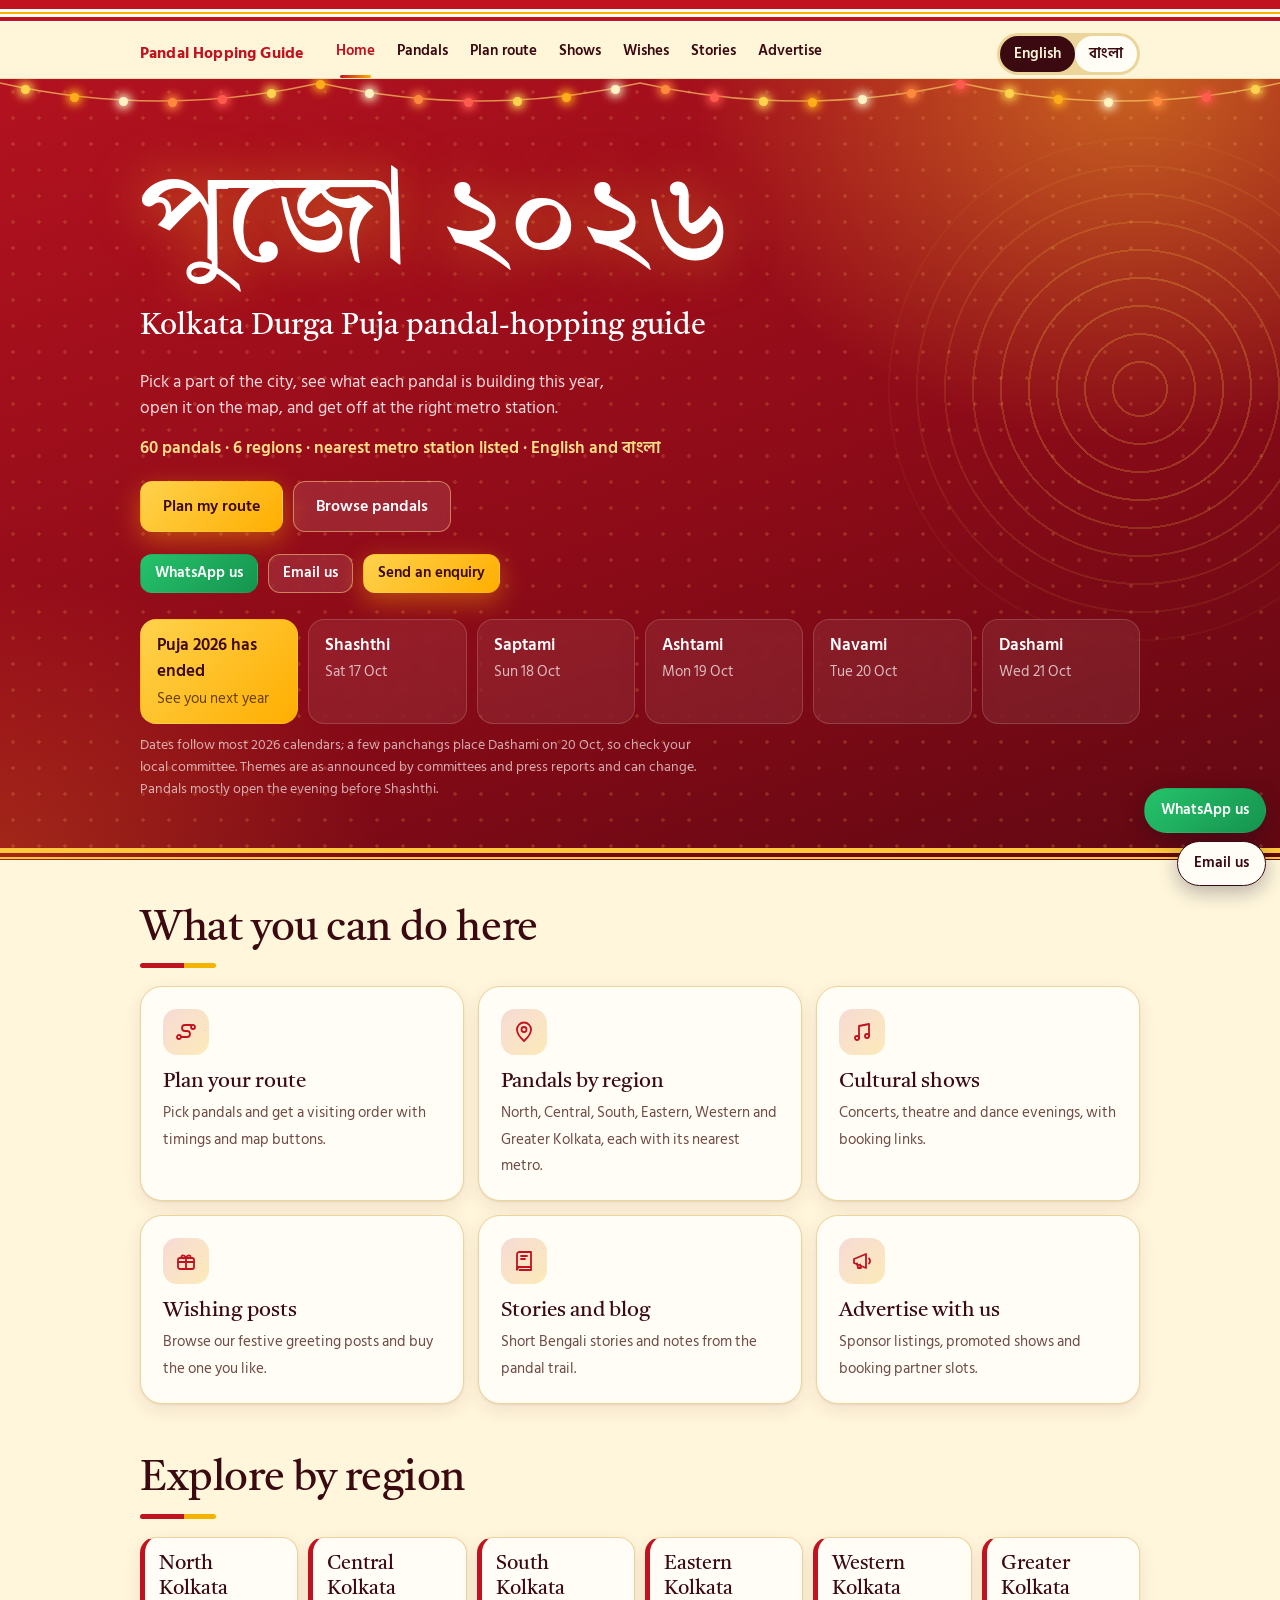
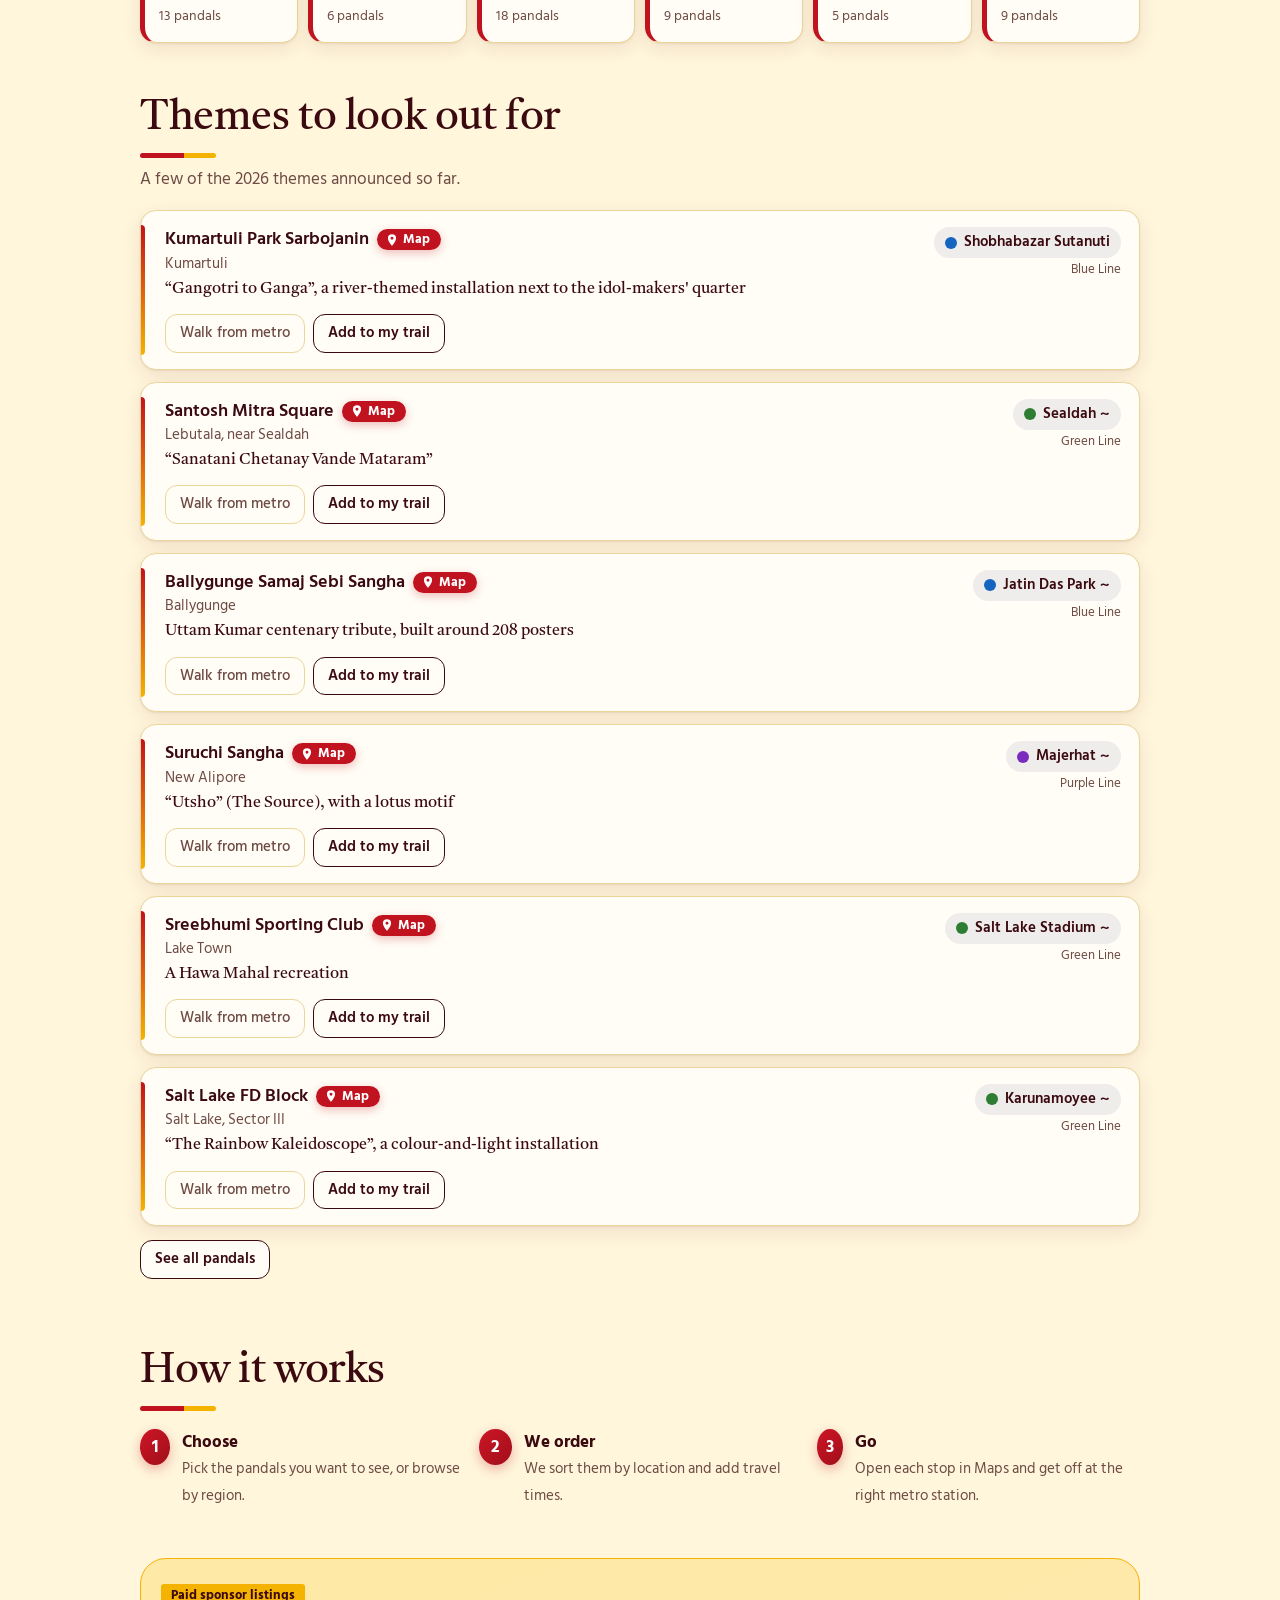
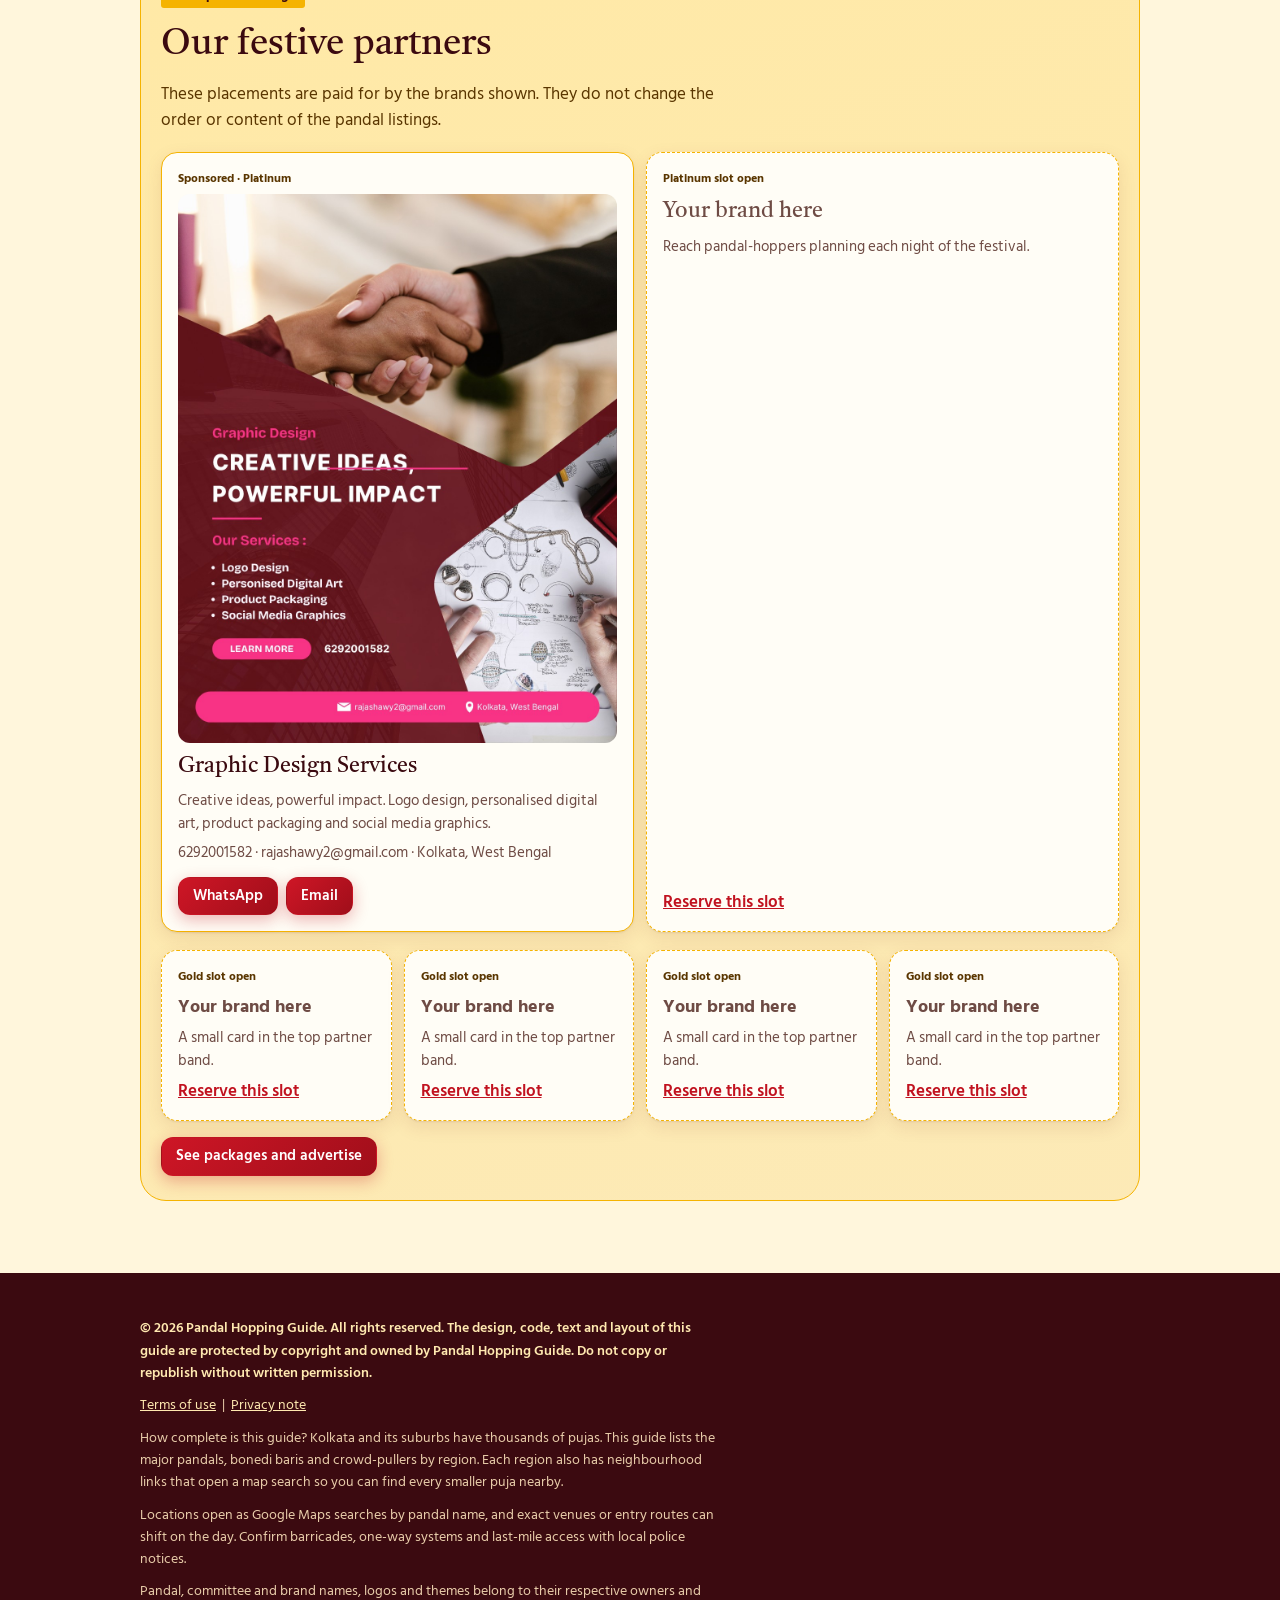
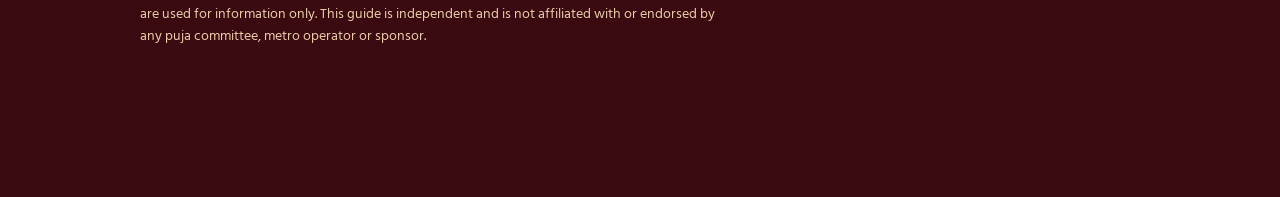
==== index.html @ 884e2839 "new update" ====
<!DOCTYPE html>
<html lang="en">
<head>
<meta charset="utf-8">
<meta name="viewport" content="width=device-width, initial-scale=1, viewport-fit=cover">
<title>Kolkata Durga Puja 2026 Pandal-Hopping Guide</title>
<link rel="preconnect" href="https://fonts.googleapis.com">
<link rel="preconnect" href="https://fonts.gstatic.com" crossorigin>
<link href="https://fonts.googleapis.com/css2?family=Hind+Siliguri:wght@400;500;600;700&family=Tiro+Bangla:ital@0;1&display=swap" rel="stylesheet">
<style>
:root{
  --paper:#F8F8FB; --surface:#FFFFFF; --ink:#1A1B3A; --ink-soft:#55587A; --line:#DCDDEA;
  --lal:#C4122F; --lal-ink:#FFFFFF; --gold:#F5A300; --gold-soft:#FFF4D6; --gold-ink:#5B3C00;
  --blue:#1565C0; --green:#2E7D32; --purple:#7B2CBF; --none:#7A7D99;
  --serif:"Tiro Bangla","Noto Serif Bengali",Georgia,"Times New Roman",serif;
  --sans:"Hind Siliguri","Noto Sans Bengali",system-ui,-apple-system,"Segoe UI",Roboto,sans-serif;
  box-sizing:border-box; padding-top:env(safe-area-inset-top,0px); padding-bottom:env(safe-area-inset-bottom,0px);
}
@media (prefers-color-scheme:dark){
  :root:not([data-theme="light"]){
    --paper:#10112A; --surface:#191A3A; --ink:#F0EFF8; --ink-soft:#A9ABCB; --line:#2E3057;
    --lal:#FF5470; --lal-ink:#1A0008; --gold:#FFBE3D; --gold-soft:#2C2410; --gold-ink:#FFE2A3;
    --blue:#6FB0FF; --green:#6FD07A; --purple:#C58CFF; --none:#9A9DC0;
  }
}
:root[data-theme="dark"]{
  --paper:#10112A; --surface:#191A3A; --ink:#F0EFF8; --ink-soft:#A9ABCB; --line:#2E3057;
  --lal:#FF5470; --lal-ink:#1A0008; --gold:#FFBE3D; --gold-soft:#2C2410; --gold-ink:#FFE2A3;
  --blue:#6FB0FF; --green:#6FD07A; --purple:#C58CFF; --none:#9A9DC0;
}
*,*::before,*::after{box-sizing:inherit}
[hidden]{display:none!important}
html{height:100%;scroll-padding-top:calc(var(--hdr,60px) + 130px);scroll-behavior:smooth}
body{margin:0;min-height:100%;background:var(--paper);color:var(--ink);font-family:var(--sans);font-size:17px;line-height:1.55;-webkit-text-size-adjust:100%}
html[lang="bn"] body{line-height:1.75}
a{color:inherit}
:focus-visible{outline:3px solid var(--lal);outline-offset:2px;border-radius:4px}
@media (prefers-reduced-motion:reduce){html{scroll-behavior:auto}*{transition:none!important;animation:none!important}}

/* lal-par: the red border of the white Ashtami saree */
.par{height:22px;background:
  linear-gradient(var(--lal),var(--lal)) 0 0/100% 12px no-repeat,
  linear-gradient(var(--lal),var(--lal)) 0 18px/100% 3px no-repeat,
  var(--surface)}
.wrap{max-width:1040px;margin:0 auto;padding:0 20px}

/* hero */
.hero{padding:44px 20px 28px}
.hero h1{font-family:var(--serif);font-weight:400;font-size:clamp(3.2rem,12vw,6.6rem);line-height:1.05;margin:0;letter-spacing:-.01em}
.hero .sub{font-family:var(--serif);font-size:clamp(1.25rem,3.6vw,1.9rem);margin:10px 0 0;color:var(--ink)}
.hero .lede{max-width:56ch;margin:18px 0 0;color:var(--ink-soft);font-size:1.05rem}
.jump{display:flex;flex-wrap:wrap;gap:10px;margin-top:20px}
.jump a{font-weight:600;text-decoration:none;border-bottom:2px solid var(--lal);padding-bottom:1px}
.when{margin-top:26px;display:flex;flex-wrap:wrap;gap:0;border:1px solid var(--line);border-left:6px solid var(--lal);background:var(--surface);border-radius:4px}
.when>div{flex:1 1 120px;padding:12px 16px;border-right:1px solid var(--line)}
.when>div:last-child{border-right:0}
.when b{display:block;font-weight:600}
.when span{color:var(--ink-soft);font-size:.92rem}
.when .now{background:var(--lal);color:var(--lal-ink)}
.when .now span{color:inherit;opacity:.92}
.note{font-size:.88rem;color:var(--ink-soft);margin:10px 0 0;max-width:70ch}

/* toolbar */
.bar{position:sticky;top:calc(env(safe-area-inset-top,0px) + var(--hdr,60px));z-index:20;background:var(--paper);border-bottom:1px solid var(--line);padding:10px 0}
.bar .row{display:flex;flex-wrap:wrap;gap:10px;align-items:center}
.search{flex:1 1 220px;min-width:0;font:inherit;font-size:1rem;padding:10px 14px;border:1px solid var(--line);border-radius:6px;background:var(--surface);color:var(--ink)}
.sel{font:inherit;font-size:.95rem;padding:10px 12px;border:1px solid var(--line);border-radius:6px;background:var(--surface);color:var(--ink);max-width:100%}
.lang{display:inline-flex;border:1px solid var(--ink);border-radius:6px;overflow:hidden}
.lang button{font:inherit;font-size:.92rem;font-weight:600;padding:8px 12px;border:0;background:var(--surface);color:var(--ink);cursor:pointer}
.lang button[aria-pressed="true"]{background:var(--ink);color:var(--paper)}
.chips{display:flex;gap:8px;overflow-x:auto;padding:10px 0 2px;scrollbar-width:thin}
.chip{flex:0 0 auto;font:inherit;font-size:.95rem;font-weight:500;padding:7px 14px;border-radius:999px;border:1px solid var(--line);background:var(--surface);color:var(--ink);cursor:pointer}
.chip[aria-pressed="true"]{background:var(--ink);color:var(--paper);border-color:var(--ink)}
.chip small{opacity:.7;margin-left:4px}

/* regions */
.region{padding:38px 0 6px}
.region h2,.sec h2{font-family:var(--serif);font-weight:400;font-size:clamp(1.9rem,5vw,2.6rem);line-height:1.15;margin:0}
.region .desc{margin:8px 0 0;color:var(--ink-soft);max-width:62ch}
.hoods{display:flex;flex-wrap:wrap;gap:8px;margin:14px 0 4px}
.hoods a{font-size:.88rem;text-decoration:none;border:1px dashed var(--line);padding:4px 10px;border-radius:999px;color:var(--ink-soft)}
.hoods a:hover{border-color:var(--lal);color:var(--lal)}
.list{margin:16px 0 0;padding:0;list-style:none;border-top:1px solid var(--line)}
.item{display:grid;grid-template-columns:1fr auto;gap:6px 18px;padding:16px 0 16px 16px;border-bottom:1px solid var(--line);border-left:4px solid var(--lal)}
.item h3{margin:0;font-size:1.12rem;font-weight:600;line-height:1.35}
.meta{color:var(--ink-soft);font-size:.93rem}
.theme{margin-top:2px;font-family:var(--serif);font-size:1.02rem}
.theme.tbc{color:var(--ink-soft);font-family:var(--sans);font-size:.9rem;font-style:italic}
.tag{display:inline-block;font-size:.75rem;font-weight:600;padding:1px 8px;border-radius:999px;border:1px solid var(--line);color:var(--ink-soft);margin-left:6px;vertical-align:middle}
.tag.sp{background:var(--gold);color:#2A1B00;border-color:var(--gold)}
.metro{display:flex;flex-direction:column;align-items:flex-end;gap:2px;font-size:.92rem;text-align:right}
.mline{display:inline-flex;align-items:center;gap:7px;font-weight:600}
.dot{width:12px;height:12px;border-radius:50%;background:var(--none);flex:0 0 12px}
.dot.B{background:var(--blue)}.dot.G{background:var(--green)}.dot.P{background:var(--purple)}
.metro small{color:var(--ink-soft);font-size:.8rem}
.acts{grid-column:1/-1;display:flex;flex-wrap:wrap;gap:8px;margin-top:6px}
.btn{font:inherit;font-size:.92rem;font-weight:600;text-decoration:none;padding:7px 14px;border-radius:6px;border:1px solid var(--ink);background:var(--surface);color:var(--ink);cursor:pointer;display:inline-flex;align-items:center;gap:6px}
.btn.map{background:var(--lal);border-color:var(--lal);color:var(--lal-ink)}
.btn.add[aria-pressed="true"]{background:var(--ink);color:var(--paper)}
.btn.ghost{border-color:var(--line);font-weight:500;color:var(--ink-soft)}
.empty{padding:26px 16px;border:1px dashed var(--line);margin-top:16px;border-radius:6px;color:var(--ink-soft)}

/* shows */
.sec{padding:46px 0 6px}
.sec .desc{margin:8px 0 0;color:var(--ink-soft);max-width:64ch}
.disc{margin:14px 0 0;padding:10px 14px;border-left:4px solid var(--gold);background:var(--gold-soft);color:var(--gold-ink);font-size:.92rem;max-width:72ch}
.moments{margin:18px 0 0;padding:0;list-style:none;display:grid;grid-template-columns:repeat(auto-fit,minmax(210px,1fr));gap:0;border:1px solid var(--line);border-radius:4px;background:var(--surface)}
.moments li{padding:12px 14px;border-right:1px solid var(--line);border-bottom:1px solid var(--line)}
.moments b{display:block;font-family:var(--serif);font-weight:400;font-size:1.05rem}
.moments span{color:var(--ink-soft);font-size:.9rem}
.sfilters{display:flex;flex-wrap:wrap;gap:10px;align-items:center;margin-top:20px}
.shows{margin:16px 0 0;padding:0;list-style:none;border-top:1px solid var(--line)}
.show{display:grid;grid-template-columns:96px 1fr auto;gap:6px 18px;padding:16px 0;border-bottom:1px solid var(--line)}
.show .when2{border-left:4px solid var(--lal);padding-left:12px;line-height:1.3}
.show .when2 b{display:block;font-weight:700}
.show .when2 span{color:var(--ink-soft);font-size:.88rem}
.show h3{margin:0;font-size:1.12rem;font-weight:600;line-height:1.35}
.show.promo{background:var(--gold-soft);padding-left:12px;padding-right:12px;border-left:4px solid var(--gold)}
.show.openslot{border-style:dashed;color:var(--ink-soft)}
.price{font-weight:600}
.show .right{display:flex;flex-direction:column;gap:8px;align-items:flex-end;text-align:right}
.partners{display:grid;grid-template-columns:repeat(auto-fit,minmax(230px,1fr));gap:12px;margin-top:22px}

/* sponsors */
.sponsor-band{margin:44px 0 0;border:2px solid var(--gold);background:var(--gold-soft);border-radius:6px;padding:22px 20px 24px}
.sponsor-band h2{font-family:var(--serif);font-weight:400;font-size:clamp(1.7rem,4.6vw,2.3rem);margin:0}
.paid{display:inline-block;background:var(--gold);color:#2A1B00;font-weight:700;font-size:.8rem;padding:2px 10px;border-radius:3px;margin-bottom:8px}
.sponsor-band p{margin:8px 0 0;max-width:64ch;color:var(--gold-ink)}
.slots{display:grid;gap:12px;margin-top:18px}
.slots.plat{grid-template-columns:repeat(auto-fit,minmax(260px,1fr))}
.slots.gold{grid-template-columns:repeat(auto-fit,minmax(200px,1fr))}
.slot{background:var(--surface);border:1px solid var(--gold);border-radius:6px;padding:16px;display:flex;flex-direction:column;gap:6px;min-height:120px}
.slot.open{border-style:dashed;color:var(--ink-soft)}
.slot .tier{font-size:.78rem;font-weight:700;color:var(--gold-ink)}
.slot h3{margin:0;font-size:1.1rem}
.slot.plat h3{font-family:var(--serif);font-weight:400;font-size:1.4rem}
.slot p{margin:0;color:var(--ink-soft);font-size:.93rem}
.simg{display:block;width:100%;aspect-ratio:4/5;border:0;padding:0;cursor:zoom-in;border-radius:4px;overflow:hidden;background:var(--paper)}
.simg img{width:100%;height:100%;object-fit:cover;display:block}
.sbtns{margin-top:auto;display:flex;gap:8px;flex-wrap:wrap;padding-top:6px}
.slot a.go,.slot .go{margin-top:auto;font-weight:600;color:var(--lal)}
.linkbtn{font:inherit;background:none;border:0;padding:0;text-align:left;cursor:pointer;text-decoration:underline}
dialog.enq{border:2px solid var(--ink);border-radius:8px;padding:0;max-width:560px;width:calc(100% - 28px);background:var(--surface);color:var(--ink);max-height:calc(100% - 28px);overflow:auto}
dialog.enq::backdrop{background:rgba(10,10,30,.6)}
.enq form{padding:20px}
.enq h2{font-family:var(--serif);font-weight:400;font-size:1.6rem;margin:0 0 4px;line-height:1.2}
.enq .fld{display:flex;flex-direction:column;gap:4px;margin-top:12px}
.enq label{font-weight:600;font-size:.92rem}
.enq input,.enq select,.enq textarea{font:inherit;font-size:1rem;padding:9px 12px;border:1px solid var(--line);border-radius:6px;background:var(--paper);color:var(--ink);width:100%}
.enq textarea{min-height:90px;resize:vertical}
.enq .row2{display:grid;grid-template-columns:1fr 1fr;gap:10px}
.enq .acts2{display:flex;flex-wrap:wrap;gap:8px;margin-top:16px}
.enq .err{color:var(--lal);font-weight:600;font-size:.92rem;min-height:1.2em;margin-top:10px}
.enq .fallback{margin-top:12px;font-size:.88rem;color:var(--ink-soft)}
.enq .x{position:absolute;right:12px;top:10px;font:inherit;font-size:1.4rem;line-height:1;background:none;border:0;color:var(--ink);cursor:pointer;padding:6px 10px}
@media (max-width:520px){.enq .row2{grid-template-columns:1fr}}
.site-hdr{position:sticky;top:env(safe-area-inset-top,0px);z-index:35;background:var(--paper);border-bottom:1px solid var(--line)}
.hdr-in{display:flex;flex-wrap:wrap;align-items:center;gap:4px 14px;padding-top:8px;padding-bottom:0}
.brand{display:flex;align-items:baseline;gap:10px;text-decoration:none;flex:1 1 auto;min-width:0}
.brand-bn{font-family:var(--serif);font-size:1.5rem;line-height:1.2}
.brand-name{font-weight:700;font-size:.98rem;color:var(--lal)}
.tabs{order:3;width:100%;display:flex;gap:2px;overflow-x:auto;scrollbar-width:none}
.tabs::-webkit-scrollbar{display:none}
.tabs a{flex:0 0 auto;text-decoration:none;font-weight:600;padding:9px 12px;border-bottom:3px solid transparent;font-size:.96rem}
.tabs a[aria-current="page"]{border-bottom-color:var(--lal);color:var(--lal)}
@media (max-width:620px){.brand-bn{display:none}.brand-name{font-size:1.02rem}}
@media (min-width:900px){.hdr-in{flex-wrap:nowrap;padding-bottom:0}.brand{flex:0 0 auto}.tabs{order:2;width:auto;flex:1;margin-left:14px}.lang{order:3}}
.stats{margin:14px 0 0;font-weight:600}
.cta-row{display:flex;flex-wrap:wrap;gap:10px;margin-top:20px}
.btn.big{padding:12px 22px;font-size:1.02rem}
.feats{display:grid;grid-template-columns:repeat(auto-fit,minmax(220px,1fr));border-left:1px solid var(--line);border-top:1px solid var(--line);margin-top:18px;background:var(--surface);border-radius:4px}
.feat{display:block;padding:18px;border-right:1px solid var(--line);border-bottom:1px solid var(--line);border-top:5px solid var(--lal);margin-top:-1px;text-decoration:none}
.feat b{display:block;font-family:var(--serif);font-weight:400;font-size:1.3rem;margin-bottom:4px;line-height:1.25}
.feat span{color:var(--ink-soft);font-size:.93rem}
.feat:hover{background:var(--paper)}
.rtiles{display:grid;grid-template-columns:repeat(auto-fit,minmax(170px,1fr));gap:10px;margin-top:18px}
.rtile{font:inherit;text-align:left;cursor:pointer;border:1px solid var(--line);border-left:5px solid var(--lal);background:var(--surface);color:var(--ink);padding:14px;border-radius:4px}
.rtile b{display:block;font-family:var(--serif);font-weight:400;font-size:1.25rem;line-height:1.25}
.rtile span{color:var(--ink-soft);font-size:.9rem}
.rtile:hover{background:var(--paper)}
.hiw{margin:18px 0 0;padding:0;list-style:none;display:grid;grid-template-columns:repeat(auto-fit,minmax(220px,1fr));gap:16px}
.hiw li{display:flex;gap:12px;align-items:flex-start}
.hiw b{display:block}
.hiw span.t{color:var(--ink-soft);font-size:.93rem}
.wgrid{display:grid;grid-template-columns:repeat(auto-fill,minmax(220px,1fr));gap:16px;margin-top:18px}
.wcard{display:flex;flex-direction:column;background:var(--surface);border:1px solid var(--line);border-top:5px solid var(--lal);border-radius:4px;overflow:hidden}
.wcard.promo{border-color:var(--gold);border-top-color:var(--gold);background:var(--gold-soft)}
.wcard.openslot{border-style:dashed;border-top-style:dashed;color:var(--ink-soft)}
.wimg{aspect-ratio:1/1;background:var(--paper);overflow:hidden}
.wimg-btn{display:block;width:100%;border:0;padding:0;cursor:zoom-in}
.wbuy .btn{white-space:nowrap}
#imgview{max-width:620px}
#imgview img{width:100%;height:auto;display:block;border-radius:4px;margin-top:6px}
.wimg img{width:100%;height:100%;object-fit:cover;display:block}
.poster{width:100%;height:100%;display:flex;flex-direction:column;align-items:center;justify-content:center;gap:10px;text-align:center;padding:22px;color:#fff;background:linear-gradient(160deg,#C4122F,#6B0A1B);box-shadow:inset 0 0 0 7px rgba(255,255,255,.88),inset 0 0 0 10px #C4122F}
.poster .pg{font-family:var(--serif);font-size:clamp(1.7rem,6vw,2.3rem);line-height:1.2}
.poster .pt{font-size:.85rem;opacity:.92;max-width:16ch}
.wbody{padding:12px 14px 14px;display:flex;flex-direction:column;gap:4px;flex:1}
.wbody h3{margin:0;font-size:1.05rem;line-height:1.35}
.wbuy{display:flex;justify-content:space-between;align-items:center;gap:10px;margin-top:auto;padding-top:10px}
.mapbtn{display:inline-flex;align-items:center;gap:4px;font-size:.8rem;font-weight:700;text-decoration:none;color:var(--lal-ink);background:var(--lal);border-radius:999px;padding:2px 11px 2px 8px;margin-left:8px;vertical-align:middle;white-space:nowrap}
.mapbtn svg{width:14px;height:14px;fill:currentColor}
.mapbtn:hover{filter:brightness(1.1)}
.planner{margin-top:8px}
.pl-grid{display:grid;grid-template-columns:repeat(auto-fit,minmax(190px,1fr));gap:12px;margin-top:18px}
.pl-grid .fld{display:flex;flex-direction:column;gap:4px}
.pl-grid label{font-weight:600;font-size:.92rem}
.msel{position:relative}
.msel-btn{width:100%;text-align:left;font-weight:600;cursor:pointer;padding:12px 14px}
.msel-btn::after{content:"▾";float:right}
.msel-panel{position:absolute;z-index:40;left:0;right:0;top:calc(100% + 4px);background:var(--surface);border:2px solid var(--ink);border-radius:8px;padding:10px;box-shadow:0 8px 24px rgba(0,0,0,.25)}
.msel-list{max-height:min(340px,50vh);overflow:auto;margin-top:8px}
.msel-list h4{margin:12px 0 4px;font-size:.78rem;letter-spacing:.04em;color:var(--ink-soft)}
.msel-list label{display:flex;gap:10px;align-items:flex-start;padding:7px 4px;cursor:pointer;font-weight:400;font-size:.95rem}
.msel-list input{margin-top:5px;flex:0 0 auto;width:auto}
.msel-list small{color:var(--ink-soft);display:block}
.msel-foot{display:flex;justify-content:space-between;gap:8px;margin-top:10px}
.pl-chips{display:flex;flex-wrap:wrap;gap:8px;margin-top:14px}
.pchip{display:inline-flex;align-items:center;gap:6px;border:1px solid var(--line);background:var(--surface);border-radius:999px;padding:4px 5px 4px 12px;font-size:.9rem}
.pchip button{border:0;background:var(--line);color:var(--ink);border-radius:50%;width:22px;height:22px;cursor:pointer;line-height:1;font-size:1rem}
.pl-sum{margin-top:18px;padding:12px 14px;border-left:6px solid var(--lal);background:var(--surface);border-radius:4px;font-weight:600}
.pl-empty{margin-top:18px;padding:18px;border:1px dashed var(--line);border-radius:6px;color:var(--ink-soft)}
.route{list-style:none;margin:12px 0 0;padding:0}
.route .leg{margin:0 0 0 17px;padding:8px 0 8px 22px;border-left:3px dotted var(--lal);color:var(--ink-soft);font-size:.88rem}
.route .stop{display:grid;grid-template-columns:36px 1fr auto;gap:12px;align-items:start;padding:10px 0}
.route .stop h3{margin:0;font-size:1.08rem;font-weight:600;line-height:1.4}
.num{width:36px;height:36px;border-radius:50%;background:var(--lal);color:var(--lal-ink);display:grid;place-items:center;font-weight:700}
.times{text-align:right;font-weight:700;white-space:nowrap}
.times span{display:block;font-weight:400;color:var(--ink-soft);font-size:.88rem}
@media (max-width:620px){.route .stop{grid-template-columns:36px 1fr}.times{grid-column:2;text-align:left}}
.enq-sec{border:2px solid var(--ink);border-radius:8px;background:var(--surface);margin-top:46px;padding:0}
.contact-row{display:flex;flex-wrap:wrap;gap:10px;margin-top:22px}
.btn.wa{background:#1FA855;border-color:#1FA855;color:#fff}
.fab{position:fixed;right:14px;bottom:calc(14px + env(safe-area-inset-bottom,0px));z-index:25;display:flex;flex-direction:column;gap:8px;align-items:flex-end}
body.has-trail .fab{bottom:calc(84px + env(safe-area-inset-bottom,0px))}
.fab .btn{box-shadow:0 2px 10px rgba(0,0,0,.28);padding:10px 16px}
.rates{margin-top:22px;overflow-x:auto}
.rates table{border-collapse:collapse;width:100%;min-width:520px;background:var(--surface)}
.rates th,.rates td{text-align:left;padding:10px 12px;border-bottom:1px solid var(--line);font-size:.93rem;vertical-align:top}
.rates th{font-weight:700}
.inline-sp{display:grid;grid-template-columns:1fr auto;gap:4px 18px;padding:14px 16px;background:var(--gold-soft);border-bottom:1px solid var(--line);border-left:4px solid var(--gold)}
.inline-sp h3{margin:0;font-size:1.05rem}
.inline-sp p{margin:0;color:var(--gold-ink);font-size:.92rem}

/* tips */
.tips{margin-top:46px}
.tips h2{font-family:var(--serif);font-weight:400;font-size:clamp(1.7rem,4.6vw,2.3rem);margin:0 0 6px;line-height:1.2}
.nights{margin:14px 0 0;padding:0;list-style:none;border-top:1px solid var(--line)}
.nights li{display:grid;grid-template-columns:170px 1fr;gap:4px 18px;padding:12px 0;border-bottom:1px solid var(--line)}
.nights b{font-weight:600}
.legend{display:flex;flex-wrap:wrap;gap:16px;margin:12px 0 0;font-size:.9rem;color:var(--ink-soft);list-style:none;padding:0}
.legend span{display:inline-flex;align-items:center;gap:7px}
footer{margin:56px 0 0;padding:26px 0 120px;border-top:1px solid var(--line);color:var(--ink-soft);font-size:.9rem}
footer p{max-width:72ch;margin:0 0 10px}

/* trail bar */
.trail{position:fixed;left:0;right:0;bottom:0;z-index:30;background:var(--ink);color:var(--paper);padding:10px 20px calc(10px + env(safe-area-inset-bottom,0px));display:none}
.trail.show{display:block}
.trail .in{max-width:1040px;margin:0 auto;display:flex;flex-wrap:wrap;gap:10px;align-items:center;justify-content:space-between}
.trail .btn{background:var(--lal);color:var(--lal-ink);border-color:var(--lal)}
.trail .btn.clear{background:transparent;color:var(--paper);border-color:var(--paper)}
.trail span{font-weight:600}

@media (max-width:620px){
  body{font-size:16px}
  .item{grid-template-columns:1fr}
  .metro{align-items:flex-start;text-align:left;flex-direction:row;flex-wrap:wrap;gap:4px 10px}
  .nights li{grid-template-columns:1fr}
  .when>div{border-right:0;border-bottom:1px solid var(--line)}
  .show{grid-template-columns:1fr}
  .show .right{align-items:flex-start;text-align:left;flex-direction:row;flex-wrap:wrap;align-items:center}
}

/* ===================== MODERN SKIN ===================== */
:root{
  --paper:#F4F3FA; --ink:#16142E; --ink-soft:#585B7A; --line:#E2E1EF;
  --lal:#D4193C; --gold:#FFB627;
  --r-lg:22px; --r-md:16px; --r-sm:11px;
  --sh1:0 1px 2px rgba(22,20,46,.06),0 6px 18px rgba(22,20,46,.07);
  --sh2:0 10px 34px rgba(22,20,46,.16);
  --ease:cubic-bezier(.2,.8,.2,1);
}
@keyframes rise{from{opacity:0;transform:translateY(18px)}to{opacity:1;transform:none}}
@keyframes viewIn{from{opacity:0;transform:translateY(12px)}to{opacity:1;transform:none}}
@keyframes dlgIn{from{opacity:0;transform:translateY(14px) scale(.96)}to{opacity:1;transform:none}}
@keyframes fadeIn{from{opacity:0}to{opacity:1}}
@keyframes twinkle{0%{opacity:.3;transform:scale(.8)}100%{opacity:1;transform:scale(1.15)}}
@keyframes pop{0%{transform:scale(1)}40%{transform:scale(1.14)}100%{transform:scale(1)}}
@keyframes bump{0%{transform:scale(1)}40%{transform:scale(1.08)}100%{transform:scale(1)}}
@keyframes stopIn{from{opacity:0;transform:translateX(-14px)}to{opacity:1;transform:none}}
@keyframes pinHop{0%,100%{transform:translateY(0)}40%{transform:translateY(-3px)}70%{transform:translateY(0)}}

body{background:var(--paper)}
.view.enter{animation:viewIn .34s var(--ease)}

/* header: frosted glass, sliding tab marker */
.site-hdr{background:var(--paper);background:color-mix(in srgb,var(--paper) 78%,transparent);-webkit-backdrop-filter:saturate(1.5) blur(16px);backdrop-filter:saturate(1.5) blur(16px);border-bottom:1px solid color-mix(in srgb,var(--line) 70%,transparent)}
.brand-name{letter-spacing:.01em}
.tabs{position:relative;padding-bottom:7px}
.tabs a{border-bottom:0;border-radius:10px;padding:9px 14px;transition:color .2s,background .2s}
.tabs a:hover{background:color-mix(in srgb,var(--lal) 9%,transparent)}
.tabs a[aria-current="page"]{color:var(--lal)}
.tab-ind{position:absolute;left:0;bottom:0;height:3px;width:20px;border-radius:3px;background:linear-gradient(90deg,var(--lal),var(--gold));transition:transform .4s var(--ease),width .4s var(--ease)}
.lang{border:0;background:var(--line);border-radius:999px;padding:3px;overflow:visible}
.lang button{border-radius:999px;padding:7px 14px;transition:background .25s,color .25s}

/* buttons */
.btn{border-radius:12px;border-width:1.5px;transition:transform .16s var(--ease),box-shadow .2s,background .2s,color .2s,filter .2s}
.btn:hover{transform:translateY(-1px);box-shadow:var(--sh1)}
.btn:active{transform:scale(.96);box-shadow:none}
.btn.map{background:linear-gradient(135deg,var(--lal),#B3102E);border-color:transparent;color:#fff;box-shadow:0 5px 16px color-mix(in srgb,var(--lal) 32%,transparent)}
.btn.wa{background:linear-gradient(135deg,#25C26B,#16944F);border-color:transparent}
.btn.add[aria-pressed="true"]{background:var(--ink);color:var(--paper);border-color:var(--ink)}
.btn.pop,.btn.add.pop{animation:pop .38s var(--ease)}
.chip{transition:background .22s,color .22s,border-color .22s,transform .15s var(--ease);border-color:var(--line)}
.chip:hover{border-color:var(--lal)}
.chip:active{transform:scale(.95)}
.chip[aria-pressed="true"]{box-shadow:0 4px 12px color-mix(in srgb,var(--ink) 25%,transparent)}
input:focus,select:focus,textarea:focus{outline:none;border-color:var(--lal);box-shadow:0 0 0 4px color-mix(in srgb,var(--lal) 18%,transparent)}
.search,.sel{border-radius:12px;transition:border-color .2s,box-shadow .2s}

/* hero: a pandal at night */
.hero-band{position:relative;overflow:hidden;color:#fff;padding:70px 0 40px;
  background:
   radial-gradient(60% 80% at 85% 0%,rgba(255,182,39,.30),transparent 62%),
   radial-gradient(55% 70% at 0% 100%,rgba(212,25,60,.38),transparent 62%),
   linear-gradient(160deg,#14112E,#26103F 68%,#3C0F36)}
.hero-band::after{content:"";position:absolute;left:0;right:0;bottom:0;height:12px;background:linear-gradient(#D4193C,#D4193C) 0 0/100% 6px no-repeat,linear-gradient(#D4193C,#D4193C) 0 9px/100% 2px no-repeat}
.hero-band .hero{position:relative;padding-top:10px;padding-bottom:20px}
.hero-band .hero h1{color:#fff;font-size:clamp(3.8rem,14vw,8rem);text-shadow:0 0 46px rgba(255,182,39,.4)}
.hero-band .sub{color:#fff}
.hero-band .lede{color:rgba(255,255,255,.84)}
.hero-band .stats{color:#FFD98A}
.hero-band .note{color:rgba(255,255,255,.66)}
.hero-band .btn{background:rgba(255,255,255,.1);border:1.5px solid rgba(255,255,255,.35);color:#fff;-webkit-backdrop-filter:blur(6px);backdrop-filter:blur(6px);box-shadow:none}
.hero-band .btn.map{background:linear-gradient(135deg,#FFCB52,#FFA800);border-color:transparent;color:#2A1B00;box-shadow:0 8px 26px rgba(255,170,0,.38)}
.hero-band .btn.wa{background:linear-gradient(135deg,#25C26B,#16944F);border-color:transparent}
.hero-band .when{display:grid;grid-template-columns:repeat(auto-fit,minmax(128px,1fr));gap:10px;border:0;border-radius:0;background:transparent}
.hero-band .when>div{flex:none;border:1px solid rgba(255,255,255,.16);border-radius:16px;background:rgba(255,255,255,.07);-webkit-backdrop-filter:blur(8px);backdrop-filter:blur(8px)}
.hero-band .when span{color:rgba(255,255,255,.7)}
.hero-band .when .now{background:linear-gradient(135deg,#E5214A,#B3102E);border-color:transparent;color:#fff}
.hero-band .when .now span{color:rgba(255,255,255,.92)}
.lights{position:absolute;left:0;right:0;top:0;height:46px;pointer-events:none}
.swag{position:absolute;left:0;top:0;width:100%;height:40px}
.bulb{position:absolute;width:9px;height:9px;margin-left:-4px;border-radius:50%;background:var(--c);box-shadow:0 0 10px 3px var(--c);animation:twinkle 2.6s ease-in-out infinite alternate;animation-delay:var(--d,0s)}
.hero-band.intro .hero>*{animation:rise .85s var(--ease) both}
.hero-band.intro .hero>*:nth-child(1){animation-delay:.05s}
.hero-band.intro .hero>*:nth-child(2){animation-delay:.14s}
.hero-band.intro .hero>*:nth-child(3){animation-delay:.22s}
.hero-band.intro .hero>*:nth-child(4){animation-delay:.30s}
.hero-band.intro .hero>*:nth-child(5){animation-delay:.38s}
.hero-band.intro .hero>*:nth-child(6){animation-delay:.46s}
.hero-band.intro .hero>*:nth-child(7){animation-delay:.54s}
.hero-band.intro .hero>*:nth-child(8){animation-delay:.62s}

/* home tiles */
.sec h2,.region h2{letter-spacing:-.01em}
.feats{border:0;gap:14px;background:transparent;border-radius:0}
.feat{position:relative;overflow:hidden;margin:0;border:1px solid var(--line);border-top:1px solid var(--line);border-radius:var(--r-lg);background:var(--surface);box-shadow:var(--sh1);padding:22px;transition:transform .28s var(--ease),box-shadow .28s,border-color .28s}
.feat:hover{transform:translateY(-4px);box-shadow:var(--sh2);border-color:color-mix(in srgb,var(--lal) 30%,var(--line))}
.feat:active{transform:scale(.98)}
.fico{display:grid;place-items:center;width:46px;height:46px;border-radius:14px;margin-bottom:14px;background:linear-gradient(135deg,color-mix(in srgb,var(--lal) 16%,transparent),color-mix(in srgb,var(--gold) 26%,transparent));color:var(--lal);transition:transform .3s var(--ease)}
.fico svg{width:24px;height:24px;fill:none;stroke:currentColor;stroke-width:1.8;stroke-linecap:round;stroke-linejoin:round}
.feat:hover .fico{transform:rotate(-6deg) scale(1.08)}
.rtile{border-radius:var(--r-md);box-shadow:var(--sh1);transition:transform .25s var(--ease),box-shadow .25s,border-left-width .2s}
.rtile:hover{transform:translateY(-3px);box-shadow:var(--sh2);border-left-width:9px}
.rtile:active{transform:scale(.97)}

/* listings as soft cards */
.list{border-top:0;display:grid;gap:12px;margin-top:18px}
.item{position:relative;border:1px solid var(--line);border-left:1px solid var(--line);border-radius:var(--r-md);background:var(--surface);padding:16px 18px 16px 24px;box-shadow:var(--sh1);transition:transform .25s var(--ease),box-shadow .25s,border-color .25s}
.item::before{content:"";position:absolute;left:0;top:14px;bottom:14px;width:4px;border-radius:0 4px 4px 0;background:linear-gradient(var(--lal),var(--gold))}
.item:hover{transform:translateY(-2px);box-shadow:var(--sh2);border-color:color-mix(in srgb,var(--lal) 30%,var(--line))}
.metro .mline{background:color-mix(in srgb,var(--none) 12%,transparent);padding:4px 11px;border-radius:999px}
.mapbtn{transition:transform .2s var(--ease),filter .2s;box-shadow:0 3px 10px color-mix(in srgb,var(--lal) 28%,transparent)}
.mapbtn:hover svg{animation:pinHop .5s var(--ease)}
.mapbtn:active{transform:scale(.94)}
.hoods a{transition:background .2s,border-color .2s,color .2s}
.hoods a:hover{background:color-mix(in srgb,var(--lal) 8%,transparent)}
.inline-sp{border-radius:var(--r-md)}

/* planner */
.msel-btn{border-radius:14px;box-shadow:var(--sh1);transition:box-shadow .2s,border-color .2s}
.msel-panel{border-radius:var(--r-md);border-width:1.5px;animation:dlgIn .22s var(--ease);transform-origin:top center}
.msel-list label{border-radius:10px;transition:background .15s}
.msel-list label:hover{background:color-mix(in srgb,var(--lal) 7%,transparent)}
.pchip{animation:pop .3s var(--ease)}
.pl-sum{border-radius:var(--r-md);border-left-width:6px;background:linear-gradient(90deg,color-mix(in srgb,var(--lal) 9%,var(--surface)),var(--surface));box-shadow:var(--sh1)}
.route .stop{background:var(--surface);border:1px solid var(--line);border-radius:var(--r-md);padding:12px 14px;box-shadow:var(--sh1)}
.route.anim li{animation:stopIn .45s var(--ease) both;animation-delay:calc(var(--i,0)*70ms)}
.num{background:linear-gradient(135deg,var(--lal),#B3102E);box-shadow:0 4px 12px color-mix(in srgb,var(--lal) 30%,transparent)}
.pl-empty{border-radius:var(--r-md)}

/* shows, wishes, sponsors, forms */
.shows{border-top:0}
.show{border:1px solid var(--line);border-radius:var(--r-md);background:var(--surface);padding:16px 18px;box-shadow:var(--sh1);margin-bottom:12px;transition:transform .25s var(--ease),box-shadow .25s}
.show:hover{transform:translateY(-2px);box-shadow:var(--sh2)}
.show.promo{background:var(--gold-soft)}
.moments,.disc{border-radius:var(--r-md)}
.wcard{border-radius:var(--r-lg);border:1px solid var(--line);border-top:1px solid var(--line);box-shadow:var(--sh1);transition:transform .3s var(--ease),box-shadow .3s}
.wcard:hover{transform:translateY(-4px);box-shadow:var(--sh2)}
.wcard.promo{border-color:var(--gold)}
.wimg img{transition:transform .6s var(--ease)}
.wcard:hover .wimg img{transform:scale(1.05)}
.sponsor-band{border-radius:26px;border:1.5px solid color-mix(in srgb,var(--gold) 70%,transparent);background:linear-gradient(160deg,var(--gold-soft),color-mix(in srgb,var(--gold-soft) 60%,var(--paper)))}
.slot{border-radius:var(--r-md);box-shadow:var(--sh1);transition:transform .25s var(--ease),box-shadow .25s}
.slot:hover{transform:translateY(-3px);box-shadow:var(--sh2)}
.simg{border-radius:12px}
.rates table{border-radius:var(--r-md);overflow:hidden}
.enq-sec{border-radius:26px;border:1px solid var(--line);box-shadow:var(--sh2)}
dialog.enq{border:0;border-radius:var(--r-lg);box-shadow:0 30px 90px rgba(10,8,30,.5)}
dialog.enq[open]{animation:dlgIn .28s var(--ease)}
dialog.enq[open]::backdrop{background:rgba(14,12,36,.58);-webkit-backdrop-filter:blur(4px);backdrop-filter:blur(4px);animation:fadeIn .25s}

/* floating bars, toast */
.trail{display:block;left:12px;right:12px;bottom:calc(12px + env(safe-area-inset-bottom,0px));padding:12px 16px;border-radius:20px;background:var(--ink);box-shadow:var(--sh2);transform:translateY(170%);opacity:0;visibility:hidden;pointer-events:none;transition:transform .5s cubic-bezier(.2,.9,.25,1.1),opacity .3s,visibility 0s linear .5s}
.trail.show{transform:none;opacity:1;visibility:visible;pointer-events:auto;transition-delay:0s}
.trail .btn{background:linear-gradient(135deg,var(--lal),#B3102E);color:#fff}
.trail .btn.clear{background:transparent;color:var(--paper)}
#trail-count.bump{display:inline-block;animation:bump .4s var(--ease)}
.fab{right:14px}
body.has-trail .fab{bottom:calc(92px + env(safe-area-inset-bottom,0px))}
.fab .btn{border-radius:999px;box-shadow:0 6px 20px rgba(14,12,36,.3)}
.toast{position:fixed;left:50%;bottom:calc(22px + env(safe-area-inset-bottom,0px));z-index:60;max-width:calc(100% - 32px);padding:11px 20px;border-radius:999px;background:var(--ink);color:var(--paper);font-weight:600;font-size:.93rem;box-shadow:var(--sh2);opacity:0;transform:translate(-50%,24px);pointer-events:none;transition:transform .4s cubic-bezier(.2,.9,.25,1.2),opacity .25s}
.toast.show{opacity:1;transform:translate(-50%,0)}
body.has-trail .toast{bottom:calc(96px + env(safe-area-inset-bottom,0px))}

/* footer */
footer{margin-top:72px;border-top:0;background:#14122B;color:#B9BBD6;padding:44px 0 140px}
footer #copyright{color:#fff!important}
footer .linkbtn{color:#fff}

/* layout fixes */
.feats{grid-template-columns:repeat(auto-fit,minmax(176px,1fr))}
.rtiles{grid-template-columns:repeat(auto-fit,minmax(148px,1fr))}
.tabs a{padding:9px 12px}
@media (max-width:1400px){.brand-bn{display:none}}

@media (max-width:620px){.lang button{padding:6px 10px;font-size:.84rem}.brand-name{font-size:.95rem}.hdr-in{gap:2px 10px}}

/* toast sits under the header so it never collides with the trail bar */
.toast{top:calc(env(safe-area-inset-top,0px) + var(--hdr,60px) + 14px);bottom:auto;width:max-content;transform:translate(-50%,-18px)}
.toast.show{transform:translate(-50%,0)}
body.has-trail .toast{bottom:auto}
@media (max-width:620px){
  .fab .btn:not(.wa){display:none}
  .trail{padding:10px 12px}
  .trail .btn{padding:8px 12px;font-size:.85rem}
  body.has-trail .fab{bottom:calc(150px + env(safe-area-inset-bottom,0px))}
}

/* ===================== TRADITIONAL PALETTE: haldi yellow, sindoor red, gold ===================== */
:root{
  --paper:#FFF6DC; --surface:#FFFDF6; --ink:#3B0A10; --ink-soft:#6E4B44; --line:#EBD59A;
  --lal:#C1121F; --lal-ink:#FFFFFF; --gold:#F5B301; --gold-soft:#FFE9A6; --gold-ink:#5A3600;
  --sh1:0 1px 2px rgba(59,10,16,.07),0 6px 18px rgba(120,40,20,.10);
  --sh2:0 12px 34px rgba(90,20,15,.22);
}
@media (prefers-color-scheme:dark){
  :root:not([data-theme="light"]){
    --paper:#25090D; --surface:#341119; --ink:#FFF0CC; --ink-soft:#DDBBA3; --line:#552B22;
    --lal:#FF5A5F; --lal-ink:#2A0508; --gold:#FFC83D; --gold-soft:#3A2A09; --gold-ink:#FFE3A0;
    --sh1:0 1px 2px rgba(0,0,0,.35),0 6px 18px rgba(0,0,0,.28); --sh2:0 12px 34px rgba(0,0,0,.5);
  }
}
:root[data-theme="dark"]{
  --paper:#25090D; --surface:#341119; --ink:#FFF0CC; --ink-soft:#DDBBA3; --line:#552B22;
  --lal:#FF5A5F; --lal-ink:#2A0508; --gold:#FFC83D; --gold-soft:#3A2A09; --gold-ink:#FFE3A0;
  --sh1:0 1px 2px rgba(0,0,0,.35),0 6px 18px rgba(0,0,0,.28); --sh2:0 12px 34px rgba(0,0,0,.5);
}
::selection{background:#F5B301;color:#3B0A10}

/* saree border: red band, gold thread, red band */
.par{height:22px;background:
  linear-gradient(#C1121F,#C1121F) 0 0/100% 9px no-repeat,
  linear-gradient(#F5B301,#F5B301) 0 12px/100% 2px no-repeat,
  linear-gradient(#C1121F,#C1121F) 0 17px/100% 4px no-repeat,
  var(--surface)}

/* section headings echo the saree border */
.sec h2::after,.region h2::after{content:"";display:block;width:76px;height:5px;margin-top:10px;border-radius:5px;background:linear-gradient(90deg,#C1121F 0 58%,#F5B301 58% 100%)}

/* buttons stay vermilion in light and dark */
.btn.map{background:linear-gradient(135deg,#CE1626,#A00E1A);color:#fff;box-shadow:0 5px 16px rgba(193,18,31,.30)}
.num{background:linear-gradient(135deg,#CE1626,#A00E1A);color:#fff}
.trail .btn{background:linear-gradient(135deg,#CE1626,#A00E1A);color:#fff}

/* hero: vermilion with a haldi glow, gold dot field and an alpona ring */
.hero-band{background:
  radial-gradient(circle,rgba(255,214,102,.17) 1.5px,transparent 2px) 0 0/26px 26px,
  radial-gradient(55% 75% at 88% 0%,rgba(255,200,40,.45),transparent 62%),
  radial-gradient(50% 60% at 0% 100%,rgba(255,130,30,.24),transparent 60%),
  linear-gradient(160deg,#B3121F 0%,#8D0B18 55%,#600812 100%)}
.hero-band::before{content:"";position:absolute;right:-140px;top:30px;width:560px;height:560px;border-radius:50%;pointer-events:none;
  background:repeating-radial-gradient(circle,transparent 0 26px,rgba(255,206,70,.22) 26px 28px);
  -webkit-mask-image:radial-gradient(circle,#000 28%,transparent 72%);mask-image:radial-gradient(circle,#000 28%,transparent 72%)}
.hero-band::after{height:12px;background:linear-gradient(#FFC83D,#FFC83D) 0 0/100% 5px no-repeat,linear-gradient(#FFC83D,#FFC83D) 0 9px/100% 2px no-repeat}
.hero-band .hero{z-index:1}
.hero-band .hero h1{text-shadow:0 0 50px rgba(255,200,40,.5)}
.hero-band .stats{color:#FFE08A}
.hero-band .when .now{background:linear-gradient(135deg,#FFD24D,#FFAE00);color:#3B0A10;border-color:transparent}
.hero-band .when .now span{color:#5A3600}
.hero-band .btn.map{background:linear-gradient(135deg,#FFD24D,#FFAE00);color:#3B0A10;box-shadow:0 8px 26px rgba(255,170,0,.42)}
.hero-band .btn{border-color:rgba(255,224,138,.5)}
@media (max-width:620px){.hero-band::before{width:380px;height:380px;right:-170px;top:150px}}

/* tiles, bands, footer */
.feat:hover,.rtile:hover,.item:hover,.slot:hover,.show:hover,.wcard:hover{border-color:color-mix(in srgb,var(--lal) 35%,var(--line))}
.sponsor-band{background:linear-gradient(160deg,var(--gold-soft),color-mix(in srgb,var(--gold) 26%,var(--surface)));border-color:var(--gold)}
.tag.sp,.paid{background:#F5B301;color:#3B0A10}
.chip[aria-pressed="true"]{background:#8D0B18;border-color:#8D0B18;color:#FFF3CF;box-shadow:0 4px 12px rgba(141,11,24,.3)}
.pl-sum{background:linear-gradient(90deg,color-mix(in srgb,var(--gold) 26%,var(--surface)),var(--surface))}
footer{background:#3B0A10;color:#E9CDAA}
footer #copyright{color:#FFE9B0!important}
footer .linkbtn{color:#FFE9B0}

/* stories */
.sgrid{display:grid;grid-template-columns:repeat(auto-fill,minmax(290px,1fr));gap:16px;margin-top:18px}
.scard{position:relative;display:flex;flex-direction:column;gap:8px;text-align:left;font:inherit;color:var(--ink);cursor:pointer;background:var(--surface);border:1px solid var(--line);border-radius:var(--r-lg);padding:22px 22px 18px;box-shadow:var(--sh1);transition:transform .28s var(--ease),box-shadow .28s,border-color .28s;overflow:hidden}
.scard::before{content:"";position:absolute;left:0;right:0;top:0;height:5px;background:linear-gradient(90deg,#C1121F,#F5B301)}
.scard.blog::before{background:linear-gradient(90deg,#F5B301,#C1121F)}
.scard:hover{transform:translateY(-4px);box-shadow:var(--sh2);border-color:color-mix(in srgb,var(--lal) 35%,var(--line))}
.scard:active{transform:scale(.98)}
.scard h3{margin:4px 0 0;font-family:var(--serif);font-weight:400;font-size:1.45rem;line-height:1.45}
.scard .en{color:var(--ink-soft);font-size:.9rem;margin:0}
.scard .ex{margin:0;color:var(--ink-soft);display:-webkit-box;-webkit-line-clamp:4;-webkit-box-orient:vertical;overflow:hidden;font-family:var(--serif);line-height:1.9}
.scard .foot{margin-top:auto;padding-top:8px;display:flex;justify-content:space-between;align-items:center;gap:8px;font-size:.88rem;color:var(--ink-soft)}
.scard .read{font-weight:700;color:var(--lal)}
#reader{max-width:700px}
.rtitle{font-size:clamp(1.6rem,5vw,2.2rem)!important;line-height:1.45!important;padding-right:34px}
.rmeta{display:flex;gap:8px;align-items:center;flex-wrap:wrap;font-size:.88rem;color:var(--ink-soft);margin-bottom:6px}
.rbody{font-family:var(--serif);font-size:var(--rfs,1.2rem);line-height:2.05;margin-top:16px}
.rbody p{margin:0 0 1.1em}
.rbar{display:flex;justify-content:space-between;align-items:center;gap:10px;flex-wrap:wrap;margin-top:14px;padding-top:14px;border-top:1px solid var(--line)}
.rsize{display:flex;gap:8px}
/* tabs fit with seven items */
@media (min-width:900px){.tabs a{padding:9px 10px;font-size:.93rem}.tabs{margin-left:8px}}
.feats{grid-template-columns:repeat(auto-fit,minmax(280px,1fr))}
</style>
</head>
<body>

<div class="par" aria-hidden="true"></div>

<header class="site-hdr" id="site-hdr">
  <div class="wrap hdr-in">
    <a class="brand" href="#/home"><span lang="bn" class="brand-bn">পুজো ২০২৬</span><span class="brand-name" data-i="brand"></span></a>
    <div class="lang" role="group" aria-label="Language">
      <button type="button" data-lang="en" aria-pressed="true">English</button>
      <button type="button" data-lang="bn" aria-pressed="false" lang="bn">বাংলা</button>
    </div>
    <nav class="tabs" id="tabs" aria-label="Main">
      <span class="tab-ind" id="tab-ind" aria-hidden="true"></span>
      <a href="#/home" data-nav="home" data-i="navHome"></a>
      <a href="#/pandals" data-nav="pandals" data-i="navPandals"></a>
      <a href="#/plan" data-nav="plan" data-i="navPlan"></a>
      <a href="#/shows" data-nav="shows" data-i="navShows"></a>
      <a href="#/wishes" data-nav="wishes" data-i="navWishes"></a>
      <a href="#/stories" data-nav="stories" data-i="navStories"></a>
      <a href="#/advertise" data-nav="advertise" data-i="navAdvertise"></a>
    </nav>
  </div>
</header>

<!-- ============ HOME ============ -->
<div class="view" data-view="home" id="v-home">
  <div class="hero-band" id="hero-band">
   <div class="lights" id="lights" aria-hidden="true"><svg class="swag" viewBox="0 0 1200 40" preserveAspectRatio="none"><path d="M0 4 Q150 40 300 4 Q450 40 600 4 Q750 40 900 4 Q1050 40 1200 4" fill="none" stroke="rgba(255,214,102,.65)" stroke-width="1.5" vector-effect="non-scaling-stroke"/></svg></div>
  <div class="wrap hero">
    <h1 lang="bn">পুজো ২০২৬</h1>
    <p class="sub" data-i="sub"></p>
    <p class="lede" data-i="lede"></p>
    <p class="stats" id="home-stats"></p>
    <div class="cta-row">
      <a class="btn map big" href="#/plan" data-i="ctaPlan"></a>
      <a class="btn big" href="#/pandals" data-i="ctaBrowse"></a>
    </div>
    <div class="contact-row" id="contact-row"></div>
    <div class="when" id="when"></div>
    <p class="note" data-i="dateNote"></p>
  </div>
  </div>
  <div class="wrap">
    <section class="sec" aria-labelledby="hf-h">
      <h2 id="hf-h" data-i="featTitle"></h2>
      <div class="feats" id="home-feats"></div>
    </section>
    <section class="sec" aria-labelledby="hr-h">
      <h2 id="hr-h" data-i="regionsTitle"></h2>
      <div class="rtiles" id="home-regions"></div>
    </section>
    <section class="sec" aria-labelledby="hh-h">
      <h2 id="hh-h" data-i="hlTitle"></h2>
      <p class="desc" data-i="hlDesc"></p>
      <ul class="list" id="home-hl"></ul>
      <p style="margin-top:14px"><a class="btn" href="#/pandals" data-i="seeAll"></a></p>
    </section>
    <section class="sec" aria-labelledby="hw-h">
      <h2 id="hw-h" data-i="hiwTitle"></h2>
      <ol class="hiw" id="home-hiw"></ol>
    </section>
  <section class="sponsor-band" id="sponsors" aria-labelledby="sp-h">
    <span class="paid" data-i="paidBadge"></span>
    <h2 id="sp-h" data-i="spTitle"></h2>
    <p data-i="spNote"></p>
    <div class="slots plat" id="slots-plat"></div>
    <div class="slots gold" id="slots-gold"></div>
    <p style="margin-top:16px"><a class="btn map" href="#/advertise" data-i="seePackages"></a></p>
  </section>
  </div>
</div>

<!-- ============ PANDALS ============ -->
<div class="view" data-view="pandals" id="v-pandals" hidden>
  <nav class="bar" aria-label="Filters">
    <div class="wrap">
      <div class="row">
        <input id="q" class="search" type="search" data-ip="searchPh" aria-label="Search pandals">
        <select id="line" class="sel" aria-label="Metro line"></select>
      </div>
      <div class="chips" id="chips" role="group" aria-label="Region"></div>
    </div>
  </nav>
  <div class="wrap">
    <div id="regions"></div>
  </div>
</div>

<!-- ============ PLAN ============ -->
<div class="view" data-view="plan" id="v-plan" hidden>
  <div class="wrap">
  <section class="sec planner" id="planner" aria-labelledby="pl-h">
    <h2 id="pl-h" data-i="plTitle"></h2>
    <p class="desc" data-i="plDesc"></p>
    <div class="pl-grid">
      <div class="fld" style="grid-column:1/-1">
        <label id="l-msel" for="msel-btn"></label>
        <div class="msel" id="msel">
          <button type="button" class="sel msel-btn" id="msel-btn" aria-haspopup="true" aria-expanded="false" aria-controls="msel-panel"></button>
          <div class="msel-panel" id="msel-panel" hidden>
            <input type="search" id="msel-q" class="search" style="width:100%;flex:none" autocomplete="off">
            <div class="msel-list" id="msel-list"></div>
            <div class="msel-foot"><button type="button" class="btn ghost" id="msel-clear"></button><button type="button" class="btn map" id="msel-done"></button></div>
          </div>
        </div>
      </div>
      <div class="fld"><label id="l-day" for="pl-day"></label><select id="pl-day" class="sel"></select></div>
      <div class="fld"><label id="l-start" for="pl-start"></label><input id="pl-start" class="sel" type="time" value="18:00"></div>
      <div class="fld"><label id="l-dwell" for="pl-dwell"></label><select id="pl-dwell" class="sel"></select></div>
      <div class="fld"><label id="l-first" for="pl-first"></label><select id="pl-first" class="sel"></select></div>
    </div>
    <div class="pl-chips" id="pl-chips"></div>
    <p class="note" id="pl-daynote" style="margin-top:12px"></p>
    <div id="pl-sum"></div>
    <ol class="route" id="pl-out"></ol>
    <div class="contact-row" id="pl-actions"></div>
    <p class="note" data-i="plNote"></p>
  </section>
  <section class="tips" aria-labelledby="tips-h">
    <h2 id="tips-h" data-i="tipsTitle"></h2>
    <p class="meta" style="max-width:62ch" data-i="tipsIntro"></p>
    <ol class="nights" id="nights"></ol>
    <ul class="legend" id="legend"></ul>
    <p class="note" data-i="metroNote"></p>
  </section>
  </div>
</div>

<!-- ============ SHOWS ============ -->
<div class="view" data-view="shows" id="v-shows" hidden>
  <div class="wrap">
  <section class="sec" id="shows" aria-labelledby="sh-h">
    <h2 id="sh-h" data-i="showsTitle"></h2>
    <p class="desc" data-i="showsDesc"></p>
    <p class="disc" data-i="showsDisc"></p>
    <ul class="moments" id="moments"></ul>
    <div class="sfilters">
      <div class="chips" id="dchips" role="group" aria-label="Date" style="padding:0"></div>
      <select id="scat" class="sel" aria-label="Show category"></select>
    </div>
    <ul class="shows" id="shows-list"></ul>
    <div class="partners" id="partners"></div>
    <div class="rates" id="show-rates"></div>
  </section>
  </div>
</div>

<!-- ============ WISHES ============ -->
<div class="view" data-view="wishes" id="v-wishes" hidden>
  <div class="wrap">
    <section class="sec" aria-labelledby="wp-h">
      <h2 id="wp-h" data-i="wpTitle"></h2>
      <p class="desc" data-i="wpDesc"></p>
      <p class="disc" data-i="wpDisc"></p>
      <div class="sfilters">
        <input id="wp-q" class="search" type="search" data-ip="wpSearch" aria-label="Search wishing posts" style="max-width:360px">
        <select id="wp-sort" class="sel" aria-label="Sort"></select>
      </div>
      <div class="chips" id="wp-cats" role="group" aria-label="Occasion" style="padding:10px 0 0"></div>
      <div class="wgrid" id="wp-grid"></div>
    </section>
  </div>
</div>

<!-- ============ STORIES ============ -->
<div class="view" data-view="stories" id="v-stories" hidden>
  <div class="wrap">
    <section class="sec" aria-labelledby="st-h">
      <h2 id="st-h" data-i="stTitle"></h2>
      <p class="desc" data-i="stDesc"></p>
      <div class="chips" id="st-chips" role="group" aria-label="Type" style="padding:12px 0 0"></div>
      <div class="sgrid" id="st-grid"></div>
    </section>
  </div>
</div>

<!-- ============ ADVERTISE ============ -->
<div class="view" data-view="advertise" id="v-advertise" hidden>
  <div class="wrap">
    <section class="sec" aria-labelledby="adv-h">
      <h2 id="adv-h" data-i="advPageTitle"></h2>
      <p class="desc" data-i="advDesc"></p>
    <div class="rates" id="rates"></div>
    </section>
  <section class="sec enq enq-sec" id="enq" aria-labelledby="enq-h">
  <form id="enq-form" novalidate>
    <h2 id="enq-h"></h2>
    <p class="meta" id="enq-sub" style="margin:0"></p>
    <p class="meta" id="enq-contactline" style="margin:6px 0 0"></p>
    <div class="row2">
      <div class="fld"><label for="e-name" id="l-name"></label><input id="e-name" autocomplete="name"></div>
      <div class="fld"><label for="e-org" id="l-org"></label><input id="e-org" autocomplete="organization"></div>
    </div>
    <div class="fld"><label for="e-contact" id="l-contact"></label><input id="e-contact" autocomplete="off"></div>
    <div class="fld"><label for="e-pkg" id="l-pkg"></label><select id="e-pkg"></select></div>
    <div id="e-showfields">
      <div class="row2">
        <div class="fld"><label for="e-sname" id="l-sname"></label><input id="e-sname"></div>
        <div class="fld"><label for="e-sdate" id="l-sdate"></label><input id="e-sdate" type="date" min="2026-10-10" max="2026-11-30"></div>
      </div>
      <div class="row2">
        <div class="fld"><label for="e-venue" id="l-venue"></label><input id="e-venue"></div>
        <div class="fld"><label for="e-link" id="l-link"></label><input id="e-link" type="url" inputmode="url"></div>
      </div>
    </div>
    <div class="fld"><label for="e-msg" id="l-msg"></label><textarea id="e-msg"></textarea></div>
    <div class="err" id="e-err" role="alert"></div>
    <div class="acts2">
      <a class="btn map" id="e-gmail" target="_blank" rel="noopener" href="#"></a>
      <a class="btn" id="e-mail" href="#"></a>
      <a class="btn" id="e-wa" target="_blank" rel="noopener" href="#" hidden></a>
      <button type="button" class="btn" id="e-copy"></button>
    </div>
    <p class="fallback" id="e-fallback"></p>
  </form>
</section>
  </div>
</div>

<footer>
  <div class="wrap">
    <p id="copyright" style="color:var(--ink);font-weight:600"></p>
    <p id="legal-links"></p>
    <p data-i="footA"></p>
    <p data-i="footB"></p>
    <p data-i="footD"></p>
  </div>
</footer>


<dialog class="enq" id="legal" aria-labelledby="legal-h">
  <div style="position:relative;padding:20px">
    <button type="button" class="x" id="legal-x" aria-label="Close">×</button>
    <h2 id="legal-h"></h2>
    <p class="meta" id="legal-upd" style="margin:0"></p>
    <div id="legal-body"></div>
  </div>
</dialog>

<dialog class="enq" id="reader" aria-labelledby="rd-h">
  <div style="padding:22px 22px 20px;position:relative">
    <button type="button" class="x" id="rd-x" aria-label="Close">×</button>
    <div class="rmeta" id="rd-meta"></div>
    <h2 id="rd-h" class="rtitle"></h2>
    <p class="meta" id="rd-sub" style="margin:2px 0 0"></p>
    <div class="rbody" id="rd-body"></div>
    <div class="rbar">
      <div class="rsize" role="group" aria-label="Text size"><button type="button" class="btn" id="rd-sm" style="padding:6px 12px">A−</button><button type="button" class="btn" id="rd-lg" style="padding:6px 12px">A+</button></div>
      <a class="btn wa" id="rd-wa" target="_blank" rel="noopener" href="#"></a>
    </div>
    <div class="rbar">
      <button type="button" class="btn" id="rd-prev"></button>
      <button type="button" class="btn" id="rd-next"></button>
    </div>
  </div>
</dialog>

<dialog class="enq" id="imgview" aria-labelledby="iv-h">
  <div style="padding:18px;position:relative">
    <button type="button" class="x" id="iv-x" aria-label="Close">×</button>
    <h2 id="iv-h" style="font-size:1.25rem;padding-right:34px"></h2>
    <img id="iv-img" alt="">
    <p class="meta" id="iv-hint" style="margin-top:10px"></p>
    <div class="acts2"><button type="button" class="btn map" id="iv-dl"></button><button type="button" class="btn" id="iv-close"></button></div>
  </div>
</dialog>

<dialog class="enq" id="linkfb" aria-labelledby="lf-h">
  <div style="padding:20px">
    <h2 id="lf-h"></h2>
    <p class="meta" id="lf-p"></p>
    <input id="lf-url" class="search" readonly style="width:100%;margin-top:12px">
    <div class="acts2"><button type="button" class="btn map" id="lf-copy"></button><button type="button" class="btn" id="lf-close"></button></div>
    <p class="err" id="lf-msg" role="status"></p>
  </div>
</dialog>

<div class="toast" id="toast" role="status" aria-live="polite"></div>

<div class="fab" id="fab"></div>

<div class="trail" id="trail" role="region" aria-label="My pandal trail">
  <div class="in">
    <span id="trail-count"></span>
    <div style="display:flex;gap:8px;flex-wrap:wrap">
      <a class="btn" id="trail-plan" href="#/plan"></a>
      <a class="btn" id="trail-go" target="_blank" rel="noopener" href="#"></a>
      <button class="btn clear" id="trail-clear" type="button"></button>
    </div>
  </div>
</div>

<script>
/* Embedded wishing-post images (the page works as one file). To use files instead, put them in an images/ folder and use "images/name.jpg" as the img and download value. */
const WISH_IMG={
  mahashosti:"[data-uri]",
  mahashashthi:"[data-uri]"
};
const SPONSOR_IMG={
  graphic:"[data-uri]"
};
</script>
<script>
/* ====================== EDIT HERE: SPONSORS, SHOWS, AFFILIATES, RATES ====================== */
const CONTACT_EMAIL = "meenineseven97@gmail.com";   // your sales email
const SPONSOR_SUBJECT = "Sponsor listing: Kolkata Durga Puja 2026 guide";
const WHATSAPP_NUMBER = "916291825728";   // optional, digits only with country code, e.g. 919800000000
const OWNER_NAME = "Pandal Hopping Guide";        // your full name or business name, shown in the copyright line
const COPYRIGHT_YEAR = "2026";
const GOVERNING_LAW = "India";   // confirm with your lawyer, e.g. "India, with courts at Kolkata"
const LEGAL_UPDATED = ["12 October 2026","১২ অক্টোবর ২০২৬"];

/* Paid sponsor cards. Set active:true and fill the fields once a sponsor has paid. */
const SPONSORS = [
  {tier:"platinum", active:true,
   name:"Graphic Design Services", name_bn:"গ্রাফিক ডিজাইন পরিষেবা",
   tagline:"Creative ideas, powerful impact. Logo design, personalised digital art, product packaging and social media graphics.",
   tagline_bn:"সৃজনশীল ভাবনা, শক্তিশালী প্রভাব। লোগো ডিজাইন, ব্যক্তিগত ডিজিটাল আর্ট, প্রোডাক্ট প্যাকেজিং ও সোশ্যাল মিডিয়া গ্রাফিক্স।",
   img:SPONSOR_IMG.graphic,
   alt:"Graphic Design advertisement: Creative ideas, powerful impact. Services: logo design, personalised digital art, product packaging, social media graphics. Phone 6292001582, rajashawy2@gmail.com, Kolkata, West Bengal.",
   phone:"6292001582", email:"rajashawy2@gmail.com", location:"Kolkata, West Bengal", location_bn:"কলকাতা, পশ্চিমবঙ্গ",
   links:[
     {label:"WhatsApp", label_bn:"হোয়াটসঅ্যাপ", url:"https://wa.me/916292001582?text=Hello%2C%20I%20saw%20your%20ad%20on%20the%20Pandal%20Hopping%20Guide."},
     {label:"Email", label_bn:"ইমেল", url:"https://mail.google.com/mail/?view=cm&fs=1&to=rajashawy2%40gmail.com&su=Enquiry%20from%20Pandal%20Hopping%20Guide"}
   ]},
  {tier:"platinum", active:false, name:"", tagline:"", url:"", cta:"Visit"},
  {tier:"gold", active:false, name:"", tagline:"", url:"", cta:"Visit"},
  {tier:"gold", active:false, name:"", tagline:"", url:"", cta:"Visit"},
  {tier:"gold", active:false, name:"", tagline:"", url:"", cta:"Visit"},
  {tier:"gold", active:false, name:"", tagline:"", url:"", cta:"Visit"}
];
/* Paid text listing inside a region (after the 3rd pandal). region: north|central|south|east|west|greater
   Optional Bengali fields: name_bn, blurb_bn */
const INLINE_SPONSORS = [
  // {region:"north", name:"Your restaurant or hotel", blurb:"Two minutes from Shobhabazar Sutanuti metro.", name_bn:"", blurb_bn:"", url:"https://example.com", cta:"View"}
];
/* Pandals pinned to the top of their region as Sponsored. Use the exact pandal name from PANDALS. */
const FEATURED_PANDALS = [ /* "Kumartuli Park Sarbojanin" */ ];

/* ---- CULTURAL SHOWS ----
   Add real, confirmed shows here. Nothing is listed until you add it.
   cat: concert | theatre | dance | pandal | family | talks
   date: "YYYY-MM-DD"   region: north|central|south|east|west|greater (optional)
   url: booking link. For affiliate links paste your tracking URL and set affiliate:true
   promoted:true = paid highlighted placement.
   Example:
   {title:"Show name", title_bn:"", cat:"concert", date:"2026-10-18", time:"7:00 pm", venue:"Venue name", area:"Area",
    metro:"Rabindra Sadan", metro_bn:"রবীন্দ্র সদন", price:"₹500 onwards", org:"Organiser",
    url:"https://partner.example/event?ref=YOURID", affiliate:true, promoted:true}
*/
const SHOWS = [];

/* ---- WISHING POSTS (your own festive greeting posts) ----
   Add each post you sell here. Nothing is shown until you add it.
   The site does not take payment: url is the checkout or payment page where the visitor buys (https).
   cat: mahalaya | shashthi | saptami | ashtami | navami | bijoya | sharodiya | business
   img: link or data URI of a preview image (optional; a styled poster is shown if empty).
   Free posts: set free:true and download:"image link", file:"file-name.jpg". Paid posts: set price and url (checkout link). You can set both.
   Example:
   {id:"unique-id", title:"Shubho Bijoya family card", title_bn:"শুভ বিজয়া ফ্যামিলি কার্ড", cat:"bijoya",
    format:"Image (JPG, 1080x1350)", price:"₹49", priceNum:49, img:"https://example.com/preview.jpg",
    url:"https://your-checkout-link", featured:false, use:"Personal sharing on WhatsApp and social media",
    use_bn:"ব্যক্তিগত ব্যবহার, হোয়াটসঅ্যাপ ও সোশ্যাল মিডিয়ায়", added:"2026-10-12"}
*/
const WISH_POSTS = [
  {id:"mahashosti-gold", title:"Subho Mahashosti (golden)", title_bn:"শুভ মহাষষ্ঠী (সোনালি)", cat:"shashthi",
   alt:"Subho Mahashosti greeting with white goddess eyes and a golden lamp on a gold to maroon gradient",
   format:"Image (JPG, 1080 x 1080)", free:true, img:WISH_IMG.mahashosti, download:WISH_IMG.mahashosti, file:"Subho-Mahashosti-Golden.jpg",
   use:"Free to download and share on WhatsApp and social media", use_bn:"বিনামূল্যে ডাউনলোড করে হোয়াটসঅ্যাপ ও সোশ্যাল মিডিয়ায় শেয়ার করুন", added:"2026-10-14"},
  {id:"mahashashthi-paper", title:"Shubhechha Mahashashthi (paper and mandala)", title_bn:"শুভেচ্ছা মহাষষ্ঠী (কাগজ ও মণ্ডল)", cat:"shashthi",
   alt:"Bengali greeting Shubhechha Mahashashthi with a half goddess face and trident on crumpled white paper with mandala corners",
   format:"Image (JPG, 1080 x 1080)", free:true, img:WISH_IMG.mahashashthi, download:WISH_IMG.mahashashthi, file:"Shubhechha-Mahashashthi.jpg",
   use:"Free to download and share on WhatsApp and social media", use_bn:"বিনামূল্যে ডাউনলোড করে হোয়াটসঅ্যাপ ও সোশ্যাল মিডিয়ায় শেয়ার করুন", added:"2026-10-14"}
];

/* Booking / ticketing partners (paid affiliate placements). */
const AFFILIATE_PARTNERS = [
  {active:false, name:"", blurb:"", blurb_bn:"", url:"", cta:"Book now"},
  {active:false, name:"", blurb:"", blurb_bn:"", url:"", cta:"Book now"},
  {active:false, name:"", blurb:"", blurb_bn:"", url:"", cta:"Book now"}
];

const RATES = [
  {name:"Platinum partner", name_bn:"প্লাটিনাম পার্টনার", where:"Large card at the top of the guide, seen by every visitor", where_bn:"গাইডের শীর্ষে বড় কার্ড, প্রতিটি দর্শক দেখবেন", price:"₹25,000", slots:"2 slots", slots_bn:"২টি স্লট"},
  {name:"Gold partner", name_bn:"গোল্ড পার্টনার", where:"Small card in the top partner band", where_bn:"শীর্ষ পার্টনার ব্যান্ডে ছোট কার্ড", price:"₹10,000", slots:"4 slots", slots_bn:"৪টি স্লট"},
  {name:"Local listing", name_bn:"স্থানীয় তালিকা", where:"Text listing inside one region, between pandals", where_bn:"একটি অঞ্চলের তালিকায় প্যান্ডেলের মাঝে টেক্সট লিস্টিং", price:"₹4,000 / region", slots:"1 per region", slots_bn:"প্রতি অঞ্চলে ১টি"},
  {name:"Featured pandal", name_bn:"ফিচার্ড প্যান্ডেল", where:"Pandal pinned to the top of its region with a Sponsored badge", where_bn:"'স্পনসরড' ব্যাজ সহ অঞ্চলের শীর্ষে পিন করা প্যান্ডেল", price:"₹6,000", slots:"3 per region", slots_bn:"প্রতি অঞ্চলে ৩টি"}
];
const SHOW_RATES = [
  {name:"Promoted show", name_bn:"প্রচারিত শো", where:"Highlighted card with a Promoted badge and your ticket link", where_bn:"'প্রচারিত' ব্যাজ ও আপনার টিকিট লিংক সহ হাইলাইট করা কার্ড", price:"₹3,000 / show", slots:"Unlimited", slots_bn:"সীমাহীন"},
  {name:"Pinned show", name_bn:"পিন করা শো", where:"Shown first for its date and category", where_bn:"তারিখ ও বিভাগে সবার আগে দেখানো", price:"₹7,500 / show", slots:"2 per date", slots_bn:"প্রতি তারিখে ২টি"},
  {name:"Booking partner", name_bn:"বুকিং পার্টনার", where:"Ticketing or travel brand in the partner strip, paid per booking", where_bn:"পার্টনার স্ট্রিপে টিকিট বা ভ্রমণ ব্র্যান্ড, বুকিং প্রতি কমিশন", price:"Commission", slots:"3 slots", slots_bn:"৩টি স্লট"}
];
/* ---- STORIES AND BLOG (Bengali). Add more by copying an entry. type: story | blog. body = list of paragraphs. ---- */
const STORIES = [
 {
  "id": "didar-lalpere",
  "type": "story",
  "title": "দিদার লালপেড়ে শাড়ি",
  "title_en": "Grandmother's red-bordered saree",
  "summary_en": "On Ashtami morning, a girl wears her grandmother's old saree and discovers what its still-bright border has been holding.",
  "date": "2026-10-16",
  "mins": 2,
  "body": [
   "অষ্টমীর ভোরে মিতুলের ঘুম ভাঙল শিউলির গন্ধে। চোখ কচলে সে দেখল, বারান্দার দড়িতে ঝুলছে একটা সাদা শাড়ি, যার পাড়টা টকটকে লাল। রাতেই দিদা সেটা কেচে শুকোতে দিয়েছে।",
   "“এটা তুই আজ পরবি,” দিদা বলল। “আমার মা আমাকে প্রথম যেবার পরিয়েছিলেন, আমি তখন তোর বয়সি। সেবার ঢাকের আওয়াজে এত ভয় পেয়েছিলাম যে মায়ের আঁচল ছাড়িনি।”",
   "মিতুল শাড়িটা হাতে নিল। কাপড়টা পাতলা, অথচ কেমন যেন ভারী ভারী লাগছে। কত অষ্টমীর গন্ধ জমে আছে তার ভাঁজে ভাঁজে।",
   "প্যান্ডেলে পৌঁছে দিদা তার হাতে ফুল আর বেলপাতা তুলে দিল। পুরুতমশাইয়ের মন্ত্রের সঙ্গে সঙ্গে মিতুলও বিড়বিড় করল, যদিও সব কথা তার মুখস্থ ছিল না। অঞ্জলি শেষে পাশে তাকিয়ে সে দেখল, দিদার চোখ চিকচিক করছে।",
   "“কাঁদছ কেন?”",
   "“কাঁদছি না রে,” দিদা আঁচলের কোণে চোখ মুছে বলল। “শুধু ভাবছি, শাড়ির এই পাড় আজও একটুও ফিকে হয়নি।”",
   "বাড়ি ফেরার পথে মিতুল মনে মনে ঠিক করে ফেলল, আসছে বছর এই শাড়ি সে নিজেই কেচে রাখবে।"
  ]
 },
 {
  "id": "dhakir-bol",
  "type": "story",
  "title": "ঢাকির বোল",
  "title_en": "The dhaki's beat",
  "summary_en": "A village drummer arrives in the city for Puja, and a small girl asks what his dhak is saying.",
  "date": "2026-10-16",
  "mins": 2,
  "body": [
   "বিজয় ঢাকি আজ ভোরের ট্রেনে শিয়ালদায় নেমেছে। কাঁধে ঢাক, হাতে কাঠি, আর ঝোলায় বউয়ের বেঁধে দেওয়া চিঁড়ে-গুড়। প্রতি বছর পুজোর আগে সে গ্রাম ছেড়ে শহরে আসে, প্যান্ডেলে ঢাক বাজাতে।",
   "এবার কমিটির ছেলেরা বলল, “কাকু, এবার একটু অন্যরকম কিছু বাজান।” বিজয় হেসে বলল, “আমার ঢাক তো একটাই কথা জানে।”",
   "ষষ্ঠীর সন্ধ্যায় দেবীর বোধন হল। বিজয় কাঠি তুলল। প্রথম বোলটা বেজে উঠতেই সারা প্যান্ডেল যেন থমকে গেল। বাচ্চারা ছুটে এল সামনে, বুড়োরা চুপ করে দাঁড়াল। যে ছেলেটা অন্যরকম বাজনা চেয়েছিল, সেই সবার আগে হাততালি দিল।",
   "রাত গভীর হলে বিজয় প্যান্ডেলের এক কোণে বসে চিঁড়ে-গুড় খেল। একটা ছোট্ট মেয়ে এসে জিজ্ঞেস করল, “কাকু, ঢাকটা কি কথা বলে?”",
   "“বলে তো,” বিজয় বলল। “বলে, মা এসেছেন।”",
   "মেয়েটা কান পেতে শুনল। দূরে তখনও ঢাকের রেশ ভেসে বেড়াচ্ছে।"
  ]
 },
 {
  "id": "pandal-hopping-panch-raat",
  "type": "blog",
  "title": "প্যান্ডেল হপিংয়ের পাঁচ রাত: কিছু কাজের কথা",
  "title_en": "Five nights of pandal hopping: some practical advice",
  "summary_en": "Comfortable shoes, a plan by area, using the metro, water and a charged phone, and a little patience.",
  "date": "2026-10-16",
  "mins": 2,
  "body": [
   "পুজোয় প্যান্ডেল ঘোরা মানে শুধু ঠাকুর দেখা নয়, ভিড়, হাঁটা আর খিদের এক লম্বা পরীক্ষাও বটে। কয়েকটা সহজ কথা মাথায় রাখলে রাতটা অনেক আরামের হয়।",
   "এক, জুতো। নতুন জুতো এই রাতের জন্য নয়। পুরনো, আরামদায়ক, পা-চেনা জুতোই সবচেয়ে ভালো সঙ্গী।",
   "দুই, পরিকল্পনা। এক রাতে সব প্যান্ডেল দেখার চেষ্টা করবেন না। এলাকা ধরে ভাগ করে নিন। উত্তর কলকাতার গলিতে হাঁটার মজা এক রকম, দক্ষিণের থিম প্যান্ডেলের মজা আরেক রকম। এই সাইটের রুট বানানোর পাতা ঠিক এই কাজেই লাগবে।",
   "তিন, মেট্রো। ভিড়ের রাতে রাস্তায় যানজট হওয়াই স্বাভাবিক, তাই মেট্রো অনেক সময় সুবিধার। নামার আগে কাছের স্টেশনটা দেখে নিন, আর শেষ পথটুকু হেঁটে যান।",
   "চার, জল আর ফোন। ছোট এক বোতল জল সঙ্গে রাখুন, আর ফোনে চার্জ। ম্যাপ খুলতে হবে বারবার।",
   "পাঁচ, ধৈর্য। লাইনে দাঁড়িয়ে থাকাটাও পুজোর অংশ। পাশের অচেনা মানুষের সঙ্গে দুটো কথা, গরম ঘুগনি বা ফুচকা, আর অপেক্ষার শেষে মায়ের মুখ। এই সবটুকু মিলিয়েই তো পুজোর রাত।"
  ]
 },
 {
  "id": "kumartulir-bikel",
  "type": "blog",
  "title": "কুমোরটুলির এক বিকেল",
  "title_en": "An afternoon in Kumartuli",
  "summary_en": "A walk through the idol-makers' lanes, and a few words from an artist about the eyes of the goddess.",
  "date": "2026-10-16",
  "mins": 2,
  "body": [
   "পুজোর কয়েক সপ্তাহ আগে এক বিকেলে কুমোরটুলির গলিতে ঢুকেছিলাম। সরু গলি, দু’পাশে খড় আর বাঁশের কাঠামো, আর বাতাসে এঁটেল মাটির ভেজা গন্ধ। কোথাও আধখানা প্রতিমার মুখ, কোথাও শুধু চালচিত্রের কাঠামো।",
   "এক শিল্পী মন দিয়ে দেবীর চোখ আঁকছিলেন। জিজ্ঞেস করলাম, এত সূক্ষ্ম কাজে হাত কাঁপে না? তিনি না তাকিয়েই বললেন, “চোখটাই তো শেষে আঁকা হয়, বাবু। চোখ না ফুটলে মা তো আসেন না।”",
   "সেদিন বুঝলাম, প্যান্ডেলের আলো আর থিমের চমকের আড়ালে একটা ছোট্ট জগৎ আছে, যেখানে মাসের পর মাস হাতের কাজ চলে। যাঁরা সেই কাজ করেন, তাঁদের নাম আমরা অনেক সময় জানিই না।",
   "এবার পুজোয় ঠাকুর দেখার সময় এক মুহূর্ত দাঁড়াবেন প্রতিমার চোখের সামনে। ভাবুন, কোন হাত এই মুখটা গড়েছে।"
  ]
 }
];
/* ========================================================================================= */

/* ---------- UI strings ---------- */
const UI = {
 en:{
  sub:"Kolkata Durga Puja pandal-hopping guide",
  lede:"Pick a part of the city, see what each pandal is building this year, open it on the map, and get off at the right metro station.",
  jPandals:"Pandals by region", jShows:"Cultural shows", jPartners:"Partners", jPlan:"Plan my route",
  navWishes:"Wishes",
  wpTitle:"Puja wishing posts", wpDesc:"Festive greeting posts for Shashthi to Bijoya, designed by us. Download the free ones, or buy the paid ones, in a few taps.",
  wpDisc:"Free posts download straight to your device. This site does not take payments itself: for paid posts, the Buy button opens our checkout page, where you pay and receive your post. Please read the details there before you pay.",
  wpSearch:"Search wishing posts", wpAll:"All occasions", wpSortFeat:"Featured first", wpSortLow:"Price: low to high", wpSortHigh:"Price: high to low", wpSortNew:"Newest",
  wpBuy:"Buy now", wpBy:"By ", wpFeatured:"Featured", wpFree:"Free", wpDownload:"Download image", wpView:"View full size", wpHint:"If the download does not start, press and hold (or right-click) the image and choose Save image.", wpNone:"No wishing posts match this filter. Try another occasion.", wpSoon:"New wishing posts are coming soon. Please check back shortly.",
  wpPoster:{mahalaya:"শুভ মহালয়া",shashthi:"শুভ ষষ্ঠী",saptami:"শুভ সপ্তমী",ashtami:"শুভ অষ্টমী",navami:"শুভ নবমী",bijoya:"শুভ বিজয়া",sharodiya:"শুভ শারদীয়া",business:"শারদীয়ার শুভেচ্ছা"},
  wpCats:{mahalaya:"Mahalaya",shashthi:"Shashthi",saptami:"Saptami",ashtami:"Ashtami",navami:"Navami",bijoya:"Bijoya Dashami",sharodiya:"Shubho Sharodiya",business:"For businesses"},
  navStories:"Stories", stTitle:"Stories and blog", stDesc:"Short Bengali stories and notes from the pandal trail. The pieces are written in Bengali, with a short English summary.",
  stAll:"All", stStory:"Story", stBlog:"Blog", stRead:"Read", stMin:(m)=>m+" min read", stPrev:"Previous", stNext:"Next", stShare:"Share on WhatsApp", stNone:"No pieces in this category yet.",
  toastAdded:"Added to your trail", toastRemoved:"Removed from your trail",
  lfTitle:"This link could not open here", lfText:"The window you are viewing this in blocks links that open new tabs. Copy the link and paste it into your browser. Opening the site on its own page fixes this.", lfCopy:"Copy link", lfClose:"Close", lfCopied:"Copied. Paste it into your browser.",
  brand:"Pandal Hopping Guide", navHome:"Home", navPandals:"Pandals", navPlan:"Plan route", navShows:"Shows", navAdvertise:"Advertise",
  stats:(n,r)=>n+" pandals · "+r+" regions · nearest metro station listed · English and বাংলা",
  ctaPlan:"Plan my route", ctaBrowse:"Browse pandals",
  featTitle:"What you can do here",
  feats:[["Plan your route","Pick pandals and get a visiting order with timings and map buttons.","#/plan"],["Pandals by region","North, Central, South, Eastern, Western and Greater Kolkata, each with its nearest metro.","#/pandals"],["Cultural shows","Concerts, theatre and dance evenings, with booking links.","#/shows"],["Wishing posts","Browse our festive greeting posts and buy the one you like.","#/wishes"],["Stories and blog","Short Bengali stories and notes from the pandal trail.","#/stories"],["Advertise with us","Sponsor listings, promoted shows and booking partner slots.","#/advertise"]],
  regionsTitle:"Explore by region", regionsSub:(n)=>n+" pandals",
  hlTitle:"Themes to look out for", hlDesc:"A few of the 2026 themes announced so far.", seeAll:"See all pandals",
  hiwTitle:"How it works",
  hiw:[["Choose","Pick the pandals you want to see, or browse by region."],["We order","We sort them by location and add travel times."],["Go","Open each stop in Maps and get off at the right metro station."]],
  seePackages:"See packages and advertise", advPageTitle:"Advertise with us",
  advDesc:"Reach people who are planning their pandal nights. Choose a package below, then send us an enquiry.",
  plTitle:"Build your pandal route",
  plDesc:"Pick the pandals you want to see. We put them in a sensible visiting order by location and give you a timeline with travel times and map buttons.",
  plSelectLbl:"Pandals to visit", plSelect:(n)=>n?("Pandals selected: "+n+" (tap to change)"):"Select pandals from the list…", plSearch:"Search pandals", plDone:"Done", plClear:"Clear all",
  plDay:"Night", plStart:"Start time", plDwell:"Time at each pandal", plMin:(m)=>m+" min", plFirst:"Start with", plAuto:"Best order (automatic)",
  plEmpty:"Select at least two pandals and your route will appear here.", plOne:"Add one more pandal to get a route.",
  plLegWalk:(m,k)=>"About "+m+" min on foot ("+k+" km)", plLegRide:(m,k)=>"About "+m+" min by cab or bus ("+k+" km)",
  plTotal:(n,k,e)=>n+" pandals · about "+k+" km of travel · finishing around "+e, plLegs:(a,b)=>"Open stops "+a+" to "+b+" in Maps", plWa:"Share plan on WhatsApp", plRemove:"Remove",
  plPast:"after midnight", plNote:"Distances are straight-line estimates scaled up for roads, and travel times assume festival traffic. Pandal locations are approximate, so confirm each stop with its map button.",
  plShareHead:"My pandal plan", mapShort:"Map", trailPlan:"View plan",
  dayNotes:["","","Ashtami is usually the busiest night. Allow extra time for queues, or visit after midnight.","","Many pandals wind down for immersion. Check timings with each committee."],
  dateNote:"Dates follow most 2026 calendars; a few panchangs place Dashami on 20 Oct, so check your local committee. Themes are as announced by committees and press reports and can change. Pandals mostly open the evening before Shashthi.",
  searchPh:"Search pandal, area, theme or metro station",
  anyLine:"Any metro line", B:"Blue Line", G:"Green Line", P:"Purple Line", N:"No metro nearby", noMetroLine:"No metro close by",
  allRegions:"All regions",
  paidBadge:"Paid sponsor listings", spTitle:"Our festive partners",
  spNote:"These placements are paid for by the brands shown. They do not change the order or content of the pandal listings.",
  platOpen:"Platinum slot open", goldOpen:"Gold slot open", yourBrand:"Your brand here",
  platPitch:"Reach pandal-hoppers planning each night of the festival.", goldPitch:"A small card in the top partner band.",
  reserve:"Reserve this slot", sponsoredPlat:"Sponsored · Platinum", sponsoredGold:"Sponsored · Gold",
  advertise:"Advertise with us", colPackage:"Package", colWhere:"Where it appears", colPrice:"Price", colAvail:"Availability", emailBook:"Email us to book a placement",
  sponsored:"Sponsored", bonedi:"Bonedi bari", themeTbc:"Theme not confirmed. Check the committee page.",
  cabBus:"Use cab, bus or local train", openMap:"Open map", walkMetro:"Walk from metro", addTrail:"Add to my trail", inTrail:"In my trail",
  allPujas:"All pujas: ",
  enqSecTitle:"Advertise, sponsor or list your show", btnWa:"WhatsApp us", btnMail:"Email us", btnEnq:"Send an enquiry", waHello:(o)=>"Hello, I would like to know about advertising on "+o+".", contactLine:(w,m)=>"WhatsApp: +"+w+"  ·  Email: "+m,
  enqSub:"Message us on WhatsApp or email, or fill in this form and send it. It takes under a minute.", eName:"Your name", eOrg:"Business or organiser", eContact:"Phone or email", ePkg:"Interested in", eMsg:"Anything else we should know?",
  eSname:"Show name", eSdate:"Show date", eVenue:"Venue", eLink:"Ticket link",
  eGmail:"Send with Gmail", eMail:"Open email app", eWa:"Send on WhatsApp", eCopy:"Copy message", eCopied:"Copied. Paste it into your email or chat.",
  eNeed:"Please add your name and a phone number or email first.",
  eFallback:(m)=>"If a button does not open, copy the message and send it to "+m+".",
  eTitles:{sponsor:"Reserve a sponsor placement",show:"List your show",partner:"Become a booking partner"},
  ePk:{"Platinum partner":"Platinum partner","Gold partner":"Gold partner","Local listing":"Local listing","Featured pandal":"Featured pandal","Promoted show":"Promoted show","Pinned show":"Pinned show","Booking partner":"Booking partner"},
  emptyRegion:"No pandals in this region match these filters. Clear the search or choose another metro line.",
  trailN:(n)=>n+" pandal"+(n>1?"s":"")+" in your trail"+(n>9?" (Maps shows up to 9 stops, so the first 9 are used)":""),
  trailGo:"Open trail route in Maps", trailClear:"Clear",
  showsTitle:"Cultural shows in Kolkata",
  showsDesc:"Concerts, theatre, dance and pandal-stage evenings during the festival. Pick a date to see what is on and book directly.",
  showsDisc:"Affiliate disclosure: some “Book” links are affiliate links, and we may earn a commission if you book through them at no extra cost to you. Promoted listings are paid placements.",
  moments:[
    ["Pushpanjali","Ashtami morning, offered at most pandals"],
    ["Sandhi Puja","The turn between Ashtami and Navami; ask the committee for its time"],
    ["Cultural evenings","Many pujos host stage programmes, especially around Navami"],
    ["Sindoor khela","Dashami, before the immersion processions"]
  ],
  momentsTitle:"Look out for",
  allDates:"All dates", otherDates:"Other dates", allCats:"All types",
  cats:{concert:"Concert & music",theatre:"Theatre & jatra",dance:"Dance",pandal:"Pandal-stage evening",family:"Family & kids",talks:"Film & talks"},
  promoted:"Promoted", affiliate:"Affiliate link", bookTickets:"Book tickets", details:"View details", free:"Free entry",
  noShows:"No shows listed for this date and type yet. Try another date, or list your show below.",
  showSlotTitle:"Promoted show slot open", showSlotText:"Organising a concert, play or dance evening? Add it here with your ticket link so visitors can find it.",
  listShow:"List your show",
  partnersOpen:"Booking partner slot open", partnersPitch:"A ticketing or travel brand shown to people planning their festival nights.", partnersTitle:"Booking partners",
  reservePartner:"Become a partner", sponsoredAff:"Paid partner · Affiliate",
  tipsTitle:"A five-night plan that avoids the worst queues",
  tipsIntro:"Ashtami queues can run for hours. Spread the big names across Shashthi, Saptami and Navami, and keep the outer areas for the busiest nights.",
  nights:[
    ["Shashthi, 17 Oct","North Kolkata heritage pujas. Start at Kumartuli and Sovabazar, then walk Hatibagan and Telengabagan."],
    ["Saptami, 18 Oct","South Kolkata theme pandals. Ballygunge, Maddox Square, Deshapriya Park and Lake Pally sit on or near the Blue Line."],
    ["Ashtami, 19 Oct","Go for pushpanjali in the morning, then pick outer areas like Behala or Dum Dum for the night, or arrive after midnight at the big names."],
    ["Navami, 20 Oct","Central Kolkata and Salt Lake. The Salt Lake blocks are close enough to walk between."],
    ["Dashami, 21 Oct","Bijoya and sindoor khela, then immersion processions towards the Hooghly in the evening."]
  ],
  legend:["Blue Line (Dakshineswar to Kavi Subhash)","Green Line (Howrah Maidan to Salt Lake Sector V)","Purple Line (Joka to Majerhat)","No metro close by"],
  metroNote:"A “~” after a station means it is the closest station but still needs a rickshaw, auto or a long walk. Use the “Walk from metro” link for a live route. Check Kolkata Metro notices for festival-night timings and any line closures.",
  footA:"How complete is this guide? Kolkata and its suburbs have thousands of pujas. This guide lists the major pandals, bonedi baris and crowd-pullers by region. Each region also has neighbourhood links that open a map search so you can find every smaller puja nearby.",
  footB:"Locations open as Google Maps searches by pandal name, and exact venues or entry routes can shift on the day. Confirm barricades, one-way systems and last-mile access with local police notices.",
  lTerms:"Terms of use", lPriv:"Privacy note", lClose:"Close", lUpdated:"Last updated: ",
  terms:(o,l,m)=>[
   ["About this guide","This is an independent, informational guide to Durga Puja 2026 pandals and cultural events in Kolkata, run by "+o+". It is not an official publication of any puja committee, government body or metro operator."],
   ["Accuracy","Dates, themes, locations and metro stations are compiled from public reports and committee announcements. They can change or contain mistakes, and stations marked with ~ are approximate. Please confirm with the committee, Kolkata Police and Kolkata Metro before you travel. We are not responsible for any loss, delay or inconvenience from relying on this guide."],
   ["Crowds and safety","Pandal visits involve large crowds. Follow instructions from the puja committee and police, and use your own judgement about timing and safety. Barricades, one-way systems and closures can change at short notice."],
   ["Sponsored content and affiliate links","Paid placements are labelled Sponsored or Promoted. Some booking links are affiliate links, and we may earn a commission at no extra cost to you. Paid placements do not change the order of the pandal listings. Tickets, bookings and refunds are a matter between you and the seller or organiser, not us."],
   ["Wishing posts","The wishing posts on this site are created by "+o+". Some are free to download and others are sold. For paid posts, payment and delivery happen on the checkout page that the Buy button opens, and its terms apply to your purchase. The posts, including their artwork, text and layout, remain our copyright. Unless a post says otherwise, you may use what you buy or download for personal, non-commercial sharing, and you may not resell, redistribute or claim it as your own."],
   ["Sponsors, organisers and partners","Price, duration and placement are agreed in writing before a listing goes live. You are responsible for the accuracy and legality of what you submit, and for having the right to use any names, logos and images in it. We may refuse or remove content that is misleading, unlawful or infringes others' rights. We do not guarantee any number of views, visits or sales."],
   ["Copyright and use of content","The design, code, text and layout of this guide are protected by copyright. Please do not copy, scrape or republish them without written permission. Pandal, committee and brand names, logos and themes belong to their owners and appear for information only."],
   ["External links","Links to maps, ticketing sites and sponsors lead to third-party services that we do not control. Their own terms and privacy policies apply."],
   ["Changes and governing law","We may update these terms and will change the date above when we do. These terms are governed by the laws of "+l+". Questions: "+m+"."]
  ],
  privacy:(o,l,m)=>[
   ["What this page collects","You do not need an account to use this guide. The page does not run its own analytics or advertising trackers."],
   ["Stored on your device","Your language choice and your \u201cmy trail\u201d list are saved in your browser on your own device. They are not sent to us. Clear your browser data to remove them."],
   ["Enquiries","When you fill in an enquiry form, your name, business, phone or email and message are only used to build a message that you choose to send by Gmail, email or WhatsApp, or to copy. We receive it only when you send it, and we use it to reply to you."],
   ["Third parties","Map and walking-route links open Google Maps. The page loads fonts from Google Fonts. Gmail, WhatsApp, ticketing, affiliate partners and the payment or checkout pages used for wishing posts have their own privacy policies and may use cookies or tracking when you open their sites. The platform that hosts this page may also record technical information such as IP address and device type under its own policies."],
   ["Keeping and deleting data","We keep enquiry messages only as long as needed to discuss your listing or booking. To ask what we hold about you, or to have it corrected or deleted, write to "+m+"."],
   ["Children","This guide is not directed at children, and we do not knowingly collect their personal information."],
   ["Who is responsible","The guide is run by "+o+". Questions or complaints about your data: "+m+"."]
  ],
  footD:"Pandal, committee and brand names, logos and themes belong to their respective owners and are used for information only. This guide is independent and is not affiliated with or endorsed by any puja committee, metro operator or sponsor.",
  copy:(y,o)=>"© "+y+" "+(o?o+". ":"")+"All rights reserved. The design, code, text and layout of this guide are protected by copyright"+(o?" and owned by "+o:"")+". Do not copy or republish without written permission.",
  days:["Shashthi","Saptami","Ashtami","Navami","Dashami"],
  cdBefore:(d)=>d+" day"+(d>1?"s":"")+" to Shashthi", cdBeforeS:"Pandals begin to open",
  cdOn:(n)=>n+" is on", cdOnS:(i)=>"Day "+(i+1)+" of 5", cdEnd:"Puja 2026 has ended", cdEndS:"See you next year",
  wd:["Sun","Mon","Tue","Wed","Thu","Fri","Sat"], mo:["Jan","Feb","Mar","Apr","May","Jun","Jul","Aug","Sep","Oct","Nov","Dec"]
 },
 bn:{
  sub:"কলকাতা দুর্গাপূজা প্যান্ডেল-হপিং গাইড",
  lede:"শহরের একটি অংশ বেছে নিন, এ বছর প্রতিটি প্যান্ডেলে কী হচ্ছে দেখুন, ম্যাপে খুলুন, আর ঠিক মেট্রো স্টেশনে নামুন।",
  jPandals:"অঞ্চল অনুযায়ী প্যান্ডেল", jShows:"সাংস্কৃতিক অনুষ্ঠান", jPartners:"সহযোগী", jPlan:"আমার রুট বানান",
  navWishes:"শুভেচ্ছা",
  wpTitle:"পুজোর শুভেচ্ছা পোস্ট", wpDesc:"ষষ্ঠী থেকে বিজয়া পর্যন্ত উৎসবের শুভেচ্ছা পোস্ট, আমাদের নিজের নকশায়। বিনামূল্যের পোস্ট ডাউনলোড করুন, বা পছন্দের পোস্ট কয়েকটি ট্যাপেই কিনে নিন।",
  wpDisc:"বিনামূল্যের পোস্ট সরাসরি আপনার ডিভাইসে ডাউনলোড হয়। এই সাইট নিজে টাকা নেয় না: টাকার বিনিময়ের পোস্টের জন্য “কিনুন” বোতাম আমাদের চেকআউট পেজ খোলে, সেখানেই দাম মিটিয়ে আপনার পোস্ট পাবেন। দাম দেওয়ার আগে সেখানকার বিবরণ পড়ে নিন।",
  wpSearch:"শুভেচ্ছা পোস্ট খুঁজুন", wpAll:"সব উপলক্ষ", wpSortFeat:"বিশেষ আগে", wpSortLow:"দাম: কম থেকে বেশি", wpSortHigh:"দাম: বেশি থেকে কম", wpSortNew:"সবচেয়ে নতুন",
  wpBuy:"এখনই কিনুন", wpBy:"নকশা: ", wpFeatured:"বিশেষ", wpFree:"বিনামূল্যে", wpDownload:"ছবি ডাউনলোড করুন", wpView:"বড় করে দেখুন", wpHint:"ডাউনলোড শুরু না হলে ছবিটি চেপে ধরে (বা ডান-ক্লিক করে) “Save image” বেছে নিন।", wpNone:"এই ফিল্টারে কোনো শুভেচ্ছা পোস্ট মেলেনি। অন্য উপলক্ষ দেখুন।", wpSoon:"নতুন শুভেচ্ছা পোস্ট শীঘ্রই আসছে। একটু পরে আবার দেখুন।",
  wpPoster:{mahalaya:"শুভ মহালয়া",shashthi:"শুভ ষষ্ঠী",saptami:"শুভ সপ্তমী",ashtami:"শুভ অষ্টমী",navami:"শুভ নবমী",bijoya:"শুভ বিজয়া",sharodiya:"শুভ শারদীয়া",business:"শারদীয়ার শুভেচ্ছা"},
  wpCats:{mahalaya:"মহালয়া",shashthi:"ষষ্ঠী",saptami:"সপ্তমী",ashtami:"অষ্টমী",navami:"নবমী",bijoya:"বিজয়া দশমী",sharodiya:"শুভ শারদীয়া",business:"ব্যবসার জন্য"},
  navStories:"গল্প", stTitle:"গল্প ও ব্লগ", stDesc:"প্যান্ডেলের পথ থেকে ছোট গল্প আর কিছু কথা।",
  stAll:"সব", stStory:"গল্প", stBlog:"ব্লগ", stRead:"পড়ুন", stMin:(m)=>toBn(m)+" মিনিটের পাঠ", stPrev:"আগেরটি", stNext:"পরেরটি", stShare:"হোয়াটসঅ্যাপে শেয়ার করুন", stNone:"এই বিভাগে এখনও কোনো লেখা নেই।",
  toastAdded:"ট্রেইলে যোগ হয়েছে", toastRemoved:"ট্রেইল থেকে সরানো হয়েছে",
  lfTitle:"এখানে লিংকটি খোলা গেল না", lfText:"আপনি যে উইন্ডোতে দেখছেন সেটি নতুন ট্যাবে খোলা লিংক আটকে দেয়। লিংকটি কপি করে ব্রাউজারে পেস্ট করুন। সাইটটি আলাদা পেজে খুললে এই সমস্যা থাকে না।", lfCopy:"লিংক কপি করুন", lfClose:"বন্ধ করুন", lfCopied:"কপি হয়েছে। ব্রাউজারে পেস্ট করুন।",
  brand:"প্যান্ডেল হপিং গাইড", navHome:"হোম", navPandals:"প্যান্ডেল", navPlan:"রুট প্ল্যান", navShows:"অনুষ্ঠান", navAdvertise:"বিজ্ঞাপন",
  stats:(n,r)=>toBn(n)+"টি প্যান্ডেল · "+toBn(r)+"টি অঞ্চল · কাছের মেট্রো স্টেশন দেওয়া · ইংরেজি ও বাংলা",
  ctaPlan:"আমার রুট বানান", ctaBrowse:"প্যান্ডেল দেখুন",
  featTitle:"এখানে কী করতে পারেন",
  feats:[["রুট বানান","প্যান্ডেল বেছে নিন, সময় ও ম্যাপ বোতাম সহ দেখার ক্রম পান।","#/plan"],["অঞ্চল অনুযায়ী প্যান্ডেল","উত্তর, মধ্য, দক্ষিণ, পূর্ব, পশ্চিম ও বৃহত্তর কলকাতা, প্রতিটির কাছের মেট্রো সহ।","#/pandals"],["সাংস্কৃতিক অনুষ্ঠান","কনসার্ট, নাটক ও নাচের সন্ধ্যা, বুকিং লিংক সহ।","#/shows"],["শুভেচ্ছা পোস্ট","আমাদের উৎসবের শুভেচ্ছা পোস্ট দেখুন, পছন্দেরটি কিনুন।","#/wishes"],["গল্প ও ব্লগ","প্যান্ডেলের পথ থেকে ছোট গল্প আর কিছু কথা।","#/stories"],["আমাদের সঙ্গে বিজ্ঞাপন দিন","স্পনসর তালিকা, প্রচারিত অনুষ্ঠান ও বুকিং পার্টনার স্লট।","#/advertise"]],
  regionsTitle:"অঞ্চল ধরে খুঁজুন", regionsSub:(n)=>toBn(n)+"টি প্যান্ডেল",
  hlTitle:"যে থিমগুলি দেখতে ভুলবেন না", hlDesc:"এ পর্যন্ত ঘোষিত ২০২৬-এর কয়েকটি থিম।", seeAll:"সব প্যান্ডেল দেখুন",
  hiwTitle:"কীভাবে কাজ করে",
  hiw:[["বেছে নিন","যে প্যান্ডেলগুলি দেখতে চান বেছে নিন, বা অঞ্চল ধরে খুঁজুন।"],["আমরা সাজাই","অবস্থান অনুযায়ী সাজিয়ে যাতায়াতের সময় যোগ করি।"],["বেরিয়ে পড়ুন","প্রতিটি স্টপ ম্যাপে খুলুন আর ঠিক মেট্রো স্টেশনে নামুন।"]],
  seePackages:"প্যাকেজ দেখুন ও বিজ্ঞাপন দিন", advPageTitle:"আমাদের সঙ্গে বিজ্ঞাপন দিন",
  advDesc:"যাঁরা পুজোর রাতের পরিকল্পনা করছেন, তাঁদের কাছে পৌঁছান। নিচে একটি প্যাকেজ বেছে নিয়ে আমাদের অনুসন্ধান পাঠান।",
  plTitle:"আপনার প্যান্ডেল রুট বানান",
  plDesc:"যে প্যান্ডেলগুলি দেখতে চান বেছে নিন। অবস্থান অনুযায়ী আমরা সেগুলি দেখার সুবিধাজনক ক্রমে সাজিয়ে, যাতায়াতের সময় ও ম্যাপ বোতাম সহ একটি সময়সূচি দেব।",
  plSelectLbl:"যে প্যান্ডেলগুলি দেখবেন", plSelect:(n)=>n?("বাছাই করা প্যান্ডেল: "+toBn(n)+" (বদলাতে ছুঁয়ে দেখুন)"):"তালিকা থেকে প্যান্ডেল বেছে নিন…", plSearch:"প্যান্ডেল খুঁজুন", plDone:"হয়েছে", plClear:"সব মুছুন",
  plDay:"কোন রাত", plStart:"শুরুর সময়", plDwell:"প্রতি প্যান্ডেলে সময়", plMin:(m)=>toBn(m)+" মিনিট", plFirst:"কোথা থেকে শুরু", plAuto:"সেরা ক্রম (স্বয়ংক্রিয়)",
  plEmpty:"অন্তত দুটি প্যান্ডেল বেছে নিন, এখানে আপনার রুট দেখা যাবে।", plOne:"রুট পেতে আরও একটি প্যান্ডেল যোগ করুন।",
  plLegWalk:(m,k)=>"প্রায় "+toBn(m)+" মিনিট হাঁটা ("+toBn(k)+" কিমি)", plLegRide:(m,k)=>"ক্যাব বা বাসে প্রায় "+toBn(m)+" মিনিট ("+toBn(k)+" কিমি)",
  plTotal:(n,k,e)=>toBn(n)+"টি প্যান্ডেল · প্রায় "+toBn(k)+" কিমি যাতায়াত · শেষ হবে আনুমানিক "+e, plLegs:(a,b)=>toBn(a)+" থেকে "+toBn(b)+" নম্বর স্টপ ম্যাপে খুলুন", plWa:"হোয়াটসঅ্যাপে প্ল্যান শেয়ার করুন", plRemove:"সরান",
  plPast:"মধ্যরাতের পরে", plNote:"দূরত্ব সরলরেখার আনুমানিক হিসাব, রাস্তার জন্য বাড়িয়ে ধরা; যাতায়াতের সময় উৎসবের ট্রাফিক ধরে। প্যান্ডেলের অবস্থান আনুমানিক, তাই প্রতিটি স্টপ ম্যাপ বোতামে মিলিয়ে নিন।",
  plShareHead:"আমার প্যান্ডেল প্ল্যান", mapShort:"ম্যাপ", trailPlan:"প্ল্যান দেখুন",
  dayNotes:["","","অষ্টমী সাধারণত সবচেয়ে ভিড়ের রাত। লাইনের জন্য বাড়তি সময় রাখুন, বা মাঝরাতের পরে যান।","","বিসর্জনের জন্য অনেক প্যান্ডেল তাড়াতাড়ি গুটিয়ে নেয়। প্রতিটি কমিটির কাছে সময় জেনে নিন।"],
  dateNote:"বেশিরভাগ ২০২৬ পঞ্জিকা অনুযায়ী তারিখ দেওয়া হয়েছে। কিছু পঞ্জিকায় দশমী ২০ অক্টোবর, তাই স্থানীয় কমিটির সঙ্গে মিলিয়ে নিন। থিম কমিটির ঘোষণা ও সংবাদ প্রতিবেদন অনুযায়ী, বদলাতে পারে। প্যান্ডেল সাধারণত ষষ্ঠীর আগের সন্ধ্যা থেকে খোলে।",
  searchPh:"প্যান্ডেল, এলাকা, থিম বা মেট্রো স্টেশন খুঁজুন",
  anyLine:"যেকোনো মেট্রো লাইন", B:"নীল লাইন", G:"সবুজ লাইন", P:"বেগুনি লাইন", N:"কাছে মেট্রো নেই", noMetroLine:"কাছে মেট্রো নেই",
  allRegions:"সব অঞ্চল",
  paidBadge:"অর্থপ্রদত্ত স্পনসর তালিকা", spTitle:"আমাদের উৎসবের সহযোগী",
  spNote:"এই স্থানগুলির জন্য সংশ্লিষ্ট ব্র্যান্ড অর্থ দিয়েছে। প্যান্ডেল তালিকার ক্রম বা বিষয়বস্তুতে এর কোনো প্রভাব নেই।",
  platOpen:"প্লাটিনাম স্লট খালি", goldOpen:"গোল্ড স্লট খালি", yourBrand:"আপনার ব্র্যান্ড এখানে",
  platPitch:"উৎসবের প্রতি রাতের পরিকল্পনা করা প্যান্ডেল-ভ্রমণকারীদের কাছে পৌঁছান।", goldPitch:"শীর্ষ পার্টনার ব্যান্ডে একটি ছোট কার্ড।",
  reserve:"এই স্লট বুক করুন", sponsoredPlat:"স্পনসরড · প্লাটিনাম", sponsoredGold:"স্পনসরড · গোল্ড",
  advertise:"আমাদের সঙ্গে বিজ্ঞাপন দিন", colPackage:"প্যাকেজ", colWhere:"কোথায় দেখাবে", colPrice:"মূল্য", colAvail:"প্রাপ্যতা", emailBook:"বুক করতে ইমেল করুন",
  sponsored:"স্পনসরড", bonedi:"বনেদি বাড়ি", themeTbc:"থিম নিশ্চিত নয়। কমিটির পেজ দেখুন।",
  cabBus:"ক্যাব, বাস বা লোকাল ট্রেন নিন", openMap:"ম্যাপে খুলুন", walkMetro:"মেট্রো থেকে হাঁটা", addTrail:"আমার ট্রেইলে যোগ করুন", inTrail:"ট্রেইলে আছে",
  allPujas:"সব পুজো: ",
  enqSecTitle:"বিজ্ঞাপন, স্পনসর বা আপনার অনুষ্ঠান জুড়ুন", btnWa:"হোয়াটসঅ্যাপে বার্তা দিন", btnMail:"ইমেল করুন", btnEnq:"অনুসন্ধান পাঠান", waHello:(o)=>"নমস্কার, "+o+"-এ বিজ্ঞাপন দেওয়ার বিষয়ে জানতে চাই।", contactLine:(w,m)=>"হোয়াটসঅ্যাপ: +"+w+"  ·  ইমেল: "+m,
  enqSub:"হোয়াটসঅ্যাপ বা ইমেলে বার্তা দিন, অথবা এই ফর্মটি পূরণ করে পাঠান। এক মিনিটও লাগবে না।", eName:"আপনার নাম", eOrg:"ব্যবসা বা আয়োজক", eContact:"ফোন বা ইমেল", ePkg:"কোন প্যাকেজে আগ্রহী", eMsg:"আর কিছু জানাতে চান?",
  eSname:"অনুষ্ঠানের নাম", eSdate:"অনুষ্ঠানের তারিখ", eVenue:"ভেন্যু", eLink:"টিকিটের লিংক",
  eGmail:"জিমেইলে পাঠান", eMail:"ইমেল অ্যাপ খুলুন", eWa:"হোয়াটসঅ্যাপে পাঠান", eCopy:"বার্তা কপি করুন", eCopied:"কপি হয়েছে। ইমেল বা চ্যাটে পেস্ট করুন।",
  eNeed:"আগে আপনার নাম এবং ফোন নম্বর বা ইমেল দিন।",
  eFallback:(m)=>"কোনো বোতাম না খুললে বার্তাটি কপি করে "+m+" ঠিকানায় পাঠিয়ে দিন।",
  eTitles:{sponsor:"স্পনসর স্থান বুক করুন",show:"আপনার অনুষ্ঠান জুড়ুন",partner:"বুকিং পার্টনার হন"},
  ePk:{"Platinum partner":"প্লাটিনাম পার্টনার","Gold partner":"গোল্ড পার্টনার","Local listing":"স্থানীয় তালিকা","Featured pandal":"ফিচার্ড প্যান্ডেল","Promoted show":"প্রচারিত শো","Pinned show":"পিন করা শো","Booking partner":"বুকিং পার্টনার"},
  emptyRegion:"এই অঞ্চলে ফিল্টারের সঙ্গে মেলে এমন কোনো প্যান্ডেল নেই। সার্চ মুছুন বা অন্য মেট্রো লাইন বেছে নিন।",
  trailN:(n)=>toBn(n)+"টি প্যান্ডেল আপনার ট্রেইলে"+(n>9?" (ম্যাপে সর্বোচ্চ ৯টি স্টপ, তাই প্রথম ৯টি নেওয়া হয়েছে)":""),
  trailGo:"ম্যাপে ট্রেইলের রুট খুলুন", trailClear:"মুছুন",
  showsTitle:"কলকাতার সাংস্কৃতিক অনুষ্ঠান",
  showsDesc:"উৎসবের সময় কনসার্ট, নাটক, নাচ ও প্যান্ডেল-মঞ্চের সন্ধ্যা। তারিখ বেছে কী হচ্ছে দেখুন ও সরাসরি বুক করুন।",
  showsDisc:"অ্যাফিলিয়েট ঘোষণা: কিছু “বুক” লিংক অ্যাফিলিয়েট লিংক। এগুলি দিয়ে বুক করলে আপনার কোনো বাড়তি খরচ ছাড়াই আমরা কমিশন পেতে পারি। “প্রচারিত” তালিকাগুলি অর্থপ্রদত্ত।",
  moments:[
    ["পুষ্পাঞ্জলি","অষ্টমীর সকালে, বেশিরভাগ প্যান্ডেলে"],
    ["সন্ধিপূজা","অষ্টমী ও নবমীর সন্ধিক্ষণে; সময় কমিটির কাছে জেনে নিন"],
    ["সাংস্কৃতিক সন্ধ্যা","অনেক পুজোয় মঞ্চ অনুষ্ঠান, বিশেষ করে নবমীর আশপাশে"],
    ["সিঁদুর খেলা","দশমীতে, বিসর্জনের শোভাযাত্রার আগে"]
  ],
  momentsTitle:"যা দেখতে ভুলবেন না",
  allDates:"সব তারিখ", otherDates:"অন্য তারিখ", allCats:"সব ধরন",
  cats:{concert:"সংগীত ও কনসার্ট",theatre:"থিয়েটার ও যাত্রা",dance:"নৃত্য",pandal:"প্যান্ডেল মঞ্চের সন্ধ্যা",family:"পরিবার ও শিশু",talks:"চলচ্চিত্র ও আলোচনা"},
  promoted:"প্রচারিত", affiliate:"অ্যাফিলিয়েট লিংক", bookTickets:"টিকিট বুক করুন", details:"বিস্তারিত দেখুন", free:"প্রবেশ বিনামূল্যে",
  noShows:"এই তারিখ ও ধরনের কোনো অনুষ্ঠান এখনও তালিকায় নেই। অন্য তারিখ দেখুন, বা নিচে আপনার অনুষ্ঠান জুড়ুন।",
  showSlotTitle:"প্রচারিত অনুষ্ঠানের স্লট খালি", showSlotText:"কনসার্ট, নাটক বা নাচের সন্ধ্যা আয়োজন করছেন? টিকিট লিংক সহ এখানে যোগ করুন, দর্শকেরা খুঁজে পাবেন।",
  listShow:"আপনার অনুষ্ঠান জুড়ুন",
  partnersOpen:"বুকিং পার্টনার স্লট খালি", partnersPitch:"যাঁরা উৎসবের রাতের পরিকল্পনা করছেন, তাঁদের সামনে একটি টিকিট বা ভ্রমণ ব্র্যান্ড।", partnersTitle:"বুকিং পার্টনার",
  reservePartner:"পার্টনার হন", sponsoredAff:"অর্থপ্রদত্ত পার্টনার · অ্যাফিলিয়েট",
  tipsTitle:"ভিড় এড়িয়ে পাঁচ রাতের পরিকল্পনা",
  tipsIntro:"অষ্টমীতে লাইন কয়েক ঘণ্টার হতে পারে। বড় নামগুলি ষষ্ঠী, সপ্তমী ও নবমীতে ভাগ করে নিন, আর ভিড়ের রাতের জন্য বাইরের এলাকা রাখুন।",
  nights:[
    ["ষষ্ঠী, ১৭ অক্টোবর","উত্তর কলকাতার ঐতিহ্যবাহী পুজো। কুমোরটুলি ও শোভাবাজার দিয়ে শুরু করে হাতিবাগান ও তেলেঙ্গাবাগান হেঁটে ঘুরুন।"],
    ["সপ্তমী, ১৮ অক্টোবর","দক্ষিণ কলকাতার থিম প্যান্ডেল। বালিগঞ্জ, ম্যাডক্স স্কোয়ার, দেশপ্রিয় পার্ক ও লেক পল্লী নীল লাইনের ধারে বা কাছে।"],
    ["অষ্টমী, ১৯ অক্টোবর","সকালে পুষ্পাঞ্জলি, রাতে বেহালা বা দমদমের মতো বাইরের এলাকা বেছে নিন, নয়তো বড় নামগুলিতে মাঝরাতের পরে যান।"],
    ["নবমী, ২০ অক্টোবর","মধ্য কলকাতা ও সল্টলেক। সল্টলেকের ব্লকগুলি হেঁটে যাওয়া যায়।"],
    ["দশমী, ২১ অক্টোবর","বিজয়া ও সিঁদুর খেলা, সন্ধ্যায় হুগলি নদীর দিকে বিসর্জনের শোভাযাত্রা।"]
  ],
  legend:["নীল লাইন (দক্ষিণেশ্বর থেকে কবি সুভাষ)","সবুজ লাইন (হাওড়া ময়দান থেকে সল্টলেক সেক্টর ৫)","বেগুনি লাইন (জোকা থেকে মাঝেরহাট)","কাছে মেট্রো নেই"],
  metroNote:"স্টেশনের পরে “~” মানে সেটি সবচেয়ে কাছের স্টেশন, কিন্তু রিকশা, অটো বা অনেকটা হাঁটা লাগবে। সরাসরি রুটের জন্য “মেট্রো থেকে হাঁটা” লিংক ব্যবহার করুন। উৎসবের রাতের সময়সূচি ও লাইন বন্ধের খবর কলকাতা মেট্রোর বিজ্ঞপ্তিতে দেখে নিন।",
  footA:"এই গাইড কতটা সম্পূর্ণ? কলকাতা ও শহরতলিতে হাজার হাজার পুজো হয়। এই গাইডে অঞ্চল অনুযায়ী প্রধান প্যান্ডেল, বনেদি বাড়ি ও ভিড়-টানা পুজোগুলি আছে। প্রতিটি অঞ্চলে এলাকার লিংকও আছে, যা ম্যাপ সার্চ খোলে, ফলে আশপাশের ছোট পুজোগুলিও খুঁজে পাবেন।",
  footB:"অবস্থান গুগল ম্যাপে প্যান্ডেলের নামে সার্চ হিসেবে খোলে; আসল জায়গা বা ঢোকার পথ সেদিন বদলাতে পারে। ব্যারিকেড, একমুখী রাস্তা ও শেষ পথের যাতায়াত সম্পর্কে স্থানীয় পুলিশের বিজ্ঞপ্তি দেখে নিন।",
  lTerms:"ব্যবহারের শর্তাবলি", lPriv:"গোপনীয়তা নোট", lClose:"বন্ধ করুন", lUpdated:"সর্বশেষ হালনাগাদ: ",
  terms:(o,l,m)=>[
   ["এই গাইড সম্পর্কে","এটি কলকাতার দুর্গাপূজা ২০২৬-এর প্যান্ডেল ও সাংস্কৃতিক অনুষ্ঠানের একটি স্বাধীন, তথ্যভিত্তিক গাইড, যা পরিচালনা করেন "+o+"। এটি কোনো পুজো কমিটি, সরকারি সংস্থা বা মেট্রো কর্তৃপক্ষের সরকারি প্রকাশনা নয়।"],
   ["তথ্যের নির্ভুলতা","তারিখ, থিম, অবস্থান ও মেট্রো স্টেশন প্রকাশ্য প্রতিবেদন ও কমিটির ঘোষণা থেকে সংগ্রহ করা। এগুলি বদলাতে পারে বা ভুল থাকতে পারে, আর ~ চিহ্নিত স্টেশন আনুমানিক। যাত্রার আগে কমিটি, কলকাতা পুলিশ ও কলকাতা মেট্রোর সঙ্গে মিলিয়ে নিন। এই গাইডের ওপর নির্ভর করে কোনো ক্ষতি, দেরি বা অসুবিধা হলে আমরা দায়ী নই।"],
   ["ভিড় ও নিরাপত্তা","প্যান্ডেল দর্শনে বিশাল ভিড় থাকে। পুজো কমিটি ও পুলিশের নির্দেশ মানুন, এবং সময় ও নিরাপত্তা নিয়ে নিজের বিবেচনা ব্যবহার করুন। ব্যারিকেড, একমুখী রাস্তা ও বন্ধের ব্যবস্থা হঠাৎ বদলাতে পারে।"],
   ["স্পনসরড কনটেন্ট ও অ্যাফিলিয়েট লিংক","অর্থপ্রদত্ত স্থানগুলি “স্পনসরড” বা “প্রচারিত” হিসেবে চিহ্নিত। কিছু বুকিং লিংক অ্যাফিলিয়েট লিংক, তাতে আপনার বাড়তি খরচ ছাড়াই আমরা কমিশন পেতে পারি। অর্থপ্রদত্ত স্থান প্যান্ডেল তালিকার ক্রম বদলায় না। টিকিট, বুকিং ও টাকা ফেরত আপনার ও বিক্রেতা বা আয়োজকের মধ্যের বিষয়, আমাদের নয়।"],
   ["শুভেচ্ছা পোস্ট","এই সাইটের শুভেচ্ছা পোস্টগুলি "+o+" তৈরি করেন। কিছু পোস্ট বিনামূল্যে ডাউনলোড করা যায়, বাকিগুলি বিক্রি হয়। টাকার বিনিময়ের পোস্টের ক্ষেত্রে “কিনুন” বোতাম যে চেকআউট পেজ খোলে, সেখানেই পেমেন্ট ও ডেলিভারি হয়, এবং আপনার কেনাকাটায় সেখানকার শর্ত প্রযোজ্য। শিল্পকর্ম, লেখা ও বিন্যাস সহ পোস্টগুলির কপিরাইট আমাদের। কোনো পোস্টে অন্য কিছু না লেখা থাকলে, কেনা বা ডাউনলোড করা পোস্ট আপনি ব্যক্তিগত, অবাণিজ্যিক শেয়ারে ব্যবহার করতে পারবেন; পুনরায় বিক্রি, বিতরণ বা নিজের বলে দাবি করা যাবে না।"],
   ["স্পনসর, আয়োজক ও পার্টনার","তালিকা চালু হওয়ার আগে মূল্য, সময়কাল ও স্থান লিখিতভাবে ঠিক হয়। আপনি যা জমা দেবেন তার নির্ভুলতা ও বৈধতার দায়, এবং তাতে ব্যবহৃত নাম, লোগো ও ছবি ব্যবহারের অধিকার থাকার দায় আপনার। বিভ্রান্তিকর, বেআইনি বা অন্যের অধিকার লঙ্ঘনকারী বিষয়বস্তু আমরা প্রত্যাখ্যান বা সরিয়ে দিতে পারি। কত দর্শন, ভিজিট বা বিক্রি হবে তার কোনো নিশ্চয়তা আমরা দিই না।"],
   ["কপিরাইট ও বিষয়বস্তুর ব্যবহার","এই গাইডের নকশা, কোড, লেখা ও বিন্যাস কপিরাইট দ্বারা সুরক্ষিত। লিখিত অনুমতি ছাড়া অনুলিপি, স্ক্র্যাপ বা পুনঃপ্রকাশ করবেন না। প্যান্ডেল, কমিটি ও ব্র্যান্ডের নাম, লোগো এবং থিম সংশ্লিষ্ট মালিকদের, শুধু তথ্যের জন্য দেখানো হয়েছে।"],
   ["বাইরের লিংক","ম্যাপ, টিকিট সাইট ও স্পনসরের লিংক তৃতীয় পক্ষের পরিষেবায় নিয়ে যায়, যার ওপর আমাদের নিয়ন্ত্রণ নেই। তাদের নিজস্ব শর্ত ও গোপনীয়তা নীতি প্রযোজ্য।"],
   ["পরিবর্তন ও প্রযোজ্য আইন","আমরা এই শর্ত হালনাগাদ করতে পারি, করলে ওপরের তারিখ বদলে দেব। এই শর্ত "+l+"-এর আইন দ্বারা পরিচালিত। প্রশ্ন থাকলে: "+m+"।"]
  ],
  privacy:(o,l,m)=>[
   ["এই পেজ কী সংগ্রহ করে","গাইডটি ব্যবহার করতে অ্যাকাউন্ট লাগে না। এই পেজ নিজস্ব অ্যানালিটিক্স বা বিজ্ঞাপনের ট্র্যাকার চালায় না।"],
   ["আপনার ডিভাইসে যা সংরক্ষিত","আপনার ভাষার পছন্দ ও “আমার ট্রেইল” তালিকা আপনার নিজের ডিভাইসের ব্রাউজারে সংরক্ষিত থাকে। এগুলি আমাদের কাছে পাঠানো হয় না। মুছতে ব্রাউজারের ডেটা মুছে দিন।"],
   ["অনুসন্ধান","অনুসন্ধান ফর্মে আপনার নাম, ব্যবসা, ফোন বা ইমেল ও বার্তা শুধু এমন একটি বার্তা তৈরিতে ব্যবহৃত হয়, যা আপনি জিমেইল, ইমেল বা হোয়াটসঅ্যাপে পাঠাতে বা কপি করতে বেছে নেন। আপনি পাঠালে তবেই আমরা তা পাই, এবং আপনাকে উত্তর দিতে ব্যবহার করি।"],
   ["তৃতীয় পক্ষ","ম্যাপ ও হাঁটার রুটের লিংক গুগল ম্যাপ খোলে। পেজটি গুগল ফন্টস থেকে ফন্ট লোড করে। জিমেইল, হোয়াটসঅ্যাপ, টিকিট, অ্যাফিলিয়েট পার্টনার এবং শুভেচ্ছা পোস্ট কেনার পেমেন্ট বা চেকআউট পেজের নিজস্ব গোপনীয়তা নীতি আছে, তাদের সাইট খুললে কুকি বা ট্র্যাকিং ব্যবহার হতে পারে। এই পেজ যে প্ল্যাটফর্মে হোস্ট করা, তারাও নিজস্ব নীতি অনুযায়ী আইপি ঠিকানা ও ডিভাইসের ধরনের মতো প্রযুক্তিগত তথ্য রেকর্ড করতে পারে।"],
   ["তথ্য রাখা ও মোছা","আপনার তালিকা বা বুকিং নিয়ে আলোচনার জন্য যতদিন দরকার, ততদিনই অনুসন্ধানের বার্তা রাখি। আপনার সম্পর্কে আমাদের কাছে কী আছে জানতে, বা তা সংশোধন বা মুছে ফেলতে "+m+" ঠিকানায় লিখুন।"],
   ["শিশু","এই গাইড শিশুদের জন্য নয়, এবং আমরা জেনেশুনে শিশুদের ব্যক্তিগত তথ্য সংগ্রহ করি না।"],
   ["কে দায়িত্বে","গাইডটি পরিচালনা করেন "+o+"। আপনার তথ্য নিয়ে প্রশ্ন বা অভিযোগ: "+m+"।"]
  ],
  footD:"প্যান্ডেল, কমিটি ও ব্র্যান্ডের নাম, লোগো এবং থিম সংশ্লিষ্ট মালিকদের; এগুলি শুধু তথ্যের জন্য ব্যবহৃত। এই গাইড স্বাধীন, কোনো পুজো কমিটি, মেট্রো কর্তৃপক্ষ বা স্পনসরের সঙ্গে যুক্ত বা তাদের দ্বারা অনুমোদিত নয়।",
  copy:(y,o)=>"© "+toBn(y)+" "+(o?o+"। ":"")+"সর্বস্বত্ব সংরক্ষিত। এই গাইডের নকশা, কোড, লেখা ও বিন্যাস কপিরাইট দ্বারা সুরক্ষিত"+(o?" এবং "+o+"-এর মালিকানাধীন":"")+"। লিখিত অনুমতি ছাড়া অনুলিপি বা পুনঃপ্রকাশ করা যাবে না।",
  days:["ষষ্ঠী","সপ্তমী","অষ্টমী","নবমী","দশমী"],
  cdBefore:(d)=>"ষষ্ঠীর আর "+toBn(d)+" দিন", cdBeforeS:"প্যান্ডেল খুলতে শুরু করবে",
  cdOn:(n)=>n+" চলছে", cdOnS:(i)=>"পাঁচ দিনের "+toBn(i+1)+" নম্বর দিন", cdEnd:"পুজো ২০২৬ শেষ", cdEndS:"আসছে বছর আবার হবে",
  wd:["রবি","সোম","মঙ্গল","বুধ","বৃহঃ","শুক্র","শনি"], mo:["জানু","ফেব্রু","মার্চ","এপ্রিল","মে","জুন","জুলাই","আগস্ট","সেপ্টে","অক্টো","নভে","ডিসে"]
 }
};
function toBn(x){return String(x).replace(/\d/g,d=>"০১২৩৪৫৬৭৮৯"[d]);}

/* ---------- regions ---------- */
const REGIONS = [
 {id:"north",en:"North Kolkata",bn:"উত্তর কলকাতা",
  desc:"Old Calcutta: bonedi baris, narrow lanes, clay-idol workshops and some of the oldest community pujas. Best on foot.",
  desc_bn:"পুরনো কলকাতা: বনেদি বাড়ি, সরু গলি, কুমোরটুলির প্রতিমা-কারখানা আর সবচেয়ে প্রাচীন কিছু সার্বজনীন পুজো। হেঁটে ঘোরাই সেরা।",
  hoods:[["Kumartuli & Ahiritola","কুমোরটুলি ও আহিরীটোলা"],["Bagbazar & Shyambazar","বাগবাজার ও শ্যামবাজার"],["Hatibagan & Beadon Street","হাতিবাগান ও বিডন স্ট্রিট"],["Jorabagan & Pathuriaghata","জোড়াবাগান ও পাথুরিয়াঘাটা"],["College Street","কলেজ স্ট্রিট"],["Tala & Belgachia","টালা ও বেলগাছিয়া"],["Maniktala & Ultadanga","মানিকতলা ও উল্টোডাঙা"]]},
 {id:"central",en:"Central Kolkata",bn:"মধ্য কলকাতা",
  desc:"Around Sealdah, Maniktala and the Esplanade: big-budget theme pandals close to the Green Line.",
  desc_bn:"শিয়ালদহ, মানিকতলা ও এসপ্ল্যানেডের আশপাশ: সবুজ লাইনের কাছে বড় বাজেটের থিম প্যান্ডেল।",
  hoods:[["Sealdah & Lebutala","শিয়ালদহ ও লেবুতলা"],["Maniktala","মানিকতলা"],["Beliaghata","বেলেঘাটা"],["Esplanade & Janbazar","এসপ্ল্যানেড ও জানবাজার"],["Park Circus","পার্ক সার্কাস"]]},
 {id:"south",en:"South Kolkata",bn:"দক্ষিণ কলকাতা",
  desc:"The theme-pandal capital. Ballygunge, Gariahat, Kalighat and Rashbehari are strung along the Blue Line.",
  desc_bn:"থিম প্যান্ডেলের রাজধানী। বালিগঞ্জ, গড়িয়াহাট, কালীঘাট ও রাসবিহারী নীল লাইন ধরে সাজানো।",
  hoods:[["Ballygunge","বালিগঞ্জ"],["Gariahat & Hindustan Park","গড়িয়াহাট ও হিন্দুস্তান পার্ক"],["Kalighat & Mudiali","কালীঘাট ও মুদিয়ালি"],["Rashbehari & Deshapriya Park","রাসবিহারী ও দেশপ্রিয় পার্ক"],["Chetla & Alipore","চেতলা ও আলিপুর"],["New Alipore","নিউ আলিপুর"],["Tollygunge & Naktala","টালিগঞ্জ ও নাকতলা"],["Garia & Jadavpur","গড়িয়া ও যাদবপুর"]]},
 {id:"east",en:"Eastern Kolkata",bn:"পূর্ব কলকাতা",
  desc:"Salt Lake's planned blocks, Lake Town and the bypass side. The Salt Lake block pujas are walkable from each other.",
  desc_bn:"সল্টলেকের পরিকল্পিত ব্লক, লেক টাউন ও বাইপাসের দিক। সল্টলেকের ব্লকের পুজোগুলি হেঁটে যাওয়া যায়।",
  hoods:[["Salt Lake blocks","সল্টলেকের ব্লক"],["Lake Town","লেক টাউন"],["EM Bypass","ই এম বাইপাস"],["Rajarhat & New Town","রাজারহাট ও নিউ টাউন"]]},
 {id:"west",en:"Western Kolkata",bn:"পশ্চিম কলকাতা",
  desc:"Behala, Barisha and Thakurpukur: a string of big pujas along the Purple Line corridor, good for a calmer family night.",
  desc_bn:"বেহালা, বড়িশা ও ঠাকুরপুকুর: বেগুনি লাইনের ধারে বড় পুজোর সারি, পরিবার নিয়ে শান্ত রাতের জন্য ভালো।",
  hoods:[["Behala","বেহালা"],["Barisha","বড়িশা"],["Thakurpukur","ঠাকুরপুকুর"],["Haridevpur","হরিদেবপুর"],["Taratala & Garden Reach","তারাতলা ও গার্ডেন রিচ"]]},
 {id:"greater",en:"Greater Kolkata",bn:"বৃহত্তর কলকাতা",
  desc:"Dum Dum, Kestopur and the suburbs, plus Howrah across the river. Often quieter, and worth a night of their own.",
  desc_bn:"দমদম, কেষ্টপুর ও শহরতলি, সঙ্গে নদীর ওপারে হাওড়া। ভিড় কম, আলাদা একটা রাত রাখার মতো।",
  hoods:[["Dum Dum Park","দমদম পার্ক"],["Kestopur","কেষ্টপুর"],["Baguiati","বাগুইআটি"],["Barasat","বারাসাত"],["Howrah & Shibpur","হাওড়া ও শিবপুর"],["Barrackpore","ব্যারাকপুর"]]}
];

/* ---------- Bengali lookups (fall back to English when missing) ---------- */
const BN_NAME = {
 "Kumartuli Park Sarbojanin":"কুমোরটুলি পার্ক সার্বজনীন","Sovabazar Rajbari":"শোভাবাজার রাজবাড়ি","Chorebagan Sarbojanin":"চোরবাগান সার্বজনীন","Jagat Mukherjee Park":"জগৎ মুখার্জি পার্ক","Tala Prattoy":"টালা প্রত্যয়","Tala Barowari":"টালা বারোয়ারি","Telengabagan Sarbojanin":"তেলেঙ্গাবাগান সার্বজনীন","Hatibagan Sarbojanin":"হাতিবাগান সার্বজনীন","Hatibagan Nabinpally":"হাতিবাগান নবীনপল্লী","College Square Sarbojanin":"কলেজ স্কোয়ার সার্বজনীন","Shyambazar Athchala":"শ্যামবাজার আটচালা","Jorasanko Daw Bari":"জোড়াসাঁকো দাঁ বাড়ি","Bagbazar Sarbojanin":"বাগবাজার সার্বজনীন",
 "Santosh Mitra Square":"সন্তোষ মিত্র স্কোয়ার","Chaltabagan Sarbojanin":"চালতাবাগান সার্বজনীন","Beliaghata 33 Pally":"বেলেঘাটা ৩৩ পল্লী","Sikdar Bagan Sadharan":"শিকদার বাগান সাধারণ","Wellington Square Sarbojanin":"ওয়েলিংটন স্কোয়ার সার্বজনীন","Janbazar Rajbari":"জানবাজার রাজবাড়ি",
 "Ballygunge Cultural Association":"বালিগঞ্জ কালচারাল অ্যাসোসিয়েশন","Ballygunge Samaj Sebi Sangha":"বালিগঞ্জ সমাজসেবী সংঘ","Suruchi Sangha":"সুরুচি সংঘ","Alipore Sarbojanin":"আলিপুর সার্বজনীন","Chetla Agrani":"চেতলা অগ্রণী","Shibmandir Sarbojanin Durgotsav":"শিবমন্দির সার্বজনীন দুর্গোৎসব","Mudiali Club":"মুদিয়ালি ক্লাব","Maddox Square":"ম্যাডক্স স্কোয়ার","Hindustan Park Sarbojanin":"হিন্দুস্তান পার্ক সার্বজনীন","Singhi Park Sarbojanin":"সিংহী পার্ক সার্বজনীন","Deshapriya Park Sarbojanin":"দেশপ্রিয় পার্ক সার্বজনীন","Tridhara Sammilani":"ত্রিধারা সম্মিলনী","Lake Pally Sarbojanin":"লেক পল্লী সার্বজনীন","Ekdalia Evergreen":"একডালিয়া এভারগ্রিন","Bakulbagan Sarbojanin":"বকুলবাগান সার্বজনীন","South City Mall Durga Puja":"সাউথ সিটি মল দুর্গাপূজা","Naktala Udayan Sangha":"নাকতলা উদয়ন সংঘ","Garia Nabadurga":"গড়িয়া নবদুর্গা",
 "Sreebhumi Sporting Club":"শ্রীভূমি স্পোর্টিং ক্লাব",
 "Barisha Club":"বড়িশা ক্লাব","Behala Club":"বেহালা ক্লাব","Behala Natun Dal":"বেহালা নতুন দল","25 Pally":"২৫ পল্লী","SB Park Sarbojanin":"এসবি পার্ক সার্বজনীন",
 "Dum Dum Park Tarun Sangha":"দমদম পার্ক তরুণ সংঘ","Dum Dum Park Sarbojanin":"দমদম পার্ক সার্বজনীন","Dum Dum Park Tarun Dal":"দমদম পার্ক তরুণ দল","Dum Dum Park Yubak Brinda":"দমদম পার্ক যুবক বৃন্দ","Dum Dum Park Bharat Chakra":"দমদম পার্ক ভারত চক্র","Aswininagar Bandhu Mahal":"অশ্বিনীনগর বন্ধু মহল","Kestopur Prafullakanan":"কেষ্টপুর প্রফুল্লকানন","Rail Pukur United":"রেলপুকুর ইউনাইটেড","New Town Sarbojanin":"নিউ টাউন সার্বজনীন"
};
const BN_AREA = {
 "Kumartuli":"কুমোরটুলি","Shobhabazar":"শোভাবাজার","Chorebagan":"চোরবাগান","Jatindra Mohan Avenue":"যতীন্দ্র মোহন অ্যাভিনিউ","Tala":"টালা","Telengabagan, Belgachia":"তেলেঙ্গাবাগান, বেলগাছিয়া","Hatibagan":"হাতিবাগান","College Street":"কলেজ স্ট্রিট","Shyambazar":"শ্যামবাজার","Jorasanko":"জোড়াসাঁকো","Bagbazar":"বাগবাজার",
 "Lebutala, near Sealdah":"লেবুতলা, শিয়ালদহের কাছে","Maniktala":"মানিকতলা","Beliaghata":"বেলেঘাটা","Sikdar Bagan, Maniktala":"শিকদার বাগান, মানিকতলা","Wellington Square":"ওয়েলিংটন স্কোয়ার","Janbazar":"জানবাজার",
 "Ballygunge":"বালিগঞ্জ","New Alipore":"নিউ আলিপুর","Chetla":"চেতলা","Kalighat belt":"কালীঘাট এলাকা","Mudiali, Kalighat":"মুদিয়ালি, কালীঘাট","Maddox Square, Gariahat":"ম্যাডক্স স্কোয়ার, গড়িয়াহাট","Hindustan Park, Gariahat":"হিন্দুস্তান পার্ক, গড়িয়াহাট","Singhi Park, Ballygunge":"সিংহী পার্ক, বালিগঞ্জ","Deshapriya Park, Rashbehari":"দেশপ্রিয় পার্ক, রাসবিহারী","Rashbehari Avenue":"রাসবিহারী অ্যাভিনিউ","Lake Pally":"লেক পল্লী","Ekdalia":"একডালিয়া","Bhowanipore":"ভবানীপুর","Prince Anwar Shah Road":"প্রিন্স আনোয়ার শাহ রোড","Naktala":"নাকতলা","Garia":"গড়িয়া",
 "Lake Town":"লেক টাউন","Salt Lake, Sector III":"সল্টলেক, সেক্টর ৩","Salt Lake":"সল্টলেক",
 "Barisha":"বড়িশা","Behala":"বেহালা","Dum Dum Park":"দমদম পার্ক","Aswininagar, Baguiati":"অশ্বিনীনগর, বাগুইআটি","Kestopur":"কেষ্টপুর","New Town, Rajarhat":"নিউ টাউন, রাজারহাট"
};
const BN_METRO = {
 "Shobhabazar Sutanuti":"শোভাবাজার সুতানুটি","Mahatma Gandhi Road":"মহাত্মা গান্ধী রোড","Girish Park":"গিরিশ পার্ক","Shyambazar":"শ্যামবাজার","Belgachia":"বেলগাছিয়া","Sealdah":"শিয়ালদহ","Phoolbagan":"ফুলবাগান","Esplanade":"এসপ্ল্যানেড","Jatin Das Park":"যতীন দাস পার্ক","Majerhat":"মাঝেরহাট","Kalighat":"কালীঘাট","Rabindra Sarobar":"রবীন্দ্র সরোবর","Netaji Bhavan":"নেতাজি ভবন","Gitanjali":"গীতাঞ্জলি","Netaji":"নেতাজি","Kavi Subhash":"কবি সুভাষ","Salt Lake Stadium":"সল্টলেক স্টেডিয়াম","Karunamoyee":"করুণাময়ী","Central Park":"সেন্ট্রাল পার্ক","City Centre":"সিটি সেন্টার","Sakherbazar":"সখেরবাজার","Behala Chowrasta":"বেহালা চৌরাস্তা","Dum Dum":"দমদম","Salt Lake Sector V":"সল্টলেক সেক্টর ৫"
};
const BN_THEME = {
 "“Gangotri to Ganga”, a river-themed installation next to the idol-makers' quarter":"“গঙ্গোত্রী থেকে গঙ্গা”, মৃৎশিল্পীদের পাড়ার পাশে নদীভাবনার স্থাপনা",
 "Century-old family puja of the Sovabazar Raj family":"শোভাবাজার রাজবাড়ির শতাব্দীপ্রাচীন পারিবারিক পুজো",
 "“Akal Bodhon”, its 91st year":"“অকালবোধন”, ৯১তম বর্ষ",
 "Tribute to dance pioneer Uday Shankar, 90th year":"নৃত্যশিল্পী উদয়শংকরের প্রতি শ্রদ্ধার্ঘ্য, ৯০তম বর্ষ",
 "“Biyojon” (Separation), 101st year":"“বিয়োজন”, ১০১তম বর্ষ",
 "Family puja of the Daw household":"দাঁ পরিবারের পারিবারিক পুজো",
 "“Sanatani Chetanay Vande Mataram”":"“সনাতনী চেতনায় বন্দে মাতরম”",
 "Historic Rani Rashmoni family puja":"রানি রাসমণির ঐতিহাসিক পারিবারিক পুজো",
 "“Jojon” (Joining)":"“যোজন”",
 "Uttam Kumar centenary tribute, built around 208 posters":"উত্তমকুমারের জন্মশতবর্ষে শ্রদ্ধার্ঘ্য, ২০৮টি পোস্টার দিয়ে গড়া",
 "“Utsho” (The Source), with a lotus motif":"“উৎস”, পদ্মের মোটিফ সহ",
 "“Ramayana: An Epic Woven in Time”, 81st year":"“রামায়ণ: সময়ের বুননে মহাকাব্য”, ৮১তম বর্ষ",
 "“Porob: The Celebration of Togetherness”, 90th year":"“পরব: একসঙ্গে থাকার উদযাপন”, ৯০তম বর্ষ",
 "A Somnath temple recreation":"সোমনাথ মন্দিরের প্রতিরূপ",
 "Pandal and idol inspired by painter Shanu Lahiri":"শিল্পী শানু লাহিড়ীর জীবন ও কাজ থেকে অনুপ্রাণিত প্যান্ডেল ও প্রতিমা",
 "“Jatra”, the mall's first puja":"“যাত্রা”, মলের প্রথম পুজো",
 "A Hawa Mahal recreation":"হাওয়া মহলের প্রতিরূপ",
 "“The Rainbow Kaleidoscope”, a colour-and-light installation":"“দ্য রেনবো ক্যালাইডোস্কোপ”, রং ও আলোর স্থাপনা",
 "“Talpatar Sepai”":"“তালপাতার সেপাই”",
 "“Banijje Basate Lakkhi”, Bengal's maritime trade history":"“বাণিজ্যে বসতে লক্ষ্মী”, বাংলার সমুদ্রবাণিজ্যের ইতিহাস"
};

/* P(region, name, area, theme, metroStation, line[B|G|P|N], approx, flags) */
const P = (r,n,a,t,m,l,ap,f)=>({r,n,a,t:t||"",m,l,ap:!!ap,f:f||""});
const PANDALS = [
  P("north","Kumartuli Park Sarbojanin","Kumartuli","“Gangotri to Ganga”, a river-themed installation next to the idol-makers' quarter","Shobhabazar Sutanuti","B"),
  P("north","Sovabazar Rajbari","Shobhabazar","Century-old family puja of the Sovabazar Raj family","Shobhabazar Sutanuti","B",0,"bonedi"),
  P("north","Chorebagan Sarbojanin","Chorebagan","“Akal Bodhon”, its 91st year","Mahatma Gandhi Road","B",1),
  P("north","Jagat Mukherjee Park","Jatindra Mohan Avenue","Tribute to dance pioneer Uday Shankar, 90th year","Girish Park","B",1),
  P("north","Tala Prattoy","Tala","“Biyojon” (Separation), 101st year","Shyambazar","B",1),
  P("north","Tala Barowari","Tala","","Shyambazar","B",1),
  P("north","Telengabagan Sarbojanin","Telengabagan, Belgachia","","Belgachia","B",1),
  P("north","Hatibagan Sarbojanin","Hatibagan","","Girish Park","B",1),
  P("north","Hatibagan Nabinpally","Hatibagan","","Girish Park","B",1),
  P("north","College Square Sarbojanin","College Street","","Mahatma Gandhi Road","B",1),
  P("north","Shyambazar Athchala","Shyambazar","","Shyambazar","B"),
  P("north","Jorasanko Daw Bari","Jorasanko","Family puja of the Daw household","Girish Park","B",1,"bonedi"),
  P("north","Bagbazar Sarbojanin","Bagbazar","","Shobhabazar Sutanuti","B",1),
  P("central","Santosh Mitra Square","Lebutala, near Sealdah","“Sanatani Chetanay Vande Mataram”","Sealdah","G",1),
  P("central","Chaltabagan Sarbojanin","Maniktala","","Phoolbagan","G",1),
  P("central","Beliaghata 33 Pally","Beliaghata","","Phoolbagan","G",1),
  P("central","Sikdar Bagan Sadharan","Sikdar Bagan, Maniktala","","Phoolbagan","G",1),
  P("central","Wellington Square Sarbojanin","Wellington Square","","Esplanade","B",1),
  P("central","Janbazar Rajbari","Janbazar","Historic Rani Rashmoni family puja","Esplanade","B",1,"bonedi"),
  P("south","Ballygunge Cultural Association","Ballygunge","“Jojon” (Joining)","Jatin Das Park","B",1),
  P("south","Ballygunge Samaj Sebi Sangha","Ballygunge","Uttam Kumar centenary tribute, built around 208 posters","Jatin Das Park","B",1),
  P("south","Suruchi Sangha","New Alipore","“Utsho” (The Source), with a lotus motif","Majerhat","P",1),
  P("south","Alipore Sarbojanin","Chetla","“Ramayana: An Epic Woven in Time”, 81st year","Kalighat","B",1),
  P("south","Chetla Agrani","Chetla","","Kalighat","B",1),
  P("south","Shibmandir Sarbojanin Durgotsav","Kalighat belt","“Porob: The Celebration of Togetherness”, 90th year","Kalighat","B",1),
  P("south","Mudiali Club","Mudiali, Kalighat","","Kalighat","B"),
  P("south","Maddox Square","Maddox Square, Gariahat","","Jatin Das Park","B"),
  P("south","Hindustan Park Sarbojanin","Hindustan Park, Gariahat","","Jatin Das Park","B",1),
  P("south","Singhi Park Sarbojanin","Singhi Park, Ballygunge","","Jatin Das Park","B",1),
  P("south","Deshapriya Park Sarbojanin","Deshapriya Park, Rashbehari","","Kalighat","B",1),
  P("south","Tridhara Sammilani","Rashbehari Avenue","","Kalighat","B",1),
  P("south","Lake Pally Sarbojanin","Lake Pally","","Rabindra Sarobar","B",1),
  P("south","Ekdalia Evergreen","Ekdalia","A Somnath temple recreation","Jatin Das Park","B",1),
  P("south","Bakulbagan Sarbojanin","Bhowanipore","Pandal and idol inspired by painter Shanu Lahiri","Netaji Bhavan","B",1),
  P("south","South City Mall Durga Puja","Prince Anwar Shah Road","“Jatra”, the mall's first puja","Gitanjali","B",1),
  P("south","Naktala Udayan Sangha","Naktala","","Netaji","B",1),
  P("south","Garia Nabadurga","Garia","","Kavi Subhash","B",1),
  P("east","Sreebhumi Sporting Club","Lake Town","A Hawa Mahal recreation","Salt Lake Stadium","G",1),
  P("east","Salt Lake FD Block","Salt Lake, Sector III","“The Rainbow Kaleidoscope”, a colour-and-light installation","Karunamoyee","G",1),
  P("east","Salt Lake BJ Block","Salt Lake","","Karunamoyee","G",1),
  P("east","Salt Lake AK Block","Salt Lake","","Karunamoyee","G",1),
  P("east","Salt Lake EC Block","Salt Lake","","Central Park","G",1),
  P("east","Salt Lake DB Block","Salt Lake","","City Centre","G",1),
  P("east","Salt Lake AJ Block","Salt Lake","","Central Park","G",1),
  P("east","Salt Lake BD Block","Salt Lake","","Central Park","G",1),
  P("east","Salt Lake BL Block","Salt Lake","","City Centre","G",1),
  P("west","Barisha Club","Barisha","“Talpatar Sepai”","Sakherbazar","P",1),
  P("west","Behala Club","Behala","","Behala Chowrasta","P",1),
  P("west","Behala Natun Dal","Behala","","Behala Chowrasta","P",1),
  P("west","25 Pally","Behala","","Behala Chowrasta","P",1),
  P("west","SB Park Sarbojanin","Behala","","Behala Chowrasta","P",1),
  P("greater","Dum Dum Park Tarun Sangha","Dum Dum Park","“Banijje Basate Lakkhi”, Bengal's maritime trade history","Dum Dum","B",1),
  P("greater","Dum Dum Park Sarbojanin","Dum Dum Park","","Dum Dum","B",1),
  P("greater","Dum Dum Park Tarun Dal","Dum Dum Park","","Dum Dum","B",1),
  P("greater","Dum Dum Park Yubak Brinda","Dum Dum Park","","Dum Dum","B",1),
  P("greater","Dum Dum Park Bharat Chakra","Dum Dum Park","","Dum Dum","B",1),
  P("greater","Aswininagar Bandhu Mahal","Aswininagar, Baguiati","","","N"),
  P("greater","Kestopur Prafullakanan","Kestopur","","","N"),
  P("greater","Rail Pukur United","Kestopur","","","N"),
  P("greater","New Town Sarbojanin","New Town, Rajarhat","","Salt Lake Sector V","G",1)
];

/* ---------- language state ---------- */
let lang = "en";
try{ const s=localStorage.getItem("pujo26-lang"); if(s==="bn"||s==="en") lang=s; else if((navigator.language||"").toLowerCase().startsWith("bn")) lang="bn"; }catch(e){}
const T = (k)=>{const v=UI[lang][k]; return v===undefined?UI.en[k]:v;};
const pick = (en,bn)=> (lang==="bn" && bn) ? bn : en;
const nameL = p => lang==="bn" ? (BN_NAME[p.n] || p.n.replace(/^Salt Lake (\w+) Block$/,"সল্টলেক $1 ব্লক")) : p.n;
const areaL = p => lang==="bn" ? (BN_AREA[p.a]||p.a) : p.a;
const themeL = p => lang==="bn" ? (BN_THEME[p.t]||p.t) : p.t;
const metroL = p => lang==="bn" ? (BN_METRO[p.m]||p.m) : p.m;
const regionName = R => pick(R.en,R.bn);

const esc = s=>String(s).replace(/[&<>"']/g,c=>({"&":"&amp;","<":"&lt;",">":"&gt;",'"':"&quot;","'":"&#39;"}[c]));
const mapUrl = p=>"https://www.google.com/maps/search/?api=1&query="+encodeURIComponent(p.n+" Durga Puja, "+p.a+", Kolkata");
const metroWalkUrl = p=>"https://www.google.com/maps/dir/?api=1&travelmode=walking&origin="+encodeURIComponent(p.m+" Metro Station, Kolkata")+"&destination="+encodeURIComponent(p.n+" Durga Puja, "+p.a+", Kolkata");
const hoodUrl = h=>"https://www.google.com/maps/search/?api=1&query="+encodeURIComponent("Durga Puja pandal "+h+", Kolkata");
const venueUrl = s=>"https://www.google.com/maps/search/?api=1&query="+encodeURIComponent(s.venue+", "+(s.area||"")+", Kolkata");
const mailto = sub=>"mailto:"+CONTACT_EMAIL+"?subject="+encodeURIComponent(sub||SPONSOR_SUBJECT);

/* ---------- trail ---------- */
let trail = [];
try{ const t=JSON.parse(localStorage.getItem("pujo26-trail")||"[]"); if(Array.isArray(t)) trail=t; }catch(e){}
trail=trail.filter(n=>PANDALS.some(p=>p.n===n));
function saveTrail(){ try{ localStorage.setItem("pujo26-trail",JSON.stringify(trail)); }catch(e){} }

/* ---------- state ---------- */
let region="all", query="", lineF="", showDate="all", showCat="all", legalKind="";

function hay(p){ return (p.n+" "+p.a+" "+p.t+" "+p.m+" "+nameL(p)+" "+areaL(p)+" "+themeL(p)+" "+metroL(p)).toLowerCase(); }
function matches(p){
  if(region!=="all" && p.r!==region) return false;
  if(lineF && p.l!==lineF) return false;
  if(query && !hay(p).includes(query)) return false;
  return true;
}

/* ---------- pandal list ---------- */
function itemHTML(p){
  const feat = FEATURED_PANDALS.includes(p.n);
  const inTrail = trail.includes(p.n);
  const bonedi = p.f.includes("bonedi") ? '<span class="tag">'+T("bonedi")+'</span>' : "";
  const sp = feat ? '<span class="tag sp">'+T("sponsored")+'</span>' : "";
  const theme = p.t ? '<div class="theme">'+esc(themeL(p))+'</div>' : '<div class="theme tbc">'+T("themeTbc")+'</div>';
  const metro = p.l==="N"
    ? '<div class="metro"><span class="mline"><i class="dot"></i>'+T("noMetroLine")+'</span><small>'+T("cabBus")+'</small></div>'
    : '<div class="metro"><span class="mline"><i class="dot '+p.l+'"></i>'+esc(metroL(p))+(p.ap?" ~":"")+'</span><small>'+T(p.l)+'</small></div>';
  const walk = p.l==="N" ? "" : '<a class="btn ghost" target="_blank" rel="noopener" href="'+metroWalkUrl(p)+'">'+T("walkMetro")+'</a>';
  return '<li class="item"><div><h3>'+esc(nameL(p))+mapBtn(p)+sp+bonedi+'</h3><div class="meta">'+esc(areaL(p))+'</div>'+theme+'</div>'+metro+
    '<div class="acts">'+walk+
    '<button type="button" class="btn add" data-name="'+esc(p.n)+'" aria-pressed="'+inTrail+'">'+(inTrail?T("inTrail"):T("addTrail"))+'</button></div></li>';
}
function inlineSponsorHTML(r){
  return INLINE_SPONSORS.filter(s=>s.region===r).map(s=>
    '<li class="inline-sp"><div><span class="tag sp" style="margin:0 0 4px">'+T("sponsored")+'</span><h3>'+esc(pick(s.name,s.name_bn))+'</h3><p>'+esc(pick(s.blurb,s.blurb_bn))+'</p></div>'+
    '<a class="btn" style="align-self:center" target="_blank" rel="sponsored noopener" href="'+esc(s.url)+'">'+esc(s.cta||"View")+'</a></li>').join("");
}
function renderRegions(){
  const out=[];
  REGIONS.forEach(R=>{
    if(region!=="all" && R.id!==region) return;
    let items=PANDALS.filter(p=>p.r===R.id && matches(p));
    items.sort((a,b)=>(FEATURED_PANDALS.includes(b.n)?1:0)-(FEATURED_PANDALS.includes(a.n)?1:0));
    const hoods='<div class="hoods">'+R.hoods.map(h=>'<a target="_blank" rel="noopener" href="'+hoodUrl(h[0])+'">'+T("allPujas")+esc(pick(h[0],h[1]))+'</a>').join("")+'</div>';
    let list="";
    if(items.length){
      const parts=items.map((p,i)=>itemHTML(p)+(i===2?inlineSponsorHTML(R.id):""));
      if(items.length<3) parts.push(inlineSponsorHTML(R.id));
      list='<ul class="list">'+parts.join("")+'</ul>';
    } else list='<div class="empty">'+T("emptyRegion")+'</div>';
    out.push('<section class="region" id="r-'+R.id+'" aria-labelledby="h-'+R.id+'"><h2 id="h-'+R.id+'">'+esc(regionName(R))+'</h2><p class="desc">'+esc(pick(R.desc,R.desc_bn))+'</p>'+hoods+list+'</section>');
  });
  document.getElementById("regions").innerHTML=out.join("");
}
function renderChips(){
  const base=PANDALS.filter(p=>(!lineF||p.l===lineF)&&(!query||hay(p).includes(query)));
  const mk=(id,label,n)=>'<button type="button" class="chip" data-r="'+id+'" aria-pressed="'+(region===id)+'">'+esc(label)+'<small>'+(lang==="bn"?toBn(n):n)+'</small></button>';
  document.getElementById("chips").innerHTML=mk("all",T("allRegions"),base.length)+REGIONS.map(R=>mk(R.id,regionName(R),base.filter(p=>p.r===R.id).length)).join("");
}
function renderLineSelect(){
  const sel=document.getElementById("line");
  const opts=[["",T("anyLine")],["B",T("B")],["G",T("G")],["P",T("P")],["N",T("N")]];
  sel.innerHTML=opts.map(o=>'<option value="'+o[0]+'"'+(lineF===o[0]?" selected":"")+'>'+esc(o[1])+'</option>').join("");
}

/* ---------- trail bar ---------- */
function renderTrail(){
  const el=document.getElementById("trail");
  document.getElementById("trail-go").textContent=T("trailGo");
  document.getElementById("trail-clear").textContent=T("trailClear");
  document.body.classList.toggle("has-trail",trail.length>0);
  if(!trail.length){ el.classList.remove("show"); return; }
  el.classList.add("show");
  const cEl=document.getElementById("trail-count"), nt=T("trailN")(trail.length);
  if(cEl.textContent!==nt){ cEl.textContent=nt; cEl.classList.remove("bump"); void cEl.offsetWidth; cEl.classList.add("bump"); }
  document.getElementById("trail-plan").textContent=T("trailPlan");
  const ord=planOrder(trail,"auto");
  document.getElementById("trail-go").href = ord.length>1 ? legUrl(ord.slice(0,9)) : (ord[0]?mapUrl(ord[0]):"#");
}

/* ---------- sponsors ---------- */
function renderSponsors(){
  const slot=s=>{
    const plat=s.tier==="platinum";
    if(s.active && s.name){
      const title=pick(s.name,s.name_bn), img=safeAsset(s.img);
      const visual=img?'<button type="button" class="simg" data-sp="'+SPONSORS.indexOf(s)+'" aria-label="'+esc(T("wpView")+": "+title)+'"><img src="'+esc(img)+'" alt="'+esc(s.alt||title)+'"></button>':"";
      const contact=[s.phone,s.email,pick(s.location,s.location_bn)].filter(Boolean).map(esc).join(" · ");
      const links=(s.links&&s.links.length?s.links:(s.url?[{label:s.cta||"Visit",url:s.url}]:[])).filter(l=>/^https?:\/\//i.test(l.url||"")).map(l=>'<a class="btn map" target="_blank" rel="sponsored noopener" href="'+esc(l.url)+'">'+esc(pick(l.label,l.label_bn))+'</a>').join("");
      return '<div class="slot '+(plat?"plat":"")+'"><span class="tier">'+T(plat?"sponsoredPlat":"sponsoredGold")+'</span>'+visual+'<h3>'+esc(title)+'</h3><p>'+esc(pick(s.tagline,s.tagline_bn))+'</p>'+(contact?'<p class="meta">'+contact+'</p>':"")+(links?'<div class="sbtns">'+links+'</div>':"")+'</div>';
    }
    return '<div class="slot open '+(plat?"plat":"")+'"><span class="tier">'+T(plat?"platOpen":"goldOpen")+'</span><h3>'+T("yourBrand")+'</h3><p>'+T(plat?"platPitch":"goldPitch")+'</p><button type="button" class="go linkbtn" data-enq="sponsor" data-label="'+(plat?"Platinum partner":"Gold partner")+'">'+T("reserve")+'</button></div>';
  };
  document.getElementById("slots-plat").innerHTML=SPONSORS.filter(s=>s.tier==="platinum").map(slot).join("");
  document.getElementById("slots-gold").innerHTML=SPONSORS.filter(s=>s.tier==="gold").map(slot).join("");
  document.getElementById("rates").innerHTML=rateTable(RATES,T("advertise"),T("emailBook"),"sponsor");
}
function rateTable(rows,cap,btn,type){
  return '<table><caption style="text-align:left;font-weight:700;padding:0 0 8px">'+esc(cap)+'</caption><thead><tr><th>'+T("colPackage")+'</th><th>'+T("colWhere")+'</th><th>'+T("colPrice")+'</th><th>'+T("colAvail")+'</th></tr></thead><tbody>'+
   rows.map(r=>'<tr><td><strong>'+esc(pick(r.name,r.name_bn))+'</strong></td><td>'+esc(pick(r.where,r.where_bn))+'</td><td>'+esc(r.price)+'</td><td>'+esc(pick(r.slots,r.slots_bn))+'</td></tr>').join("")+
   '</tbody></table><p style="margin-top:12px"><button type="button" class="btn map" data-enq="'+type+'">'+esc(btn)+'</button></p>';
}

/* ---------- shows ---------- */
const PUJA_DAYS=["2026-10-17","2026-10-18","2026-10-19","2026-10-20","2026-10-21"];
function fmtDate(iso){
  const [y,m,d]=iso.split("-").map(Number);
  const dow=new Date(Date.UTC(y,m-1,d)).getUTCDay();
  const n=T("wd")[dow]+" "+(lang==="bn"?toBn(d):d)+" "+T("mo")[m-1];
  return n;
}
function todayIST(){ const d=new Date(Date.now()+5.5*3600*1000); return d.toISOString().slice(0,10); }
function renderMoments(){
  document.getElementById("moments").innerHTML=T("moments").map(m=>'<li><b>'+esc(m[0])+'</b><span>'+esc(m[1])+'</span></li>').join("");
}
function renderShowControls(){
  const dc=[["all",T("allDates")]].concat(PUJA_DAYS.map(d=>[d,fmtDate(d)])).concat([["other",T("otherDates")]]);
  document.getElementById("dchips").innerHTML=dc.map(c=>'<button type="button" class="chip" data-d="'+c[0]+'" aria-pressed="'+(showDate===c[0])+'">'+esc(c[1])+'</button>').join("");
  const cats=[["all",T("allCats")]].concat(Object.keys(UI.en.cats).map(k=>[k,T("cats")[k]]));
  document.getElementById("scat").innerHTML=cats.map(c=>'<option value="'+c[0]+'"'+(showCat===c[0]?" selected":"")+'>'+esc(c[1])+'</option>').join("");
}
function showHTML(s){
  const promo=!!s.promoted, aff=!!s.affiliate;
  const tags=(promo?'<span class="tag sp">'+T("promoted")+'</span>':"")+'<span class="tag">'+esc(T("cats")[s.cat]||s.cat)+'</span>';
  const metro=s.metro?'<div class="meta">'+esc(pick(s.metro,s.metro_bn))+' ~</div>':"";
  const rel=(promo||aff)?"sponsored noopener":"noopener";
  const cta=s.url?'<a class="btn map" target="_blank" rel="'+rel+'" href="'+esc(s.url)+'">'+T(aff?"bookTickets":"details")+'</a>':"";
  const disc=aff?'<span class="meta" style="font-size:.78rem">'+T("affiliate")+'</span>':"";
  return '<li class="show'+(promo?" promo":"")+'"><div class="when2"><b>'+esc(fmtDate(s.date))+'</b><span>'+esc(s.time||"")+'</span></div>'+
   '<div><h3>'+esc(pick(s.title,s.title_bn))+tags+'</h3><div class="meta">'+(s.org?esc(s.org)+" · ":"")+'<a href="'+venueUrl(s)+'" target="_blank" rel="noopener">'+esc(s.venue)+(s.area?", "+esc(s.area):"")+'</a></div>'+metro+'</div>'+
   '<div class="right"><span class="price">'+esc(s.price||"")+'</span>'+cta+disc+'</div></li>';
}
function openSlotHTML(){
  return '<li class="show openslot"><div class="when2"><b>'+T("promoted")+'</b><span>—</span></div><div><h3>'+T("showSlotTitle")+'</h3><div class="meta">'+T("showSlotText")+'</div></div><div class="right"><button type="button" class="btn map" data-enq="show">'+T("listShow")+'</button></div></li>';
}
function renderShows(){
  renderShowControls();
  const today=todayIST();
  let list=SHOWS.filter(s=>s.date>=today);
  if(showCat!=="all") list=list.filter(s=>s.cat===showCat);
  if(showDate==="other") list=list.filter(s=>!PUJA_DAYS.includes(s.date));
  else if(showDate!=="all") list=list.filter(s=>s.date===showDate);
  list.sort((a,b)=>(b.pinned?1:0)-(a.pinned?1:0)||(b.promoted?1:0)-(a.promoted?1:0)||a.date.localeCompare(b.date));
  let html=list.map(showHTML).join("");
  if(!list.length) html='<li class="show" style="grid-template-columns:1fr;color:var(--ink-soft)">'+T("noShows")+'</li>';
  html+=openSlotHTML();
  document.getElementById("shows-list").innerHTML=html;
  // partners
  const part=AFFILIATE_PARTNERS.map(a=>{
    if(a.active&&a.name) return '<div class="slot"><span class="tier">'+T("sponsoredAff")+'</span><h3>'+esc(a.name)+'</h3><p>'+esc(pick(a.blurb,a.blurb_bn))+'</p><a class="go" target="_blank" rel="sponsored noopener" href="'+esc(a.url)+'">'+esc(a.cta||"Book now")+'</a></div>';
    return '<div class="slot open"><span class="tier">'+T("partnersOpen")+'</span><h3>'+T("yourBrand")+'</h3><p>'+T("partnersPitch")+'</p><button type="button" class="go linkbtn" data-enq="partner">'+T("reservePartner")+'</button></div>';
  }).join("");
  document.getElementById("partners").innerHTML=part;
  document.getElementById("show-rates").innerHTML=rateTable(SHOW_RATES,T("partnersTitle"),T("listShow"),"show");
}

/* ---------- static text, tips, countdown ---------- */
function renderStatic(){
  document.documentElement.lang=lang;
  document.querySelectorAll("[data-i]").forEach(el=>{el.textContent=T(el.dataset.i);});
  document.querySelectorAll("[data-ip]").forEach(el=>{el.placeholder=T(el.dataset.ip);});
  document.getElementById("copyright").textContent=T("copy")(COPYRIGHT_YEAR,OWNER_NAME);
  document.getElementById("legal-links").innerHTML='<button type="button" class="linkbtn" data-legal="terms">'+esc(T("lTerms"))+'</button> &nbsp;|&nbsp; <button type="button" class="linkbtn" data-legal="privacy">'+esc(T("lPriv"))+'</button>';
  if(legalKind) renderLegal();
  renderContact();
  document.getElementById("nights").innerHTML=T("nights").map(n=>'<li><b>'+esc(n[0])+'</b><span>'+esc(n[1])+'</span></li>').join("");
  const dots=["B","G","P","N"];
  document.getElementById("legend").innerHTML=T("legend").map((t,i)=>'<li><span><i class="dot '+(dots[i]==="N"?"":dots[i])+'"></i>'+esc(t)+'</span></li>').join("");
  document.querySelectorAll(".lang button").forEach(b=>b.setAttribute("aria-pressed",String(b.dataset.lang===lang)));
  // moments title
  const mt=document.getElementById("moments"); mt.setAttribute("aria-label",T("momentsTitle"));
}
function renderWhen(){
  const days=T("days");
  const dates=[17,18,19,20,21];
  const wd=[6,0,1,2,3];
  const cells=days.map((d,i)=>'<div><b>'+d+'</b><span>'+T("wd")[wd[i]]+" "+(lang==="bn"?toBn(dates[i]):dates[i])+" "+T("mo")[9]+'</span></div>').join("");
  document.getElementById("when").innerHTML='<div id="countdown" class="now"></div>'+cells;
  renderCountdown();
}
function renderCountdown(){
  const box=document.getElementById("countdown"); if(!box) return;
  const now=Date.now();
  const ist=n=>Date.UTC(2026,9,n,0,0,0)-5.5*3600*1000;
  const days=T("days");
  let b,s;
  if(now<ist(17)){ const d=Math.ceil((ist(17)-now)/86400000); b=T("cdBefore")(d); s=T("cdBeforeS"); }
  else if(now<ist(22)){ const i=Math.min(4,Math.floor((now-ist(17))/86400000)); b=T("cdOn")(days[i]); s=T("cdOnS")(i); }
  else { b=T("cdEnd"); s=T("cdEndS"); }
  box.innerHTML="<b>"+b+"</b><span>"+s+"</span>";
}

function renderContact(){
  const wa=WHATSAPP_NUMBER?'<a class="btn wa" target="_blank" rel="noopener" href="https://wa.me/'+WHATSAPP_NUMBER+'?text='+encodeURIComponent(T("waHello")(OWNER_NAME||"the guide"))+'">'+esc(T("btnWa"))+'</a>':"";
  const mail='<a class="btn" target="_blank" rel="noopener" href="'+gmailUrl(SPONSOR_SUBJECT,"")+'">'+esc(T("btnMail"))+'</a>';
  const enq='<button type="button" class="btn map" data-enq="sponsor">'+esc(T("btnEnq"))+'</button>';
  $("contact-row").innerHTML=wa+mail+enq;
  $("fab").innerHTML=wa+mail;
}
function renderAll(){
  renderStatic(); renderWhen(); renderLineSelect(); renderSponsors();
  renderRegions(); renderChips(); renderTrail(); renderMoments(); renderShows(); initEnquiry(); renderContact(); renderPlannerAll(); renderHome(); renderWishes(); renderStories(); setHdr();
}

/* ---------- enquiry form (visible section) ---------- */
const PKGS = {
  sponsor:["Platinum partner","Gold partner","Local listing","Featured pandal"],
  show:["Promoted show","Pinned show"],
  partner:["Booking partner"]
};
const ALL_PK=[].concat(PKGS.sponsor,PKGS.show,PKGS.partner);
const typeOfPkg=k=>PKGS.show.includes(k)?"show":(PKGS.partner.includes(k)?"partner":"sponsor");
let enqType="sponsor";
const $ = id=>document.getElementById(id);
function enqMessage(){
  const L=[];
  const pk=$("e-pkg").value;
  L.push("Enquiry: "+SPONSOR_SUBJECT.replace("Sponsor listing: ","")+" — "+pk);
  L.push("Name: "+$("e-name").value.trim());
  if($("e-org").value.trim()) L.push("Business/organiser: "+$("e-org").value.trim());
  L.push("Contact: "+$("e-contact").value.trim());
  if(enqType==="show"){
    if($("e-sname").value.trim()) L.push("Show: "+$("e-sname").value.trim());
    if($("e-sdate").value) L.push("Date: "+$("e-sdate").value);
    if($("e-venue").value.trim()) L.push("Venue: "+$("e-venue").value.trim());
    if($("e-link").value.trim()) L.push("Ticket link: "+$("e-link").value.trim());
  }
  if($("e-msg").value.trim()) L.push("Notes: "+$("e-msg").value.trim());
  return L.join("\n");
}
function enqSubject(){ return "["+$("e-pkg").value+"] "+SPONSOR_SUBJECT; }
const gmailUrl=(sub,body)=>"https://mail.google.com/mail/?view=cm&fs=1&to="+encodeURIComponent(CONTACT_EMAIL)+"&su="+encodeURIComponent(sub)+"&body="+encodeURIComponent(body||"");
function enqLinks(){
  const body=enqMessage(), sub=enqSubject();
  $("e-gmail").href=gmailUrl(sub,body);
  $("e-mail").href="mailto:"+CONTACT_EMAIL+"?subject="+encodeURIComponent(sub)+"&body="+encodeURIComponent(body);
  if(WHATSAPP_NUMBER){ $("e-wa").hidden=false; $("e-wa").href="https://wa.me/"+WHATSAPP_NUMBER+"?text="+encodeURIComponent(body); }
}
function enqReady(){ return $("e-name").value.trim() && $("e-contact").value.trim(); }
function syncEnqType(){ enqType=typeOfPkg($("e-pkg").value); $("e-showfields").hidden = enqType!=="show"; }
function enqTexts(){
  const cur=$("e-pkg").value;
  $("e-pkg").innerHTML=ALL_PK.map(k=>'<option value="'+k+'">'+esc(T("ePk")[k]||k)+'</option>').join("");
  if(cur && ALL_PK.includes(cur)) $("e-pkg").value=cur;
  syncEnqType();
  $("enq-h").textContent=T("enqSecTitle"); $("enq-sub").textContent=T("enqSub");
  $("enq-contactline").textContent=WHATSAPP_NUMBER?T("contactLine")(WHATSAPP_NUMBER,CONTACT_EMAIL):"Email: "+CONTACT_EMAIL;
  $("l-name").textContent=T("eName"); $("l-org").textContent=T("eOrg"); $("l-contact").textContent=T("eContact"); $("l-pkg").textContent=T("ePkg"); $("l-msg").textContent=T("eMsg");
  $("l-sname").textContent=T("eSname"); $("l-sdate").textContent=T("eSdate"); $("l-venue").textContent=T("eVenue"); $("l-link").textContent=T("eLink");
  $("e-gmail").textContent=T("eGmail"); $("e-mail").textContent=T("eMail"); $("e-wa").textContent=T("eWa"); $("e-copy").textContent=T("eCopy");
  $("e-fallback").textContent=T("eFallback")(CONTACT_EMAIL);
}
function initEnquiry(){ enqTexts(); enqLinks(); }
function openEnquiry(type,label){
  const pk=(label && ALL_PK.includes(label))?label:PKGS[type][0];
  $("e-pkg").value=pk; syncEnqType(); $("e-err").textContent=""; enqLinks();
  goto("advertise",()=>{
    $("enq").scrollIntoView({behavior:"smooth",block:"start"});
    setTimeout(()=>{ try{ $("e-name").focus({preventScroll:true}); }catch(err){ $("e-name").focus(); } },500);
  });
}
document.addEventListener("click",e=>{
  const b=e.target.closest("[data-enq]"); if(!b) return;
  e.preventDefault();
  openEnquiry(b.dataset.enq,b.dataset.label||"");
});
$("e-pkg").addEventListener("change",()=>{ syncEnqType(); enqLinks(); });
$("enq-form").addEventListener("input",()=>{ enqLinks(); $("e-err").textContent=""; $("e-err").style.color=""; });
$("enq-form").addEventListener("submit",e=>e.preventDefault());
["e-gmail","e-mail","e-wa"].forEach(id=>$(id).addEventListener("click",e=>{
  enqLinks();
  if(!enqReady()){ e.preventDefault(); $("e-err").style.color=""; $("e-err").textContent=T("eNeed"); }
}));
$("e-copy").addEventListener("click",()=>{
  if(!enqReady()){ $("e-err").style.color=""; $("e-err").textContent=T("eNeed"); return; }
  const text=enqMessage();
  const done=()=>{ $("e-err").style.color="var(--green)"; $("e-err").textContent=T("eCopied"); };
  const fallback=()=>{ const ta=document.createElement("textarea"); ta.value=text; ta.style.position="fixed"; ta.style.opacity="0"; document.body.appendChild(ta); ta.select(); let ok=false; try{ok=document.execCommand("copy");}catch(err){} ta.remove(); if(ok) done(); else { $("e-msg").value=text; $("e-msg").select(); $("e-err").textContent=T("eCopied"); } };
  if(navigator.clipboard&&navigator.clipboard.writeText){ navigator.clipboard.writeText(text).then(done,fallback); } else fallback();
});

const COORDS={
  "Kumartuli Park Sarbojanin":[22.5996,88.3642],
  "Sovabazar Rajbari":[22.5983,88.3626],
  "Chorebagan Sarbojanin":[22.5877,88.36],
  "Jagat Mukherjee Park":[22.596,88.365],
  "Tala Prattoy":[22.6055,88.37],
  "Tala Barowari":[22.6048,88.3685],
  "Telengabagan Sarbojanin":[22.605,88.383],
  "Hatibagan Sarbojanin":[22.5935,88.37],
  "Hatibagan Nabinpally":[22.5942,88.369],
  "College Square Sarbojanin":[22.5747,88.3641],
  "Shyambazar Athchala":[22.6015,88.3737],
  "Jorasanko Daw Bari":[22.583,88.358],
  "Bagbazar Sarbojanin":[22.6005,88.362],
  "Santosh Mitra Square":[22.565,88.372],
  "Chaltabagan Sarbojanin":[22.5872,88.3692],
  "Beliaghata 33 Pally":[22.5668,88.3896],
  "Sikdar Bagan Sadharan":[22.582,88.378],
  "Wellington Square Sarbojanin":[22.563,88.359],
  "Janbazar Rajbari":[22.5592,88.3548],
  "Ballygunge Cultural Association":[22.5285,88.3655],
  "Ballygunge Samaj Sebi Sangha":[22.5265,88.366],
  "Suruchi Sangha":[22.5148,88.3315],
  "Alipore Sarbojanin":[22.523,88.341],
  "Chetla Agrani":[22.5205,88.3405],
  "Shibmandir Sarbojanin Durgotsav":[22.523,88.3475],
  "Mudiali Club":[22.513,88.347],
  "Maddox Square":[22.528,88.3545],
  "Hindustan Park Sarbojanin":[22.516,88.36],
  "Singhi Park Sarbojanin":[22.5258,88.3705],
  "Deshapriya Park Sarbojanin":[22.516,88.351],
  "Tridhara Sammilani":[22.5145,88.3525],
  "Lake Pally Sarbojanin":[22.511,88.356],
  "Ekdalia Evergreen":[22.518,88.363],
  "Bakulbagan Sarbojanin":[22.534,88.347],
  "South City Mall Durga Puja":[22.5017,88.3608],
  "Naktala Udayan Sangha":[22.4925,88.3715],
  "Garia Nabadurga":[22.463,88.384],
  "Sreebhumi Sporting Club":[22.603,88.4],
  "Salt Lake FD Block":[22.5745,88.421],
  "Salt Lake BJ Block":[22.588,88.412],
  "Salt Lake AK Block":[22.5865,88.4075],
  "Salt Lake EC Block":[22.5775,88.4015],
  "Salt Lake DB Block":[22.5815,88.4115],
  "Salt Lake AJ Block":[22.589,88.419],
  "Salt Lake BD Block":[22.574,88.4085],
  "Salt Lake BL Block":[22.581,88.416],
  "Barisha Club":[22.4825,88.319],
  "Behala Club":[22.4985,88.317],
  "Behala Natun Dal":[22.495,88.315],
  "25 Pally":[22.498,88.311],
  "SB Park Sarbojanin":[22.487,88.308],
  "Dum Dum Park Tarun Sangha":[22.6185,88.4065],
  "Dum Dum Park Sarbojanin":[22.618,88.4055],
  "Dum Dum Park Tarun Dal":[22.619,88.407],
  "Dum Dum Park Yubak Brinda":[22.6175,88.4062],
  "Dum Dum Park Bharat Chakra":[22.6183,88.405],
  "Aswininagar Bandhu Mahal":[22.62,88.431],
  "Kestopur Prafullakanan":[22.6055,88.4235],
  "Rail Pukur United":[22.61,88.423],
  "New Town Sarbojanin":[22.578,88.47]
};
const PIN='<svg viewBox="0 0 24 24" aria-hidden="true"><path d="M12 2a7 7 0 0 0-7 7c0 5.2 7 13 7 13s7-7.8 7-13a7 7 0 0 0-7-7zm0 9.5A2.5 2.5 0 1 1 12 6.5a2.5 2.5 0 0 1 0 5z"/></svg>';
const mapBtn=p=>'<a class="mapbtn" target="_blank" rel="noopener" href="'+mapUrl(p)+'" aria-label="'+esc(T("openMap")+": "+nameL(p))+'">'+PIN+T("mapShort")+'</a>';
const nb=n=>lang==="bn"?toBn(n):String(n);

/* ---------- route planner ---------- */
const rad=x=>x*Math.PI/180;
function hav(a,b){const R=6371,dLat=rad(b[0]-a[0]),dLng=rad(b[1]-a[1]);const s=Math.sin(dLat/2)**2+Math.cos(rad(a[0]))*Math.cos(rad(b[0]))*Math.sin(dLng/2)**2;return 2*R*Math.asin(Math.sqrt(s));}
const pByName=n=>PANDALS.find(p=>p.n===n);
const dist=(a,b)=>hav(COORDS[a.n],COORDS[b.n])*1.35;   // straight line scaled for roads
function planOrder(names,first){
  const pts=names.map(pByName).filter(Boolean);
  const n=pts.length;
  if(n<3){ if(n===2&&first!=="auto"&&pts[1].n===first) pts.reverse(); else if(n===2&&first==="auto"&&COORDS[pts[1].n][0]>COORDS[pts[0].n][0]) pts.reverse(); return pts; }
  const D=pts.map(a=>pts.map(b=>dist(a,b)));
  const len=o=>{let s=0;for(let i=0;i<o.length-1;i++)s+=D[o[i]][o[i+1]];return s;};
  const nn=s=>{const o=[s],left=new Set(pts.map((_,i)=>i));left.delete(s);while(left.size){const l=o[o.length-1];let b=-1,bd=1e9;left.forEach(j=>{if(D[l][j]<bd){bd=D[l][j];b=j;}});o.push(b);left.delete(b);}return o;};
  const opt=(o,fixed)=>{let best=o,bl=len(o),imp=true;const st=fixed?1:0;while(imp){imp=false;for(let i=st;i<best.length-1;i++)for(let k=i+1;k<best.length;k++){const c=best.slice(0,i).concat(best.slice(i,k+1).reverse(),best.slice(k+1));const l=len(c);if(l<bl-1e-9){best=c;bl=l;imp=true;}}}return best;};
  const fixedIdx=first==="auto"?-1:pts.findIndex(p=>p.n===first);
  const starts=fixedIdx>=0?[fixedIdx]:pts.map((_,i)=>i);
  let bestO=null,bestL=1e9;
  starts.forEach(s=>{const o=opt(nn(s),fixedIdx>=0);const l=len(o);if(l<bestL-1e-9){bestL=l;bestO=o;}});
  if(fixedIdx<0){ const a=pts[bestO[0]],b=pts[bestO[bestO.length-1]]; if(COORDS[b.n][0]>COORDS[a.n][0]) bestO=bestO.slice().reverse(); } // north to south
  return bestO.map(i=>pts[i]);
}
const q=p=>p.n+" Durga Puja, "+p.a+", Kolkata";
function legUrl(stops){
  const o=q(stops[0]), d=q(stops[stops.length-1]), w=stops.slice(1,-1).map(q).join("|");
  return "https://www.google.com/maps/dir/?api=1&origin="+encodeURIComponent(o)+"&destination="+encodeURIComponent(d)+(w?"&waypoints="+encodeURIComponent(w):"")+"&travelmode=driving";
}
let plan={day:0,dwell:45,first:"auto"};
let lastRouteKey="";
{ const now=Date.now(); const ist=n=>Date.UTC(2026,9,n,0,0,0)-5.5*3600*1000; if(now>=ist(17)&&now<ist(22)) plan.day=Math.min(4,Math.floor((now-ist(17))/86400000)); }
function fmtTime(mins){
  const past=mins>=1440, m=mins%1440, h=Math.floor(m/60), mm=m%60, h12=((h+11)%12)+1, mmS=String(mm).padStart(2,"0");
  let s;
  if(lang==="bn"){ const per=h<4?"রাত":h<6?"ভোর":h<12?"সকাল":h<16?"দুপুর":h<18?"বিকেল":h<20?"সন্ধ্যা":"রাত"; s=per+" "+toBn(h12+":"+mmS); }
  else s=h12+":"+mmS+" "+(h<12?"am":"pm");
  return {s,past};
}
const tStr=t=>fmtTime(t).s+(fmtTime(t).past?" ("+T("plPast")+")":"");
function timeline(order){
  const [hh,mi]=($("pl-start").value||"18:00").split(":").map(Number);
  let t=hh*60+mi, total=0; const out=[];
  order.forEach((p,i)=>{
    let leg=null;
    if(i>0){ const km=dist(order[i-1],p), walk=km<1.2, mins=Math.max(3,Math.round(km/(walk?4.5:14)*60)); t+=mins; total+=km; leg={km,mins,walk}; }
    const arrive=t; t+=plan.dwell; out.push({p,leg,arrive,leave:t});
  });
  return {stops:out,km:total,end:t};
}
let mselQuery="";
function buildMselList(){
  const qq=mselQuery.trim().toLowerCase();
  const out=[];
  REGIONS.forEach(R=>{
    const items=PANDALS.filter(p=>p.r===R.id && (!qq||hay(p).includes(qq)));
    if(!items.length) return;
    out.push('<h4>'+esc(regionName(R))+'</h4>'+items.map(p=>'<label><input type="checkbox" data-name="'+esc(p.n)+'"'+(trail.includes(p.n)?" checked":"")+'><span>'+esc(nameL(p))+'<small>'+esc(areaL(p))+'</small></span></label>').join(""));
  });
  $("msel-list").innerHTML=out.join("")||'<p class="meta">—</p>';
}
function syncMsel(){ $("msel-list").querySelectorAll("input[type=checkbox]").forEach(c=>{c.checked=trail.includes(c.dataset.name);}); }
function setMsel(open){ $("msel-panel").hidden=!open; $("msel-btn").setAttribute("aria-expanded",String(open)); if(open) setTimeout(()=>$("msel-q").focus({preventScroll:true}),30); }
function renderPlannerStatic(){
  $("l-msel").textContent=T("plSelectLbl"); $("msel-q").placeholder=T("plSearch"); $("msel-q").setAttribute("aria-label",T("plSearch"));
  $("msel-done").textContent=T("plDone"); $("msel-clear").textContent=T("plClear");
  $("l-day").textContent=T("plDay"); $("l-start").textContent=T("plStart"); $("l-dwell").textContent=T("plDwell"); $("l-first").textContent=T("plFirst");
  const dates=[17,18,19,20,21];
  $("pl-day").innerHTML=T("days").map((d,i)=>'<option value="'+i+'"'+(plan.day===i?" selected":"")+'>'+esc(d+" · "+nb(dates[i])+" "+T("mo")[9])+'</option>').join("");
  $("pl-dwell").innerHTML=[20,30,45,60,90].map(m=>'<option value="'+m+'"'+(plan.dwell===m?" selected":"")+'>'+esc(T("plMin")(m))+'</option>').join("");
}
function updatePlanner(){
  // selection button + chips
  $("msel-btn").textContent=T("plSelect")(trail.length);
  $("pl-chips").innerHTML=trail.map(n=>{const p=pByName(n);return '<span class="pchip">'+esc(nameL(p))+'<button type="button" data-rm="'+esc(n)+'" aria-label="'+esc(T("plRemove")+": "+nameL(p))+'">×</button></span>';}).join("");
  syncMsel();
  // start-with select
  const firstSel=$("pl-first");
  if(plan.first!=="auto" && !trail.includes(plan.first)) plan.first="auto";
  firstSel.innerHTML='<option value="auto">'+esc(T("plAuto"))+'</option>'+trail.map(n=>'<option value="'+esc(n)+'"'+(plan.first===n?" selected":"")+'>'+esc(nameL(pByName(n)))+'</option>').join("");
  firstSel.value=plan.first;
  $("pl-daynote").textContent=T("dayNotes")[plan.day]||"";
  const out=$("pl-out"), sum=$("pl-sum"), act=$("pl-actions");
  if(trail.length<2){
    lastRouteKey=""; out.innerHTML=""; act.innerHTML="";
    sum.innerHTML='<div class="pl-empty">'+esc(T(trail.length===1?"plOne":"plEmpty"))+'</div>';
    return;
  }
  const order=planOrder(trail,plan.first);
  const tl=timeline(order);
  sum.innerHTML='<div class="pl-sum">'+esc(T("plTotal")(order.length,nb(tl.km.toFixed(1)),tStr(tl.end)))+'</div>';
  const rk=order.map(p=>p.n).join("|");
  if(rk!==lastRouteKey){ lastRouteKey=rk; out.classList.remove("anim"); void out.offsetWidth; out.classList.add("anim"); }
  out.innerHTML=tl.stops.map((s,i)=>{
    const p=s.p;
    const leg=s.leg?'<div class="leg">'+esc(s.leg.walk?T("plLegWalk")(s.leg.mins,s.leg.km.toFixed(1)):T("plLegRide")(s.leg.mins,s.leg.km.toFixed(1)))+'</div>':"";
    const metro=p.l==="N"?esc(T("noMetroLine")):'<i class="dot '+p.l+'" style="display:inline-block;vertical-align:middle;margin-right:5px"></i>'+esc(metroL(p))+(p.ap?" ~":"");
    return '<li style="--i:'+i+'">'+leg+'<div class="stop"><span class="num">'+nb(i+1)+'</span><div><h3>'+esc(nameL(p))+mapBtn(p)+'</h3><div class="meta">'+esc(areaL(p))+' · '+metro+'</div></div><div class="times">'+esc(tStr(s.arrive))+'<span>→ '+esc(tStr(s.leave))+'</span></div></div></li>';
  }).join("");
  // route buttons (Google Maps takes ~9 stops per link)
  const btns=[];
  for(let i=0;i<order.length-1;i+=8){ const leg=order.slice(i,i+9); btns.push('<a class="btn map" target="_blank" rel="noopener" href="'+legUrl(leg)+'">'+esc(T("plLegs")(i+1,i+leg.length))+'</a>'); }
  const dates=[17,18,19,20,21];
  const lines=tl.stops.map((s,i)=>(i+1)+". "+tStr(s.arrive)+"  "+nameL(s.p)+" ("+areaL(s.p)+")");
  const share=T("plShareHead")+" – "+T("days")[plan.day]+" "+nb(dates[plan.day])+" "+T("mo")[9]+"\n"+lines.join("\n")+"\n"+(location.href.startsWith("http")?location.href:"");
  btns.push('<a class="btn wa" target="_blank" rel="noopener" href="https://wa.me/?text='+encodeURIComponent(share)+'">'+esc(T("plWa"))+'</a>');
  act.innerHTML=btns.join("");
}
function toggleTrail(name,on){
  const i=trail.indexOf(name);
  if(on&&i===-1) trail.push(name); if(!on&&i>-1) trail.splice(i,1);
  saveTrail(); renderRegions(); renderTrail(); updatePlanner();
  showToast(T(on?"toastAdded":"toastRemoved"));
}
function renderPlannerAll(){ renderPlannerStatic(); buildMselList(); updatePlanner(); }
$("msel-btn").addEventListener("click",()=>setMsel($("msel-panel").hidden));
$("msel-done").addEventListener("click",()=>{ setMsel(false); $("msel-btn").focus(); });
$("msel-clear").addEventListener("click",()=>{ trail=[]; saveTrail(); renderRegions(); renderTrail(); updatePlanner(); });
$("msel-q").addEventListener("input",e=>{ mselQuery=e.target.value; buildMselList(); });
$("msel-list").addEventListener("change",e=>{ const c=e.target.closest("input[type=checkbox]"); if(c) toggleTrail(c.dataset.name,c.checked); });
$("pl-chips").addEventListener("click",e=>{ const b=e.target.closest("[data-rm]"); if(b) toggleTrail(b.dataset.rm,false); });
$("pl-day").addEventListener("change",e=>{ plan.day=Number(e.target.value); updatePlanner(); });
$("pl-start").addEventListener("input",updatePlanner);
$("pl-dwell").addEventListener("change",e=>{ plan.dwell=Number(e.target.value); updatePlanner(); });
$("pl-first").addEventListener("change",e=>{ plan.first=e.target.value; updatePlanner(); });
document.addEventListener("click",e=>{ if(!$("msel-panel").hidden && !e.target.closest("#msel")) setMsel(false); });
document.addEventListener("keydown",e=>{ if(e.key==="Escape" && !$("msel-panel").hidden){ setMsel(false); $("msel-btn").focus(); } });

/* ---------- legal dialog ---------- */
function renderLegal(){
  const o=OWNER_NAME||pick("the owner of this guide","এই গাইডের মালিক");
  const arr=T(legalKind==="terms"?"terms":"privacy")(o,GOVERNING_LAW,CONTACT_EMAIL);
  $("legal-h").textContent=T(legalKind==="terms"?"lTerms":"lPriv");
  $("legal-upd").textContent=T("lUpdated")+(lang==="bn"?LEGAL_UPDATED[1]:LEGAL_UPDATED[0]);
  $("legal-x").setAttribute("aria-label",T("lClose"));
  $("legal-body").innerHTML=arr.map(s=>'<h3 style="margin:16px 0 4px;font-size:1.05rem">'+esc(s[0])+'</h3><p style="margin:0">'+esc(s[1])+'</p>').join("");
}
function openLegal(k){
  legalKind=k; renderLegal();
  const d=$("legal");
  if(typeof d.showModal==="function") d.showModal(); else d.setAttribute("open","");
}
function closeLegal(){ const d=$("legal"); if(typeof d.close==="function") d.close(); else d.removeAttribute("open"); legalKind=""; }
document.addEventListener("click",e=>{ const b=e.target.closest("[data-legal]"); if(!b) return; e.preventDefault(); openLegal(b.dataset.legal); });
$("legal-x").addEventListener("click",closeLegal);
$("legal").addEventListener("click",e=>{ if(e.target===$("legal")) closeLegal(); });
$("legal").addEventListener("close",()=>{legalKind="";});

/* ---------- home page + view routing ---------- */
const VIEWS=["home","pandals","plan","shows","wishes","stories","advertise"];
const LEGACY={planner:"plan",regions:"pandals",shows:"shows",sponsors:"home",enq:"advertise",home:"home"};
let currentView="";
function routeFromHash(){
  let r=(location.hash||"").replace(/^#\/?/,"");
  if(LEGACY[r]) r=LEGACY[r];
  return VIEWS.includes(r)?r:"home";
}
function showView(v){
  const changed=v!==currentView;
  currentView=v;
  document.querySelectorAll(".view").forEach(el=>{ el.hidden = el.dataset.view!==v; });
  document.querySelectorAll("#tabs a").forEach(a=>{ if(a.dataset.nav===v) a.setAttribute("aria-current","page"); else a.removeAttribute("aria-current"); });
  document.body.dataset.view=v;
  if(changed){ window.scrollTo(0,0); replayEnter(); }
  moveInd();
}
function goto(v,cb){
  if(currentView!==v){ showView(v); try{ history.pushState(null,"","#/"+v); }catch(e){} }
  if(cb) setTimeout(cb,40);
}
window.addEventListener("hashchange",()=>showView(routeFromHash()));
window.addEventListener("popstate",()=>showView(routeFromHash()));
const HOME_HL=["Kumartuli Park Sarbojanin","Santosh Mitra Square","Ballygunge Samaj Sebi Sangha","Suruchi Sangha","Sreebhumi Sporting Club","Salt Lake FD Block"];
function renderHome(){
  $("home-stats").textContent=T("stats")(PANDALS.length,REGIONS.length);
  $("home-feats").innerHTML=T("feats").map(f=>'<a class="feat" href="'+f[2]+'"><i class="fico" aria-hidden="true"><svg viewBox="0 0 24 24">'+(FICONS[f[2]]||"")+'</svg></i><b>'+esc(f[0])+'</b><span>'+esc(f[1])+'</span></a>').join("");
  $("home-regions").innerHTML=REGIONS.map(R=>'<button type="button" class="rtile" data-region-go="'+R.id+'"><b>'+esc(regionName(R))+'</b><span>'+esc(T("regionsSub")(PANDALS.filter(p=>p.r===R.id).length))+'</span></button>').join("");
  $("home-hl").innerHTML=HOME_HL.map(pByName).filter(Boolean).map(itemHTML).join("");
  $("home-hiw").innerHTML=T("hiw").map((s,i)=>'<li><span class="num">'+nb(i+1)+'</span><div><b>'+esc(s[0])+'</b><span class="t">'+esc(s[1])+'</span></div></li>').join("");
}
document.addEventListener("click",e=>{
  const b=e.target.closest("[data-region-go]"); if(!b) return;
  region=b.dataset.regionGo; query=""; lineF=""; $("q").value=""; renderLineSelect(); renderRegions(); renderChips();
  goto("pandals",()=>{ const el=$("r-"+region); if(el) el.scrollIntoView(); });
});
function setHdr(){ const hd=$("site-hdr"); if(hd) document.documentElement.style.setProperty("--hdr",hd.offsetHeight+"px"); }
window.addEventListener("resize",setHdr);
if(window.ResizeObserver){ new ResizeObserver(setHdr).observe($("site-hdr")); }

/* ---------- wishing posts page ---------- */
const WISH_CAT_IDS=["mahalaya","shashthi","saptami","ashtami","navami","bijoya","sharodiya","business"];
let wishCat="all", wishQ="", wishSort="feat";
const safeUrl=u=>/^https?:\/\//i.test(String(u||""))?String(u):"";
const safeAsset=u=>{u=String(u||""); return /^(https?:\/\/|data:image\/(jpeg|png|webp|gif);base64,|(?:\.\/)?[\w\-\/]+\.(jpe?g|png|webp|gif|pdf|mp4)$)/i.test(u)?u:"";};
function wishCard(w){
  const link=safeUrl(w.url), img=safeAsset(w.img), dl=safeAsset(w.download);
  const title=pick(w.title,w.title_bn);
  const visual=img?'<button type="button" class="wimg wimg-btn" data-iv="'+esc(w.id||title)+'" aria-label="'+esc(T("wpView")+": "+title)+'"><img src="'+esc(img)+'" alt="'+esc(w.alt||title)+'" loading="lazy"></button>':'<div class="wimg"><div class="poster"><span class="pg">'+esc(T("wpPoster")[w.cat]||T("wpPoster").sharodiya)+'</span><span class="pt">'+esc(title)+'</span></div></div>';
  const buy=link?'<a class="btn map" target="_blank" rel="noopener" href="'+esc(link)+'">'+T("wpBuy")+'</a>':"";
  const down=dl?'<button type="button" class="btn map" data-dl="'+esc(w.id||title)+'">'+T("wpDownload")+'</button>':"";
  const price=w.free?T("wpFree"):(w.price||"");
  return '<article class="wcard'+(w.featured?" promo":"")+'">'+visual+'<div class="wbody"><div><span class="tag" style="margin:0">'+esc(T("wpCats")[w.cat]||w.cat)+'</span>'+(w.featured?'<span class="tag sp">'+T("wpFeatured")+'</span>':"")+'</div><h3>'+esc(title)+'</h3>'+(w.format?'<div class="meta">'+esc(w.format)+'</div>':"")+(w.use?'<div class="meta">'+esc(pick(w.use,w.use_bn))+'</div>':"")+'<div class="wbuy" style="flex-wrap:wrap"><span class="price">'+esc(price)+'</span><span style="display:flex;gap:8px;flex-wrap:wrap">'+down+buy+'</span></div></div></article>';
}
function renderWishes(){
  $("wp-cats").innerHTML=[["all",T("wpAll")]].concat(WISH_CAT_IDS.map(c=>[c,T("wpCats")[c]])).map(c=>'<button type="button" class="chip" data-wc="'+c[0]+'" aria-pressed="'+(wishCat===c[0])+'">'+esc(c[1])+'</button>').join("");
  $("wp-sort").innerHTML=[["feat",T("wpSortFeat")],["low",T("wpSortLow")],["high",T("wpSortHigh")],["new",T("wpSortNew")]].map(o=>'<option value="'+o[0]+'"'+(wishSort===o[0]?" selected":"")+'>'+esc(o[1])+'</option>').join("");
  let list=WISH_POSTS.filter(w=>wishCat==="all"||w.cat===wishCat);
  const qq=wishQ.trim().toLowerCase();
  if(qq) list=list.filter(w=>((w.title||"")+" "+(w.title_bn||"")+" "+(w.format||"")).toLowerCase().includes(qq));
  const num=w=>typeof w.priceNum==="number"?w.priceNum:1e12;
  list=list.slice().sort((a,b)=> wishSort==="low"?num(a)-num(b) : wishSort==="high"?(num(b)===1e12?-1:0)||num(b)-num(a) : wishSort==="new"?String(b.added||"").localeCompare(String(a.added||"")) : (b.featured?1:0)-(a.featured?1:0)||String(b.added||"").localeCompare(String(a.added||"")));
  $("wp-grid").innerHTML = list.length ? list.map(wishCard).join("") : '<p class="empty" style="grid-column:1/-1">'+T(WISH_POSTS.length?"wpNone":"wpSoon")+'</p>';
}
$("wp-cats").addEventListener("click",e=>{ const b=e.target.closest("[data-wc]"); if(!b) return; wishCat=b.dataset.wc; renderWishes(); });
$("wp-q").addEventListener("input",e=>{ wishQ=e.target.value; renderWishes(); });
$("wp-sort").addEventListener("change",e=>{ wishSort=e.target.value; renderWishes(); });
// if a preview image cannot load, fall back to the styled poster
document.addEventListener("error",e=>{
  const im=e.target; if(!im||im.tagName!=="IMG"||!im.closest(".wimg")) return;
  const alt=im.getAttribute("alt")||"";
  const wrap=im.closest(".wimg"); wrap.classList.remove("wimg-btn"); wrap.removeAttribute("data-iv");
  wrap.innerHTML='<div class="poster"><span class="pg">'+esc(T("wpPoster").sharodiya)+'</span><span class="pt">'+esc(alt)+'</span></div>';
},true);

/* ---------- saving images (works as a normal download; in restricted viewers it also opens the image to save by hand) ---------- */
function dataUriToBlob(u){
  const m=/^data:([^;,]+);base64,([\s\S]*)$/.exec(u); if(!m) return null;
  const bin=atob(m[2]), arr=new Uint8Array(bin.length);
  for(let i=0;i<bin.length;i++) arr[i]=bin.charCodeAt(i);
  return new Blob([arr],{type:m[1]});
}
async function saveAsset(src,name){
  let blob=null;
  if(src.startsWith("data:")) blob=dataUriToBlob(src);
  else { try{ const r=await fetch(src); if(r.ok) blob=await r.blob(); }catch(err){} }
  const a=document.createElement("a");
  const url=blob?URL.createObjectURL(blob):src;
  a.href=url; a.download=name; a.rel="noopener"; a.style.display="none";
  document.body.appendChild(a); a.click();
  setTimeout(()=>{ a.remove(); if(blob) URL.revokeObjectURL(url); },4000);
}
const embedded=(()=>{ try{ return window.self!==window.top; }catch(e){ return true; } })();
document.addEventListener("click",e=>{
  const b=e.target.closest("[data-dl]"); if(!b) return;
  e.preventDefault();
  const id=b.dataset.dl;
  const w=WISH_POSTS.find(x=>(x.id||pick(x.title,x.title_bn))===id); if(!w) return;
  const src=safeAsset(w.download); if(!src) return;
  saveAsset(src,w.file||"wishing-post.jpg");
  // Some viewers block downloads without any message, so also show the image with save instructions
  if(embedded && b.id!=="iv-dl") setTimeout(()=>openImage(id),150);
});

/* ---------- full-size image viewer with download ---------- */
function openImage(id){
  const w=WISH_POSTS.find(x=>(x.id||pick(x.title,x.title_bn))===id); if(!w) return;
  const title=pick(w.title,w.title_bn), img=safeAsset(w.img), dl=safeAsset(w.download);
  $("iv-h").textContent=title; $("iv-img").src=img; $("iv-img").alt=w.alt||title;
  $("iv-hint").textContent=T("wpHint"); $("iv-close").textContent=T("lfClose"); $("iv-x").setAttribute("aria-label",T("lfClose"));
  const a=$("iv-dl"); if(dl){ a.hidden=false; a.dataset.dl=w.id||pick(w.title,w.title_bn); a.textContent=T("wpDownload"); } else a.hidden=true;
  const d=$("imgview"); if(typeof d.showModal==="function") d.showModal(); else d.setAttribute("open","");
}
document.addEventListener("click",e=>{ const b=e.target.closest("[data-iv]"); if(b){ e.preventDefault(); openImage(b.dataset.iv); } });
document.addEventListener("click",e=>{
  const b=e.target.closest("[data-sp]"); if(!b) return; e.preventDefault();
  const s=SPONSORS[Number(b.dataset.sp)]; if(!s) return;
  const title=pick(s.name,s.name_bn);
  $("iv-h").textContent=title; $("iv-img").src=safeAsset(s.img); $("iv-img").alt=s.alt||title;
  $("iv-hint").textContent=T("sponsoredPlat"); $("iv-close").textContent=T("lfClose"); $("iv-x").setAttribute("aria-label",T("lfClose")); $("iv-dl").hidden=true;
  const d=$("imgview"); if(typeof d.showModal==="function") d.showModal(); else d.setAttribute("open","");
});
$("iv-x").addEventListener("click",()=>$("imgview").close());
$("iv-close").addEventListener("click",()=>$("imgview").close());
$("imgview").addEventListener("click",e=>{ if(e.target===$("imgview")) $("imgview").close(); });

/* ---------- stories and blog ---------- */
let stType="all", rdId=null, rfs=1.2;
try{ const s=parseFloat(localStorage.getItem("pujo26-rfs")); if(s>=1&&s<=1.8) rfs=s; }catch(e){}
function renderStories(){
  const types=[["all",T("stAll")],["story",T("stStory")],["blog",T("stBlog")]];
  $("st-chips").innerHTML=types.map(c=>'<button type="button" class="chip" data-st="'+c[0]+'" aria-pressed="'+(stType===c[0])+'">'+esc(c[1])+'</button>').join("");
  const list=STORIES.filter(s=>stType==="all"||s.type===stType);
  $("st-grid").innerHTML=list.length?list.map(s=>
    '<article class="scard '+s.type+'" role="button" tabindex="0" data-read="'+esc(s.id)+'" aria-label="'+esc(s.title)+'"><div><span class="tag'+(s.type==="blog"?" sp":"")+'" style="margin:0">'+esc(T(s.type==="blog"?"stBlog":"stStory"))+'</span></div>'+
    '<h3 lang="bn">'+esc(s.title)+'</h3>'+(lang==="en"&&s.title_en?'<p class="en">'+esc(s.title_en)+'</p>':"")+
    '<p class="ex" lang="bn">'+esc(s.body[0])+'</p>'+
    '<div class="foot"><span>'+esc(T("stMin")(s.mins||2))+'</span><span class="read">'+esc(T("stRead"))+'</span></div></article>').join("")
    :'<p class="empty" style="grid-column:1/-1">'+T("stNone")+'</p>';
}
function openReader(id){
  const s=STORIES.find(x=>x.id===id); if(!s) return;
  rdId=id;
  $("rd-meta").innerHTML='<span class="tag'+(s.type==="blog"?" sp":"")+'" style="margin:0">'+esc(T(s.type==="blog"?"stBlog":"stStory"))+'</span><span>'+esc(fmtDate(s.date))+'</span><span>'+esc(T("stMin")(s.mins||2))+'</span>';
  $("rd-h").textContent=s.title; $("rd-h").lang="bn";
  $("rd-sub").textContent=(lang==="en"&&s.summary_en)?s.summary_en:"";
  $("rd-sub").hidden=!$("rd-sub").textContent;
  $("rd-body").lang="bn"; $("rd-body").innerHTML=s.body.map(p=>'<p>'+esc(p)+'</p>').join("");
  $("rd-body").style.setProperty("--rfs",rfs+"rem");
  $("rd-wa").textContent=T("stShare");
  $("rd-wa").href="https://wa.me/?text="+encodeURIComponent(s.title+"\n"+(location.href.startsWith("http")?location.href:""));
  $("rd-prev").textContent=T("stPrev"); $("rd-next").textContent=T("stNext");
  const i=STORIES.findIndex(x=>x.id===id);
  $("rd-prev").hidden=i<=0; $("rd-next").hidden=i>=STORIES.length-1;
  const d=$("reader"); if(!d.open){ if(typeof d.showModal==="function") d.showModal(); else d.setAttribute("open",""); }
  d.scrollTop=0;
}
$("st-chips").addEventListener("click",e=>{ const b=e.target.closest("[data-st]"); if(!b) return; stType=b.dataset.st; renderStories(); });
$("st-grid").addEventListener("click",e=>{ const b=e.target.closest("[data-read]"); if(b) openReader(b.dataset.read); });
$("st-grid").addEventListener("keydown",e=>{ if(e.key!=="Enter"&&e.key!==" ") return; const b=e.target.closest("[data-read]"); if(b){ e.preventDefault(); openReader(b.dataset.read); } });
$("rd-x").addEventListener("click",()=>$("reader").close());
$("reader").addEventListener("click",e=>{ if(e.target===$("reader")) $("reader").close(); });
$("rd-prev").addEventListener("click",()=>{ const i=STORIES.findIndex(x=>x.id===rdId); if(i>0) openReader(STORIES[i-1].id); });
$("rd-next").addEventListener("click",()=>{ const i=STORIES.findIndex(x=>x.id===rdId); if(i<STORIES.length-1) openReader(STORIES[i+1].id); });
function setRfs(v){ rfs=Math.min(1.8,Math.max(1,Math.round(v*100)/100)); $("rd-body").style.setProperty("--rfs",rfs+"rem"); try{ localStorage.setItem("pujo26-rfs",String(rfs)); }catch(e){} }
$("rd-sm").addEventListener("click",()=>setRfs(rfs-0.1));
$("rd-lg").addEventListener("click",()=>setRfs(rfs+0.1));

/* ---------- links that must work inside restricted viewers ---------- */
// In-page navigation without relying on the browser following "#/page" links
document.addEventListener("click",e=>{
  const a=e.target.closest('a[href^="#/"]'); if(!a||e.defaultPrevented) return;
  e.preventDefault();
  const v=a.getAttribute("href").slice(2);
  goto(VIEWS.includes(v)?v:"home");
});
// External links: open in a new tab, or show a copyable link if the viewer blocks it
function showLinkFallback(url){
  $("lf-h").textContent=T("lfTitle"); $("lf-p").textContent=T("lfText");
  $("lf-copy").textContent=T("lfCopy"); $("lf-close").textContent=T("lfClose");
  $("lf-url").value=url; $("lf-msg").textContent=""; $("lf-msg").style.color="";
  const d=$("linkfb"); if(typeof d.showModal==="function") d.showModal(); else d.setAttribute("open","");
  setTimeout(()=>{ $("lf-url").select(); },30);
}
document.addEventListener("click",e=>{
  const a=e.target.closest('a[target="_blank"]'); if(!a||e.defaultPrevented) return;
  const href=a.href; const raw=a.getAttribute("href")||"";
  if(!raw||raw==="#"||raw.startsWith("#")) { e.preventDefault(); return; }
  e.preventDefault();
  let w=null;
  try{ w=window.open(href,"_blank"); }catch(err){}
  if(w){ try{ w.opener=null; }catch(err){} } else showLinkFallback(href);
});
$("lf-close").addEventListener("click",()=>$("linkfb").close());
$("lf-copy").addEventListener("click",()=>{
  const url=$("lf-url").value;
  const ok=()=>{ $("lf-msg").style.color="var(--green)"; $("lf-msg").textContent=T("lfCopied"); };
  const fb=()=>{ $("lf-url").select(); let r=false; try{ r=document.execCommand("copy"); }catch(err){} if(r) ok(); else $("lf-msg").textContent=T("lfCopied"); };
  if(navigator.clipboard&&navigator.clipboard.writeText) navigator.clipboard.writeText(url).then(ok,fb); else fb();
});

/* ---------- motion and feedback helpers ---------- */
let toastTimer=null;
function showToast(msg){
  const t=$("toast"); if(!t) return;
  t.textContent=msg; t.classList.add("show");
  clearTimeout(toastTimer); toastTimer=setTimeout(()=>t.classList.remove("show"),2100);
}
function moveInd(){
  const tabs=$("tabs"), ind=$("tab-ind"); if(!tabs||!ind) return;
  const a=tabs.querySelector('a[aria-current="page"]'); if(!a) return;
  ind.style.width=Math.max(a.offsetWidth-28,16)+"px";
  ind.style.transform="translateX("+(a.offsetLeft+14)+"px)";
  if(tabs.scrollWidth>tabs.clientWidth) tabs.scrollTo({left:Math.max(0,a.offsetLeft-24),behavior:"smooth"});
}
function replayEnter(){
  const el=document.getElementById("v-"+currentView); if(!el) return;
  el.classList.remove("enter"); void el.offsetWidth; el.classList.add("enter");
}
function buildLights(){
  const box=$("lights"); if(!box||box.querySelector(".bulb")) return;
  const N=26, cols=["#FFD24D","#FFAE1A","#FFF3C4","#FF8A3D","#FF5A4D"];
  for(let i=0;i<N;i++){
    const x=(i+.5)/N*1200, t=(x%300)/300, y=(1-t)*(1-t)*4+2*(1-t)*t*40+t*t*4;
    const s=document.createElement("span"); s.className="bulb";
    s.style.left=(x/12)+"%"; s.style.top=(y-3)+"px";
    s.style.setProperty("--c",cols[i%cols.length]); s.style.setProperty("--d",(Math.random()*2.6).toFixed(2)+"s");
    box.appendChild(s);
  }
}
function heroIntro(){ const hb=$("hero-band"); if(!hb) return; hb.classList.add("intro"); setTimeout(()=>hb.classList.remove("intro"),2000); }
const FICONS={
  "#/plan":'<path d="M5 19a2 2 0 1 0 0-4 2 2 0 0 0 0 4zM19 9a2 2 0 1 0 0-4 2 2 0 0 0 0 4z"/><path d="M7 17h6a3 3 0 0 0 0-6h-2a3 3 0 0 1 0-6h6"/>',
  "#/pandals":'<path d="M12 21s7-6.2 7-11.5A7 7 0 0 0 5 9.5C5 14.8 12 21 12 21z"/><circle cx="12" cy="9.5" r="2.5"/>',
  "#/shows":'<path d="M9 18V6l10-2v12"/><circle cx="7" cy="18" r="2"/><circle cx="17" cy="16" r="2"/>',
  "#/wishes":'<rect x="4" y="9" width="16" height="11" rx="2"/><path d="M12 9v11M4 13h16"/><path d="M12 9c-1.5-3.5-5-3-4.5-1s4.5 1 4.5 1zm0 0c1.5-3.5 5-3 4.5-1s-4.5 1-4.5 1z"/>',
  "#/stories":'<path d="M5 5.5A2.5 2.5 0 0 1 7.5 3H19v15H7.5A2.5 2.5 0 0 0 5 20.5z"/><path d="M5 20.5A2.5 2.5 0 0 1 7.5 18H19v3H7.5"/><path d="M9 7h6M9 10h4"/>',
  "#/advertise":'<path d="M4 10v4l12 5V5L4 10z"/><path d="M19 9.5a3.5 3.5 0 0 1 0 5M7 14.5l1 4.5h3l-1-3.5"/>'
};

/* ---------- events ---------- */
document.querySelector(".lang").addEventListener("click",e=>{
  const b=e.target.closest("button[data-lang]"); if(!b||b.dataset.lang===lang) return;
  lang=b.dataset.lang;
  try{ localStorage.setItem("pujo26-lang",lang); }catch(err){}
  renderAll(); replayEnter(); moveInd();
});
document.getElementById("chips").addEventListener("click",e=>{
  const b=e.target.closest(".chip"); if(!b) return;
  region=b.dataset.r; renderRegions(); renderChips();
  if(region!=="all"){ const el=document.getElementById("r-"+region); if(el) el.scrollIntoView(); }
});
document.getElementById("q").addEventListener("input",e=>{query=e.target.value.trim().toLowerCase();renderRegions();renderChips();});
document.getElementById("line").addEventListener("change",e=>{lineF=e.target.value;renderRegions();renderChips();});
document.addEventListener("click",e=>{
  const b=e.target.closest(".btn.add"); if(!b) return;
  const n=b.dataset.name, i=trail.indexOf(n);
  if(i>-1) trail.splice(i,1); else trail.push(n);
  saveTrail();
  document.querySelectorAll('.btn.add').forEach(x=>{ if(x.dataset.name===n){ x.setAttribute("aria-pressed",String(i===-1)); x.textContent = i===-1 ? T("inTrail") : T("addTrail"); x.classList.remove("pop"); void x.offsetWidth; x.classList.add("pop"); } });
  showToast(T(i===-1?"toastAdded":"toastRemoved"));
  renderTrail(); updatePlanner();
});
document.getElementById("trail-clear").addEventListener("click",()=>{trail=[];saveTrail();renderRegions();renderTrail();updatePlanner();});
document.getElementById("dchips").addEventListener("click",e=>{const b=e.target.closest(".chip"); if(!b) return; showDate=b.dataset.d; renderShows();});
document.getElementById("scat").addEventListener("change",e=>{showCat=e.target.value;renderShows();});

renderAll();
showView(routeFromHash());
setHdr();
buildLights(); heroIntro(); moveInd();
if(document.fonts&&document.fonts.ready) document.fonts.ready.then(()=>{ moveInd(); setHdr(); });
</script>
</body>
</html>
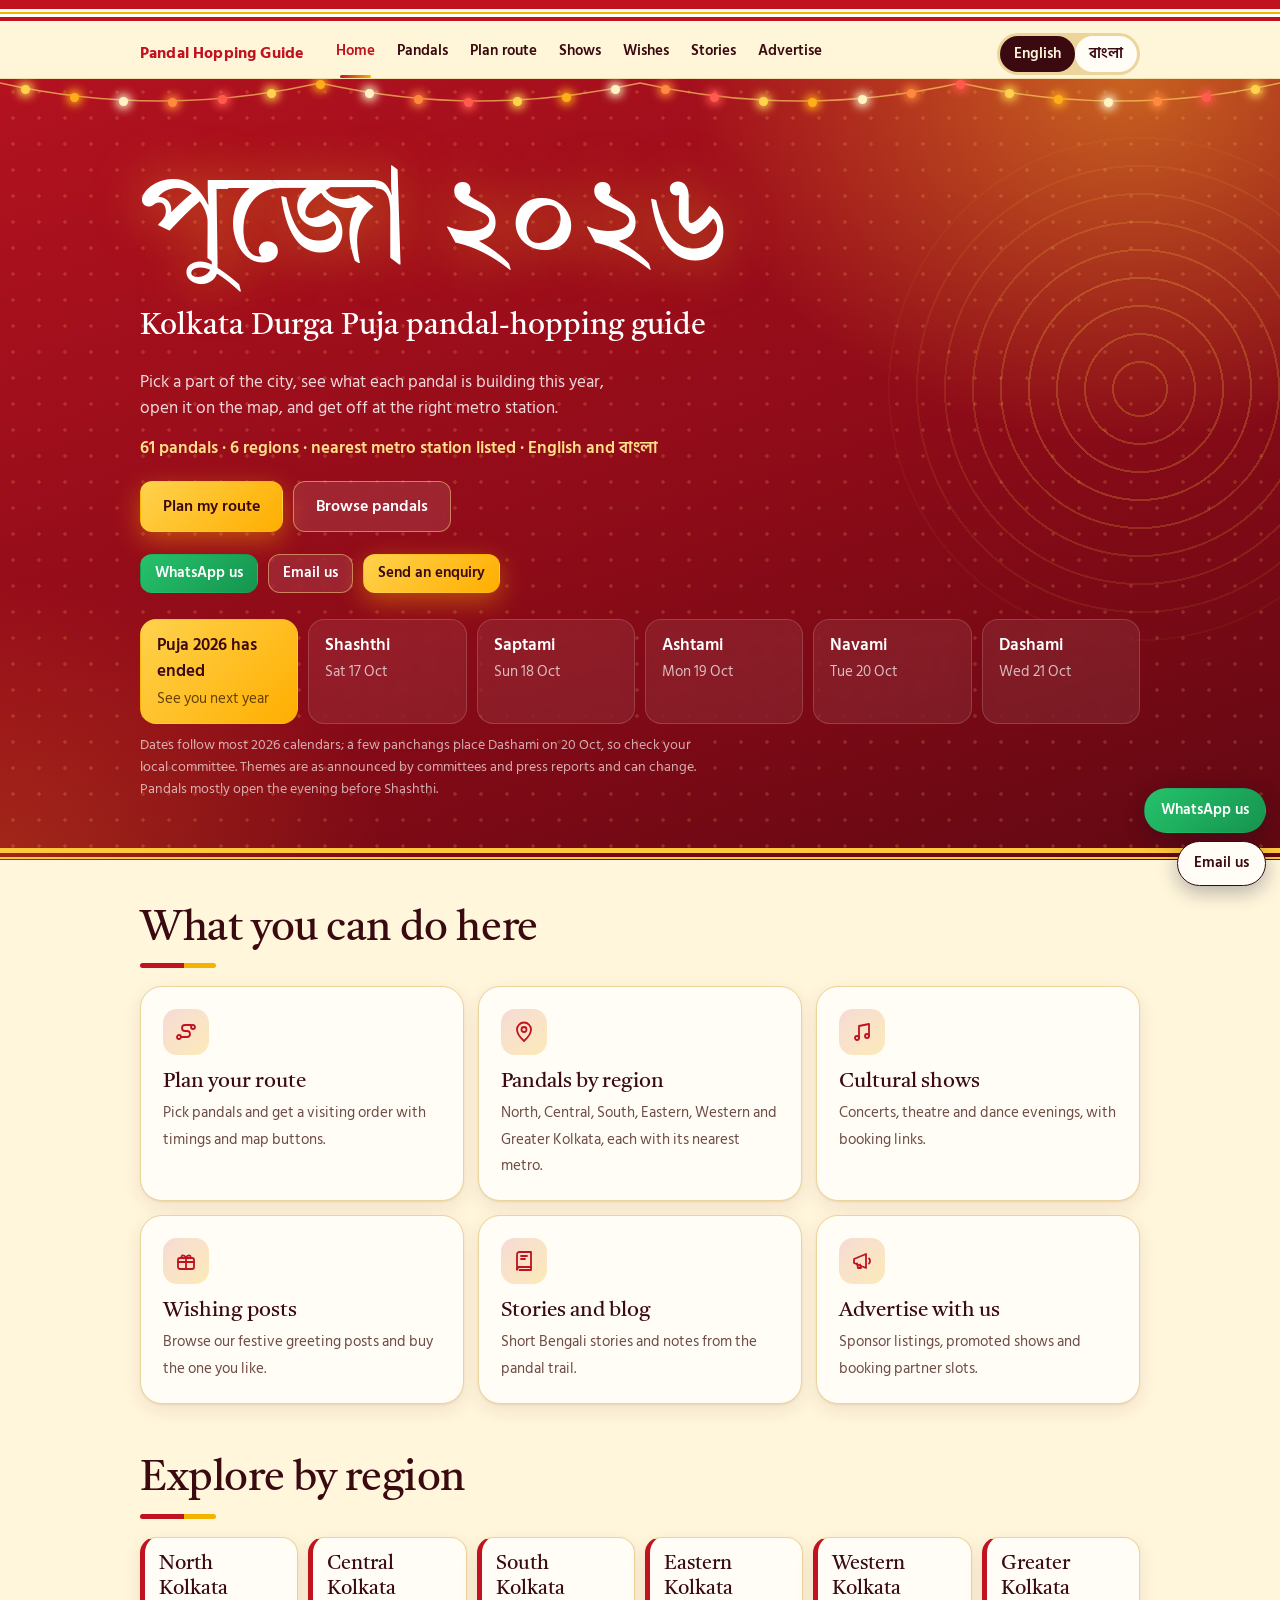
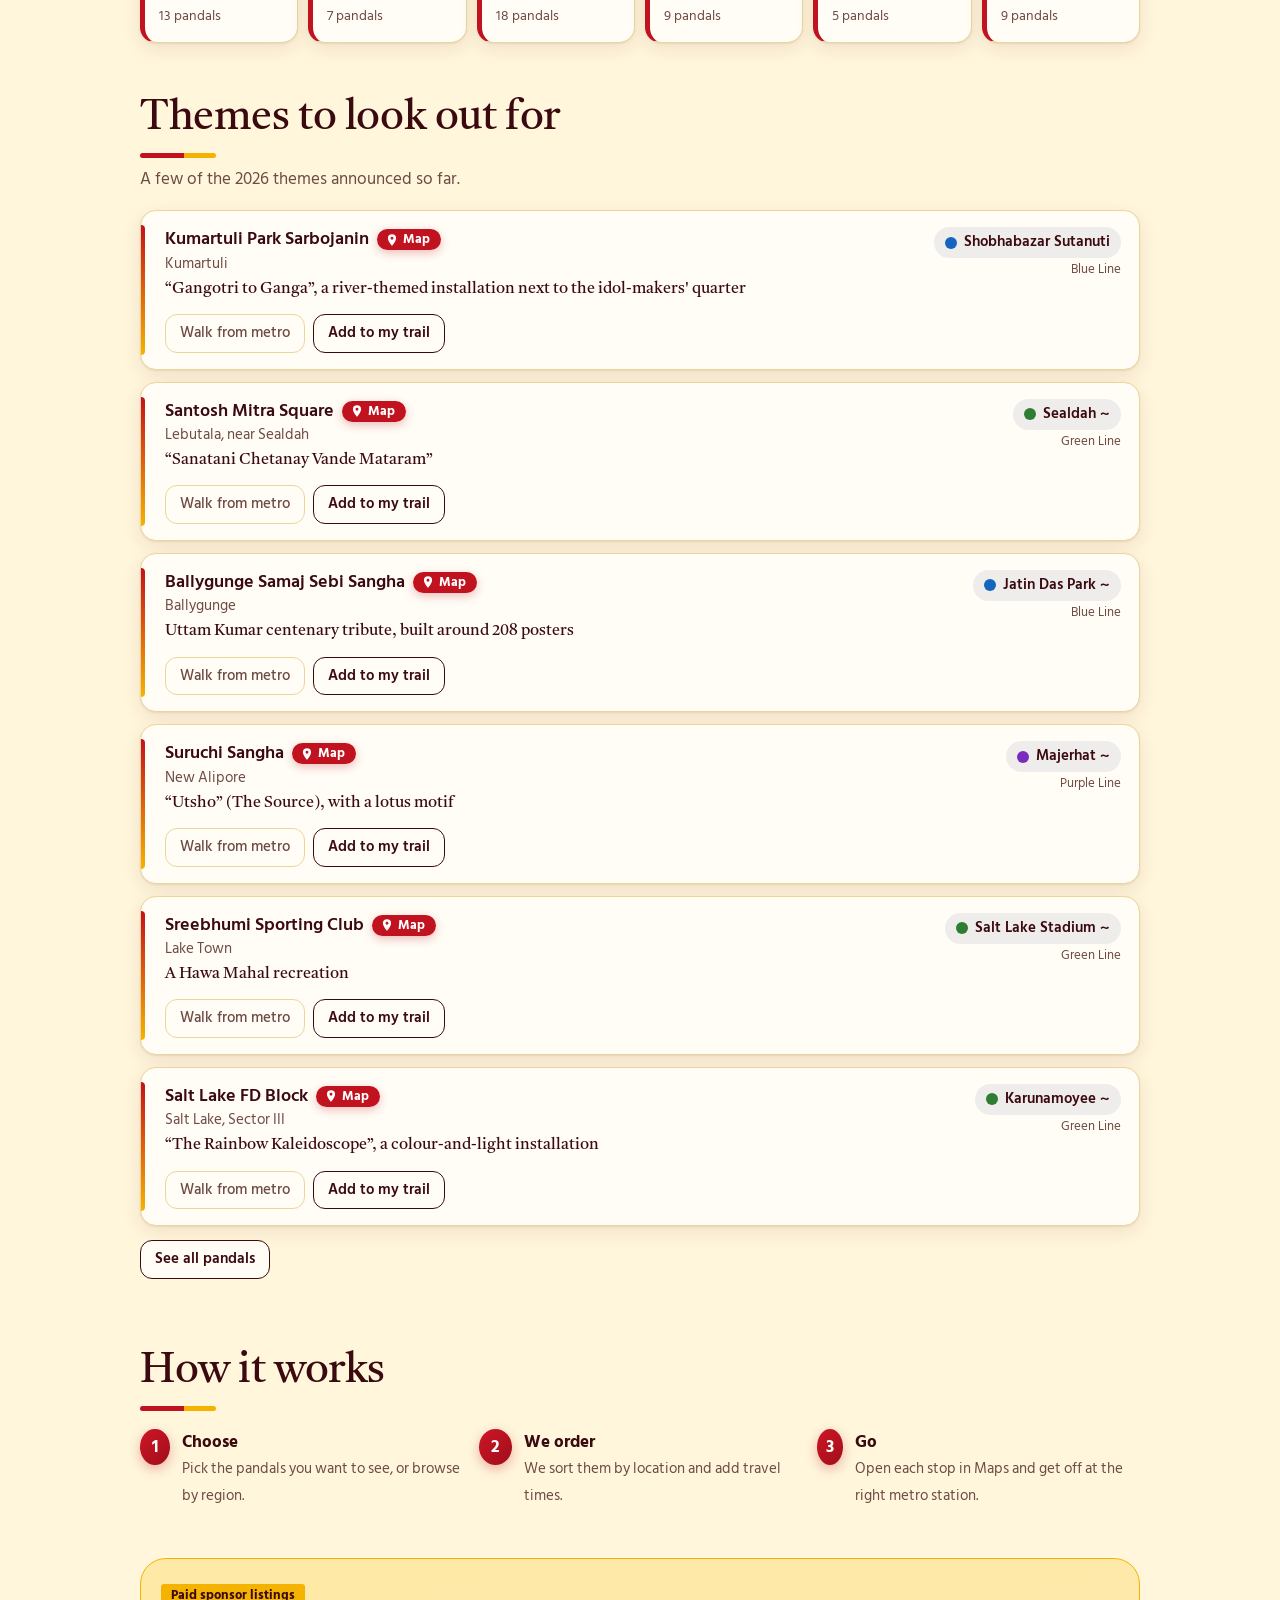
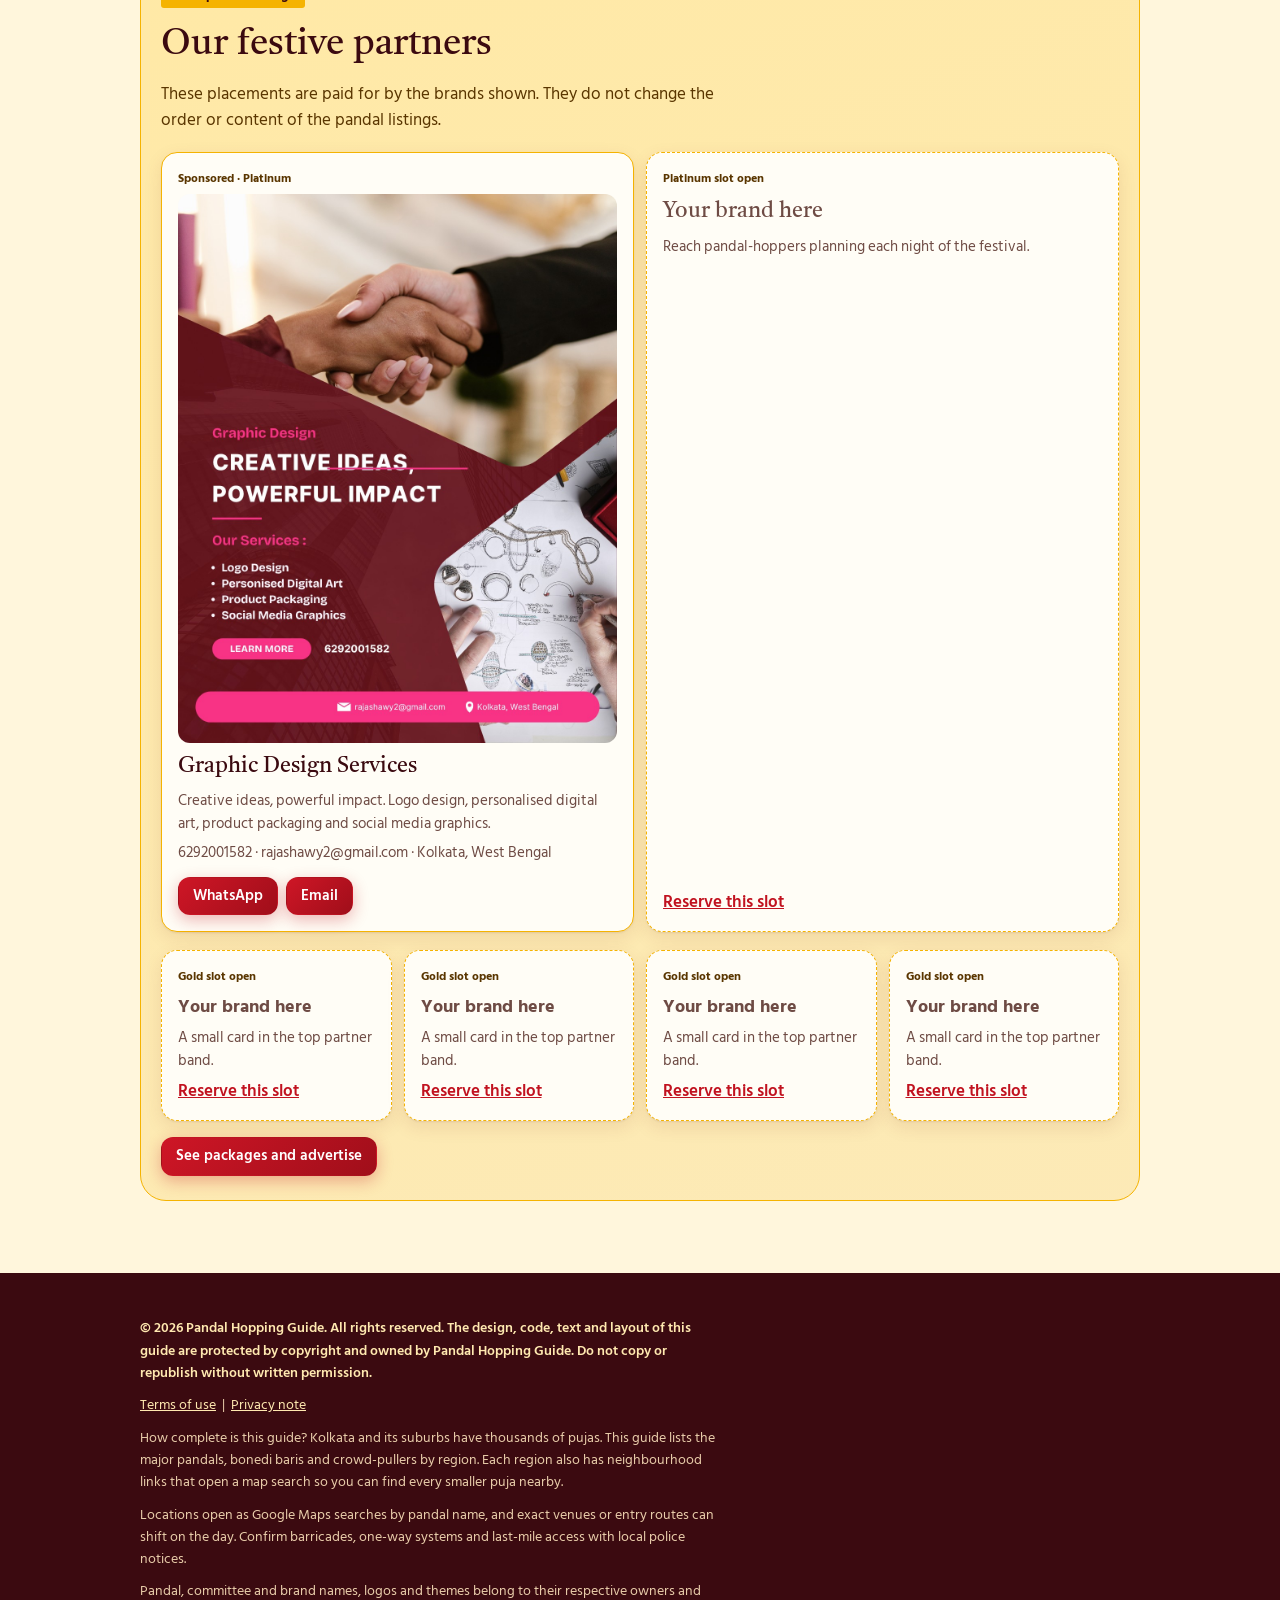
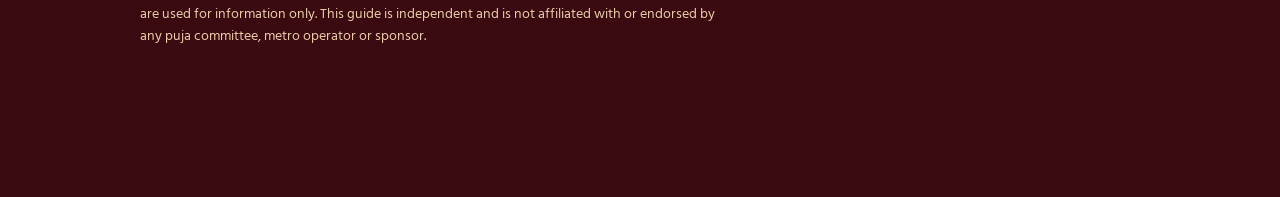
==== commit 38a91c6e: "new updated upload" ====
--- a/index.html
+++ b/index.html
@@ -536,6 +536,17 @@
 /* tabs fit with seven items */
 @media (min-width:900px){.tabs a{padding:9px 10px;font-size:.93rem}.tabs{margin-left:8px}}
 .feats{grid-template-columns:repeat(auto-fit,minmax(280px,1fr))}
+@keyframes flash{0%{box-shadow:0 0 0 0 rgba(193,18,31,.55)}100%{box-shadow:0 0 0 20px rgba(193,18,31,0)}}
+.flash{animation:flash 1s ease-out}
+.morebox{display:flex;align-items:center;justify-content:space-between;gap:16px;margin-top:24px;padding:20px 24px;border-radius:var(--r-lg);text-decoration:none;color:#fff;background:linear-gradient(135deg,#C1121F,#8D0B18 70%);box-shadow:0 10px 30px rgba(141,11,24,.28);position:relative;overflow:hidden;transition:transform .25s var(--ease),box-shadow .25s}
+.morebox::before{content:"";position:absolute;right:-40px;top:-40px;width:160px;height:160px;border-radius:50%;background:repeating-radial-gradient(circle,transparent 0 12px,rgba(255,206,70,.25) 12px 14px);pointer-events:none}
+.morebox:hover{transform:translateY(-3px);box-shadow:0 16px 38px rgba(141,11,24,.38)}
+.morebox:active{transform:scale(.98)}
+.morebox .mtxt{display:flex;flex-direction:column;gap:2px;position:relative}
+.morebox .mt{font-family:var(--serif);font-size:clamp(1.25rem,4vw,1.6rem);line-height:1.4}
+.morebox .ms{opacity:.88;font-size:.93rem}
+.morebox svg{flex:0 0 44px;width:44px;height:44px;padding:11px;border-radius:50%;background:#FFC83D;color:#3B0A10;fill:none;stroke:currentColor;stroke-width:2.2;stroke-linecap:round;stroke-linejoin:round;position:relative;transition:transform .3s var(--ease)}
+.morebox:hover svg{transform:translate(3px,-3px) rotate(8deg)}
 </style>
 </head>
 <body>
@@ -698,6 +709,10 @@
       </div>
       <div class="chips" id="wp-cats" role="group" aria-label="Occasion" style="padding:10px 0 0"></div>
       <div class="wgrid" id="wp-grid"></div>
+      <a class="morebox" id="wp-more" href="https://linktr.ee/R_comesfirst" target="_blank" rel="noopener">
+        <span class="mtxt"><span class="mt" data-i="wpMore"></span><span class="ms" data-i="wpMoreSub"></span></span>
+        <svg viewBox="0 0 24 24" aria-hidden="true"><path d="M7 17 17 7M9 7h8v8"/></svg>
+      </a>
     </section>
   </div>
 </div>
@@ -834,7 +849,9 @@
 /* Embedded wishing-post images (the page works as one file). To use files instead, put them in an images/ folder and use "images/name.jpg" as the img and download value. */
 const WISH_IMG={
   mahashosti:"[data-uri]",
-  mahashashthi:"[data-uri]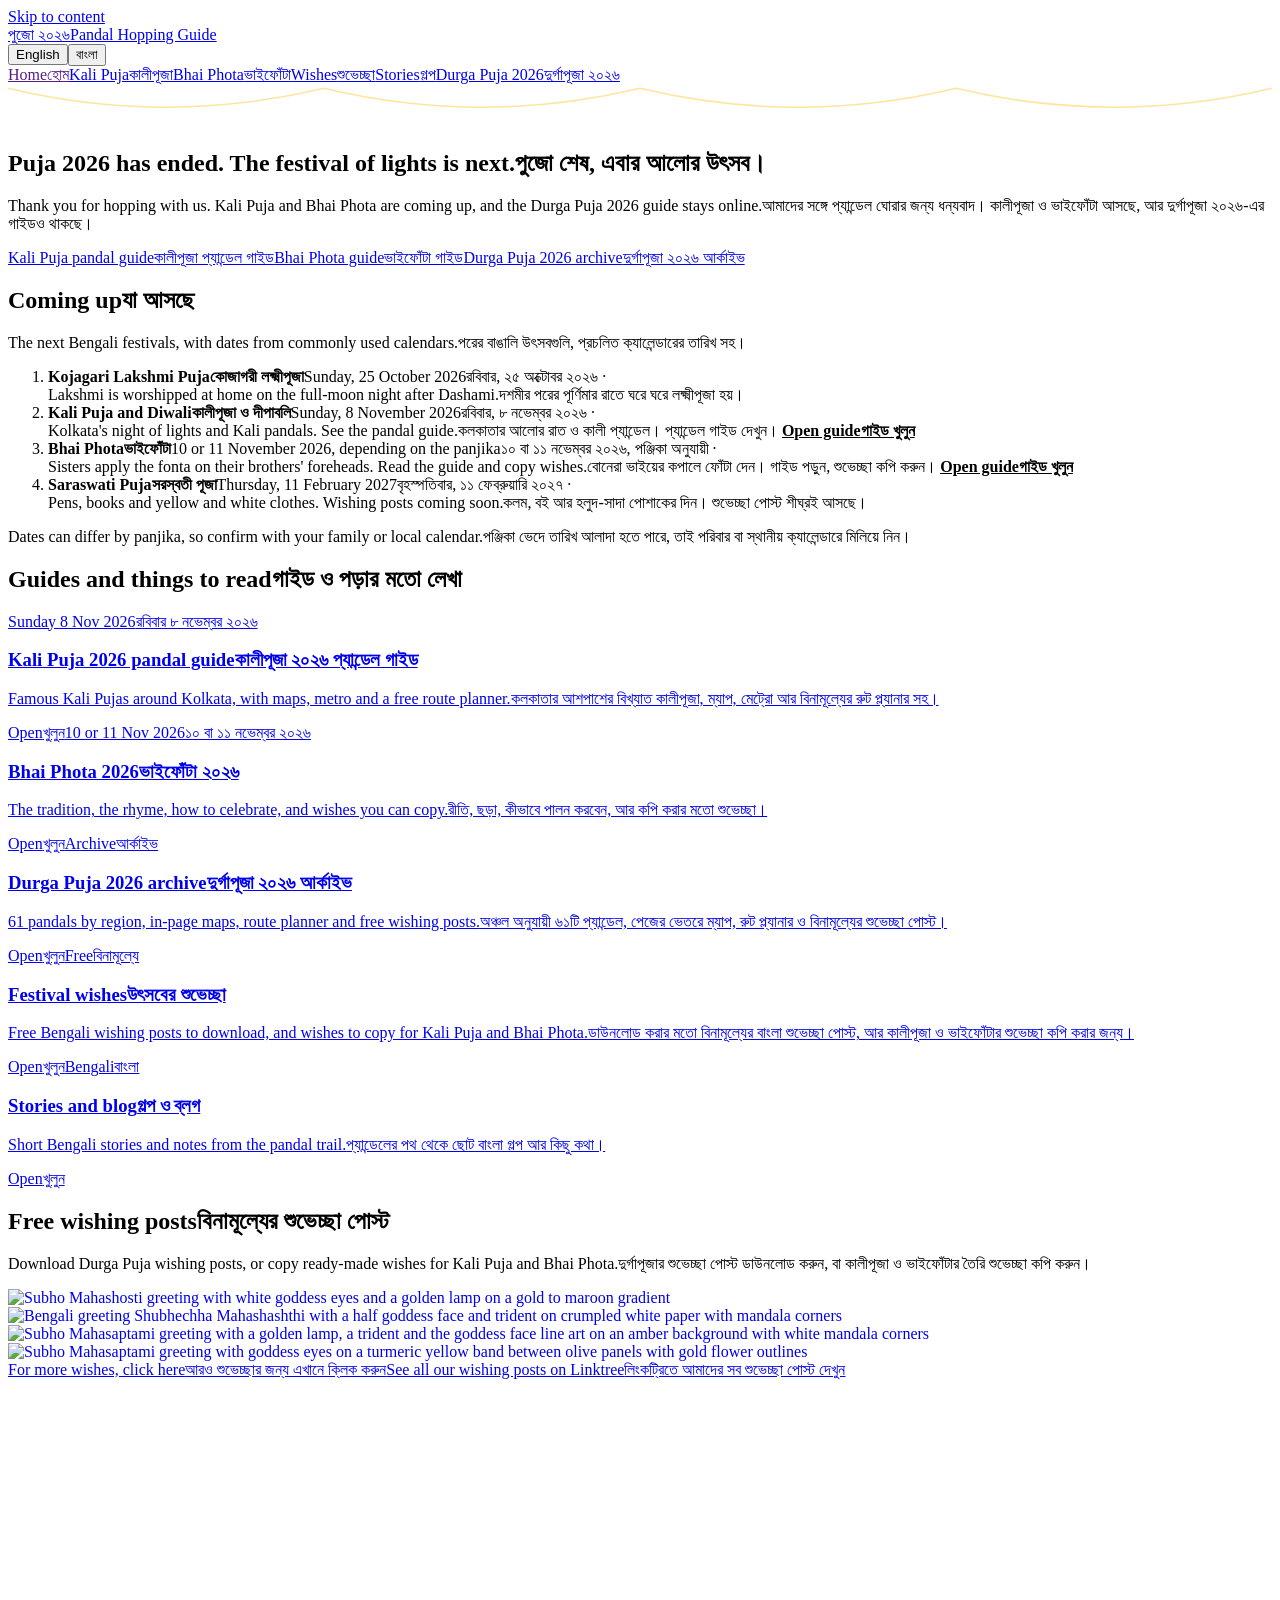
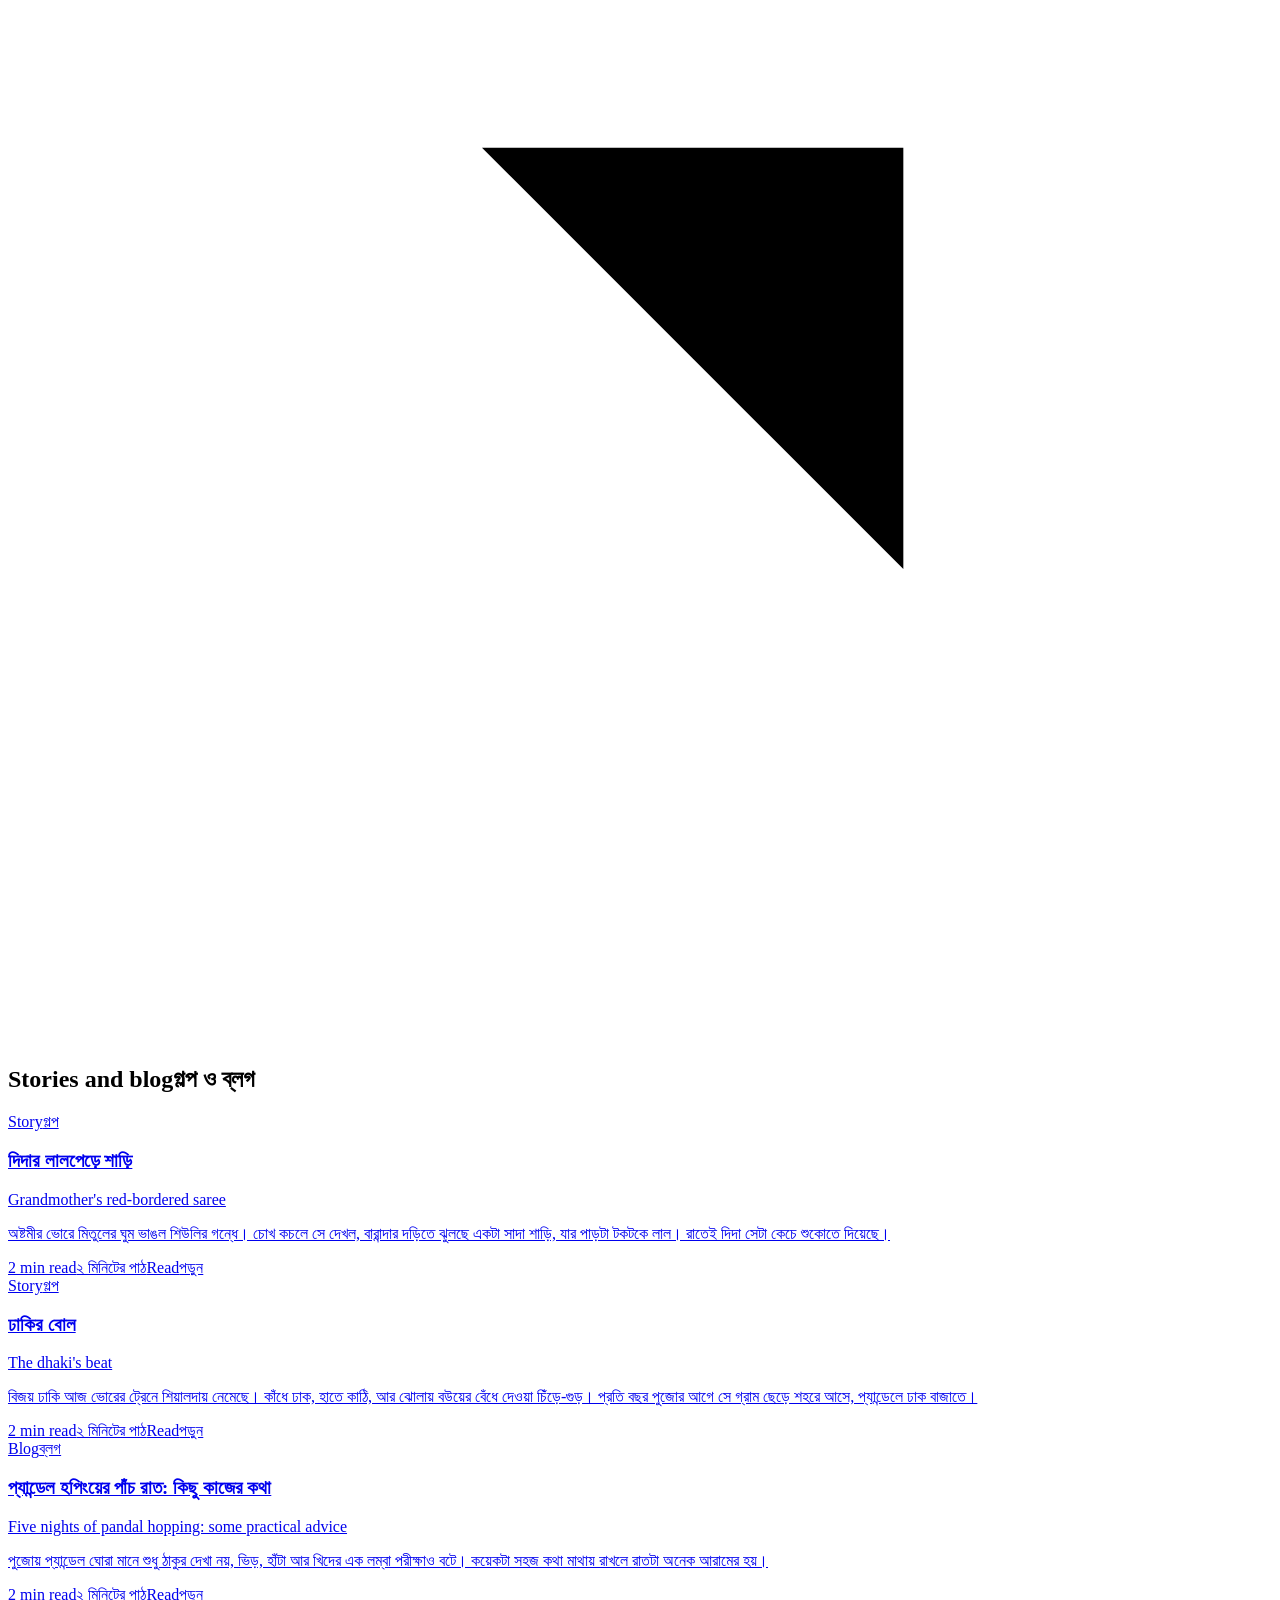
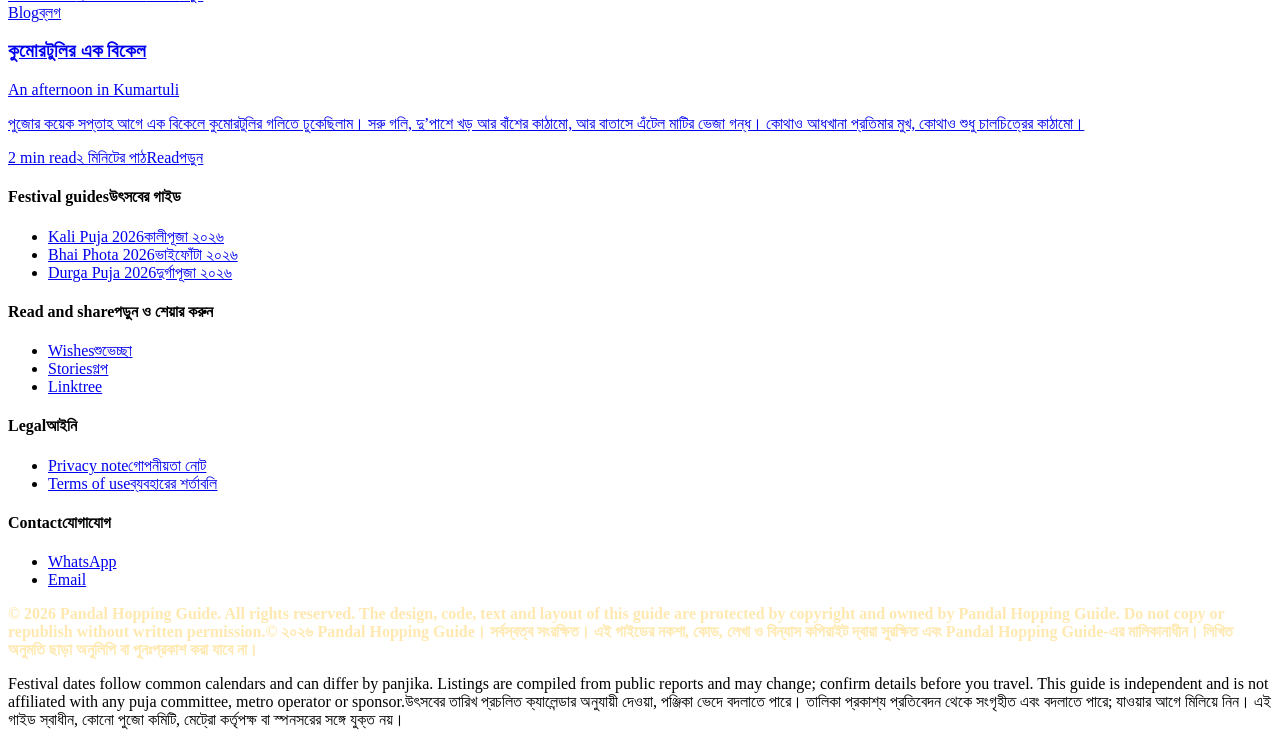
==== commit b21ff105: "main file" ====
--- a/index.html
+++ b/index.html
@@ -1,2211 +1 @@
-<!DOCTYPE html>
-<html lang="en">
-<head>
-<meta charset="utf-8">
-<meta name="viewport" content="width=device-width, initial-scale=1, viewport-fit=cover">
-<title>Kolkata Durga Puja 2026 Pandal-Hopping Guide</title>
-<link rel="preconnect" href="https://fonts.googleapis.com">
-<link rel="preconnect" href="https://fonts.gstatic.com" crossorigin>
-<link href="https://fonts.googleapis.com/css2?family=Hind+Siliguri:wght@400;500;600;700&family=Tiro+Bangla:ital@0;1&display=swap" rel="stylesheet">
-<style>
-:root{
-  --paper:#F8F8FB; --surface:#FFFFFF; --ink:#1A1B3A; --ink-soft:#55587A; --line:#DCDDEA;
-  --lal:#C4122F; --lal-ink:#FFFFFF; --gold:#F5A300; --gold-soft:#FFF4D6; --gold-ink:#5B3C00;
-  --blue:#1565C0; --green:#2E7D32; --purple:#7B2CBF; --none:#7A7D99;
-  --serif:"Tiro Bangla","Noto Serif Bengali",Georgia,"Times New Roman",serif;
-  --sans:"Hind Siliguri","Noto Sans Bengali",system-ui,-apple-system,"Segoe UI",Roboto,sans-serif;
-  box-sizing:border-box; padding-top:env(safe-area-inset-top,0px); padding-bottom:env(safe-area-inset-bottom,0px);
-}
-@media (prefers-color-scheme:dark){
-  :root:not([data-theme="light"]){
-    --paper:#10112A; --surface:#191A3A; --ink:#F0EFF8; --ink-soft:#A9ABCB; --line:#2E3057;
-    --lal:#FF5470; --lal-ink:#1A0008; --gold:#FFBE3D; --gold-soft:#2C2410; --gold-ink:#FFE2A3;
-    --blue:#6FB0FF; --green:#6FD07A; --purple:#C58CFF; --none:#9A9DC0;
-  }
-}
-:root[data-theme="dark"]{
-  --paper:#10112A; --surface:#191A3A; --ink:#F0EFF8; --ink-soft:#A9ABCB; --line:#2E3057;
-  --lal:#FF5470; --lal-ink:#1A0008; --gold:#FFBE3D; --gold-soft:#2C2410; --gold-ink:#FFE2A3;
-  --blue:#6FB0FF; --green:#6FD07A; --purple:#C58CFF; --none:#9A9DC0;
-}
-*,*::before,*::after{box-sizing:inherit}
-[hidden]{display:none!important}
-html{height:100%;scroll-padding-top:calc(var(--hdr,60px) + 130px);scroll-behavior:smooth}
-body{margin:0;min-height:100%;background:var(--paper);color:var(--ink);font-family:var(--sans);font-size:17px;line-height:1.55;-webkit-text-size-adjust:100%}
-html[lang="bn"] body{line-height:1.75}
-a{color:inherit}
-:focus-visible{outline:3px solid var(--lal);outline-offset:2px;border-radius:4px}
-@media (prefers-reduced-motion:reduce){html{scroll-behavior:auto}*{transition:none!important;animation:none!important}}
-
-/* lal-par: the red border of the white Ashtami saree */
-.par{height:22px;background:
-  linear-gradient(var(--lal),var(--lal)) 0 0/100% 12px no-repeat,
-  linear-gradient(var(--lal),var(--lal)) 0 18px/100% 3px no-repeat,
-  var(--surface)}
-.wrap{max-width:1040px;margin:0 auto;padding:0 20px}
-
-/* hero */
-.hero{padding:44px 20px 28px}
-.hero h1{font-family:var(--serif);font-weight:400;font-size:clamp(3.2rem,12vw,6.6rem);line-height:1.05;margin:0;letter-spacing:-.01em}
-.hero .sub{font-family:var(--serif);font-size:clamp(1.25rem,3.6vw,1.9rem);margin:10px 0 0;color:var(--ink)}
-.hero .lede{max-width:56ch;margin:18px 0 0;color:var(--ink-soft);font-size:1.05rem}
-.jump{display:flex;flex-wrap:wrap;gap:10px;margin-top:20px}
-.jump a{font-weight:600;text-decoration:none;border-bottom:2px solid var(--lal);padding-bottom:1px}
-.when{margin-top:26px;display:flex;flex-wrap:wrap;gap:0;border:1px solid var(--line);border-left:6px solid var(--lal);background:var(--surface);border-radius:4px}
-.when>div{flex:1 1 120px;padding:12px 16px;border-right:1px solid var(--line)}
-.when>div:last-child{border-right:0}
-.when b{display:block;font-weight:600}
-.when span{color:var(--ink-soft);font-size:.92rem}
-.when .now{background:var(--lal);color:var(--lal-ink)}
-.when .now span{color:inherit;opacity:.92}
-.note{font-size:.88rem;color:var(--ink-soft);margin:10px 0 0;max-width:70ch}
-
-/* toolbar */
-.bar{position:sticky;top:calc(env(safe-area-inset-top,0px) + var(--hdr,60px));z-index:20;background:var(--paper);border-bottom:1px solid var(--line);padding:10px 0}
-.bar .row{display:flex;flex-wrap:wrap;gap:10px;align-items:center}
-.search{flex:1 1 220px;min-width:0;font:inherit;font-size:1rem;padding:10px 14px;border:1px solid var(--line);border-radius:6px;background:var(--surface);color:var(--ink)}
-.sel{font:inherit;font-size:.95rem;padding:10px 12px;border:1px solid var(--line);border-radius:6px;background:var(--surface);color:var(--ink);max-width:100%}
-.lang{display:inline-flex;border:1px solid var(--ink);border-radius:6px;overflow:hidden}
-.lang button{font:inherit;font-size:.92rem;font-weight:600;padding:8px 12px;border:0;background:var(--surface);color:var(--ink);cursor:pointer}
-.lang button[aria-pressed="true"]{background:var(--ink);color:var(--paper)}
-.chips{display:flex;gap:8px;overflow-x:auto;padding:10px 0 2px;scrollbar-width:thin}
-.chip{flex:0 0 auto;font:inherit;font-size:.95rem;font-weight:500;padding:7px 14px;border-radius:999px;border:1px solid var(--line);background:var(--surface);color:var(--ink);cursor:pointer}
-.chip[aria-pressed="true"]{background:var(--ink);color:var(--paper);border-color:var(--ink)}
-.chip small{opacity:.7;margin-left:4px}
-
-/* regions */
-.region{padding:38px 0 6px}
-.region h2,.sec h2{font-family:var(--serif);font-weight:400;font-size:clamp(1.9rem,5vw,2.6rem);line-height:1.15;margin:0}
-.region .desc{margin:8px 0 0;color:var(--ink-soft);max-width:62ch}
-.hoods{display:flex;flex-wrap:wrap;gap:8px;margin:14px 0 4px}
-.hoods a{font-size:.88rem;text-decoration:none;border:1px dashed var(--line);padding:4px 10px;border-radius:999px;color:var(--ink-soft)}
-.hoods a:hover{border-color:var(--lal);color:var(--lal)}
-.list{margin:16px 0 0;padding:0;list-style:none;border-top:1px solid var(--line)}
-.item{display:grid;grid-template-columns:1fr auto;gap:6px 18px;padding:16px 0 16px 16px;border-bottom:1px solid var(--line);border-left:4px solid var(--lal)}
-.item h3{margin:0;font-size:1.12rem;font-weight:600;line-height:1.35}
-.meta{color:var(--ink-soft);font-size:.93rem}
-.theme{margin-top:2px;font-family:var(--serif);font-size:1.02rem}
-.theme.tbc{color:var(--ink-soft);font-family:var(--sans);font-size:.9rem;font-style:italic}
-.tag{display:inline-block;font-size:.75rem;font-weight:600;padding:1px 8px;border-radius:999px;border:1px solid var(--line);color:var(--ink-soft);margin-left:6px;vertical-align:middle}
-.tag.sp{background:var(--gold);color:#2A1B00;border-color:var(--gold)}
-.metro{display:flex;flex-direction:column;align-items:flex-end;gap:2px;font-size:.92rem;text-align:right}
-.mline{display:inline-flex;align-items:center;gap:7px;font-weight:600}
-.dot{width:12px;height:12px;border-radius:50%;background:var(--none);flex:0 0 12px}
-.dot.B{background:var(--blue)}.dot.G{background:var(--green)}.dot.P{background:var(--purple)}
-.metro small{color:var(--ink-soft);font-size:.8rem}
-.acts{grid-column:1/-1;display:flex;flex-wrap:wrap;gap:8px;margin-top:6px}
-.btn{font:inherit;font-size:.92rem;font-weight:600;text-decoration:none;padding:7px 14px;border-radius:6px;border:1px solid var(--ink);background:var(--surface);color:var(--ink);cursor:pointer;display:inline-flex;align-items:center;gap:6px}
-.btn.map{background:var(--lal);border-color:var(--lal);color:var(--lal-ink)}
-.btn.add[aria-pressed="true"]{background:var(--ink);color:var(--paper)}
-.btn.ghost{border-color:var(--line);font-weight:500;color:var(--ink-soft)}
-.empty{padding:26px 16px;border:1px dashed var(--line);margin-top:16px;border-radius:6px;color:var(--ink-soft)}
-
-/* shows */
-.sec{padding:46px 0 6px}
-.sec .desc{margin:8px 0 0;color:var(--ink-soft);max-width:64ch}
-.disc{margin:14px 0 0;padding:10px 14px;border-left:4px solid var(--gold);background:var(--gold-soft);color:var(--gold-ink);font-size:.92rem;max-width:72ch}
-.moments{margin:18px 0 0;padding:0;list-style:none;display:grid;grid-template-columns:repeat(auto-fit,minmax(210px,1fr));gap:0;border:1px solid var(--line);border-radius:4px;background:var(--surface)}
-.moments li{padding:12px 14px;border-right:1px solid var(--line);border-bottom:1px solid var(--line)}
-.moments b{display:block;font-family:var(--serif);font-weight:400;font-size:1.05rem}
-.moments span{color:var(--ink-soft);font-size:.9rem}
-.sfilters{display:flex;flex-wrap:wrap;gap:10px;align-items:center;margin-top:20px}
-.shows{margin:16px 0 0;padding:0;list-style:none;border-top:1px solid var(--line)}
-.show{display:grid;grid-template-columns:96px 1fr auto;gap:6px 18px;padding:16px 0;border-bottom:1px solid var(--line)}
-.show .when2{border-left:4px solid var(--lal);padding-left:12px;line-height:1.3}
-.show .when2 b{display:block;font-weight:700}
-.show .when2 span{color:var(--ink-soft);font-size:.88rem}
-.show h3{margin:0;font-size:1.12rem;font-weight:600;line-height:1.35}
-.show.promo{background:var(--gold-soft);padding-left:12px;padding-right:12px;border-left:4px solid var(--gold)}
-.show.openslot{border-style:dashed;color:var(--ink-soft)}
-.price{font-weight:600}
-.show .right{display:flex;flex-direction:column;gap:8px;align-items:flex-end;text-align:right}
-.partners{display:grid;grid-template-columns:repeat(auto-fit,minmax(230px,1fr));gap:12px;margin-top:22px}
-
-/* sponsors */
-.sponsor-band{margin:44px 0 0;border:2px solid var(--gold);background:var(--gold-soft);border-radius:6px;padding:22px 20px 24px}
-.sponsor-band h2{font-family:var(--serif);font-weight:400;font-size:clamp(1.7rem,4.6vw,2.3rem);margin:0}
-.paid{display:inline-block;background:var(--gold);color:#2A1B00;font-weight:700;font-size:.8rem;padding:2px 10px;border-radius:3px;margin-bottom:8px}
-.sponsor-band p{margin:8px 0 0;max-width:64ch;color:var(--gold-ink)}
-.slots{display:grid;gap:12px;margin-top:18px}
-.slots.plat{grid-template-columns:repeat(auto-fit,minmax(260px,1fr))}
-.slots.gold{grid-template-columns:repeat(auto-fit,minmax(200px,1fr))}
-.slot{background:var(--surface);border:1px solid var(--gold);border-radius:6px;padding:16px;display:flex;flex-direction:column;gap:6px;min-height:120px}
-.slot.open{border-style:dashed;color:var(--ink-soft)}
-.slot .tier{font-size:.78rem;font-weight:700;color:var(--gold-ink)}
-.slot h3{margin:0;font-size:1.1rem}
-.slot.plat h3{font-family:var(--serif);font-weight:400;font-size:1.4rem}
-.slot p{margin:0;color:var(--ink-soft);font-size:.93rem}
-.simg{display:block;width:100%;aspect-ratio:4/5;border:0;padding:0;cursor:zoom-in;border-radius:4px;overflow:hidden;background:var(--paper)}
-.simg img{width:100%;height:100%;object-fit:cover;display:block}
-.sbtns{margin-top:auto;display:flex;gap:8px;flex-wrap:wrap;padding-top:6px}
-.slot a.go,.slot .go{margin-top:auto;font-weight:600;color:var(--lal)}
-.linkbtn{font:inherit;background:none;border:0;padding:0;text-align:left;cursor:pointer;text-decoration:underline}
-dialog.enq{border:2px solid var(--ink);border-radius:8px;padding:0;max-width:560px;width:calc(100% - 28px);background:var(--surface);color:var(--ink);max-height:calc(100% - 28px);overflow:auto}
-dialog.enq::backdrop{background:rgba(10,10,30,.6)}
-.enq form{padding:20px}
-.enq h2{font-family:var(--serif);font-weight:400;font-size:1.6rem;margin:0 0 4px;line-height:1.2}
-.enq .fld{display:flex;flex-direction:column;gap:4px;margin-top:12px}
-.enq label{font-weight:600;font-size:.92rem}
-.enq input,.enq select,.enq textarea{font:inherit;font-size:1rem;padding:9px 12px;border:1px solid var(--line);border-radius:6px;background:var(--paper);color:var(--ink);width:100%}
-.enq textarea{min-height:90px;resize:vertical}
-.enq .row2{display:grid;grid-template-columns:1fr 1fr;gap:10px}
-.enq .acts2{display:flex;flex-wrap:wrap;gap:8px;margin-top:16px}
-.enq .err{color:var(--lal);font-weight:600;font-size:.92rem;min-height:1.2em;margin-top:10px}
-.enq .fallback{margin-top:12px;font-size:.88rem;color:var(--ink-soft)}
-.enq .x{position:absolute;right:12px;top:10px;font:inherit;font-size:1.4rem;line-height:1;background:none;border:0;color:var(--ink);cursor:pointer;padding:6px 10px}
-@media (max-width:520px){.enq .row2{grid-template-columns:1fr}}
-.site-hdr{position:sticky;top:env(safe-area-inset-top,0px);z-index:35;background:var(--paper);border-bottom:1px solid var(--line)}
-.hdr-in{display:flex;flex-wrap:wrap;align-items:center;gap:4px 14px;padding-top:8px;padding-bottom:0}
-.brand{display:flex;align-items:baseline;gap:10px;text-decoration:none;flex:1 1 auto;min-width:0}
-.brand-bn{font-family:var(--serif);font-size:1.5rem;line-height:1.2}
-.brand-name{font-weight:700;font-size:.98rem;color:var(--lal)}
-.tabs{order:3;width:100%;display:flex;gap:2px;overflow-x:auto;scrollbar-width:none}
-.tabs::-webkit-scrollbar{display:none}
-.tabs a{flex:0 0 auto;text-decoration:none;font-weight:600;padding:9px 12px;border-bottom:3px solid transparent;font-size:.96rem}
-.tabs a[aria-current="page"]{border-bottom-color:var(--lal);color:var(--lal)}
-@media (max-width:620px){.brand-bn{display:none}.brand-name{font-size:1.02rem}}
-@media (min-width:900px){.hdr-in{flex-wrap:nowrap;padding-bottom:0}.brand{flex:0 0 auto}.tabs{order:2;width:auto;flex:1;margin-left:14px}.lang{order:3}}
-.stats{margin:14px 0 0;font-weight:600}
-.cta-row{display:flex;flex-wrap:wrap;gap:10px;margin-top:20px}
-.btn.big{padding:12px 22px;font-size:1.02rem}
-.feats{display:grid;grid-template-columns:repeat(auto-fit,minmax(220px,1fr));border-left:1px solid var(--line);border-top:1px solid var(--line);margin-top:18px;background:var(--surface);border-radius:4px}
-.feat{display:block;padding:18px;border-right:1px solid var(--line);border-bottom:1px solid var(--line);border-top:5px solid var(--lal);margin-top:-1px;text-decoration:none}
-.feat b{display:block;font-family:var(--serif);font-weight:400;font-size:1.3rem;margin-bottom:4px;line-height:1.25}
-.feat span{color:var(--ink-soft);font-size:.93rem}
-.feat:hover{background:var(--paper)}
-.rtiles{display:grid;grid-template-columns:repeat(auto-fit,minmax(170px,1fr));gap:10px;margin-top:18px}
-.rtile{font:inherit;text-align:left;cursor:pointer;border:1px solid var(--line);border-left:5px solid var(--lal);background:var(--surface);color:var(--ink);padding:14px;border-radius:4px}
-.rtile b{display:block;font-family:var(--serif);font-weight:400;font-size:1.25rem;line-height:1.25}
-.rtile span{color:var(--ink-soft);font-size:.9rem}
-.rtile:hover{background:var(--paper)}
-.hiw{margin:18px 0 0;padding:0;list-style:none;display:grid;grid-template-columns:repeat(auto-fit,minmax(220px,1fr));gap:16px}
-.hiw li{display:flex;gap:12px;align-items:flex-start}
-.hiw b{display:block}
-.hiw span.t{color:var(--ink-soft);font-size:.93rem}
-.wgrid{display:grid;grid-template-columns:repeat(auto-fill,minmax(220px,1fr));gap:16px;margin-top:18px}
-.wcard{display:flex;flex-direction:column;background:var(--surface);border:1px solid var(--line);border-top:5px solid var(--lal);border-radius:4px;overflow:hidden}
-.wcard.promo{border-color:var(--gold);border-top-color:var(--gold);background:var(--gold-soft)}
-.wcard.openslot{border-style:dashed;border-top-style:dashed;color:var(--ink-soft)}
-.wimg{aspect-ratio:1/1;background:var(--paper);overflow:hidden}
-.wimg-btn{display:block;width:100%;border:0;padding:0;cursor:zoom-in}
-.wbuy .btn{white-space:nowrap}
-#imgview{max-width:620px}
-#imgview img{width:100%;height:auto;display:block;border-radius:4px;margin-top:6px}
-.wimg img{width:100%;height:100%;object-fit:cover;display:block}
-.poster{width:100%;height:100%;display:flex;flex-direction:column;align-items:center;justify-content:center;gap:10px;text-align:center;padding:22px;color:#fff;background:linear-gradient(160deg,#C4122F,#6B0A1B);box-shadow:inset 0 0 0 7px rgba(255,255,255,.88),inset 0 0 0 10px #C4122F}
-.poster .pg{font-family:var(--serif);font-size:clamp(1.7rem,6vw,2.3rem);line-height:1.2}
-.poster .pt{font-size:.85rem;opacity:.92;max-width:16ch}
-.wbody{padding:12px 14px 14px;display:flex;flex-direction:column;gap:4px;flex:1}
-.wbody h3{margin:0;font-size:1.05rem;line-height:1.35}
-.wbuy{display:flex;justify-content:space-between;align-items:center;gap:10px;margin-top:auto;padding-top:10px}
-.mapbtn{display:inline-flex;align-items:center;gap:4px;font-size:.8rem;font-weight:700;text-decoration:none;color:var(--lal-ink);background:var(--lal);border-radius:999px;padding:2px 11px 2px 8px;margin-left:8px;vertical-align:middle;white-space:nowrap}
-.mapbtn svg{width:14px;height:14px;fill:currentColor}
-.mapbtn:hover{filter:brightness(1.1)}
-.planner{margin-top:8px}
-.pl-grid{display:grid;grid-template-columns:repeat(auto-fit,minmax(190px,1fr));gap:12px;margin-top:18px}
-.pl-grid .fld{display:flex;flex-direction:column;gap:4px}
-.pl-grid label{font-weight:600;font-size:.92rem}
-.msel{position:relative}
-.msel-btn{width:100%;text-align:left;font-weight:600;cursor:pointer;padding:12px 14px}
-.msel-btn::after{content:"▾";float:right}
-.msel-panel{position:absolute;z-index:40;left:0;right:0;top:calc(100% + 4px);background:var(--surface);border:2px solid var(--ink);border-radius:8px;padding:10px;box-shadow:0 8px 24px rgba(0,0,0,.25)}
-.msel-list{max-height:min(340px,50vh);overflow:auto;margin-top:8px}
-.msel-list h4{margin:12px 0 4px;font-size:.78rem;letter-spacing:.04em;color:var(--ink-soft)}
-.msel-list label{display:flex;gap:10px;align-items:flex-start;padding:7px 4px;cursor:pointer;font-weight:400;font-size:.95rem}
-.msel-list input{margin-top:5px;flex:0 0 auto;width:auto}
-.msel-list small{color:var(--ink-soft);display:block}
-.msel-foot{display:flex;justify-content:space-between;gap:8px;margin-top:10px}
-.pl-chips{display:flex;flex-wrap:wrap;gap:8px;margin-top:14px}
-.pchip{display:inline-flex;align-items:center;gap:6px;border:1px solid var(--line);background:var(--surface);border-radius:999px;padding:4px 5px 4px 12px;font-size:.9rem}
-.pchip button{border:0;background:var(--line);color:var(--ink);border-radius:50%;width:22px;height:22px;cursor:pointer;line-height:1;font-size:1rem}
-.pl-sum{margin-top:18px;padding:12px 14px;border-left:6px solid var(--lal);background:var(--surface);border-radius:4px;font-weight:600}
-.pl-empty{margin-top:18px;padding:18px;border:1px dashed var(--line);border-radius:6px;color:var(--ink-soft)}
-.route{list-style:none;margin:12px 0 0;padding:0}
-.route .leg{margin:0 0 0 17px;padding:8px 0 8px 22px;border-left:3px dotted var(--lal);color:var(--ink-soft);font-size:.88rem}
-.route .stop{display:grid;grid-template-columns:36px 1fr auto;gap:12px;align-items:start;padding:10px 0}
-.route .stop h3{margin:0;font-size:1.08rem;font-weight:600;line-height:1.4}
-.num{width:36px;height:36px;border-radius:50%;background:var(--lal);color:var(--lal-ink);display:grid;place-items:center;font-weight:700}
-.times{text-align:right;font-weight:700;white-space:nowrap}
-.times span{display:block;font-weight:400;color:var(--ink-soft);font-size:.88rem}
-@media (max-width:620px){.route .stop{grid-template-columns:36px 1fr}.times{grid-column:2;text-align:left}}
-.enq-sec{border:2px solid var(--ink);border-radius:8px;background:var(--surface);margin-top:46px;padding:0}
-.contact-row{display:flex;flex-wrap:wrap;gap:10px;margin-top:22px}
-.btn.wa{background:#1FA855;border-color:#1FA855;color:#fff}
-.fab{position:fixed;right:14px;bottom:calc(14px + env(safe-area-inset-bottom,0px));z-index:25;display:flex;flex-direction:column;gap:8px;align-items:flex-end}
-body.has-trail .fab{bottom:calc(84px + env(safe-area-inset-bottom,0px))}
-.fab .btn{box-shadow:0 2px 10px rgba(0,0,0,.28);padding:10px 16px}
-.rates{margin-top:22px;overflow-x:auto}
-.rates table{border-collapse:collapse;width:100%;min-width:520px;background:var(--surface)}
-.rates th,.rates td{text-align:left;padding:10px 12px;border-bottom:1px solid var(--line);font-size:.93rem;vertical-align:top}
-.rates th{font-weight:700}
-.inline-sp{display:grid;grid-template-columns:1fr auto;gap:4px 18px;padding:14px 16px;background:var(--gold-soft);border-bottom:1px solid var(--line);border-left:4px solid var(--gold)}
-.inline-sp h3{margin:0;font-size:1.05rem}
-.inline-sp p{margin:0;color:var(--gold-ink);font-size:.92rem}
-
-/* tips */
-.tips{margin-top:46px}
-.tips h2{font-family:var(--serif);font-weight:400;font-size:clamp(1.7rem,4.6vw,2.3rem);margin:0 0 6px;line-height:1.2}
-.nights{margin:14px 0 0;padding:0;list-style:none;border-top:1px solid var(--line)}
-.nights li{display:grid;grid-template-columns:170px 1fr;gap:4px 18px;padding:12px 0;border-bottom:1px solid var(--line)}
-.nights b{font-weight:600}
-.legend{display:flex;flex-wrap:wrap;gap:16px;margin:12px 0 0;font-size:.9rem;color:var(--ink-soft);list-style:none;padding:0}
-.legend span{display:inline-flex;align-items:center;gap:7px}
-footer{margin:56px 0 0;padding:26px 0 120px;border-top:1px solid var(--line);color:var(--ink-soft);font-size:.9rem}
-footer p{max-width:72ch;margin:0 0 10px}
-
-/* trail bar */
-.trail{position:fixed;left:0;right:0;bottom:0;z-index:30;background:var(--ink);color:var(--paper);padding:10px 20px calc(10px + env(safe-area-inset-bottom,0px));display:none}
-.trail.show{display:block}
-.trail .in{max-width:1040px;margin:0 auto;display:flex;flex-wrap:wrap;gap:10px;align-items:center;justify-content:space-between}
-.trail .btn{background:var(--lal);color:var(--lal-ink);border-color:var(--lal)}
-.trail .btn.clear{background:transparent;color:var(--paper);border-color:var(--paper)}
-.trail span{font-weight:600}
-
-@media (max-width:620px){
-  body{font-size:16px}
-  .item{grid-template-columns:1fr}
-  .metro{align-items:flex-start;text-align:left;flex-direction:row;flex-wrap:wrap;gap:4px 10px}
-  .nights li{grid-template-columns:1fr}
-  .when>div{border-right:0;border-bottom:1px solid var(--line)}
-  .show{grid-template-columns:1fr}
-  .show .right{align-items:flex-start;text-align:left;flex-direction:row;flex-wrap:wrap;align-items:center}
-}
-
-/* ===================== MODERN SKIN ===================== */
-:root{
-  --paper:#F4F3FA; --ink:#16142E; --ink-soft:#585B7A; --line:#E2E1EF;
-  --lal:#D4193C; --gold:#FFB627;
-  --r-lg:22px; --r-md:16px; --r-sm:11px;
-  --sh1:0 1px 2px rgba(22,20,46,.06),0 6px 18px rgba(22,20,46,.07);
-  --sh2:0 10px 34px rgba(22,20,46,.16);
-  --ease:cubic-bezier(.2,.8,.2,1);
-}
-@keyframes rise{from{opacity:0;transform:translateY(18px)}to{opacity:1;transform:none}}
-@keyframes viewIn{from{opacity:0;transform:translateY(12px)}to{opacity:1;transform:none}}
-@keyframes dlgIn{from{opacity:0;transform:translateY(14px) scale(.96)}to{opacity:1;transform:none}}
-@keyframes fadeIn{from{opacity:0}to{opacity:1}}
-@keyframes twinkle{0%{opacity:.3;transform:scale(.8)}100%{opacity:1;transform:scale(1.15)}}
-@keyframes pop{0%{transform:scale(1)}40%{transform:scale(1.14)}100%{transform:scale(1)}}
-@keyframes bump{0%{transform:scale(1)}40%{transform:scale(1.08)}100%{transform:scale(1)}}
-@keyframes stopIn{from{opacity:0;transform:translateX(-14px)}to{opacity:1;transform:none}}
-@keyframes pinHop{0%,100%{transform:translateY(0)}40%{transform:translateY(-3px)}70%{transform:translateY(0)}}
-
-body{background:var(--paper)}
-.view.enter{animation:viewIn .34s var(--ease)}
-
-/* header: frosted glass, sliding tab marker */
-.site-hdr{background:var(--paper);background:color-mix(in srgb,var(--paper) 78%,transparent);-webkit-backdrop-filter:saturate(1.5) blur(16px);backdrop-filter:saturate(1.5) blur(16px);border-bottom:1px solid color-mix(in srgb,var(--line) 70%,transparent)}
-.brand-name{letter-spacing:.01em}
-.tabs{position:relative;padding-bottom:7px}
-.tabs a{border-bottom:0;border-radius:10px;padding:9px 14px;transition:color .2s,background .2s}
-.tabs a:hover{background:color-mix(in srgb,var(--lal) 9%,transparent)}
-.tabs a[aria-current="page"]{color:var(--lal)}
-.tab-ind{position:absolute;left:0;bottom:0;height:3px;width:20px;border-radius:3px;background:linear-gradient(90deg,var(--lal),var(--gold));transition:transform .4s var(--ease),width .4s var(--ease)}
-.lang{border:0;background:var(--line);border-radius:999px;padding:3px;overflow:visible}
-.lang button{border-radius:999px;padding:7px 14px;transition:background .25s,color .25s}
-
-/* buttons */
-.btn{border-radius:12px;border-width:1.5px;transition:transform .16s var(--ease),box-shadow .2s,background .2s,color .2s,filter .2s}
-.btn:hover{transform:translateY(-1px);box-shadow:var(--sh1)}
-.btn:active{transform:scale(.96);box-shadow:none}
-.btn.map{background:linear-gradient(135deg,var(--lal),#B3102E);border-color:transparent;color:#fff;box-shadow:0 5px 16px color-mix(in srgb,var(--lal) 32%,transparent)}
-.btn.wa{background:linear-gradient(135deg,#25C26B,#16944F);border-color:transparent}
-.btn.add[aria-pressed="true"]{background:var(--ink);color:var(--paper);border-color:var(--ink)}
-.btn.pop,.btn.add.pop{animation:pop .38s var(--ease)}
-.chip{transition:background .22s,color .22s,border-color .22s,transform .15s var(--ease);border-color:var(--line)}
-.chip:hover{border-color:var(--lal)}
-.chip:active{transform:scale(.95)}
-.chip[aria-pressed="true"]{box-shadow:0 4px 12px color-mix(in srgb,var(--ink) 25%,transparent)}
-input:focus,select:focus,textarea:focus{outline:none;border-color:var(--lal);box-shadow:0 0 0 4px color-mix(in srgb,var(--lal) 18%,transparent)}
-.search,.sel{border-radius:12px;transition:border-color .2s,box-shadow .2s}
-
-/* hero: a pandal at night */
-.hero-band{position:relative;overflow:hidden;color:#fff;padding:70px 0 40px;
-  background:
-   radial-gradient(60% 80% at 85% 0%,rgba(255,182,39,.30),transparent 62%),
-   radial-gradient(55% 70% at 0% 100%,rgba(212,25,60,.38),transparent 62%),
-   linear-gradient(160deg,#14112E,#26103F 68%,#3C0F36)}
-.hero-band::after{content:"";position:absolute;left:0;right:0;bottom:0;height:12px;background:linear-gradient(#D4193C,#D4193C) 0 0/100% 6px no-repeat,linear-gradient(#D4193C,#D4193C) 0 9px/100% 2px no-repeat}
-.hero-band .hero{position:relative;padding-top:10px;padding-bottom:20px}
-.hero-band .hero h1{color:#fff;font-size:clamp(3.8rem,14vw,8rem);text-shadow:0 0 46px rgba(255,182,39,.4)}
-.hero-band .sub{color:#fff}
-.hero-band .lede{color:rgba(255,255,255,.84)}
-.hero-band .stats{color:#FFD98A}
-.hero-band .note{color:rgba(255,255,255,.66)}
-.hero-band .btn{background:rgba(255,255,255,.1);border:1.5px solid rgba(255,255,255,.35);color:#fff;-webkit-backdrop-filter:blur(6px);backdrop-filter:blur(6px);box-shadow:none}
-.hero-band .btn.map{background:linear-gradient(135deg,#FFCB52,#FFA800);border-color:transparent;color:#2A1B00;box-shadow:0 8px 26px rgba(255,170,0,.38)}
-.hero-band .btn.wa{background:linear-gradient(135deg,#25C26B,#16944F);border-color:transparent}
-.hero-band .when{display:grid;grid-template-columns:repeat(auto-fit,minmax(128px,1fr));gap:10px;border:0;border-radius:0;background:transparent}
-.hero-band .when>div{flex:none;border:1px solid rgba(255,255,255,.16);border-radius:16px;background:rgba(255,255,255,.07);-webkit-backdrop-filter:blur(8px);backdrop-filter:blur(8px)}
-.hero-band .when span{color:rgba(255,255,255,.7)}
-.hero-band .when .now{background:linear-gradient(135deg,#E5214A,#B3102E);border-color:transparent;color:#fff}
-.hero-band .when .now span{color:rgba(255,255,255,.92)}
-.lights{position:absolute;left:0;right:0;top:0;height:46px;pointer-events:none}
-.swag{position:absolute;left:0;top:0;width:100%;height:40px}
-.bulb{position:absolute;width:9px;height:9px;margin-left:-4px;border-radius:50%;background:var(--c);box-shadow:0 0 10px 3px var(--c);animation:twinkle 2.6s ease-in-out infinite alternate;animation-delay:var(--d,0s)}
-.hero-band.intro .hero>*{animation:rise .85s var(--ease) both}
-.hero-band.intro .hero>*:nth-child(1){animation-delay:.05s}
-.hero-band.intro .hero>*:nth-child(2){animation-delay:.14s}
-.hero-band.intro .hero>*:nth-child(3){animation-delay:.22s}
-.hero-band.intro .hero>*:nth-child(4){animation-delay:.30s}
-.hero-band.intro .hero>*:nth-child(5){animation-delay:.38s}
-.hero-band.intro .hero>*:nth-child(6){animation-delay:.46s}
-.hero-band.intro .hero>*:nth-child(7){animation-delay:.54s}
-.hero-band.intro .hero>*:nth-child(8){animation-delay:.62s}
-
-/* home tiles */
-.sec h2,.region h2{letter-spacing:-.01em}
-.feats{border:0;gap:14px;background:transparent;border-radius:0}
-.feat{position:relative;overflow:hidden;margin:0;border:1px solid var(--line);border-top:1px solid var(--line);border-radius:var(--r-lg);background:var(--surface);box-shadow:var(--sh1);padding:22px;transition:transform .28s var(--ease),box-shadow .28s,border-color .28s}
-.feat:hover{transform:translateY(-4px);box-shadow:var(--sh2);border-color:color-mix(in srgb,var(--lal) 30%,var(--line))}
-.feat:active{transform:scale(.98)}
-.fico{display:grid;place-items:center;width:46px;height:46px;border-radius:14px;margin-bottom:14px;background:linear-gradient(135deg,color-mix(in srgb,var(--lal) 16%,transparent),color-mix(in srgb,var(--gold) 26%,transparent));color:var(--lal);transition:transform .3s var(--ease)}
-.fico svg{width:24px;height:24px;fill:none;stroke:currentColor;stroke-width:1.8;stroke-linecap:round;stroke-linejoin:round}
-.feat:hover .fico{transform:rotate(-6deg) scale(1.08)}
-.rtile{border-radius:var(--r-md);box-shadow:var(--sh1);transition:transform .25s var(--ease),box-shadow .25s,border-left-width .2s}
-.rtile:hover{transform:translateY(-3px);box-shadow:var(--sh2);border-left-width:9px}
-.rtile:active{transform:scale(.97)}
-
-/* listings as soft cards */
-.list{border-top:0;display:grid;gap:12px;margin-top:18px}
-.item{position:relative;border:1px solid var(--line);border-left:1px solid var(--line);border-radius:var(--r-md);background:var(--surface);padding:16px 18px 16px 24px;box-shadow:var(--sh1);transition:transform .25s var(--ease),box-shadow .25s,border-color .25s}
-.item::before{content:"";position:absolute;left:0;top:14px;bottom:14px;width:4px;border-radius:0 4px 4px 0;background:linear-gradient(var(--lal),var(--gold))}
-.item:hover{transform:translateY(-2px);box-shadow:var(--sh2);border-color:color-mix(in srgb,var(--lal) 30%,var(--line))}
-.metro .mline{background:color-mix(in srgb,var(--none) 12%,transparent);padding:4px 11px;border-radius:999px}
-.mapbtn{transition:transform .2s var(--ease),filter .2s;box-shadow:0 3px 10px color-mix(in srgb,var(--lal) 28%,transparent)}
-.mapbtn:hover svg{animation:pinHop .5s var(--ease)}
-.mapbtn:active{transform:scale(.94)}
-.hoods a{transition:background .2s,border-color .2s,color .2s}
-.hoods a:hover{background:color-mix(in srgb,var(--lal) 8%,transparent)}
-.inline-sp{border-radius:var(--r-md)}
-
-/* planner */
-.msel-btn{border-radius:14px;box-shadow:var(--sh1);transition:box-shadow .2s,border-color .2s}
-.msel-panel{border-radius:var(--r-md);border-width:1.5px;animation:dlgIn .22s var(--ease);transform-origin:top center}
-.msel-list label{border-radius:10px;transition:background .15s}
-.msel-list label:hover{background:color-mix(in srgb,var(--lal) 7%,transparent)}
-.pchip{animation:pop .3s var(--ease)}
-.pl-sum{border-radius:var(--r-md);border-left-width:6px;background:linear-gradient(90deg,color-mix(in srgb,var(--lal) 9%,var(--surface)),var(--surface));box-shadow:var(--sh1)}
-.route .stop{background:var(--surface);border:1px solid var(--line);border-radius:var(--r-md);padding:12px 14px;box-shadow:var(--sh1)}
-.route.anim li{animation:stopIn .45s var(--ease) both;animation-delay:calc(var(--i,0)*70ms)}
-.num{background:linear-gradient(135deg,var(--lal),#B3102E);box-shadow:0 4px 12px color-mix(in srgb,var(--lal) 30%,transparent)}
-.pl-empty{border-radius:var(--r-md)}
-
-/* shows, wishes, sponsors, forms */
-.shows{border-top:0}
-.show{border:1px solid var(--line);border-radius:var(--r-md);background:var(--surface);padding:16px 18px;box-shadow:var(--sh1);margin-bottom:12px;transition:transform .25s var(--ease),box-shadow .25s}
-.show:hover{transform:translateY(-2px);box-shadow:var(--sh2)}
-.show.promo{background:var(--gold-soft)}
-.moments,.disc{border-radius:var(--r-md)}
-.wcard{border-radius:var(--r-lg);border:1px solid var(--line);border-top:1px solid var(--line);box-shadow:var(--sh1);transition:transform .3s var(--ease),box-shadow .3s}
-.wcard:hover{transform:translateY(-4px);box-shadow:var(--sh2)}
-.wcard.promo{border-color:var(--gold)}
-.wimg img{transition:transform .6s var(--ease)}
-.wcard:hover .wimg img{transform:scale(1.05)}
-.sponsor-band{border-radius:26px;border:1.5px solid color-mix(in srgb,var(--gold) 70%,transparent);background:linear-gradient(160deg,var(--gold-soft),color-mix(in srgb,var(--gold-soft) 60%,var(--paper)))}
-.slot{border-radius:var(--r-md);box-shadow:var(--sh1);transition:transform .25s var(--ease),box-shadow .25s}
-.slot:hover{transform:translateY(-3px);box-shadow:var(--sh2)}
-.simg{border-radius:12px}
-.rates table{border-radius:var(--r-md);overflow:hidden}
-.enq-sec{border-radius:26px;border:1px solid var(--line);box-shadow:var(--sh2)}
-dialog.enq{border:0;border-radius:var(--r-lg);box-shadow:0 30px 90px rgba(10,8,30,.5)}
-dialog.enq[open]{animation:dlgIn .28s var(--ease)}
-dialog.enq[open]::backdrop{background:rgba(14,12,36,.58);-webkit-backdrop-filter:blur(4px);backdrop-filter:blur(4px);animation:fadeIn .25s}
-
-/* floating bars, toast */
-.trail{display:block;left:12px;right:12px;bottom:calc(12px + env(safe-area-inset-bottom,0px));padding:12px 16px;border-radius:20px;background:var(--ink);box-shadow:var(--sh2);transform:translateY(170%);opacity:0;visibility:hidden;pointer-events:none;transition:transform .5s cubic-bezier(.2,.9,.25,1.1),opacity .3s,visibility 0s linear .5s}
-.trail.show{transform:none;opacity:1;visibility:visible;pointer-events:auto;transition-delay:0s}
-.trail .btn{background:linear-gradient(135deg,var(--lal),#B3102E);color:#fff}
-.trail .btn.clear{background:transparent;color:var(--paper)}
-#trail-count.bump{display:inline-block;animation:bump .4s var(--ease)}
-.fab{right:14px}
-body.has-trail .fab{bottom:calc(92px + env(safe-area-inset-bottom,0px))}
-.fab .btn{border-radius:999px;box-shadow:0 6px 20px rgba(14,12,36,.3)}
-.toast{position:fixed;left:50%;bottom:calc(22px + env(safe-area-inset-bottom,0px));z-index:60;max-width:calc(100% - 32px);padding:11px 20px;border-radius:999px;background:var(--ink);color:var(--paper);font-weight:600;font-size:.93rem;box-shadow:var(--sh2);opacity:0;transform:translate(-50%,24px);pointer-events:none;transition:transform .4s cubic-bezier(.2,.9,.25,1.2),opacity .25s}
-.toast.show{opacity:1;transform:translate(-50%,0)}
-body.has-trail .toast{bottom:calc(96px + env(safe-area-inset-bottom,0px))}
-
-/* footer */
-footer{margin-top:72px;border-top:0;background:#14122B;color:#B9BBD6;padding:44px 0 140px}
-footer #copyright{color:#fff!important}
-footer .linkbtn{color:#fff}
-
-/* layout fixes */
-.feats{grid-template-columns:repeat(auto-fit,minmax(176px,1fr))}
-.rtiles{grid-template-columns:repeat(auto-fit,minmax(148px,1fr))}
-.tabs a{padding:9px 12px}
-@media (max-width:1400px){.brand-bn{display:none}}
-
-@media (max-width:620px){.lang button{padding:6px 10px;font-size:.84rem}.brand-name{font-size:.95rem}.hdr-in{gap:2px 10px}}
-
-/* toast sits under the header so it never collides with the trail bar */
-.toast{top:calc(env(safe-area-inset-top,0px) + var(--hdr,60px) + 14px);bottom:auto;width:max-content;transform:translate(-50%,-18px)}
-.toast.show{transform:translate(-50%,0)}
-body.has-trail .toast{bottom:auto}
-@media (max-width:620px){
-  .fab .btn:not(.wa){display:none}
-  .trail{padding:10px 12px}
-  .trail .btn{padding:8px 12px;font-size:.85rem}
-  body.has-trail .fab{bottom:calc(150px + env(safe-area-inset-bottom,0px))}
-}
-
-/* ===================== TRADITIONAL PALETTE: haldi yellow, sindoor red, gold ===================== */
-:root{
-  --paper:#FFF6DC; --surface:#FFFDF6; --ink:#3B0A10; --ink-soft:#6E4B44; --line:#EBD59A;
-  --lal:#C1121F; --lal-ink:#FFFFFF; --gold:#F5B301; --gold-soft:#FFE9A6; --gold-ink:#5A3600;
-  --sh1:0 1px 2px rgba(59,10,16,.07),0 6px 18px rgba(120,40,20,.10);
-  --sh2:0 12px 34px rgba(90,20,15,.22);
-}
-@media (prefers-color-scheme:dark){
-  :root:not([data-theme="light"]){
-    --paper:#25090D; --surface:#341119; --ink:#FFF0CC; --ink-soft:#DDBBA3; --line:#552B22;
-    --lal:#FF5A5F; --lal-ink:#2A0508; --gold:#FFC83D; --gold-soft:#3A2A09; --gold-ink:#FFE3A0;
-    --sh1:0 1px 2px rgba(0,0,0,.35),0 6px 18px rgba(0,0,0,.28); --sh2:0 12px 34px rgba(0,0,0,.5);
-  }
-}
-:root[data-theme="dark"]{
-  --paper:#25090D; --surface:#341119; --ink:#FFF0CC; --ink-soft:#DDBBA3; --line:#552B22;
-  --lal:#FF5A5F; --lal-ink:#2A0508; --gold:#FFC83D; --gold-soft:#3A2A09; --gold-ink:#FFE3A0;
-  --sh1:0 1px 2px rgba(0,0,0,.35),0 6px 18px rgba(0,0,0,.28); --sh2:0 12px 34px rgba(0,0,0,.5);
-}
-::selection{background:#F5B301;color:#3B0A10}
-
-/* saree border: red band, gold thread, red band */
-.par{height:22px;background:
-  linear-gradient(#C1121F,#C1121F) 0 0/100% 9px no-repeat,
-  linear-gradient(#F5B301,#F5B301) 0 12px/100% 2px no-repeat,
-  linear-gradient(#C1121F,#C1121F) 0 17px/100% 4px no-repeat,
-  var(--surface)}
-
-/* section headings echo the saree border */
-.sec h2::after,.region h2::after{content:"";display:block;width:76px;height:5px;margin-top:10px;border-radius:5px;background:linear-gradient(90deg,#C1121F 0 58%,#F5B301 58% 100%)}
-
-/* buttons stay vermilion in light and dark */
-.btn.map{background:linear-gradient(135deg,#CE1626,#A00E1A);color:#fff;box-shadow:0 5px 16px rgba(193,18,31,.30)}
-.num{background:linear-gradient(135deg,#CE1626,#A00E1A);color:#fff}
-.trail .btn{background:linear-gradient(135deg,#CE1626,#A00E1A);color:#fff}
-
-/* hero: vermilion with a haldi glow, gold dot field and an alpona ring */
-.hero-band{background:
-  radial-gradient(circle,rgba(255,214,102,.17) 1.5px,transparent 2px) 0 0/26px 26px,
-  radial-gradient(55% 75% at 88% 0%,rgba(255,200,40,.45),transparent 62%),
-  radial-gradient(50% 60% at 0% 100%,rgba(255,130,30,.24),transparent 60%),
-  linear-gradient(160deg,#B3121F 0%,#8D0B18 55%,#600812 100%)}
-.hero-band::before{content:"";position:absolute;right:-140px;top:30px;width:560px;height:560px;border-radius:50%;pointer-events:none;
-  background:repeating-radial-gradient(circle,transparent 0 26px,rgba(255,206,70,.22) 26px 28px);
-  -webkit-mask-image:radial-gradient(circle,#000 28%,transparent 72%);mask-image:radial-gradient(circle,#000 28%,transparent 72%)}
-.hero-band::after{height:12px;background:linear-gradient(#FFC83D,#FFC83D) 0 0/100% 5px no-repeat,linear-gradient(#FFC83D,#FFC83D) 0 9px/100% 2px no-repeat}
-.hero-band .hero{z-index:1}
-.hero-band .hero h1{text-shadow:0 0 50px rgba(255,200,40,.5)}
-.hero-band .stats{color:#FFE08A}
-.hero-band .when .now{background:linear-gradient(135deg,#FFD24D,#FFAE00);color:#3B0A10;border-color:transparent}
-.hero-band .when .now span{color:#5A3600}
-.hero-band .btn.map{background:linear-gradient(135deg,#FFD24D,#FFAE00);color:#3B0A10;box-shadow:0 8px 26px rgba(255,170,0,.42)}
-.hero-band .btn{border-color:rgba(255,224,138,.5)}
-@media (max-width:620px){.hero-band::before{width:380px;height:380px;right:-170px;top:150px}}
-
-/* tiles, bands, footer */
-.feat:hover,.rtile:hover,.item:hover,.slot:hover,.show:hover,.wcard:hover{border-color:color-mix(in srgb,var(--lal) 35%,var(--line))}
-.sponsor-band{background:linear-gradient(160deg,var(--gold-soft),color-mix(in srgb,var(--gold) 26%,var(--surface)));border-color:var(--gold)}
-.tag.sp,.paid{background:#F5B301;color:#3B0A10}
-.chip[aria-pressed="true"]{background:#8D0B18;border-color:#8D0B18;color:#FFF3CF;box-shadow:0 4px 12px rgba(141,11,24,.3)}
-.pl-sum{background:linear-gradient(90deg,color-mix(in srgb,var(--gold) 26%,var(--surface)),var(--surface))}
-footer{background:#3B0A10;color:#E9CDAA}
-footer #copyright{color:#FFE9B0!important}
-footer .linkbtn{color:#FFE9B0}
-
-/* stories */
-.sgrid{display:grid;grid-template-columns:repeat(auto-fill,minmax(290px,1fr));gap:16px;margin-top:18px}
-.scard{position:relative;display:flex;flex-direction:column;gap:8px;text-align:left;font:inherit;color:var(--ink);cursor:pointer;background:var(--surface);border:1px solid var(--line);border-radius:var(--r-lg);padding:22px 22px 18px;box-shadow:var(--sh1);transition:transform .28s var(--ease),box-shadow .28s,border-color .28s;overflow:hidden}
-.scard::before{content:"";position:absolute;left:0;right:0;top:0;height:5px;background:linear-gradient(90deg,#C1121F,#F5B301)}
-.scard.blog::before{background:linear-gradient(90deg,#F5B301,#C1121F)}
-.scard:hover{transform:translateY(-4px);box-shadow:var(--sh2);border-color:color-mix(in srgb,var(--lal) 35%,var(--line))}
-.scard:active{transform:scale(.98)}
-.scard h3{margin:4px 0 0;font-family:var(--serif);font-weight:400;font-size:1.45rem;line-height:1.45}
-.scard .en{color:var(--ink-soft);font-size:.9rem;margin:0}
-.scard .ex{margin:0;color:var(--ink-soft);display:-webkit-box;-webkit-line-clamp:4;-webkit-box-orient:vertical;overflow:hidden;font-family:var(--serif);line-height:1.9}
-.scard .foot{margin-top:auto;padding-top:8px;display:flex;justify-content:space-between;align-items:center;gap:8px;font-size:.88rem;color:var(--ink-soft)}
-.scard .read{font-weight:700;color:var(--lal)}
-#reader{max-width:700px}
-.rtitle{font-size:clamp(1.6rem,5vw,2.2rem)!important;line-height:1.45!important;padding-right:34px}
-.rmeta{display:flex;gap:8px;align-items:center;flex-wrap:wrap;font-size:.88rem;color:var(--ink-soft);margin-bottom:6px}
-.rbody{font-family:var(--serif);font-size:var(--rfs,1.2rem);line-height:2.05;margin-top:16px}
-.rbody p{margin:0 0 1.1em}
-.rbar{display:flex;justify-content:space-between;align-items:center;gap:10px;flex-wrap:wrap;margin-top:14px;padding-top:14px;border-top:1px solid var(--line)}
-.rsize{display:flex;gap:8px}
-/* tabs fit with seven items */
-@media (min-width:900px){.tabs a{padding:9px 10px;font-size:.93rem}.tabs{margin-left:8px}}
-.feats{grid-template-columns:repeat(auto-fit,minmax(280px,1fr))}
-@keyframes flash{0%{box-shadow:0 0 0 0 rgba(193,18,31,.55)}100%{box-shadow:0 0 0 20px rgba(193,18,31,0)}}
-.flash{animation:flash 1s ease-out}
-.morebox{display:flex;align-items:center;justify-content:space-between;gap:16px;margin-top:24px;padding:20px 24px;border-radius:var(--r-lg);text-decoration:none;color:#fff;background:linear-gradient(135deg,#C1121F,#8D0B18 70%);box-shadow:0 10px 30px rgba(141,11,24,.28);position:relative;overflow:hidden;transition:transform .25s var(--ease),box-shadow .25s}
-.morebox::before{content:"";position:absolute;right:-40px;top:-40px;width:160px;height:160px;border-radius:50%;background:repeating-radial-gradient(circle,transparent 0 12px,rgba(255,206,70,.25) 12px 14px);pointer-events:none}
-.morebox:hover{transform:translateY(-3px);box-shadow:0 16px 38px rgba(141,11,24,.38)}
-.morebox:active{transform:scale(.98)}
-.morebox .mtxt{display:flex;flex-direction:column;gap:2px;position:relative}
-.morebox .mt{font-family:var(--serif);font-size:clamp(1.25rem,4vw,1.6rem);line-height:1.4}
-.morebox .ms{opacity:.88;font-size:.93rem}
-.morebox svg{flex:0 0 44px;width:44px;height:44px;padding:11px;border-radius:50%;background:#FFC83D;color:#3B0A10;fill:none;stroke:currentColor;stroke-width:2.2;stroke-linecap:round;stroke-linejoin:round;position:relative;transition:transform .3s var(--ease)}
-.morebox:hover svg{transform:translate(3px,-3px) rotate(8deg)}
-</style>
-</head>
-<body>
-
-<div class="par" aria-hidden="true"></div>
-
-<header class="site-hdr" id="site-hdr">
-  <div class="wrap hdr-in">
-    <a class="brand" href="#/home"><span lang="bn" class="brand-bn">পুজো ২০২৬</span><span class="brand-name" data-i="brand"></span></a>
-    <div class="lang" role="group" aria-label="Language">
-      <button type="button" data-lang="en" aria-pressed="true">English</button>
-      <button type="button" data-lang="bn" aria-pressed="false" lang="bn">বাংলা</button>
-    </div>
-    <nav class="tabs" id="tabs" aria-label="Main">
-      <span class="tab-ind" id="tab-ind" aria-hidden="true"></span>
-      <a href="#/home" data-nav="home" data-i="navHome"></a>
-      <a href="#/pandals" data-nav="pandals" data-i="navPandals"></a>
-      <a href="#/plan" data-nav="plan" data-i="navPlan"></a>
-      <a href="#/shows" data-nav="shows" data-i="navShows"></a>
-      <a href="#/wishes" data-nav="wishes" data-i="navWishes"></a>
-      <a href="#/stories" data-nav="stories" data-i="navStories"></a>
-      <a href="#/advertise" data-nav="advertise" data-i="navAdvertise"></a>
-    </nav>
-  </div>
-</header>
-
-<!-- ============ HOME ============ -->
-<div class="view" data-view="home" id="v-home">
-  <div class="hero-band" id="hero-band">
-   <div class="lights" id="lights" aria-hidden="true"><svg class="swag" viewBox="0 0 1200 40" preserveAspectRatio="none"><path d="M0 4 Q150 40 300 4 Q450 40 600 4 Q750 40 900 4 Q1050 40 1200 4" fill="none" stroke="rgba(255,214,102,.65)" stroke-width="1.5" vector-effect="non-scaling-stroke"/></svg></div>
-  <div class="wrap hero">
-    <h1 lang="bn">পুজো ২০২৬</h1>
-    <p class="sub" data-i="sub"></p>
-    <p class="lede" data-i="lede"></p>
-    <p class="stats" id="home-stats"></p>
-    <div class="cta-row">
-      <a class="btn map big" href="#/plan" data-i="ctaPlan"></a>
-      <a class="btn big" href="#/pandals" data-i="ctaBrowse"></a>
-    </div>
-    <div class="contact-row" id="contact-row"></div>
-    <div class="when" id="when"></div>
-    <p class="note" data-i="dateNote"></p>
-  </div>
-  </div>
-  <div class="wrap">
-    <section class="sec" aria-labelledby="hf-h">
-      <h2 id="hf-h" data-i="featTitle"></h2>
-      <div class="feats" id="home-feats"></div>
-    </section>
-    <section class="sec" aria-labelledby="hr-h">
-      <h2 id="hr-h" data-i="regionsTitle"></h2>
-      <div class="rtiles" id="home-regions"></div>
-    </section>
-    <section class="sec" aria-labelledby="hh-h">
-      <h2 id="hh-h" data-i="hlTitle"></h2>
-      <p class="desc" data-i="hlDesc"></p>
-      <ul class="list" id="home-hl"></ul>
-      <p style="margin-top:14px"><a class="btn" href="#/pandals" data-i="seeAll"></a></p>
-    </section>
-    <section class="sec" aria-labelledby="hw-h">
-      <h2 id="hw-h" data-i="hiwTitle"></h2>
-      <ol class="hiw" id="home-hiw"></ol>
-    </section>
-  <section class="sponsor-band" id="sponsors" aria-labelledby="sp-h">
-    <span class="paid" data-i="paidBadge"></span>
-    <h2 id="sp-h" data-i="spTitle"></h2>
-    <p data-i="spNote"></p>
-    <div class="slots plat" id="slots-plat"></div>
-    <div class="slots gold" id="slots-gold"></div>
-    <p style="margin-top:16px"><a class="btn map" href="#/advertise" data-i="seePackages"></a></p>
-  </section>
-  </div>
-</div>
-
-<!-- ============ PANDALS ============ -->
-<div class="view" data-view="pandals" id="v-pandals" hidden>
-  <nav class="bar" aria-label="Filters">
-    <div class="wrap">
-      <div class="row">
-        <input id="q" class="search" type="search" data-ip="searchPh" aria-label="Search pandals">
-        <select id="line" class="sel" aria-label="Metro line"></select>
-      </div>
-      <div class="chips" id="chips" role="group" aria-label="Region"></div>
-    </div>
-  </nav>
-  <div class="wrap">
-    <div id="regions"></div>
-  </div>
-</div>
-
-<!-- ============ PLAN ============ -->
-<div class="view" data-view="plan" id="v-plan" hidden>
-  <div class="wrap">
-  <section class="sec planner" id="planner" aria-labelledby="pl-h">
-    <h2 id="pl-h" data-i="plTitle"></h2>
-    <p class="desc" data-i="plDesc"></p>
-    <div class="pl-grid">
-      <div class="fld" style="grid-column:1/-1">
-        <label id="l-msel" for="msel-btn"></label>
-        <div class="msel" id="msel">
-          <button type="button" class="sel msel-btn" id="msel-btn" aria-haspopup="true" aria-expanded="false" aria-controls="msel-panel"></button>
-          <div class="msel-panel" id="msel-panel" hidden>
-            <input type="search" id="msel-q" class="search" style="width:100%;flex:none" autocomplete="off">
-            <div class="msel-list" id="msel-list"></div>
-            <div class="msel-foot"><button type="button" class="btn ghost" id="msel-clear"></button><button type="button" class="btn map" id="msel-done"></button></div>
-          </div>
-        </div>
-      </div>
-      <div class="fld"><label id="l-day" for="pl-day"></label><select id="pl-day" class="sel"></select></div>
-      <div class="fld"><label id="l-start" for="pl-start"></label><input id="pl-start" class="sel" type="time" value="18:00"></div>
-      <div class="fld"><label id="l-dwell" for="pl-dwell"></label><select id="pl-dwell" class="sel"></select></div>
-      <div class="fld"><label id="l-first" for="pl-first"></label><select id="pl-first" class="sel"></select></div>
-    </div>
-    <div class="pl-chips" id="pl-chips"></div>
-    <p class="note" id="pl-daynote" style="margin-top:12px"></p>
-    <div id="pl-sum"></div>
-    <ol class="route" id="pl-out"></ol>
-    <div class="contact-row" id="pl-actions"></div>
-    <p class="note" data-i="plNote"></p>
-  </section>
-  <section class="tips" aria-labelledby="tips-h">
-    <h2 id="tips-h" data-i="tipsTitle"></h2>
-    <p class="meta" style="max-width:62ch" data-i="tipsIntro"></p>
-    <ol class="nights" id="nights"></ol>
-    <ul class="legend" id="legend"></ul>
-    <p class="note" data-i="metroNote"></p>
-  </section>
-  </div>
-</div>
-
-<!-- ============ SHOWS ============ -->
-<div class="view" data-view="shows" id="v-shows" hidden>
-  <div class="wrap">
-  <section class="sec" id="shows" aria-labelledby="sh-h">
-    <h2 id="sh-h" data-i="showsTitle"></h2>
-    <p class="desc" data-i="showsDesc"></p>
-    <p class="disc" data-i="showsDisc"></p>
-    <ul class="moments" id="moments"></ul>
-    <div class="sfilters">
-      <div class="chips" id="dchips" role="group" aria-label="Date" style="padding:0"></div>
-      <select id="scat" class="sel" aria-label="Show category"></select>
-    </div>
-    <ul class="shows" id="shows-list"></ul>
-    <div class="partners" id="partners"></div>
-    <div class="rates" id="show-rates"></div>
-  </section>
-  </div>
-</div>
-
-<!-- ============ WISHES ============ -->
-<div class="view" data-view="wishes" id="v-wishes" hidden>
-  <div class="wrap">
-    <section class="sec" aria-labelledby="wp-h">
-      <h2 id="wp-h" data-i="wpTitle"></h2>
-      <p class="desc" data-i="wpDesc"></p>
-      <p class="disc" data-i="wpDisc"></p>
-      <div class="sfilters">
-        <input id="wp-q" class="search" type="search" data-ip="wpSearch" aria-label="Search wishing posts" style="max-width:360px">
-        <select id="wp-sort" class="sel" aria-label="Sort"></select>
-      </div>
-      <div class="chips" id="wp-cats" role="group" aria-label="Occasion" style="padding:10px 0 0"></div>
-      <div class="wgrid" id="wp-grid"></div>
-      <a class="morebox" id="wp-more" href="https://linktr.ee/R_comesfirst" target="_blank" rel="noopener">
-        <span class="mtxt"><span class="mt" data-i="wpMore"></span><span class="ms" data-i="wpMoreSub"></span></span>
-        <svg viewBox="0 0 24 24" aria-hidden="true"><path d="M7 17 17 7M9 7h8v8"/></svg>
-      </a>
-    </section>
-  </div>
-</div>
-
-<!-- ============ STORIES ============ -->
-<div class="view" data-view="stories" id="v-stories" hidden>
-  <div class="wrap">
-    <section class="sec" aria-labelledby="st-h">
-      <h2 id="st-h" data-i="stTitle"></h2>
-      <p class="desc" data-i="stDesc"></p>
-      <div class="chips" id="st-chips" role="group" aria-label="Type" style="padding:12px 0 0"></div>
-      <div class="sgrid" id="st-grid"></div>
-    </section>
-  </div>
-</div>
-
-<!-- ============ ADVERTISE ============ -->
-<div class="view" data-view="advertise" id="v-advertise" hidden>
-  <div class="wrap">
-    <section class="sec" aria-labelledby="adv-h">
-      <h2 id="adv-h" data-i="advPageTitle"></h2>
-      <p class="desc" data-i="advDesc"></p>
-    <div class="rates" id="rates"></div>
-    </section>
-  <section class="sec enq enq-sec" id="enq" aria-labelledby="enq-h">
-  <form id="enq-form" novalidate>
-    <h2 id="enq-h"></h2>
-    <p class="meta" id="enq-sub" style="margin:0"></p>
-    <p class="meta" id="enq-contactline" style="margin:6px 0 0"></p>
-    <div class="row2">
-      <div class="fld"><label for="e-name" id="l-name"></label><input id="e-name" autocomplete="name"></div>
-      <div class="fld"><label for="e-org" id="l-org"></label><input id="e-org" autocomplete="organization"></div>
-    </div>
-    <div class="fld"><label for="e-contact" id="l-contact"></label><input id="e-contact" autocomplete="off"></div>
-    <div class="fld"><label for="e-pkg" id="l-pkg"></label><select id="e-pkg"></select></div>
-    <div id="e-showfields">
-      <div class="row2">
-        <div class="fld"><label for="e-sname" id="l-sname"></label><input id="e-sname"></div>
-        <div class="fld"><label for="e-sdate" id="l-sdate"></label><input id="e-sdate" type="date" min="2026-10-10" max="2026-11-30"></div>
-      </div>
-      <div class="row2">
-        <div class="fld"><label for="e-venue" id="l-venue"></label><input id="e-venue"></div>
-        <div class="fld"><label for="e-link" id="l-link"></label><input id="e-link" type="url" inputmode="url"></div>
-      </div>
-    </div>
-    <div class="fld"><label for="e-msg" id="l-msg"></label><textarea id="e-msg"></textarea></div>
-    <div class="err" id="e-err" role="alert"></div>
-    <div class="acts2">
-      <a class="btn map" id="e-gmail" target="_blank" rel="noopener" href="#"></a>
-      <a class="btn" id="e-mail" href="#"></a>
-      <a class="btn" id="e-wa" target="_blank" rel="noopener" href="#" hidden></a>
-      <button type="button" class="btn" id="e-copy"></button>
-    </div>
-    <p class="fallback" id="e-fallback"></p>
-  </form>
-</section>
-  </div>
-</div>
-
-<footer>
-  <div class="wrap">
-    <p id="copyright" style="color:var(--ink);font-weight:600"></p>
-    <p id="legal-links"></p>
-    <p data-i="footA"></p>
-    <p data-i="footB"></p>
-    <p data-i="footD"></p>
-  </div>
-</footer>
-
-
-<dialog class="enq" id="legal" aria-labelledby="legal-h">
-  <div style="position:relative;padding:20px">
-    <button type="button" class="x" id="legal-x" aria-label="Close">×</button>
-    <h2 id="legal-h"></h2>
-    <p class="meta" id="legal-upd" style="margin:0"></p>
-    <div id="legal-body"></div>
-  </div>
-</dialog>
-
-<dialog class="enq" id="reader" aria-labelledby="rd-h">
-  <div style="padding:22px 22px 20px;position:relative">
-    <button type="button" class="x" id="rd-x" aria-label="Close">×</button>
-    <div class="rmeta" id="rd-meta"></div>
-    <h2 id="rd-h" class="rtitle"></h2>
-    <p class="meta" id="rd-sub" style="margin:2px 0 0"></p>
-    <div class="rbody" id="rd-body"></div>
-    <div class="rbar">
-      <div class="rsize" role="group" aria-label="Text size"><button type="button" class="btn" id="rd-sm" style="padding:6px 12px">A−</button><button type="button" class="btn" id="rd-lg" style="padding:6px 12px">A+</button></div>
-      <a class="btn wa" id="rd-wa" target="_blank" rel="noopener" href="#"></a>
-    </div>
-    <div class="rbar">
-      <button type="button" class="btn" id="rd-prev"></button>
-      <button type="button" class="btn" id="rd-next"></button>
-    </div>
-  </div>
-</dialog>
-
-<dialog class="enq" id="imgview" aria-labelledby="iv-h">
-  <div style="padding:18px;position:relative">
-    <button type="button" class="x" id="iv-x" aria-label="Close">×</button>
-    <h2 id="iv-h" style="font-size:1.25rem;padding-right:34px"></h2>
-    <img id="iv-img" alt="">
-    <p class="meta" id="iv-hint" style="margin-top:10px"></p>
-    <div class="acts2"><button type="button" class="btn map" id="iv-dl"></button><button type="button" class="btn" id="iv-close"></button></div>
-  </div>
-</dialog>
-
-<dialog class="enq" id="linkfb" aria-labelledby="lf-h">
-  <div style="padding:20px">
-    <h2 id="lf-h"></h2>
-    <p class="meta" id="lf-p"></p>
-    <input id="lf-url" class="search" readonly style="width:100%;margin-top:12px">
-    <div class="acts2"><button type="button" class="btn map" id="lf-copy"></button><button type="button" class="btn" id="lf-close"></button></div>
-    <p class="err" id="lf-msg" role="status"></p>
-  </div>
-</dialog>
-
-<div class="toast" id="toast" role="status" aria-live="polite"></div>
-
-<div class="fab" id="fab"></div>
-
-<div class="trail" id="trail" role="region" aria-label="My pandal trail">
-  <div class="in">
-    <span id="trail-count"></span>
-    <div style="display:flex;gap:8px;flex-wrap:wrap">
-      <a class="btn" id="trail-plan" href="#/plan"></a>
-      <a class="btn" id="trail-go" target="_blank" rel="noopener" href="#"></a>
-      <button class="btn clear" id="trail-clear" type="button"></button>
-    </div>
-  </div>
-</div>
-
-<script>
-/* Embedded wishing-post images (the page works as one file). To use files instead, put them in an images/ folder and use "images/name.jpg" as the img and download value. */
-const WISH_IMG={
-  mahashosti:"[data-uri]",
-  mahashashthi:"[data-uri]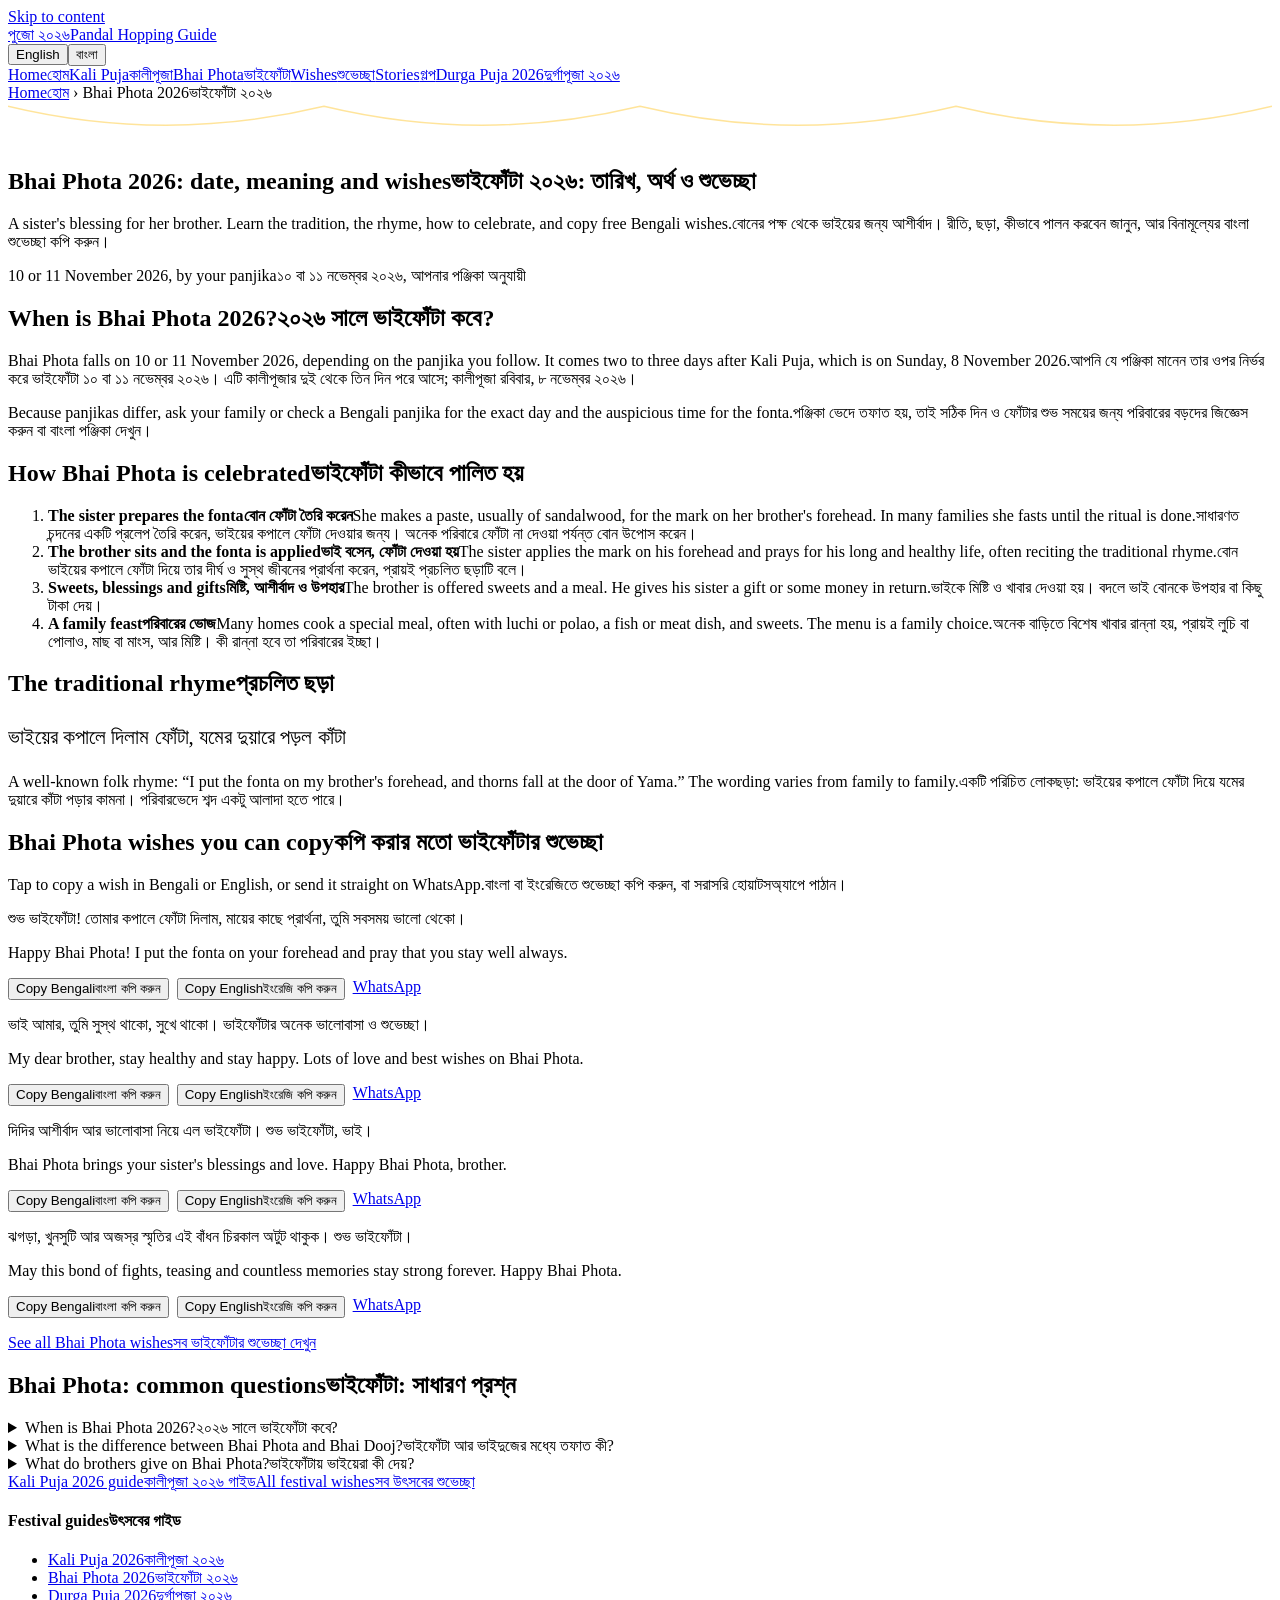
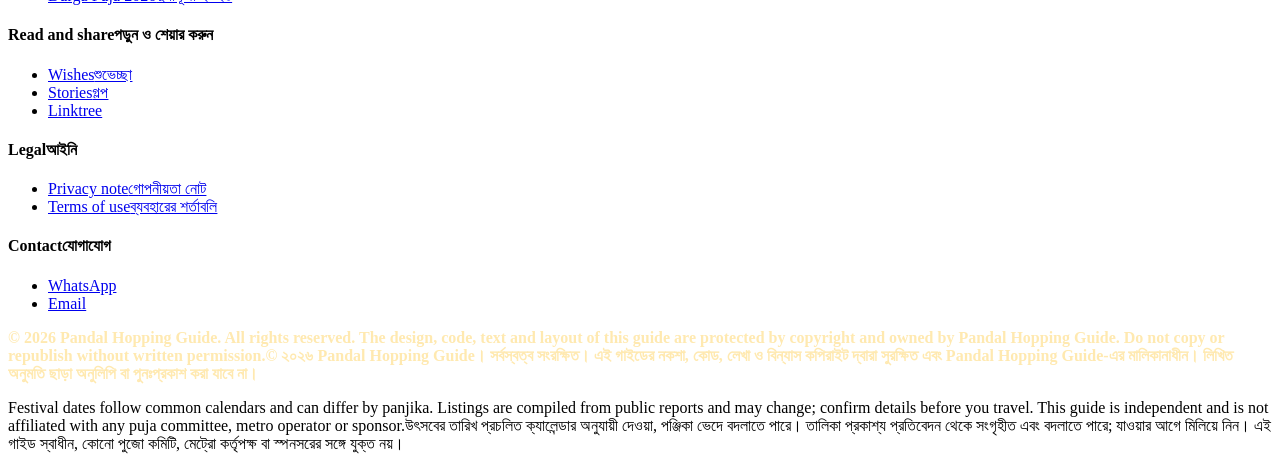
==== commit 84c742e0: "sub main file phota" ====
--- a/index.html
+++ b/index.html
@@ -1 +1 @@
-<!DOCTYPE html><html lang="en" data-lang="en"><head><meta charset="utf-8"><meta name="viewport" content="width=device-width, initial-scale=1, viewport-fit=cover"><title>Pandal Hopping Guide | Kolkata festival guides, Bengali wishes and stories</title><meta name="description" content="Kolkata festival guides for Kali Puja and Bhai Phota 2026, free Bengali wishing posts, short Bengali stories, and the Durga Puja 2026 pandal guide archive."><link rel="canonical" href="https://pandalhoppingguide.co.in/"><meta name="robots" content="index, follow, max-image-preview:large"><meta name="theme-color" content="#B3121F"><meta property="og:type" content="website"><meta property="og:site_name" content="Pandal Hopping Guide"><meta property="og:title" content="Pandal Hopping Guide | Kolkata festival guides, Bengali wishes and stories"><meta property="og:description" content="Kolkata festival guides for Kali Puja and Bhai Phota 2026, free Bengali wishing posts, short Bengali stories, and the Durga Puja 2026 pandal guide archive."><meta property="og:url" content="https://pandalhoppingguide.co.in/"><meta property="og:image" content="https://pandalhoppingguide.co.in/assets/og-home.jpg"><meta property="og:image:width" content="1200"><meta property="og:image:height" content="630"><meta property="og:locale" content="en_IN"><meta property="og:locale:alternate" content="bn_IN"><meta name="twitter:card" content="summary_large_image"><meta name="twitter:title" content="Pandal Hopping Guide | Kolkata festival guides, Bengali wishes and stories"><meta name="twitter:description" content="Kolkata festival guides for Kali Puja and Bhai Phota 2026, free Bengali wishing posts, short Bengali stories, and the Durga Puja 2026 pandal guide archive."><meta name="twitter:image" content="https://pandalhoppingguide.co.in/assets/og-home.jpg"><link rel="icon" href="data:image/svg+xml,%3Csvg xmlns=%27http://www.w3.org/2000/svg%27 viewBox=%270 0 100 100%27%3E%3Ctext y=%27.9em%27 font-size=%2790%27%3E%F0%9F%AA%94%3C/text%3E%3C/svg%3E"><link rel="preconnect" href="https://fonts.googleapis.com"><link rel="preconnect" href="https://fonts.gstatic.com" crossorigin><link href="https://fonts.googleapis.com/css2?family=Hind+Siliguri:wght@400;500;600;700&amp;family=Tiro+Bangla:ital@0;1&amp;display=swap" rel="stylesheet"><link rel="stylesheet" href="assets/base.css"><link rel="stylesheet" href="assets/extra.css"><script>(function(){var l="";try{l=localStorage.getItem("pujo-lang")||""}catch(e){}if(l!=="bn"&&l!=="en")l=(navigator.language||"").toLowerCase().indexOf("bn")===0?"bn":"en";var d=document.documentElement;d.dataset.lang=l;d.lang=l==="bn"?"bn":"en";})();</script><script type="application/ld+json">{"@context": "https://schema.org", "@type": "WebSite", "name": "Pandal Hopping Guide", "url": "https://pandalhoppingguide.co.in/", "inLanguage": ["en", "bn"], "description": "Kolkata festival guides, free Bengali festival wishing posts and short Bengali stories."}</script><script>if(/^#\/(pandals|plan|shows|wishes|stories|advertise)/.test(location.hash))location.replace("durga-puja-2026/"+location.hash);</script></head><body><a class="skip" href="#main">Skip to content</a><div class="par" aria-hidden="true"></div><header class="site-hdr"><div class="wrap hdr-in"><a class="brand" href="./"><span class="brand-bn" lang="bn">পুজো ২০২৬</span><span class="brand-name">Pandal Hopping Guide</span></a><div class="lang" role="group" aria-label="Language"><button type="button" data-lang-btn="en" aria-pressed="true">English</button><button type="button" data-lang-btn="bn" aria-pressed="false" lang="bn">বাংলা</button></div><nav class="tabs" aria-label="Main"><a href="" aria-current="page"><span class="en">Home</span><span class="bn">হোম</span></a><a href="kali-puja-2026/"><span class="en">Kali Puja</span><span class="bn">কালীপূজা</span></a><a href="bhai-phota-2026/"><span class="en">Bhai Phota</span><span class="bn">ভাইফোঁটা</span></a><a href="wishes/"><span class="en">Wishes</span><span class="bn">শুভেচ্ছা</span></a><a href="stories/"><span class="en">Stories</span><span class="bn">গল্প</span></a><a href="durga-puja-2026/"><span class="en">Durga Puja 2026</span><span class="bn">দুর্গাপূজা ২০২৬</span></a></nav></div></header><main id="main"><section class="hero-band " id="hero-band"><div class="lights" id="lights" aria-hidden="true"><svg class="swag" viewBox="0 0 1200 40" preserveAspectRatio="none"><path d="M0 4 Q150 40 300 4 Q450 40 600 4 Q750 40 900 4 Q1050 40 1200 4" fill="none" stroke="rgba(255,214,102,.65)" stroke-width="1.5" vector-effect="non-scaling-stroke"/></svg></div><div class="wrap hero"><h1><span class="en">Puja 2026 has ended. The festival of lights is next.</span><span class="bn">পুজো শেষ, এবার আলোর উৎসব।</span></h1><p class="sub"><span class="en">Thank you for hopping with us. Kali Puja and Bhai Phota are coming up, and the Durga Puja 2026 guide stays online.</span><span class="bn">আমাদের সঙ্গে প্যান্ডেল ঘোরার জন্য ধন্যবাদ। কালীপূজা ও ভাইফোঁটা আসছে, আর দুর্গাপূজা ২০২৬-এর গাইডও থাকছে।</span></p><div class="cta-row"><a class="btn map big" href="kali-puja-2026/"><span class="en">Kali Puja pandal guide</span><span class="bn">কালীপূজা প্যান্ডেল গাইড</span></a><a class="btn big" href="bhai-phota-2026/"><span class="en">Bhai Phota guide</span><span class="bn">ভাইফোঁটা গাইড</span></a><a class="btn big" href="durga-puja-2026/"><span class="en">Durga Puja 2026 archive</span><span class="bn">দুর্গাপূজা ২০২৬ আর্কাইভ</span></a></div></div></section><div class="wrap"><section class="sec" aria-labelledby="up-h"><h2 id="up-h"><span class="en">Coming up</span><span class="bn">যা আসছে</span></h2><p class="desc"><span class="en">The next Bengali festivals, with dates from commonly used calendars.</span><span class="bn">পরের বাঙালি উৎসবগুলি, প্রচলিত ক্যালেন্ডারের তারিখ সহ।</span></p><ol class="timeline"><li><b><span class="en">Kojagari Lakshmi Puja</span><span class="bn">কোজাগরী লক্ষ্মীপূজা</span></b><span><span class="en">Sunday, 25 October 2026</span><span class="bn">রবিবার, ২৫ অক্টোবর ২০২৬</span> · <span class="cd dbadge" data-countdown="2026-10-25"></span></span><br><span><span class="en">Lakshmi is worshipped at home on the full-moon night after Dashami.</span><span class="bn">দশমীর পরের পূর্ণিমার রাতে ঘরে ঘরে লক্ষ্মীপূজা হয়।</span></span></li><li><b><span class="en">Kali Puja and Diwali</span><span class="bn">কালীপূজা ও দীপাবলি</span></b><span><span class="en">Sunday, 8 November 2026</span><span class="bn">রবিবার, ৮ নভেম্বর ২০২৬</span> · <span class="cd dbadge" data-countdown="2026-11-08"></span></span><br><span><span class="en">Kolkata&#x27;s night of lights and Kali pandals. See the pandal guide.</span><span class="bn">কলকাতার আলোর রাত ও কালী প্যান্ডেল। প্যান্ডেল গাইড দেখুন।</span></span> <a href="kali-puja-2026/" style="font-weight:700;color:var(--lal)"><span class="en">Open guide</span><span class="bn">গাইড খুলুন</span></a></li><li><b><span class="en">Bhai Phota</span><span class="bn">ভাইফোঁটা</span></b><span><span class="en">10 or 11 November 2026, depending on the panjika</span><span class="bn">১০ বা ১১ নভেম্বর ২০২৬, পঞ্জিকা অনুযায়ী</span> · <span class="cd dbadge" data-countdown="2026-11-10"></span></span><br><span><span class="en">Sisters apply the fonta on their brothers&#x27; foreheads. Read the guide and copy wishes.</span><span class="bn">বোনেরা ভাইয়ের কপালে ফোঁটা দেন। গাইড পড়ুন, শুভেচ্ছা কপি করুন।</span></span> <a href="bhai-phota-2026/" style="font-weight:700;color:var(--lal)"><span class="en">Open guide</span><span class="bn">গাইড খুলুন</span></a></li><li><b><span class="en">Saraswati Puja</span><span class="bn">সরস্বতী পূজা</span></b><span><span class="en">Thursday, 11 February 2027</span><span class="bn">বৃহস্পতিবার, ১১ ফেব্রুয়ারি ২০২৭</span> · <span class="cd dbadge" data-countdown="2027-02-11"></span></span><br><span><span class="en">Pens, books and yellow and white clothes. Wishing posts coming soon.</span><span class="bn">কলম, বই আর হলুদ-সাদা পোশাকের দিন। শুভেচ্ছা পোস্ট শীঘ্রই আসছে।</span></span></li></ol><p class="note"><span class="en">Dates can differ by panjika, so confirm with your family or local calendar.</span><span class="bn">পঞ্জিকা ভেদে তারিখ আলাদা হতে পারে, তাই পরিবার বা স্থানীয় ক্যালেন্ডারে মিলিয়ে নিন।</span></p></section><section class="sec" aria-labelledby="gd-h"><h2 id="gd-h"><span class="en">Guides and things to read</span><span class="bn">গাইড ও পড়ার মতো লেখা</span></h2><div class="fest-grid"><a class="fcard feature" href="kali-puja-2026/"><span class="dbadge"><span class="en">Sunday 8 Nov 2026</span><span class="bn">রবিবার ৮ নভেম্বর ২০২৬</span></span><h3><span class="en">Kali Puja 2026 pandal guide</span><span class="bn">কালীপূজা ২০২৬ প্যান্ডেল গাইড</span></h3><p><span class="en">Famous Kali Pujas around Kolkata, with maps, metro and a free route planner.</span><span class="bn">কলকাতার আশপাশের বিখ্যাত কালীপূজা, ম্যাপ, মেট্রো আর বিনামূল্যের রুট প্ল্যানার সহ।</span></p><span class="go"><span class="en">Open</span><span class="bn">খুলুন</span></span></a><a class="fcard " href="bhai-phota-2026/"><span class="dbadge"><span class="en">10 or 11 Nov 2026</span><span class="bn">১০ বা ১১ নভেম্বর ২০২৬</span></span><h3><span class="en">Bhai Phota 2026</span><span class="bn">ভাইফোঁটা ২০২৬</span></h3><p><span class="en">The tradition, the rhyme, how to celebrate, and wishes you can copy.</span><span class="bn">রীতি, ছড়া, কীভাবে পালন করবেন, আর কপি করার মতো শুভেচ্ছা।</span></p><span class="go"><span class="en">Open</span><span class="bn">খুলুন</span></span></a><a class="fcard " href="durga-puja-2026/"><span class="dbadge"><span class="en">Archive</span><span class="bn">আর্কাইভ</span></span><h3><span class="en">Durga Puja 2026 archive</span><span class="bn">দুর্গাপূজা ২০২৬ আর্কাইভ</span></h3><p><span class="en">61 pandals by region, in-page maps, route planner and free wishing posts.</span><span class="bn">অঞ্চল অনুযায়ী ৬১টি প্যান্ডেল, পেজের ভেতরে ম্যাপ, রুট প্ল্যানার ও বিনামূল্যের শুভেচ্ছা পোস্ট।</span></p><span class="go"><span class="en">Open</span><span class="bn">খুলুন</span></span></a><a class="fcard " href="wishes/"><span class="dbadge"><span class="en">Free</span><span class="bn">বিনামূল্যে</span></span><h3><span class="en">Festival wishes</span><span class="bn">উৎসবের শুভেচ্ছা</span></h3><p><span class="en">Free Bengali wishing posts to download, and wishes to copy for Kali Puja and Bhai Phota.</span><span class="bn">ডাউনলোড করার মতো বিনামূল্যের বাংলা শুভেচ্ছা পোস্ট, আর কালীপূজা ও ভাইফোঁটার শুভেচ্ছা কপি করার জন্য।</span></p><span class="go"><span class="en">Open</span><span class="bn">খুলুন</span></span></a><a class="fcard " href="stories/"><span class="dbadge"><span class="en">Bengali</span><span class="bn">বাংলা</span></span><h3><span class="en">Stories and blog</span><span class="bn">গল্প ও ব্লগ</span></h3><p><span class="en">Short Bengali stories and notes from the pandal trail.</span><span class="bn">প্যান্ডেলের পথ থেকে ছোট বাংলা গল্প আর কিছু কথা।</span></p><span class="go"><span class="en">Open</span><span class="bn">খুলুন</span></span></a></div></section><section class="sec" aria-labelledby="wp-h"><h2 id="wp-h"><span class="en">Free wishing posts</span><span class="bn">বিনামূল্যের শুভেচ্ছা পোস্ট</span></h2><p class="desc"><span class="en">Download Durga Puja wishing posts, or copy ready-made wishes for Kali Puja and Bhai Phota.</span><span class="bn">দুর্গাপূজার শুভেচ্ছা পোস্ট ডাউনলোড করুন, বা কালীপূজা ও ভাইফোঁটার তৈরি শুভেচ্ছা কপি করুন।</span></p><div class="wgrid"><a href="wishes/durga-puja/" class="wcard" style="text-decoration:none"><div class="wimg"><img src="images/wishes/thumbs/Subho-Mahashosti-Golden.jpg" width="640" height="640" alt="Subho Mahashosti greeting with white goddess eyes and a golden lamp on a gold to maroon gradient" loading="lazy"></div></a><a href="wishes/durga-puja/" class="wcard" style="text-decoration:none"><div class="wimg"><img src="images/wishes/thumbs/Shubhechha-Mahashashthi.jpg" width="640" height="640" alt="Bengali greeting Shubhechha Mahashashthi with a half goddess face and trident on crumpled white paper with mandala corners" loading="lazy"></div></a><a href="wishes/durga-puja/" class="wcard" style="text-decoration:none"><div class="wimg"><img src="images/wishes/thumbs/Subho-Mahasaptami-Golden-Lamp.jpg" width="640" height="640" alt="Subho Mahasaptami greeting with a golden lamp, a trident and the goddess face line art on an amber background with white mandala corners" loading="lazy"></div></a><a href="wishes/durga-puja/" class="wcard" style="text-decoration:none"><div class="wimg"><img src="images/wishes/thumbs/Subho-Mahasaptami-Haldi-Yellow.jpg" width="640" height="640" alt="Subho Mahasaptami greeting with goddess eyes on a turmeric yellow band between olive panels with gold flower outlines" loading="lazy"></div></a></div><a class="morebox" href="https://linktr.ee/R_comesfirst" target="_blank" rel="noopener"><span class="mtxt"><span class="mt"><span class="en">For more wishes, click here</span><span class="bn">আরও শুভেচ্ছার জন্য এখানে ক্লিক করুন</span></span><span class="ms"><span class="en">See all our wishing posts on Linktree</span><span class="bn">লিংকট্রিতে আমাদের সব শুভেচ্ছা পোস্ট দেখুন</span></span></span><svg viewBox="0 0 24 24" aria-hidden="true"><path d="M7 17 17 7M9 7h8v8"/></svg></a></section><section class="sec" aria-labelledby="st-h"><h2 id="st-h"><span class="en">Stories and blog</span><span class="bn">গল্প ও ব্লগ</span></h2><div class="sgrid"><a class="scard story" href="stories/didar-lalpere/"><div><span class="tag" style="margin:0"><span class="en">Story</span><span class="bn">গল্প</span></span></div><h3 lang="bn">দিদার লালপেড়ে শাড়ি</h3><p class="en">Grandmother&#x27;s red-bordered saree</p><p class="ex" lang="bn">অষ্টমীর ভোরে মিতুলের ঘুম ভাঙল শিউলির গন্ধে। চোখ কচলে সে দেখল, বারান্দার দড়িতে ঝুলছে একটা সাদা শাড়ি, যার পাড়টা টকটকে লাল। রাতেই দিদা সেটা কেচে শুকোতে দিয়েছে।</p><div class="foot"><span><span class="en">2 min read</span><span class="bn">২ মিনিটের পাঠ</span></span><span class="read"><span class="en">Read</span><span class="bn">পড়ুন</span></span></div></a><a class="scard story" href="stories/dhakir-bol/"><div><span class="tag" style="margin:0"><span class="en">Story</span><span class="bn">গল্প</span></span></div><h3 lang="bn">ঢাকির বোল</h3><p class="en">The dhaki&#x27;s beat</p><p class="ex" lang="bn">বিজয় ঢাকি আজ ভোরের ট্রেনে শিয়ালদায় নেমেছে। কাঁধে ঢাক, হাতে কাঠি, আর ঝোলায় বউয়ের বেঁধে দেওয়া চিঁড়ে-গুড়। প্রতি বছর পুজোর আগে সে গ্রাম ছেড়ে শহরে আসে, প্যান্ডেলে ঢাক বাজাতে।</p><div class="foot"><span><span class="en">2 min read</span><span class="bn">২ মিনিটের পাঠ</span></span><span class="read"><span class="en">Read</span><span class="bn">পড়ুন</span></span></div></a><a class="scard blog" href="stories/pandal-hopping-panch-raat/"><div><span class="tag sp" style="margin:0"><span class="en">Blog</span><span class="bn">ব্লগ</span></span></div><h3 lang="bn">প্যান্ডেল হপিংয়ের পাঁচ রাত: কিছু কাজের কথা</h3><p class="en">Five nights of pandal hopping: some practical advice</p><p class="ex" lang="bn">পুজোয় প্যান্ডেল ঘোরা মানে শুধু ঠাকুর দেখা নয়, ভিড়, হাঁটা আর খিদের এক লম্বা পরীক্ষাও বটে। কয়েকটা সহজ কথা মাথায় রাখলে রাতটা অনেক আরামের হয়।</p><div class="foot"><span><span class="en">2 min read</span><span class="bn">২ মিনিটের পাঠ</span></span><span class="read"><span class="en">Read</span><span class="bn">পড়ুন</span></span></div></a><a class="scard blog" href="stories/kumartulir-bikel/"><div><span class="tag sp" style="margin:0"><span class="en">Blog</span><span class="bn">ব্লগ</span></span></div><h3 lang="bn">কুমোরটুলির এক বিকেল</h3><p class="en">An afternoon in Kumartuli</p><p class="ex" lang="bn">পুজোর কয়েক সপ্তাহ আগে এক বিকেলে কুমোরটুলির গলিতে ঢুকেছিলাম। সরু গলি, দু’পাশে খড় আর বাঁশের কাঠামো, আর বাতাসে এঁটেল মাটির ভেজা গন্ধ। কোথাও আধখানা প্রতিমার মুখ, কোথাও শুধু চালচিত্রের কাঠামো।</p><div class="foot"><span><span class="en">2 min read</span><span class="bn">২ মিনিটের পাঠ</span></span><span class="read"><span class="en">Read</span><span class="bn">পড়ুন</span></span></div></a></div></section></div></main><footer><div class="wrap"><div class="foot-grid"><div><h4><span class="en">Festival guides</span><span class="bn">উৎসবের গাইড</span></h4><ul><li><a href="kali-puja-2026/"><span class="en">Kali Puja 2026</span><span class="bn">কালীপূজা ২০২৬</span></a></li><li><a href="bhai-phota-2026/"><span class="en">Bhai Phota 2026</span><span class="bn">ভাইফোঁটা ২০২৬</span></a></li><li><a href="durga-puja-2026/"><span class="en">Durga Puja 2026</span><span class="bn">দুর্গাপূজা ২০২৬</span></a></li></ul></div><div><h4><span class="en">Read and share</span><span class="bn">পড়ুন ও শেয়ার করুন</span></h4><ul><li><a href="wishes/"><span class="en">Wishes</span><span class="bn">শুভেচ্ছা</span></a></li><li><a href="stories/"><span class="en">Stories</span><span class="bn">গল্প</span></a></li><li><a href="https://linktr.ee/R_comesfirst" target="_blank" rel="noopener">Linktree</a></li></ul></div><div><h4><span class="en">Legal</span><span class="bn">আইনি</span></h4><ul><li><a href="privacy/"><span class="en">Privacy note</span><span class="bn">গোপনীয়তা নোট</span></a></li><li><a href="terms/"><span class="en">Terms of use</span><span class="bn">ব্যবহারের শর্তাবলি</span></a></li></ul></div><div><h4><span class="en">Contact</span><span class="bn">যোগাযোগ</span></h4><ul><li><a href="https://wa.me/916291825728?text=Hello%2C%20I%20am%20writing%20from%20Pandal%20Hopping%20Guide." target="_blank" rel="noopener">WhatsApp</a></li><li><a href="https://mail.google.com/mail/?view=cm&amp;fs=1&amp;to=meenineseven97@gmail.com" target="_blank" rel="noopener">Email</a></li></ul></div></div><p id="copyright" style="color:#FFE9B0;font-weight:600"><span class="en">© 2026 Pandal Hopping Guide. All rights reserved. The design, code, text and layout of this guide are protected by copyright and owned by Pandal Hopping Guide. Do not copy or republish without written permission.</span><span class="bn">© ২০২৬ Pandal Hopping Guide। সর্বস্বত্ব সংরক্ষিত। এই গাইডের নকশা, কোড, লেখা ও বিন্যাস কপিরাইট দ্বারা সুরক্ষিত এবং Pandal Hopping Guide-এর মালিকানাধীন। লিখিত অনুমতি ছাড়া অনুলিপি বা পুনঃপ্রকাশ করা যাবে না।</span></p><p><span class="en">Festival dates follow common calendars and can differ by panjika. Listings are compiled from public reports and may change; confirm details before you travel. This guide is independent and is not affiliated with any puja committee, metro operator or sponsor.</span><span class="bn">উৎসবের তারিখ প্রচলিত ক্যালেন্ডার অনুযায়ী দেওয়া, পঞ্জিকা ভেদে বদলাতে পারে। তালিকা প্রকাশ্য প্রতিবেদন থেকে সংগৃহীত এবং বদলাতে পারে; যাওয়ার আগে মিলিয়ে নিন। এই গাইড স্বাধীন, কোনো পুজো কমিটি, মেট্রো কর্তৃপক্ষ বা স্পনসরের সঙ্গে যুক্ত নয়।</span></p></div></footer><div class="toast" id="toast" role="status" aria-live="polite"></div><script src="assets/site.js" defer></script></body></html>+<!DOCTYPE html><html lang="en" data-lang="en"><head><meta charset="utf-8"><meta name="viewport" content="width=device-width, initial-scale=1, viewport-fit=cover"><title>Bhai Phota 2026 Date, Meaning, Wishes and How to Celebrate</title><meta name="description" content="Bhai Phota 2026 falls on 10 or 11 November depending on the panjika. Learn the tradition, the folk rhyme, how to celebrate, and copy free Bengali wishes."><link rel="canonical" href="https://pandalhoppingguide.co.in/bhai-phota-2026/"><meta name="robots" content="index, follow, max-image-preview:large"><meta name="theme-color" content="#B3121F"><meta property="og:type" content="article"><meta property="og:site_name" content="Pandal Hopping Guide"><meta property="og:title" content="Bhai Phota 2026 Date, Meaning, Wishes and How to Celebrate"><meta property="og:description" content="Bhai Phota 2026 falls on 10 or 11 November depending on the panjika. Learn the tradition, the folk rhyme, how to celebrate, and copy free Bengali wishes."><meta property="og:url" content="https://pandalhoppingguide.co.in/bhai-phota-2026/"><meta property="og:image" content="https://pandalhoppingguide.co.in/assets/og-bhai-phota.jpg"><meta property="og:image:width" content="1200"><meta property="og:image:height" content="630"><meta property="og:locale" content="en_IN"><meta property="og:locale:alternate" content="bn_IN"><meta name="twitter:card" content="summary_large_image"><meta name="twitter:title" content="Bhai Phota 2026 Date, Meaning, Wishes and How to Celebrate"><meta name="twitter:description" content="Bhai Phota 2026 falls on 10 or 11 November depending on the panjika. Learn the tradition, the folk rhyme, how to celebrate, and copy free Bengali wishes."><meta name="twitter:image" content="https://pandalhoppingguide.co.in/assets/og-bhai-phota.jpg"><link rel="icon" href="data:image/svg+xml,%3Csvg xmlns=%27http://www.w3.org/2000/svg%27 viewBox=%270 0 100 100%27%3E%3Ctext y=%27.9em%27 font-size=%2790%27%3E%F0%9F%AA%94%3C/text%3E%3C/svg%3E"><link rel="preconnect" href="https://fonts.googleapis.com"><link rel="preconnect" href="https://fonts.gstatic.com" crossorigin><link href="https://fonts.googleapis.com/css2?family=Hind+Siliguri:wght@400;500;600;700&amp;family=Tiro+Bangla:ital@0;1&amp;display=swap" rel="stylesheet"><link rel="stylesheet" href="../assets/base.css"><link rel="stylesheet" href="../assets/extra.css"><script>(function(){var l="";try{l=localStorage.getItem("pujo-lang")||""}catch(e){}if(l!=="bn"&&l!=="en")l=(navigator.language||"").toLowerCase().indexOf("bn")===0?"bn":"en";var d=document.documentElement;d.dataset.lang=l;d.lang=l==="bn"?"bn":"en";})();</script><script type="application/ld+json">{"@context": "https://schema.org", "@type": "Article", "headline": "Bhai Phota 2026: date, meaning and wishes", "description": "Bhai Phota 2026 falls on 10 or 11 November depending on the panjika. Learn the tradition, the folk rhyme, how to celebrate, and copy free Bengali wishes.", "inLanguage": "en", "datePublished": "2026-10-24", "dateModified": "2026-10-24", "mainEntityOfPage": "https://pandalhoppingguide.co.in/bhai-phota-2026/", "image": ["https://pandalhoppingguide.co.in/assets/og-bhai-phota.jpg"], "author": {"@type": "Organization", "name": "Pandal Hopping Guide", "url": "https://pandalhoppingguide.co.in/"}, "publisher": {"@type": "Organization", "name": "Pandal Hopping Guide"}}</script><script type="application/ld+json">{"@context": "https://schema.org", "@type": "FAQPage", "mainEntity": [{"@type": "Question", "name": "When is Bhai Phota 2026?", "acceptedAnswer": {"@type": "Answer", "text": "Bhai Phota falls on 10 or 11 November 2026, depending on the panjika you follow. It comes two to three days after Kali Puja. Ask your family or check a Bengali panjika for the exact day."}}, {"@type": "Question", "name": "What is the difference between Bhai Phota and Bhai Dooj?", "acceptedAnswer": {"@type": "Answer", "text": "They are the same idea, a sister's blessing for her brother, celebrated after Diwali in different regions. Bengal calls it Bhai Phota and the fonta is a central part of it."}}, {"@type": "Question", "name": "What do brothers give on Bhai Phota?", "acceptedAnswer": {"@type": "Answer", "text": "Brothers usually give their sisters a gift or some money as a blessing in return. There is no fixed rule, and a thoughtful small gift is just as welcome."}}]}</script><script type="application/ld+json">{"@context": "https://schema.org", "@type": "BreadcrumbList", "itemListElement": [{"@type": "ListItem", "position": 1, "name": "Home", "item": "https://pandalhoppingguide.co.in/"}, {"@type": "ListItem", "position": 2, "name": "Bhai Phota 2026", "item": "https://pandalhoppingguide.co.in/bhai-phota-2026/"}]}</script></head><body><a class="skip" href="#main">Skip to content</a><div class="par" aria-hidden="true"></div><header class="site-hdr"><div class="wrap hdr-in"><a class="brand" href="../"><span class="brand-bn" lang="bn">পুজো ২০২৬</span><span class="brand-name">Pandal Hopping Guide</span></a><div class="lang" role="group" aria-label="Language"><button type="button" data-lang-btn="en" aria-pressed="true">English</button><button type="button" data-lang-btn="bn" aria-pressed="false" lang="bn">বাংলা</button></div><nav class="tabs" aria-label="Main"><a href="../"><span class="en">Home</span><span class="bn">হোম</span></a><a href="../kali-puja-2026/"><span class="en">Kali Puja</span><span class="bn">কালীপূজা</span></a><a href="../bhai-phota-2026/" aria-current="page"><span class="en">Bhai Phota</span><span class="bn">ভাইফোঁটা</span></a><a href="../wishes/"><span class="en">Wishes</span><span class="bn">শুভেচ্ছা</span></a><a href="../stories/"><span class="en">Stories</span><span class="bn">গল্প</span></a><a href="../durga-puja-2026/"><span class="en">Durga Puja 2026</span><span class="bn">দুর্গাপূজা ২০২৬</span></a></nav></div></header><main id="main"><nav class="crumbs wrap" aria-label="Breadcrumb"><a href="../"><span class="en">Home</span><span class="bn">হোম</span></a> › <span><span class="en">Bhai Phota 2026</span><span class="bn">ভাইফোঁটা ২০২৬</span></span></nav><section class="hero-band mini-hero" id="hero-band"><div class="lights" id="lights" aria-hidden="true"><svg class="swag" viewBox="0 0 1200 40" preserveAspectRatio="none"><path d="M0 4 Q150 40 300 4 Q450 40 600 4 Q750 40 900 4 Q1050 40 1200 4" fill="none" stroke="rgba(255,214,102,.65)" stroke-width="1.5" vector-effect="non-scaling-stroke"/></svg></div><div class="wrap hero"><h1><span class="en">Bhai Phota 2026: date, meaning and wishes</span><span class="bn">ভাইফোঁটা ২০২৬: তারিখ, অর্থ ও শুভেচ্ছা</span></h1><p class="sub"><span class="en">A sister&#x27;s blessing for her brother. Learn the tradition, the rhyme, how to celebrate, and copy free Bengali wishes.</span><span class="bn">বোনের পক্ষ থেকে ভাইয়ের জন্য আশীর্বাদ। রীতি, ছড়া, কীভাবে পালন করবেন জানুন, আর বিনামূল্যের বাংলা শুভেচ্ছা কপি করুন।</span></p><p class="stats"><span class="dbadge"><span class="en">10 or 11 November 2026, by your panjika</span><span class="bn">১০ বা ১১ নভেম্বর ২০২৬, আপনার পঞ্জিকা অনুযায়ী</span></span> <span class="cd" data-countdown="2026-11-10" style="color:#FFE08A"></span></p></div></section><div class="wrap prose-wrap"><section class="sec prose"><h2><span class="en">When is Bhai Phota 2026?</span><span class="bn">২০২৬ সালে ভাইফোঁটা কবে?</span></h2><p><span class="en">Bhai Phota falls on 10 or 11 November 2026, depending on the panjika you follow. It comes two to three days after Kali Puja, which is on Sunday, 8 November 2026.</span><span class="bn">আপনি যে পঞ্জিকা মানেন তার ওপর নির্ভর করে ভাইফোঁটা ১০ বা ১১ নভেম্বর ২০২৬। এটি কালীপূজার দুই থেকে তিন দিন পরে আসে; কালীপূজা রবিবার, ৮ নভেম্বর ২০২৬।</span></p><p><span class="en">Because panjikas differ, ask your family or check a Bengali panjika for the exact day and the auspicious time for the fonta.</span><span class="bn">পঞ্জিকা ভেদে তফাত হয়, তাই সঠিক দিন ও ফোঁটার শুভ সময়ের জন্য পরিবারের বড়দের জিজ্ঞেস করুন বা বাংলা পঞ্জিকা দেখুন।</span></p></section><section class="sec" aria-labelledby="hw-h"><h2 id="hw-h"><span class="en">How Bhai Phota is celebrated</span><span class="bn">ভাইফোঁটা কীভাবে পালিত হয়</span></h2><ol class="timeline"><li><b><span class="en">The sister prepares the fonta</span><span class="bn">বোন ফোঁটা তৈরি করেন</span></b><span><span class="en">She makes a paste, usually of sandalwood, for the mark on her brother&#x27;s forehead. In many families she fasts until the ritual is done.</span><span class="bn">সাধারণত চন্দনের একটি প্রলেপ তৈরি করেন, ভাইয়ের কপালে ফোঁটা দেওয়ার জন্য। অনেক পরিবারে ফোঁটা না দেওয়া পর্যন্ত বোন উপোস করেন।</span></span></li><li><b><span class="en">The brother sits and the fonta is applied</span><span class="bn">ভাই বসেন, ফোঁটা দেওয়া হয়</span></b><span><span class="en">The sister applies the mark on his forehead and prays for his long and healthy life, often reciting the traditional rhyme.</span><span class="bn">বোন ভাইয়ের কপালে ফোঁটা দিয়ে তার দীর্ঘ ও সুস্থ জীবনের প্রার্থনা করেন, প্রায়ই প্রচলিত ছড়াটি বলে।</span></span></li><li><b><span class="en">Sweets, blessings and gifts</span><span class="bn">মিষ্টি, আশীর্বাদ ও উপহার</span></b><span><span class="en">The brother is offered sweets and a meal. He gives his sister a gift or some money in return.</span><span class="bn">ভাইকে মিষ্টি ও খাবার দেওয়া হয়। বদলে ভাই বোনকে উপহার বা কিছু টাকা দেয়।</span></span></li><li><b><span class="en">A family feast</span><span class="bn">পরিবারের ভোজ</span></b><span><span class="en">Many homes cook a special meal, often with luchi or polao, a fish or meat dish, and sweets. The menu is a family choice.</span><span class="bn">অনেক বাড়িতে বিশেষ খাবার রান্না হয়, প্রায়ই লুচি বা পোলাও, মাছ বা মাংস, আর মিষ্টি। কী রান্না হবে তা পরিবারের ইচ্ছা।</span></span></li></ol></section><section class="sec"><h2><span class="en">The traditional rhyme</span><span class="bn">প্রচলিত ছড়া</span></h2><div class="noteBox" style="font-family:var(--serif);font-size:1.3rem;line-height:1.9" lang="bn">ভাইয়ের কপালে দিলাম ফোঁটা, যমের দুয়ারে পড়ল কাঁটা</div><p class="note"><span class="en">A well-known folk rhyme: “I put the fonta on my brother&#x27;s forehead, and thorns fall at the door of Yama.” The wording varies from family to family.</span><span class="bn">একটি পরিচিত লোকছড়া: ভাইয়ের কপালে ফোঁটা দিয়ে যমের দুয়ারে কাঁটা পড়ার কামনা। পরিবারভেদে শব্দ একটু আলাদা হতে পারে।</span></p></section><section class="sec" aria-labelledby="bw-h"><h2 id="bw-h"><span class="en">Bhai Phota wishes you can copy</span><span class="bn">কপি করার মতো ভাইফোঁটার শুভেচ্ছা</span></h2><p class="desc"><span class="en">Tap to copy a wish in Bengali or English, or send it straight on WhatsApp.</span><span class="bn">বাংলা বা ইংরেজিতে শুভেচ্ছা কপি করুন, বা সরাসরি হোয়াটসঅ্যাপে পাঠান।</span></p><div class="wishlist"><div class="wish-line"><div><p class="bn-text" lang="bn">শুভ ভাইফোঁটা! তোমার কপালে ফোঁটা দিলাম, মায়ের কাছে প্রার্থনা, তুমি সবসময় ভালো থেকো।</p><p class="en-text">Happy Bhai Phota! I put the fonta on your forehead and pray that you stay well always.</p></div><div style="display:flex;gap:8px;flex-wrap:wrap"><button type="button" class="btn" data-copy="শুভ ভাইফোঁটা! তোমার কপালে ফোঁটা দিলাম, মায়ের কাছে প্রার্থনা, তুমি সবসময় ভালো থেকো।"><span class="en">Copy Bengali</span><span class="bn">বাংলা কপি করুন</span></button><button type="button" class="btn" data-copy="Happy Bhai Phota! I put the fonta on your forehead and pray that you stay well always."><span class="en">Copy English</span><span class="bn">ইংরেজি কপি করুন</span></button><a class="btn wa" target="_blank" rel="noopener" href="https://wa.me/?text=%E0%A6%B6%E0%A7%81%E0%A6%AD%20%E0%A6%AD%E0%A6%BE%E0%A6%87%E0%A6%AB%E0%A7%8B%E0%A6%81%E0%A6%9F%E0%A6%BE%21%20%E0%A6%A4%E0%A7%8B%E0%A6%AE%E0%A6%BE%E0%A6%B0%20%E0%A6%95%E0%A6%AA%E0%A6%BE%E0%A6%B2%E0%A7%87%20%E0%A6%AB%E0%A7%8B%E0%A6%81%E0%A6%9F%E0%A6%BE%20%E0%A6%A6%E0%A6%BF%E0%A6%B2%E0%A6%BE%E0%A6%AE%2C%20%E0%A6%AE%E0%A6%BE%E0%A6%AF%E0%A6%BC%E0%A7%87%E0%A6%B0%20%E0%A6%95%E0%A6%BE%E0%A6%9B%E0%A7%87%20%E0%A6%AA%E0%A7%8D%E0%A6%B0%E0%A6%BE%E0%A6%B0%E0%A7%8D%E0%A6%A5%E0%A6%A8%E0%A6%BE%2C%20%E0%A6%A4%E0%A7%81%E0%A6%AE%E0%A6%BF%20%E0%A6%B8%E0%A6%AC%E0%A6%B8%E0%A6%AE%E0%A6%AF%E0%A6%BC%20%E0%A6%AD%E0%A6%BE%E0%A6%B2%E0%A7%8B%20%E0%A6%A5%E0%A7%87%E0%A6%95%E0%A7%8B%E0%A5%A4">WhatsApp</a></div></div><div class="wish-line"><div><p class="bn-text" lang="bn">ভাই আমার, তুমি সুস্থ থাকো, সুখে থাকো। ভাইফোঁটার অনেক ভালোবাসা ও শুভেচ্ছা।</p><p class="en-text">My dear brother, stay healthy and stay happy. Lots of love and best wishes on Bhai Phota.</p></div><div style="display:flex;gap:8px;flex-wrap:wrap"><button type="button" class="btn" data-copy="ভাই আমার, তুমি সুস্থ থাকো, সুখে থাকো। ভাইফোঁটার অনেক ভালোবাসা ও শুভেচ্ছা।"><span class="en">Copy Bengali</span><span class="bn">বাংলা কপি করুন</span></button><button type="button" class="btn" data-copy="My dear brother, stay healthy and stay happy. Lots of love and best wishes on Bhai Phota."><span class="en">Copy English</span><span class="bn">ইংরেজি কপি করুন</span></button><a class="btn wa" target="_blank" rel="noopener" href="https://wa.me/?text=%E0%A6%AD%E0%A6%BE%E0%A6%87%20%E0%A6%86%E0%A6%AE%E0%A6%BE%E0%A6%B0%2C%20%E0%A6%A4%E0%A7%81%E0%A6%AE%E0%A6%BF%20%E0%A6%B8%E0%A7%81%E0%A6%B8%E0%A7%8D%E0%A6%A5%20%E0%A6%A5%E0%A6%BE%E0%A6%95%E0%A7%8B%2C%20%E0%A6%B8%E0%A7%81%E0%A6%96%E0%A7%87%20%E0%A6%A5%E0%A6%BE%E0%A6%95%E0%A7%8B%E0%A5%A4%20%E0%A6%AD%E0%A6%BE%E0%A6%87%E0%A6%AB%E0%A7%8B%E0%A6%81%E0%A6%9F%E0%A6%BE%E0%A6%B0%20%E0%A6%85%E0%A6%A8%E0%A7%87%E0%A6%95%20%E0%A6%AD%E0%A6%BE%E0%A6%B2%E0%A7%8B%E0%A6%AC%E0%A6%BE%E0%A6%B8%E0%A6%BE%20%E0%A6%93%20%E0%A6%B6%E0%A7%81%E0%A6%AD%E0%A7%87%E0%A6%9A%E0%A7%8D%E0%A6%9B%E0%A6%BE%E0%A5%A4">WhatsApp</a></div></div><div class="wish-line"><div><p class="bn-text" lang="bn">দিদির আশীর্বাদ আর ভালোবাসা নিয়ে এল ভাইফোঁটা। শুভ ভাইফোঁটা, ভাই।</p><p class="en-text">Bhai Phota brings your sister&#x27;s blessings and love. Happy Bhai Phota, brother.</p></div><div style="display:flex;gap:8px;flex-wrap:wrap"><button type="button" class="btn" data-copy="দিদির আশীর্বাদ আর ভালোবাসা নিয়ে এল ভাইফোঁটা। শুভ ভাইফোঁটা, ভাই।"><span class="en">Copy Bengali</span><span class="bn">বাংলা কপি করুন</span></button><button type="button" class="btn" data-copy="Bhai Phota brings your sister&#x27;s blessings and love. Happy Bhai Phota, brother."><span class="en">Copy English</span><span class="bn">ইংরেজি কপি করুন</span></button><a class="btn wa" target="_blank" rel="noopener" href="https://wa.me/?text=%E0%A6%A6%E0%A6%BF%E0%A6%A6%E0%A6%BF%E0%A6%B0%20%E0%A6%86%E0%A6%B6%E0%A7%80%E0%A6%B0%E0%A7%8D%E0%A6%AC%E0%A6%BE%E0%A6%A6%20%E0%A6%86%E0%A6%B0%20%E0%A6%AD%E0%A6%BE%E0%A6%B2%E0%A7%8B%E0%A6%AC%E0%A6%BE%E0%A6%B8%E0%A6%BE%20%E0%A6%A8%E0%A6%BF%E0%A6%AF%E0%A6%BC%E0%A7%87%20%E0%A6%8F%E0%A6%B2%20%E0%A6%AD%E0%A6%BE%E0%A6%87%E0%A6%AB%E0%A7%8B%E0%A6%81%E0%A6%9F%E0%A6%BE%E0%A5%A4%20%E0%A6%B6%E0%A7%81%E0%A6%AD%20%E0%A6%AD%E0%A6%BE%E0%A6%87%E0%A6%AB%E0%A7%8B%E0%A6%81%E0%A6%9F%E0%A6%BE%2C%20%E0%A6%AD%E0%A6%BE%E0%A6%87%E0%A5%A4">WhatsApp</a></div></div><div class="wish-line"><div><p class="bn-text" lang="bn">ঝগড়া, খুনসুটি আর অজস্র স্মৃতির এই বাঁধন চিরকাল অটুট থাকুক। শুভ ভাইফোঁটা।</p><p class="en-text">May this bond of fights, teasing and countless memories stay strong forever. Happy Bhai Phota.</p></div><div style="display:flex;gap:8px;flex-wrap:wrap"><button type="button" class="btn" data-copy="ঝগড়া, খুনসুটি আর অজস্র স্মৃতির এই বাঁধন চিরকাল অটুট থাকুক। শুভ ভাইফোঁটা।"><span class="en">Copy Bengali</span><span class="bn">বাংলা কপি করুন</span></button><button type="button" class="btn" data-copy="May this bond of fights, teasing and countless memories stay strong forever. Happy Bhai Phota."><span class="en">Copy English</span><span class="bn">ইংরেজি কপি করুন</span></button><a class="btn wa" target="_blank" rel="noopener" href="https://wa.me/?text=%E0%A6%9D%E0%A6%97%E0%A6%A1%E0%A6%BC%E0%A6%BE%2C%20%E0%A6%96%E0%A7%81%E0%A6%A8%E0%A6%B8%E0%A7%81%E0%A6%9F%E0%A6%BF%20%E0%A6%86%E0%A6%B0%20%E0%A6%85%E0%A6%9C%E0%A6%B8%E0%A7%8D%E0%A6%B0%20%E0%A6%B8%E0%A7%8D%E0%A6%AE%E0%A7%83%E0%A6%A4%E0%A6%BF%E0%A6%B0%20%E0%A6%8F%E0%A6%87%20%E0%A6%AC%E0%A6%BE%E0%A6%81%E0%A6%A7%E0%A6%A8%20%E0%A6%9A%E0%A6%BF%E0%A6%B0%E0%A6%95%E0%A6%BE%E0%A6%B2%20%E0%A6%85%E0%A6%9F%E0%A7%81%E0%A6%9F%20%E0%A6%A5%E0%A6%BE%E0%A6%95%E0%A7%81%E0%A6%95%E0%A5%A4%20%E0%A6%B6%E0%A7%81%E0%A6%AD%20%E0%A6%AD%E0%A6%BE%E0%A6%87%E0%A6%AB%E0%A7%8B%E0%A6%81%E0%A6%9F%E0%A6%BE%E0%A5%A4">WhatsApp</a></div></div></div><p style="margin-top:16px"><a class="btn map" href="../wishes/bhai-phota/"><span class="en">See all Bhai Phota wishes</span><span class="bn">সব ভাইফোঁটার শুভেচ্ছা দেখুন</span></a></p></section><section class="sec" aria-labelledby="bq-h"><h2 id="bq-h"><span class="en">Bhai Phota: common questions</span><span class="bn">ভাইফোঁটা: সাধারণ প্রশ্ন</span></h2><div class="faq"><details><summary><span class="en">When is Bhai Phota 2026?</span><span class="bn">২০২৬ সালে ভাইফোঁটা কবে?</span></summary><p><span class="en">Bhai Phota falls on 10 or 11 November 2026, depending on the panjika you follow. It comes two to three days after Kali Puja. Ask your family or check a Bengali panjika for the exact day.</span><span class="bn">আপনি যে পঞ্জিকা মানেন তার ওপর নির্ভর করে ভাইফোঁটা ১০ বা ১১ নভেম্বর ২০২৬। এটি কালীপূজার দুই থেকে তিন দিন পরে আসে। সঠিক দিনের জন্য পরিবারের বড়দের জিজ্ঞেস করুন বা বাংলা পঞ্জিকা দেখুন।</span></p></details><details><summary><span class="en">What is the difference between Bhai Phota and Bhai Dooj?</span><span class="bn">ভাইফোঁটা আর ভাইদুজের মধ্যে তফাত কী?</span></summary><p><span class="en">They are the same idea, a sister&#x27;s blessing for her brother, celebrated after Diwali in different regions. Bengal calls it Bhai Phota and the fonta is a central part of it.</span><span class="bn">মূল ভাবনা একই, বোনের পক্ষ থেকে ভাইয়ের জন্য আশীর্বাদ, দীপাবলির পরে বিভিন্ন অঞ্চলে পালিত হয়। বাংলায় একে ভাইফোঁটা বলা হয় এবং ফোঁটা দেওয়াই এর কেন্দ্রে।</span></p></details><details><summary><span class="en">What do brothers give on Bhai Phota?</span><span class="bn">ভাইফোঁটায় ভাইয়েরা কী দেয়?</span></summary><p><span class="en">Brothers usually give their sisters a gift or some money as a blessing in return. There is no fixed rule, and a thoughtful small gift is just as welcome.</span><span class="bn">ভাইয়েরা সাধারণত বোনকে উপহার বা কিছু টাকা দেয়। নির্দিষ্ট কোনো নিয়ম নেই, ভেবেচিন্তে দেওয়া ছোট উপহারও সমান প্রিয়।</span></p></details></div></section><section class="sec"><div class="contact-row"><a class="btn map" href="../kali-puja-2026/"><span class="en">Kali Puja 2026 guide</span><span class="bn">কালীপূজা ২০২৬ গাইড</span></a><a class="btn" href="../wishes/"><span class="en">All festival wishes</span><span class="bn">সব উৎসবের শুভেচ্ছা</span></a></div></section></div></main><footer><div class="wrap"><div class="foot-grid"><div><h4><span class="en">Festival guides</span><span class="bn">উৎসবের গাইড</span></h4><ul><li><a href="../kali-puja-2026/"><span class="en">Kali Puja 2026</span><span class="bn">কালীপূজা ২০২৬</span></a></li><li><a href="../bhai-phota-2026/"><span class="en">Bhai Phota 2026</span><span class="bn">ভাইফোঁটা ২০২৬</span></a></li><li><a href="../durga-puja-2026/"><span class="en">Durga Puja 2026</span><span class="bn">দুর্গাপূজা ২০২৬</span></a></li></ul></div><div><h4><span class="en">Read and share</span><span class="bn">পড়ুন ও শেয়ার করুন</span></h4><ul><li><a href="../wishes/"><span class="en">Wishes</span><span class="bn">শুভেচ্ছা</span></a></li><li><a href="../stories/"><span class="en">Stories</span><span class="bn">গল্প</span></a></li><li><a href="https://linktr.ee/R_comesfirst" target="_blank" rel="noopener">Linktree</a></li></ul></div><div><h4><span class="en">Legal</span><span class="bn">আইনি</span></h4><ul><li><a href="../privacy/"><span class="en">Privacy note</span><span class="bn">গোপনীয়তা নোট</span></a></li><li><a href="../terms/"><span class="en">Terms of use</span><span class="bn">ব্যবহারের শর্তাবলি</span></a></li></ul></div><div><h4><span class="en">Contact</span><span class="bn">যোগাযোগ</span></h4><ul><li><a href="https://wa.me/916291825728?text=Hello%2C%20I%20am%20writing%20from%20Pandal%20Hopping%20Guide." target="_blank" rel="noopener">WhatsApp</a></li><li><a href="https://mail.google.com/mail/?view=cm&amp;fs=1&amp;to=meenineseven97@gmail.com" target="_blank" rel="noopener">Email</a></li></ul></div></div><p id="copyright" style="color:#FFE9B0;font-weight:600"><span class="en">© 2026 Pandal Hopping Guide. All rights reserved. The design, code, text and layout of this guide are protected by copyright and owned by Pandal Hopping Guide. Do not copy or republish without written permission.</span><span class="bn">© ২০২৬ Pandal Hopping Guide। সর্বস্বত্ব সংরক্ষিত। এই গাইডের নকশা, কোড, লেখা ও বিন্যাস কপিরাইট দ্বারা সুরক্ষিত এবং Pandal Hopping Guide-এর মালিকানাধীন। লিখিত অনুমতি ছাড়া অনুলিপি বা পুনঃপ্রকাশ করা যাবে না।</span></p><p><span class="en">Festival dates follow common calendars and can differ by panjika. Listings are compiled from public reports and may change; confirm details before you travel. This guide is independent and is not affiliated with any puja committee, metro operator or sponsor.</span><span class="bn">উৎসবের তারিখ প্রচলিত ক্যালেন্ডার অনুযায়ী দেওয়া, পঞ্জিকা ভেদে বদলাতে পারে। তালিকা প্রকাশ্য প্রতিবেদন থেকে সংগৃহীত এবং বদলাতে পারে; যাওয়ার আগে মিলিয়ে নিন। এই গাইড স্বাধীন, কোনো পুজো কমিটি, মেট্রো কর্তৃপক্ষ বা স্পনসরের সঙ্গে যুক্ত নয়।</span></p></div></footer><div class="toast" id="toast" role="status" aria-live="polite"></div><script src="../assets/site.js" defer></script></body></html>
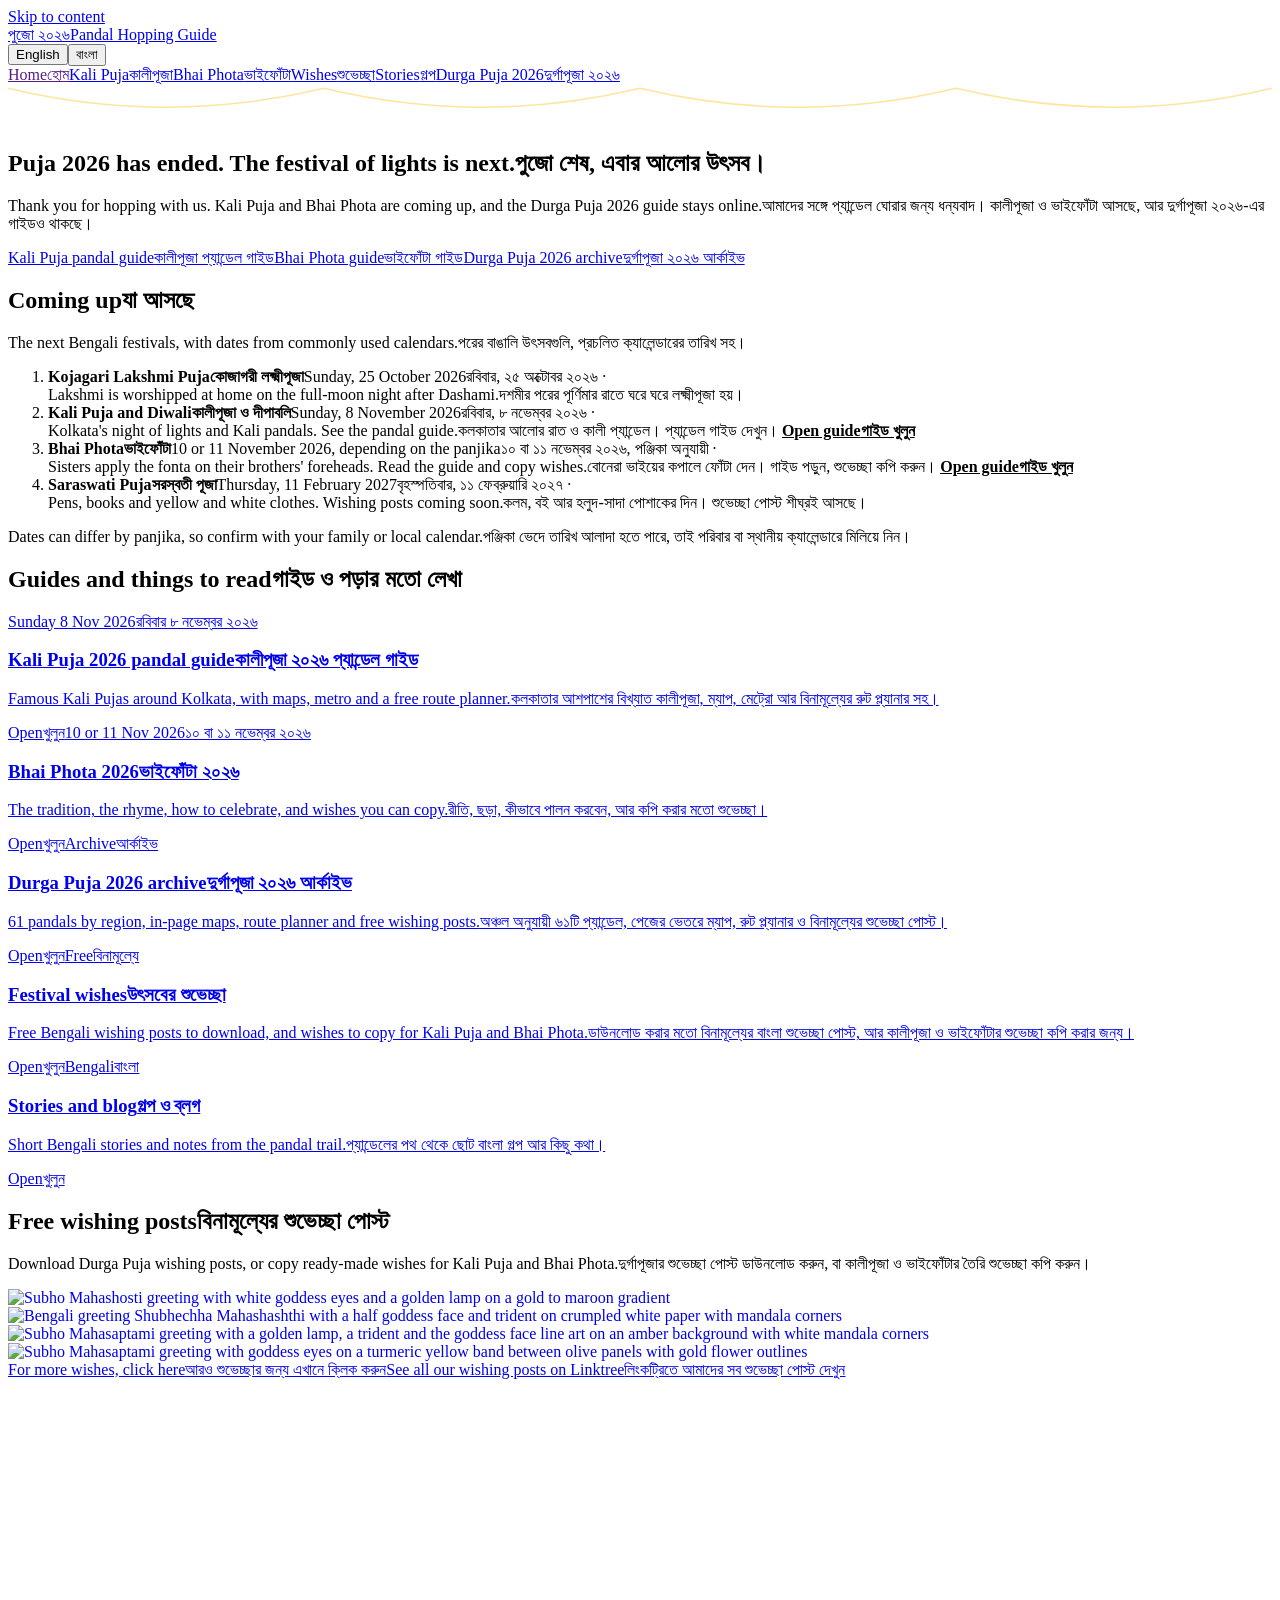
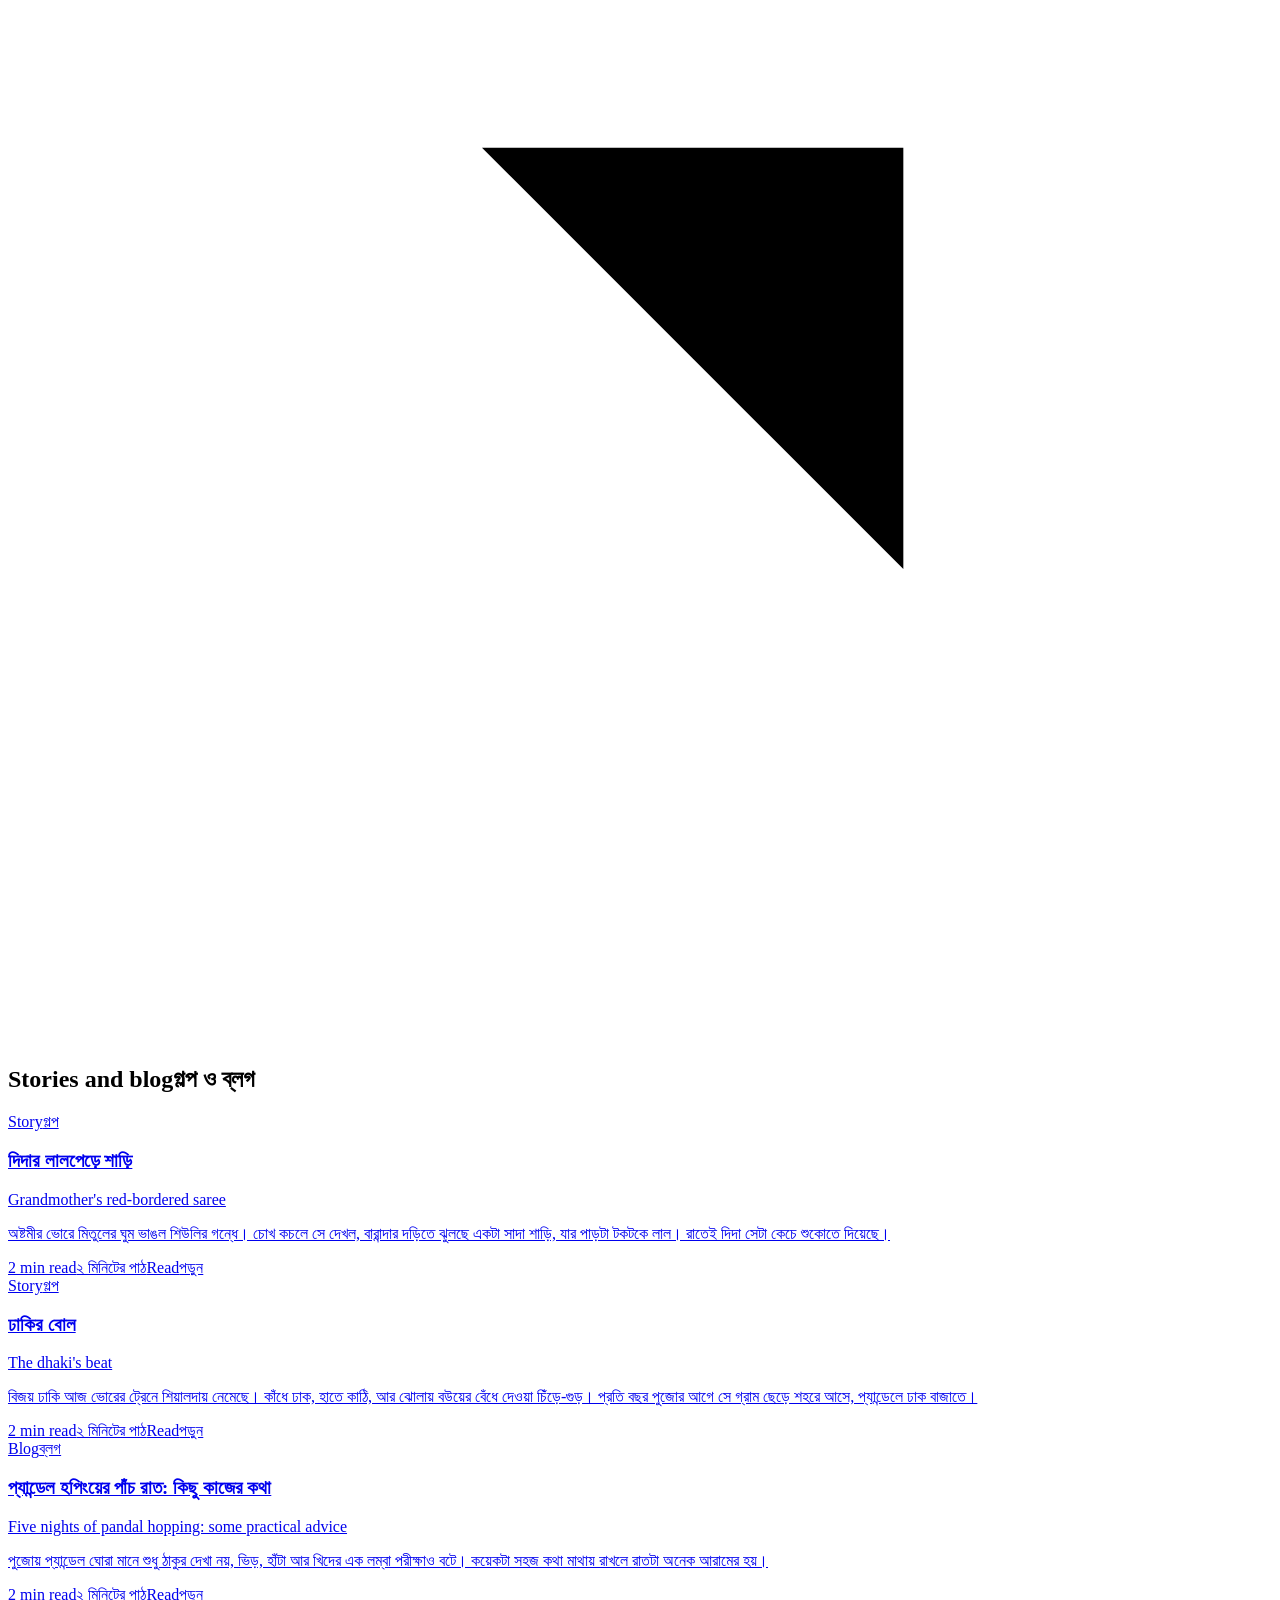
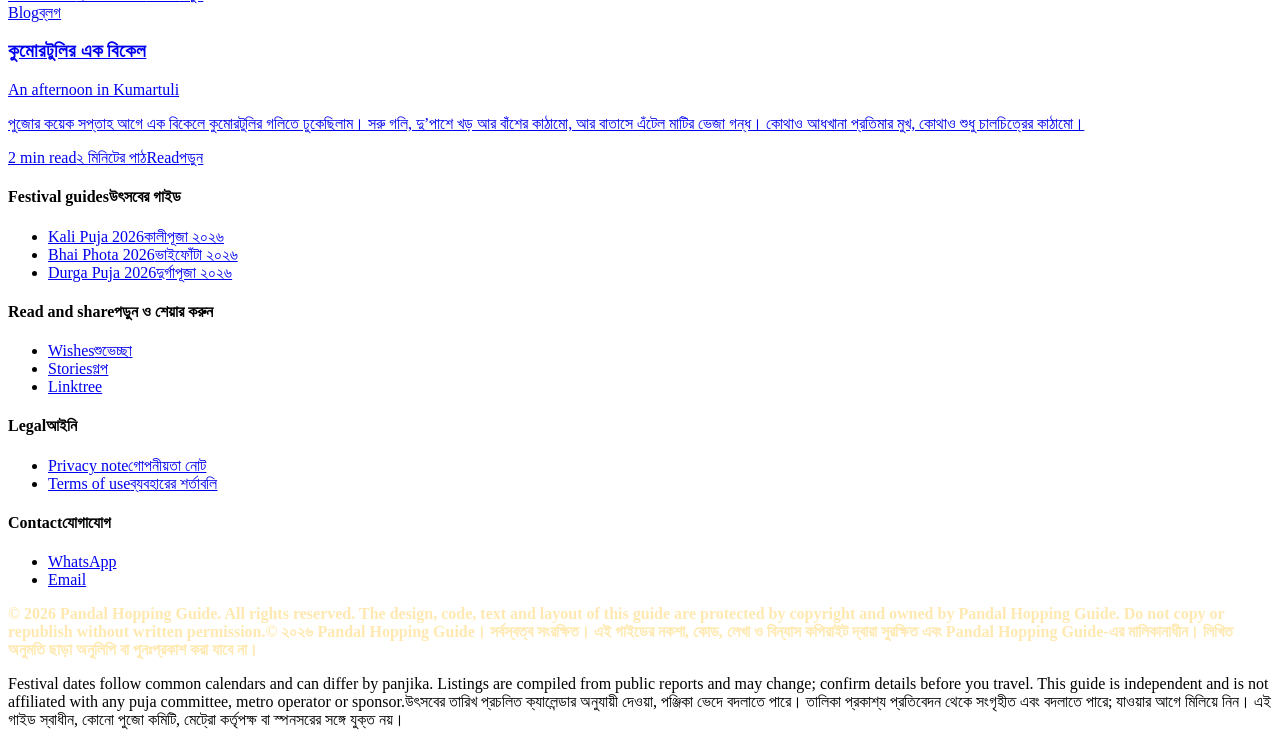
==== commit 935d2581: "main file" ====
--- a/index.html
+++ b/index.html
@@ -1 +1 @@
-<!DOCTYPE html><html lang="en" data-lang="en"><head><meta charset="utf-8"><meta name="viewport" content="width=device-width, initial-scale=1, viewport-fit=cover"><title>Bhai Phota 2026 Date, Meaning, Wishes and How to Celebrate</title><meta name="description" content="Bhai Phota 2026 falls on 10 or 11 November depending on the panjika. Learn the tradition, the folk rhyme, how to celebrate, and copy free Bengali wishes."><link rel="canonical" href="https://pandalhoppingguide.co.in/bhai-phota-2026/"><meta name="robots" content="index, follow, max-image-preview:large"><meta name="theme-color" content="#B3121F"><meta property="og:type" content="article"><meta property="og:site_name" content="Pandal Hopping Guide"><meta property="og:title" content="Bhai Phota 2026 Date, Meaning, Wishes and How to Celebrate"><meta property="og:description" content="Bhai Phota 2026 falls on 10 or 11 November depending on the panjika. Learn the tradition, the folk rhyme, how to celebrate, and copy free Bengali wishes."><meta property="og:url" content="https://pandalhoppingguide.co.in/bhai-phota-2026/"><meta property="og:image" content="https://pandalhoppingguide.co.in/assets/og-bhai-phota.jpg"><meta property="og:image:width" content="1200"><meta property="og:image:height" content="630"><meta property="og:locale" content="en_IN"><meta property="og:locale:alternate" content="bn_IN"><meta name="twitter:card" content="summary_large_image"><meta name="twitter:title" content="Bhai Phota 2026 Date, Meaning, Wishes and How to Celebrate"><meta name="twitter:description" content="Bhai Phota 2026 falls on 10 or 11 November depending on the panjika. Learn the tradition, the folk rhyme, how to celebrate, and copy free Bengali wishes."><meta name="twitter:image" content="https://pandalhoppingguide.co.in/assets/og-bhai-phota.jpg"><link rel="icon" href="data:image/svg+xml,%3Csvg xmlns=%27http://www.w3.org/2000/svg%27 viewBox=%270 0 100 100%27%3E%3Ctext y=%27.9em%27 font-size=%2790%27%3E%F0%9F%AA%94%3C/text%3E%3C/svg%3E"><link rel="preconnect" href="https://fonts.googleapis.com"><link rel="preconnect" href="https://fonts.gstatic.com" crossorigin><link href="https://fonts.googleapis.com/css2?family=Hind+Siliguri:wght@400;500;600;700&amp;family=Tiro+Bangla:ital@0;1&amp;display=swap" rel="stylesheet"><link rel="stylesheet" href="../assets/base.css"><link rel="stylesheet" href="../assets/extra.css"><script>(function(){var l="";try{l=localStorage.getItem("pujo-lang")||""}catch(e){}if(l!=="bn"&&l!=="en")l=(navigator.language||"").toLowerCase().indexOf("bn")===0?"bn":"en";var d=document.documentElement;d.dataset.lang=l;d.lang=l==="bn"?"bn":"en";})();</script><script type="application/ld+json">{"@context": "https://schema.org", "@type": "Article", "headline": "Bhai Phota 2026: date, meaning and wishes", "description": "Bhai Phota 2026 falls on 10 or 11 November depending on the panjika. Learn the tradition, the folk rhyme, how to celebrate, and copy free Bengali wishes.", "inLanguage": "en", "datePublished": "2026-10-24", "dateModified": "2026-10-24", "mainEntityOfPage": "https://pandalhoppingguide.co.in/bhai-phota-2026/", "image": ["https://pandalhoppingguide.co.in/assets/og-bhai-phota.jpg"], "author": {"@type": "Organization", "name": "Pandal Hopping Guide", "url": "https://pandalhoppingguide.co.in/"}, "publisher": {"@type": "Organization", "name": "Pandal Hopping Guide"}}</script><script type="application/ld+json">{"@context": "https://schema.org", "@type": "FAQPage", "mainEntity": [{"@type": "Question", "name": "When is Bhai Phota 2026?", "acceptedAnswer": {"@type": "Answer", "text": "Bhai Phota falls on 10 or 11 November 2026, depending on the panjika you follow. It comes two to three days after Kali Puja. Ask your family or check a Bengali panjika for the exact day."}}, {"@type": "Question", "name": "What is the difference between Bhai Phota and Bhai Dooj?", "acceptedAnswer": {"@type": "Answer", "text": "They are the same idea, a sister's blessing for her brother, celebrated after Diwali in different regions. Bengal calls it Bhai Phota and the fonta is a central part of it."}}, {"@type": "Question", "name": "What do brothers give on Bhai Phota?", "acceptedAnswer": {"@type": "Answer", "text": "Brothers usually give their sisters a gift or some money as a blessing in return. There is no fixed rule, and a thoughtful small gift is just as welcome."}}]}</script><script type="application/ld+json">{"@context": "https://schema.org", "@type": "BreadcrumbList", "itemListElement": [{"@type": "ListItem", "position": 1, "name": "Home", "item": "https://pandalhoppingguide.co.in/"}, {"@type": "ListItem", "position": 2, "name": "Bhai Phota 2026", "item": "https://pandalhoppingguide.co.in/bhai-phota-2026/"}]}</script></head><body><a class="skip" href="#main">Skip to content</a><div class="par" aria-hidden="true"></div><header class="site-hdr"><div class="wrap hdr-in"><a class="brand" href="../"><span class="brand-bn" lang="bn">পুজো ২০২৬</span><span class="brand-name">Pandal Hopping Guide</span></a><div class="lang" role="group" aria-label="Language"><button type="button" data-lang-btn="en" aria-pressed="true">English</button><button type="button" data-lang-btn="bn" aria-pressed="false" lang="bn">বাংলা</button></div><nav class="tabs" aria-label="Main"><a href="../"><span class="en">Home</span><span class="bn">হোম</span></a><a href="../kali-puja-2026/"><span class="en">Kali Puja</span><span class="bn">কালীপূজা</span></a><a href="../bhai-phota-2026/" aria-current="page"><span class="en">Bhai Phota</span><span class="bn">ভাইফোঁটা</span></a><a href="../wishes/"><span class="en">Wishes</span><span class="bn">শুভেচ্ছা</span></a><a href="../stories/"><span class="en">Stories</span><span class="bn">গল্প</span></a><a href="../durga-puja-2026/"><span class="en">Durga Puja 2026</span><span class="bn">দুর্গাপূজা ২০২৬</span></a></nav></div></header><main id="main"><nav class="crumbs wrap" aria-label="Breadcrumb"><a href="../"><span class="en">Home</span><span class="bn">হোম</span></a> › <span><span class="en">Bhai Phota 2026</span><span class="bn">ভাইফোঁটা ২০২৬</span></span></nav><section class="hero-band mini-hero" id="hero-band"><div class="lights" id="lights" aria-hidden="true"><svg class="swag" viewBox="0 0 1200 40" preserveAspectRatio="none"><path d="M0 4 Q150 40 300 4 Q450 40 600 4 Q750 40 900 4 Q1050 40 1200 4" fill="none" stroke="rgba(255,214,102,.65)" stroke-width="1.5" vector-effect="non-scaling-stroke"/></svg></div><div class="wrap hero"><h1><span class="en">Bhai Phota 2026: date, meaning and wishes</span><span class="bn">ভাইফোঁটা ২০২৬: তারিখ, অর্থ ও শুভেচ্ছা</span></h1><p class="sub"><span class="en">A sister&#x27;s blessing for her brother. Learn the tradition, the rhyme, how to celebrate, and copy free Bengali wishes.</span><span class="bn">বোনের পক্ষ থেকে ভাইয়ের জন্য আশীর্বাদ। রীতি, ছড়া, কীভাবে পালন করবেন জানুন, আর বিনামূল্যের বাংলা শুভেচ্ছা কপি করুন।</span></p><p class="stats"><span class="dbadge"><span class="en">10 or 11 November 2026, by your panjika</span><span class="bn">১০ বা ১১ নভেম্বর ২০২৬, আপনার পঞ্জিকা অনুযায়ী</span></span> <span class="cd" data-countdown="2026-11-10" style="color:#FFE08A"></span></p></div></section><div class="wrap prose-wrap"><section class="sec prose"><h2><span class="en">When is Bhai Phota 2026?</span><span class="bn">২০২৬ সালে ভাইফোঁটা কবে?</span></h2><p><span class="en">Bhai Phota falls on 10 or 11 November 2026, depending on the panjika you follow. It comes two to three days after Kali Puja, which is on Sunday, 8 November 2026.</span><span class="bn">আপনি যে পঞ্জিকা মানেন তার ওপর নির্ভর করে ভাইফোঁটা ১০ বা ১১ নভেম্বর ২০২৬। এটি কালীপূজার দুই থেকে তিন দিন পরে আসে; কালীপূজা রবিবার, ৮ নভেম্বর ২০২৬।</span></p><p><span class="en">Because panjikas differ, ask your family or check a Bengali panjika for the exact day and the auspicious time for the fonta.</span><span class="bn">পঞ্জিকা ভেদে তফাত হয়, তাই সঠিক দিন ও ফোঁটার শুভ সময়ের জন্য পরিবারের বড়দের জিজ্ঞেস করুন বা বাংলা পঞ্জিকা দেখুন।</span></p></section><section class="sec" aria-labelledby="hw-h"><h2 id="hw-h"><span class="en">How Bhai Phota is celebrated</span><span class="bn">ভাইফোঁটা কীভাবে পালিত হয়</span></h2><ol class="timeline"><li><b><span class="en">The sister prepares the fonta</span><span class="bn">বোন ফোঁটা তৈরি করেন</span></b><span><span class="en">She makes a paste, usually of sandalwood, for the mark on her brother&#x27;s forehead. In many families she fasts until the ritual is done.</span><span class="bn">সাধারণত চন্দনের একটি প্রলেপ তৈরি করেন, ভাইয়ের কপালে ফোঁটা দেওয়ার জন্য। অনেক পরিবারে ফোঁটা না দেওয়া পর্যন্ত বোন উপোস করেন।</span></span></li><li><b><span class="en">The brother sits and the fonta is applied</span><span class="bn">ভাই বসেন, ফোঁটা দেওয়া হয়</span></b><span><span class="en">The sister applies the mark on his forehead and prays for his long and healthy life, often reciting the traditional rhyme.</span><span class="bn">বোন ভাইয়ের কপালে ফোঁটা দিয়ে তার দীর্ঘ ও সুস্থ জীবনের প্রার্থনা করেন, প্রায়ই প্রচলিত ছড়াটি বলে।</span></span></li><li><b><span class="en">Sweets, blessings and gifts</span><span class="bn">মিষ্টি, আশীর্বাদ ও উপহার</span></b><span><span class="en">The brother is offered sweets and a meal. He gives his sister a gift or some money in return.</span><span class="bn">ভাইকে মিষ্টি ও খাবার দেওয়া হয়। বদলে ভাই বোনকে উপহার বা কিছু টাকা দেয়।</span></span></li><li><b><span class="en">A family feast</span><span class="bn">পরিবারের ভোজ</span></b><span><span class="en">Many homes cook a special meal, often with luchi or polao, a fish or meat dish, and sweets. The menu is a family choice.</span><span class="bn">অনেক বাড়িতে বিশেষ খাবার রান্না হয়, প্রায়ই লুচি বা পোলাও, মাছ বা মাংস, আর মিষ্টি। কী রান্না হবে তা পরিবারের ইচ্ছা।</span></span></li></ol></section><section class="sec"><h2><span class="en">The traditional rhyme</span><span class="bn">প্রচলিত ছড়া</span></h2><div class="noteBox" style="font-family:var(--serif);font-size:1.3rem;line-height:1.9" lang="bn">ভাইয়ের কপালে দিলাম ফোঁটা, যমের দুয়ারে পড়ল কাঁটা</div><p class="note"><span class="en">A well-known folk rhyme: “I put the fonta on my brother&#x27;s forehead, and thorns fall at the door of Yama.” The wording varies from family to family.</span><span class="bn">একটি পরিচিত লোকছড়া: ভাইয়ের কপালে ফোঁটা দিয়ে যমের দুয়ারে কাঁটা পড়ার কামনা। পরিবারভেদে শব্দ একটু আলাদা হতে পারে।</span></p></section><section class="sec" aria-labelledby="bw-h"><h2 id="bw-h"><span class="en">Bhai Phota wishes you can copy</span><span class="bn">কপি করার মতো ভাইফোঁটার শুভেচ্ছা</span></h2><p class="desc"><span class="en">Tap to copy a wish in Bengali or English, or send it straight on WhatsApp.</span><span class="bn">বাংলা বা ইংরেজিতে শুভেচ্ছা কপি করুন, বা সরাসরি হোয়াটসঅ্যাপে পাঠান।</span></p><div class="wishlist"><div class="wish-line"><div><p class="bn-text" lang="bn">শুভ ভাইফোঁটা! তোমার কপালে ফোঁটা দিলাম, মায়ের কাছে প্রার্থনা, তুমি সবসময় ভালো থেকো।</p><p class="en-text">Happy Bhai Phota! I put the fonta on your forehead and pray that you stay well always.</p></div><div style="display:flex;gap:8px;flex-wrap:wrap"><button type="button" class="btn" data-copy="শুভ ভাইফোঁটা! তোমার কপালে ফোঁটা দিলাম, মায়ের কাছে প্রার্থনা, তুমি সবসময় ভালো থেকো।"><span class="en">Copy Bengali</span><span class="bn">বাংলা কপি করুন</span></button><button type="button" class="btn" data-copy="Happy Bhai Phota! I put the fonta on your forehead and pray that you stay well always."><span class="en">Copy English</span><span class="bn">ইংরেজি কপি করুন</span></button><a class="btn wa" target="_blank" rel="noopener" href="https://wa.me/?text=%E0%A6%B6%E0%A7%81%E0%A6%AD%20%E0%A6%AD%E0%A6%BE%E0%A6%87%E0%A6%AB%E0%A7%8B%E0%A6%81%E0%A6%9F%E0%A6%BE%21%20%E0%A6%A4%E0%A7%8B%E0%A6%AE%E0%A6%BE%E0%A6%B0%20%E0%A6%95%E0%A6%AA%E0%A6%BE%E0%A6%B2%E0%A7%87%20%E0%A6%AB%E0%A7%8B%E0%A6%81%E0%A6%9F%E0%A6%BE%20%E0%A6%A6%E0%A6%BF%E0%A6%B2%E0%A6%BE%E0%A6%AE%2C%20%E0%A6%AE%E0%A6%BE%E0%A6%AF%E0%A6%BC%E0%A7%87%E0%A6%B0%20%E0%A6%95%E0%A6%BE%E0%A6%9B%E0%A7%87%20%E0%A6%AA%E0%A7%8D%E0%A6%B0%E0%A6%BE%E0%A6%B0%E0%A7%8D%E0%A6%A5%E0%A6%A8%E0%A6%BE%2C%20%E0%A6%A4%E0%A7%81%E0%A6%AE%E0%A6%BF%20%E0%A6%B8%E0%A6%AC%E0%A6%B8%E0%A6%AE%E0%A6%AF%E0%A6%BC%20%E0%A6%AD%E0%A6%BE%E0%A6%B2%E0%A7%8B%20%E0%A6%A5%E0%A7%87%E0%A6%95%E0%A7%8B%E0%A5%A4">WhatsApp</a></div></div><div class="wish-line"><div><p class="bn-text" lang="bn">ভাই আমার, তুমি সুস্থ থাকো, সুখে থাকো। ভাইফোঁটার অনেক ভালোবাসা ও শুভেচ্ছা।</p><p class="en-text">My dear brother, stay healthy and stay happy. Lots of love and best wishes on Bhai Phota.</p></div><div style="display:flex;gap:8px;flex-wrap:wrap"><button type="button" class="btn" data-copy="ভাই আমার, তুমি সুস্থ থাকো, সুখে থাকো। ভাইফোঁটার অনেক ভালোবাসা ও শুভেচ্ছা।"><span class="en">Copy Bengali</span><span class="bn">বাংলা কপি করুন</span></button><button type="button" class="btn" data-copy="My dear brother, stay healthy and stay happy. Lots of love and best wishes on Bhai Phota."><span class="en">Copy English</span><span class="bn">ইংরেজি কপি করুন</span></button><a class="btn wa" target="_blank" rel="noopener" href="https://wa.me/?text=%E0%A6%AD%E0%A6%BE%E0%A6%87%20%E0%A6%86%E0%A6%AE%E0%A6%BE%E0%A6%B0%2C%20%E0%A6%A4%E0%A7%81%E0%A6%AE%E0%A6%BF%20%E0%A6%B8%E0%A7%81%E0%A6%B8%E0%A7%8D%E0%A6%A5%20%E0%A6%A5%E0%A6%BE%E0%A6%95%E0%A7%8B%2C%20%E0%A6%B8%E0%A7%81%E0%A6%96%E0%A7%87%20%E0%A6%A5%E0%A6%BE%E0%A6%95%E0%A7%8B%E0%A5%A4%20%E0%A6%AD%E0%A6%BE%E0%A6%87%E0%A6%AB%E0%A7%8B%E0%A6%81%E0%A6%9F%E0%A6%BE%E0%A6%B0%20%E0%A6%85%E0%A6%A8%E0%A7%87%E0%A6%95%20%E0%A6%AD%E0%A6%BE%E0%A6%B2%E0%A7%8B%E0%A6%AC%E0%A6%BE%E0%A6%B8%E0%A6%BE%20%E0%A6%93%20%E0%A6%B6%E0%A7%81%E0%A6%AD%E0%A7%87%E0%A6%9A%E0%A7%8D%E0%A6%9B%E0%A6%BE%E0%A5%A4">WhatsApp</a></div></div><div class="wish-line"><div><p class="bn-text" lang="bn">দিদির আশীর্বাদ আর ভালোবাসা নিয়ে এল ভাইফোঁটা। শুভ ভাইফোঁটা, ভাই।</p><p class="en-text">Bhai Phota brings your sister&#x27;s blessings and love. Happy Bhai Phota, brother.</p></div><div style="display:flex;gap:8px;flex-wrap:wrap"><button type="button" class="btn" data-copy="দিদির আশীর্বাদ আর ভালোবাসা নিয়ে এল ভাইফোঁটা। শুভ ভাইফোঁটা, ভাই।"><span class="en">Copy Bengali</span><span class="bn">বাংলা কপি করুন</span></button><button type="button" class="btn" data-copy="Bhai Phota brings your sister&#x27;s blessings and love. Happy Bhai Phota, brother."><span class="en">Copy English</span><span class="bn">ইংরেজি কপি করুন</span></button><a class="btn wa" target="_blank" rel="noopener" href="https://wa.me/?text=%E0%A6%A6%E0%A6%BF%E0%A6%A6%E0%A6%BF%E0%A6%B0%20%E0%A6%86%E0%A6%B6%E0%A7%80%E0%A6%B0%E0%A7%8D%E0%A6%AC%E0%A6%BE%E0%A6%A6%20%E0%A6%86%E0%A6%B0%20%E0%A6%AD%E0%A6%BE%E0%A6%B2%E0%A7%8B%E0%A6%AC%E0%A6%BE%E0%A6%B8%E0%A6%BE%20%E0%A6%A8%E0%A6%BF%E0%A6%AF%E0%A6%BC%E0%A7%87%20%E0%A6%8F%E0%A6%B2%20%E0%A6%AD%E0%A6%BE%E0%A6%87%E0%A6%AB%E0%A7%8B%E0%A6%81%E0%A6%9F%E0%A6%BE%E0%A5%A4%20%E0%A6%B6%E0%A7%81%E0%A6%AD%20%E0%A6%AD%E0%A6%BE%E0%A6%87%E0%A6%AB%E0%A7%8B%E0%A6%81%E0%A6%9F%E0%A6%BE%2C%20%E0%A6%AD%E0%A6%BE%E0%A6%87%E0%A5%A4">WhatsApp</a></div></div><div class="wish-line"><div><p class="bn-text" lang="bn">ঝগড়া, খুনসুটি আর অজস্র স্মৃতির এই বাঁধন চিরকাল অটুট থাকুক। শুভ ভাইফোঁটা।</p><p class="en-text">May this bond of fights, teasing and countless memories stay strong forever. Happy Bhai Phota.</p></div><div style="display:flex;gap:8px;flex-wrap:wrap"><button type="button" class="btn" data-copy="ঝগড়া, খুনসুটি আর অজস্র স্মৃতির এই বাঁধন চিরকাল অটুট থাকুক। শুভ ভাইফোঁটা।"><span class="en">Copy Bengali</span><span class="bn">বাংলা কপি করুন</span></button><button type="button" class="btn" data-copy="May this bond of fights, teasing and countless memories stay strong forever. Happy Bhai Phota."><span class="en">Copy English</span><span class="bn">ইংরেজি কপি করুন</span></button><a class="btn wa" target="_blank" rel="noopener" href="https://wa.me/?text=%E0%A6%9D%E0%A6%97%E0%A6%A1%E0%A6%BC%E0%A6%BE%2C%20%E0%A6%96%E0%A7%81%E0%A6%A8%E0%A6%B8%E0%A7%81%E0%A6%9F%E0%A6%BF%20%E0%A6%86%E0%A6%B0%20%E0%A6%85%E0%A6%9C%E0%A6%B8%E0%A7%8D%E0%A6%B0%20%E0%A6%B8%E0%A7%8D%E0%A6%AE%E0%A7%83%E0%A6%A4%E0%A6%BF%E0%A6%B0%20%E0%A6%8F%E0%A6%87%20%E0%A6%AC%E0%A6%BE%E0%A6%81%E0%A6%A7%E0%A6%A8%20%E0%A6%9A%E0%A6%BF%E0%A6%B0%E0%A6%95%E0%A6%BE%E0%A6%B2%20%E0%A6%85%E0%A6%9F%E0%A7%81%E0%A6%9F%20%E0%A6%A5%E0%A6%BE%E0%A6%95%E0%A7%81%E0%A6%95%E0%A5%A4%20%E0%A6%B6%E0%A7%81%E0%A6%AD%20%E0%A6%AD%E0%A6%BE%E0%A6%87%E0%A6%AB%E0%A7%8B%E0%A6%81%E0%A6%9F%E0%A6%BE%E0%A5%A4">WhatsApp</a></div></div></div><p style="margin-top:16px"><a class="btn map" href="../wishes/bhai-phota/"><span class="en">See all Bhai Phota wishes</span><span class="bn">সব ভাইফোঁটার শুভেচ্ছা দেখুন</span></a></p></section><section class="sec" aria-labelledby="bq-h"><h2 id="bq-h"><span class="en">Bhai Phota: common questions</span><span class="bn">ভাইফোঁটা: সাধারণ প্রশ্ন</span></h2><div class="faq"><details><summary><span class="en">When is Bhai Phota 2026?</span><span class="bn">২০২৬ সালে ভাইফোঁটা কবে?</span></summary><p><span class="en">Bhai Phota falls on 10 or 11 November 2026, depending on the panjika you follow. It comes two to three days after Kali Puja. Ask your family or check a Bengali panjika for the exact day.</span><span class="bn">আপনি যে পঞ্জিকা মানেন তার ওপর নির্ভর করে ভাইফোঁটা ১০ বা ১১ নভেম্বর ২০২৬। এটি কালীপূজার দুই থেকে তিন দিন পরে আসে। সঠিক দিনের জন্য পরিবারের বড়দের জিজ্ঞেস করুন বা বাংলা পঞ্জিকা দেখুন।</span></p></details><details><summary><span class="en">What is the difference between Bhai Phota and Bhai Dooj?</span><span class="bn">ভাইফোঁটা আর ভাইদুজের মধ্যে তফাত কী?</span></summary><p><span class="en">They are the same idea, a sister&#x27;s blessing for her brother, celebrated after Diwali in different regions. Bengal calls it Bhai Phota and the fonta is a central part of it.</span><span class="bn">মূল ভাবনা একই, বোনের পক্ষ থেকে ভাইয়ের জন্য আশীর্বাদ, দীপাবলির পরে বিভিন্ন অঞ্চলে পালিত হয়। বাংলায় একে ভাইফোঁটা বলা হয় এবং ফোঁটা দেওয়াই এর কেন্দ্রে।</span></p></details><details><summary><span class="en">What do brothers give on Bhai Phota?</span><span class="bn">ভাইফোঁটায় ভাইয়েরা কী দেয়?</span></summary><p><span class="en">Brothers usually give their sisters a gift or some money as a blessing in return. There is no fixed rule, and a thoughtful small gift is just as welcome.</span><span class="bn">ভাইয়েরা সাধারণত বোনকে উপহার বা কিছু টাকা দেয়। নির্দিষ্ট কোনো নিয়ম নেই, ভেবেচিন্তে দেওয়া ছোট উপহারও সমান প্রিয়।</span></p></details></div></section><section class="sec"><div class="contact-row"><a class="btn map" href="../kali-puja-2026/"><span class="en">Kali Puja 2026 guide</span><span class="bn">কালীপূজা ২০২৬ গাইড</span></a><a class="btn" href="../wishes/"><span class="en">All festival wishes</span><span class="bn">সব উৎসবের শুভেচ্ছা</span></a></div></section></div></main><footer><div class="wrap"><div class="foot-grid"><div><h4><span class="en">Festival guides</span><span class="bn">উৎসবের গাইড</span></h4><ul><li><a href="../kali-puja-2026/"><span class="en">Kali Puja 2026</span><span class="bn">কালীপূজা ২০২৬</span></a></li><li><a href="../bhai-phota-2026/"><span class="en">Bhai Phota 2026</span><span class="bn">ভাইফোঁটা ২০২৬</span></a></li><li><a href="../durga-puja-2026/"><span class="en">Durga Puja 2026</span><span class="bn">দুর্গাপূজা ২০২৬</span></a></li></ul></div><div><h4><span class="en">Read and share</span><span class="bn">পড়ুন ও শেয়ার করুন</span></h4><ul><li><a href="../wishes/"><span class="en">Wishes</span><span class="bn">শুভেচ্ছা</span></a></li><li><a href="../stories/"><span class="en">Stories</span><span class="bn">গল্প</span></a></li><li><a href="https://linktr.ee/R_comesfirst" target="_blank" rel="noopener">Linktree</a></li></ul></div><div><h4><span class="en">Legal</span><span class="bn">আইনি</span></h4><ul><li><a href="../privacy/"><span class="en">Privacy note</span><span class="bn">গোপনীয়তা নোট</span></a></li><li><a href="../terms/"><span class="en">Terms of use</span><span class="bn">ব্যবহারের শর্তাবলি</span></a></li></ul></div><div><h4><span class="en">Contact</span><span class="bn">যোগাযোগ</span></h4><ul><li><a href="https://wa.me/916291825728?text=Hello%2C%20I%20am%20writing%20from%20Pandal%20Hopping%20Guide." target="_blank" rel="noopener">WhatsApp</a></li><li><a href="https://mail.google.com/mail/?view=cm&amp;fs=1&amp;to=meenineseven97@gmail.com" target="_blank" rel="noopener">Email</a></li></ul></div></div><p id="copyright" style="color:#FFE9B0;font-weight:600"><span class="en">© 2026 Pandal Hopping Guide. All rights reserved. The design, code, text and layout of this guide are protected by copyright and owned by Pandal Hopping Guide. Do not copy or republish without written permission.</span><span class="bn">© ২০২৬ Pandal Hopping Guide। সর্বস্বত্ব সংরক্ষিত। এই গাইডের নকশা, কোড, লেখা ও বিন্যাস কপিরাইট দ্বারা সুরক্ষিত এবং Pandal Hopping Guide-এর মালিকানাধীন। লিখিত অনুমতি ছাড়া অনুলিপি বা পুনঃপ্রকাশ করা যাবে না।</span></p><p><span class="en">Festival dates follow common calendars and can differ by panjika. Listings are compiled from public reports and may change; confirm details before you travel. This guide is independent and is not affiliated with any puja committee, metro operator or sponsor.</span><span class="bn">উৎসবের তারিখ প্রচলিত ক্যালেন্ডার অনুযায়ী দেওয়া, পঞ্জিকা ভেদে বদলাতে পারে। তালিকা প্রকাশ্য প্রতিবেদন থেকে সংগৃহীত এবং বদলাতে পারে; যাওয়ার আগে মিলিয়ে নিন। এই গাইড স্বাধীন, কোনো পুজো কমিটি, মেট্রো কর্তৃপক্ষ বা স্পনসরের সঙ্গে যুক্ত নয়।</span></p></div></footer><div class="toast" id="toast" role="status" aria-live="polite"></div><script src="../assets/site.js" defer></script></body></html>+<!DOCTYPE html><html lang="en" data-lang="en"><head><meta charset="utf-8"><meta name="viewport" content="width=device-width, initial-scale=1, viewport-fit=cover"><title>Pandal Hopping Guide | Kolkata festival guides, Bengali wishes and stories</title><meta name="description" content="Kolkata festival guides for Kali Puja and Bhai Phota 2026, free Bengali wishing posts, short Bengali stories, and the Durga Puja 2026 pandal guide archive."><link rel="canonical" href="https://pandalhoppingguide.co.in/"><meta name="robots" content="index, follow, max-image-preview:large"><meta name="theme-color" content="#B3121F"><meta property="og:type" content="website"><meta property="og:site_name" content="Pandal Hopping Guide"><meta property="og:title" content="Pandal Hopping Guide | Kolkata festival guides, Bengali wishes and stories"><meta property="og:description" content="Kolkata festival guides for Kali Puja and Bhai Phota 2026, free Bengali wishing posts, short Bengali stories, and the Durga Puja 2026 pandal guide archive."><meta property="og:url" content="https://pandalhoppingguide.co.in/"><meta property="og:image" content="https://pandalhoppingguide.co.in/assets/og-home.jpg"><meta property="og:image:width" content="1200"><meta property="og:image:height" content="630"><meta property="og:locale" content="en_IN"><meta property="og:locale:alternate" content="bn_IN"><meta name="twitter:card" content="summary_large_image"><meta name="twitter:title" content="Pandal Hopping Guide | Kolkata festival guides, Bengali wishes and stories"><meta name="twitter:description" content="Kolkata festival guides for Kali Puja and Bhai Phota 2026, free Bengali wishing posts, short Bengali stories, and the Durga Puja 2026 pandal guide archive."><meta name="twitter:image" content="https://pandalhoppingguide.co.in/assets/og-home.jpg"><link rel="icon" href="data:image/svg+xml,%3Csvg xmlns=%27http://www.w3.org/2000/svg%27 viewBox=%270 0 100 100%27%3E%3Ctext y=%27.9em%27 font-size=%2790%27%3E%F0%9F%AA%94%3C/text%3E%3C/svg%3E"><link rel="preconnect" href="https://fonts.googleapis.com"><link rel="preconnect" href="https://fonts.gstatic.com" crossorigin><link href="https://fonts.googleapis.com/css2?family=Hind+Siliguri:wght@400;500;600;700&amp;family=Tiro+Bangla:ital@0;1&amp;display=swap" rel="stylesheet"><link rel="stylesheet" href="assets/base.css"><link rel="stylesheet" href="assets/extra.css"><script>(function(){var l="";try{l=localStorage.getItem("pujo-lang")||""}catch(e){}if(l!=="bn"&&l!=="en")l=(navigator.language||"").toLowerCase().indexOf("bn")===0?"bn":"en";var d=document.documentElement;d.dataset.lang=l;d.lang=l==="bn"?"bn":"en";})();</script><script type="application/ld+json">{"@context": "https://schema.org", "@type": "WebSite", "name": "Pandal Hopping Guide", "url": "https://pandalhoppingguide.co.in/", "inLanguage": ["en", "bn"], "description": "Kolkata festival guides, free Bengali festival wishing posts and short Bengali stories."}</script><script>if(/^#\/(pandals|plan|shows|wishes|stories|advertise)/.test(location.hash))location.replace("durga-puja-2026/"+location.hash);</script></head><body><a class="skip" href="#main">Skip to content</a><div class="par" aria-hidden="true"></div><header class="site-hdr"><div class="wrap hdr-in"><a class="brand" href="./"><span class="brand-bn" lang="bn">পুজো ২০২৬</span><span class="brand-name">Pandal Hopping Guide</span></a><div class="lang" role="group" aria-label="Language"><button type="button" data-lang-btn="en" aria-pressed="true">English</button><button type="button" data-lang-btn="bn" aria-pressed="false" lang="bn">বাংলা</button></div><nav class="tabs" aria-label="Main"><a href="" aria-current="page"><span class="en">Home</span><span class="bn">হোম</span></a><a href="kali-puja-2026/"><span class="en">Kali Puja</span><span class="bn">কালীপূজা</span></a><a href="bhai-phota-2026/"><span class="en">Bhai Phota</span><span class="bn">ভাইফোঁটা</span></a><a href="wishes/"><span class="en">Wishes</span><span class="bn">শুভেচ্ছা</span></a><a href="stories/"><span class="en">Stories</span><span class="bn">গল্প</span></a><a href="durga-puja-2026/"><span class="en">Durga Puja 2026</span><span class="bn">দুর্গাপূজা ২০২৬</span></a></nav></div></header><main id="main"><section class="hero-band " id="hero-band"><div class="lights" id="lights" aria-hidden="true"><svg class="swag" viewBox="0 0 1200 40" preserveAspectRatio="none"><path d="M0 4 Q150 40 300 4 Q450 40 600 4 Q750 40 900 4 Q1050 40 1200 4" fill="none" stroke="rgba(255,214,102,.65)" stroke-width="1.5" vector-effect="non-scaling-stroke"/></svg></div><div class="wrap hero"><h1><span class="en">Puja 2026 has ended. The festival of lights is next.</span><span class="bn">পুজো শেষ, এবার আলোর উৎসব।</span></h1><p class="sub"><span class="en">Thank you for hopping with us. Kali Puja and Bhai Phota are coming up, and the Durga Puja 2026 guide stays online.</span><span class="bn">আমাদের সঙ্গে প্যান্ডেল ঘোরার জন্য ধন্যবাদ। কালীপূজা ও ভাইফোঁটা আসছে, আর দুর্গাপূজা ২০২৬-এর গাইডও থাকছে।</span></p><div class="cta-row"><a class="btn map big" href="kali-puja-2026/"><span class="en">Kali Puja pandal guide</span><span class="bn">কালীপূজা প্যান্ডেল গাইড</span></a><a class="btn big" href="bhai-phota-2026/"><span class="en">Bhai Phota guide</span><span class="bn">ভাইফোঁটা গাইড</span></a><a class="btn big" href="durga-puja-2026/"><span class="en">Durga Puja 2026 archive</span><span class="bn">দুর্গাপূজা ২০২৬ আর্কাইভ</span></a></div></div></section><div class="wrap"><section class="sec" aria-labelledby="up-h"><h2 id="up-h"><span class="en">Coming up</span><span class="bn">যা আসছে</span></h2><p class="desc"><span class="en">The next Bengali festivals, with dates from commonly used calendars.</span><span class="bn">পরের বাঙালি উৎসবগুলি, প্রচলিত ক্যালেন্ডারের তারিখ সহ।</span></p><ol class="timeline"><li><b><span class="en">Kojagari Lakshmi Puja</span><span class="bn">কোজাগরী লক্ষ্মীপূজা</span></b><span><span class="en">Sunday, 25 October 2026</span><span class="bn">রবিবার, ২৫ অক্টোবর ২০২৬</span> · <span class="cd dbadge" data-countdown="2026-10-25"></span></span><br><span><span class="en">Lakshmi is worshipped at home on the full-moon night after Dashami.</span><span class="bn">দশমীর পরের পূর্ণিমার রাতে ঘরে ঘরে লক্ষ্মীপূজা হয়।</span></span></li><li><b><span class="en">Kali Puja and Diwali</span><span class="bn">কালীপূজা ও দীপাবলি</span></b><span><span class="en">Sunday, 8 November 2026</span><span class="bn">রবিবার, ৮ নভেম্বর ২০২৬</span> · <span class="cd dbadge" data-countdown="2026-11-08"></span></span><br><span><span class="en">Kolkata&#x27;s night of lights and Kali pandals. See the pandal guide.</span><span class="bn">কলকাতার আলোর রাত ও কালী প্যান্ডেল। প্যান্ডেল গাইড দেখুন।</span></span> <a href="kali-puja-2026/" style="font-weight:700;color:var(--lal)"><span class="en">Open guide</span><span class="bn">গাইড খুলুন</span></a></li><li><b><span class="en">Bhai Phota</span><span class="bn">ভাইফোঁটা</span></b><span><span class="en">10 or 11 November 2026, depending on the panjika</span><span class="bn">১০ বা ১১ নভেম্বর ২০২৬, পঞ্জিকা অনুযায়ী</span> · <span class="cd dbadge" data-countdown="2026-11-10"></span></span><br><span><span class="en">Sisters apply the fonta on their brothers&#x27; foreheads. Read the guide and copy wishes.</span><span class="bn">বোনেরা ভাইয়ের কপালে ফোঁটা দেন। গাইড পড়ুন, শুভেচ্ছা কপি করুন।</span></span> <a href="bhai-phota-2026/" style="font-weight:700;color:var(--lal)"><span class="en">Open guide</span><span class="bn">গাইড খুলুন</span></a></li><li><b><span class="en">Saraswati Puja</span><span class="bn">সরস্বতী পূজা</span></b><span><span class="en">Thursday, 11 February 2027</span><span class="bn">বৃহস্পতিবার, ১১ ফেব্রুয়ারি ২০২৭</span> · <span class="cd dbadge" data-countdown="2027-02-11"></span></span><br><span><span class="en">Pens, books and yellow and white clothes. Wishing posts coming soon.</span><span class="bn">কলম, বই আর হলুদ-সাদা পোশাকের দিন। শুভেচ্ছা পোস্ট শীঘ্রই আসছে।</span></span></li></ol><p class="note"><span class="en">Dates can differ by panjika, so confirm with your family or local calendar.</span><span class="bn">পঞ্জিকা ভেদে তারিখ আলাদা হতে পারে, তাই পরিবার বা স্থানীয় ক্যালেন্ডারে মিলিয়ে নিন।</span></p></section><section class="sec" aria-labelledby="gd-h"><h2 id="gd-h"><span class="en">Guides and things to read</span><span class="bn">গাইড ও পড়ার মতো লেখা</span></h2><div class="fest-grid"><a class="fcard feature" href="kali-puja-2026/"><span class="dbadge"><span class="en">Sunday 8 Nov 2026</span><span class="bn">রবিবার ৮ নভেম্বর ২০২৬</span></span><h3><span class="en">Kali Puja 2026 pandal guide</span><span class="bn">কালীপূজা ২০২৬ প্যান্ডেল গাইড</span></h3><p><span class="en">Famous Kali Pujas around Kolkata, with maps, metro and a free route planner.</span><span class="bn">কলকাতার আশপাশের বিখ্যাত কালীপূজা, ম্যাপ, মেট্রো আর বিনামূল্যের রুট প্ল্যানার সহ।</span></p><span class="go"><span class="en">Open</span><span class="bn">খুলুন</span></span></a><a class="fcard " href="bhai-phota-2026/"><span class="dbadge"><span class="en">10 or 11 Nov 2026</span><span class="bn">১০ বা ১১ নভেম্বর ২০২৬</span></span><h3><span class="en">Bhai Phota 2026</span><span class="bn">ভাইফোঁটা ২০২৬</span></h3><p><span class="en">The tradition, the rhyme, how to celebrate, and wishes you can copy.</span><span class="bn">রীতি, ছড়া, কীভাবে পালন করবেন, আর কপি করার মতো শুভেচ্ছা।</span></p><span class="go"><span class="en">Open</span><span class="bn">খুলুন</span></span></a><a class="fcard " href="durga-puja-2026/"><span class="dbadge"><span class="en">Archive</span><span class="bn">আর্কাইভ</span></span><h3><span class="en">Durga Puja 2026 archive</span><span class="bn">দুর্গাপূজা ২০২৬ আর্কাইভ</span></h3><p><span class="en">61 pandals by region, in-page maps, route planner and free wishing posts.</span><span class="bn">অঞ্চল অনুযায়ী ৬১টি প্যান্ডেল, পেজের ভেতরে ম্যাপ, রুট প্ল্যানার ও বিনামূল্যের শুভেচ্ছা পোস্ট।</span></p><span class="go"><span class="en">Open</span><span class="bn">খুলুন</span></span></a><a class="fcard " href="wishes/"><span class="dbadge"><span class="en">Free</span><span class="bn">বিনামূল্যে</span></span><h3><span class="en">Festival wishes</span><span class="bn">উৎসবের শুভেচ্ছা</span></h3><p><span class="en">Free Bengali wishing posts to download, and wishes to copy for Kali Puja and Bhai Phota.</span><span class="bn">ডাউনলোড করার মতো বিনামূল্যের বাংলা শুভেচ্ছা পোস্ট, আর কালীপূজা ও ভাইফোঁটার শুভেচ্ছা কপি করার জন্য।</span></p><span class="go"><span class="en">Open</span><span class="bn">খুলুন</span></span></a><a class="fcard " href="stories/"><span class="dbadge"><span class="en">Bengali</span><span class="bn">বাংলা</span></span><h3><span class="en">Stories and blog</span><span class="bn">গল্প ও ব্লগ</span></h3><p><span class="en">Short Bengali stories and notes from the pandal trail.</span><span class="bn">প্যান্ডেলের পথ থেকে ছোট বাংলা গল্প আর কিছু কথা।</span></p><span class="go"><span class="en">Open</span><span class="bn">খুলুন</span></span></a></div></section><section class="sec" aria-labelledby="wp-h"><h2 id="wp-h"><span class="en">Free wishing posts</span><span class="bn">বিনামূল্যের শুভেচ্ছা পোস্ট</span></h2><p class="desc"><span class="en">Download Durga Puja wishing posts, or copy ready-made wishes for Kali Puja and Bhai Phota.</span><span class="bn">দুর্গাপূজার শুভেচ্ছা পোস্ট ডাউনলোড করুন, বা কালীপূজা ও ভাইফোঁটার তৈরি শুভেচ্ছা কপি করুন।</span></p><div class="wgrid"><a href="wishes/durga-puja/" class="wcard" style="text-decoration:none"><div class="wimg"><img src="images/wishes/thumbs/Subho-Mahashosti-Golden.jpg" width="640" height="640" alt="Subho Mahashosti greeting with white goddess eyes and a golden lamp on a gold to maroon gradient" loading="lazy"></div></a><a href="wishes/durga-puja/" class="wcard" style="text-decoration:none"><div class="wimg"><img src="images/wishes/thumbs/Shubhechha-Mahashashthi.jpg" width="640" height="640" alt="Bengali greeting Shubhechha Mahashashthi with a half goddess face and trident on crumpled white paper with mandala corners" loading="lazy"></div></a><a href="wishes/durga-puja/" class="wcard" style="text-decoration:none"><div class="wimg"><img src="images/wishes/thumbs/Subho-Mahasaptami-Golden-Lamp.jpg" width="640" height="640" alt="Subho Mahasaptami greeting with a golden lamp, a trident and the goddess face line art on an amber background with white mandala corners" loading="lazy"></div></a><a href="wishes/durga-puja/" class="wcard" style="text-decoration:none"><div class="wimg"><img src="images/wishes/thumbs/Subho-Mahasaptami-Haldi-Yellow.jpg" width="640" height="640" alt="Subho Mahasaptami greeting with goddess eyes on a turmeric yellow band between olive panels with gold flower outlines" loading="lazy"></div></a></div><a class="morebox" href="https://linktr.ee/R_comesfirst" target="_blank" rel="noopener"><span class="mtxt"><span class="mt"><span class="en">For more wishes, click here</span><span class="bn">আরও শুভেচ্ছার জন্য এখানে ক্লিক করুন</span></span><span class="ms"><span class="en">See all our wishing posts on Linktree</span><span class="bn">লিংকট্রিতে আমাদের সব শুভেচ্ছা পোস্ট দেখুন</span></span></span><svg viewBox="0 0 24 24" aria-hidden="true"><path d="M7 17 17 7M9 7h8v8"/></svg></a></section><section class="sec" aria-labelledby="st-h"><h2 id="st-h"><span class="en">Stories and blog</span><span class="bn">গল্প ও ব্লগ</span></h2><div class="sgrid"><a class="scard story" href="stories/didar-lalpere/"><div><span class="tag" style="margin:0"><span class="en">Story</span><span class="bn">গল্প</span></span></div><h3 lang="bn">দিদার লালপেড়ে শাড়ি</h3><p class="en">Grandmother&#x27;s red-bordered saree</p><p class="ex" lang="bn">অষ্টমীর ভোরে মিতুলের ঘুম ভাঙল শিউলির গন্ধে। চোখ কচলে সে দেখল, বারান্দার দড়িতে ঝুলছে একটা সাদা শাড়ি, যার পাড়টা টকটকে লাল। রাতেই দিদা সেটা কেচে শুকোতে দিয়েছে।</p><div class="foot"><span><span class="en">2 min read</span><span class="bn">২ মিনিটের পাঠ</span></span><span class="read"><span class="en">Read</span><span class="bn">পড়ুন</span></span></div></a><a class="scard story" href="stories/dhakir-bol/"><div><span class="tag" style="margin:0"><span class="en">Story</span><span class="bn">গল্প</span></span></div><h3 lang="bn">ঢাকির বোল</h3><p class="en">The dhaki&#x27;s beat</p><p class="ex" lang="bn">বিজয় ঢাকি আজ ভোরের ট্রেনে শিয়ালদায় নেমেছে। কাঁধে ঢাক, হাতে কাঠি, আর ঝোলায় বউয়ের বেঁধে দেওয়া চিঁড়ে-গুড়। প্রতি বছর পুজোর আগে সে গ্রাম ছেড়ে শহরে আসে, প্যান্ডেলে ঢাক বাজাতে।</p><div class="foot"><span><span class="en">2 min read</span><span class="bn">২ মিনিটের পাঠ</span></span><span class="read"><span class="en">Read</span><span class="bn">পড়ুন</span></span></div></a><a class="scard blog" href="stories/pandal-hopping-panch-raat/"><div><span class="tag sp" style="margin:0"><span class="en">Blog</span><span class="bn">ব্লগ</span></span></div><h3 lang="bn">প্যান্ডেল হপিংয়ের পাঁচ রাত: কিছু কাজের কথা</h3><p class="en">Five nights of pandal hopping: some practical advice</p><p class="ex" lang="bn">পুজোয় প্যান্ডেল ঘোরা মানে শুধু ঠাকুর দেখা নয়, ভিড়, হাঁটা আর খিদের এক লম্বা পরীক্ষাও বটে। কয়েকটা সহজ কথা মাথায় রাখলে রাতটা অনেক আরামের হয়।</p><div class="foot"><span><span class="en">2 min read</span><span class="bn">২ মিনিটের পাঠ</span></span><span class="read"><span class="en">Read</span><span class="bn">পড়ুন</span></span></div></a><a class="scard blog" href="stories/kumartulir-bikel/"><div><span class="tag sp" style="margin:0"><span class="en">Blog</span><span class="bn">ব্লগ</span></span></div><h3 lang="bn">কুমোরটুলির এক বিকেল</h3><p class="en">An afternoon in Kumartuli</p><p class="ex" lang="bn">পুজোর কয়েক সপ্তাহ আগে এক বিকেলে কুমোরটুলির গলিতে ঢুকেছিলাম। সরু গলি, দু’পাশে খড় আর বাঁশের কাঠামো, আর বাতাসে এঁটেল মাটির ভেজা গন্ধ। কোথাও আধখানা প্রতিমার মুখ, কোথাও শুধু চালচিত্রের কাঠামো।</p><div class="foot"><span><span class="en">2 min read</span><span class="bn">২ মিনিটের পাঠ</span></span><span class="read"><span class="en">Read</span><span class="bn">পড়ুন</span></span></div></a></div></section></div></main><footer><div class="wrap"><div class="foot-grid"><div><h4><span class="en">Festival guides</span><span class="bn">উৎসবের গাইড</span></h4><ul><li><a href="kali-puja-2026/"><span class="en">Kali Puja 2026</span><span class="bn">কালীপূজা ২০২৬</span></a></li><li><a href="bhai-phota-2026/"><span class="en">Bhai Phota 2026</span><span class="bn">ভাইফোঁটা ২০২৬</span></a></li><li><a href="durga-puja-2026/"><span class="en">Durga Puja 2026</span><span class="bn">দুর্গাপূজা ২০২৬</span></a></li></ul></div><div><h4><span class="en">Read and share</span><span class="bn">পড়ুন ও শেয়ার করুন</span></h4><ul><li><a href="wishes/"><span class="en">Wishes</span><span class="bn">শুভেচ্ছা</span></a></li><li><a href="stories/"><span class="en">Stories</span><span class="bn">গল্প</span></a></li><li><a href="https://linktr.ee/R_comesfirst" target="_blank" rel="noopener">Linktree</a></li></ul></div><div><h4><span class="en">Legal</span><span class="bn">আইনি</span></h4><ul><li><a href="privacy/"><span class="en">Privacy note</span><span class="bn">গোপনীয়তা নোট</span></a></li><li><a href="terms/"><span class="en">Terms of use</span><span class="bn">ব্যবহারের শর্তাবলি</span></a></li></ul></div><div><h4><span class="en">Contact</span><span class="bn">যোগাযোগ</span></h4><ul><li><a href="https://wa.me/916291825728?text=Hello%2C%20I%20am%20writing%20from%20Pandal%20Hopping%20Guide." target="_blank" rel="noopener">WhatsApp</a></li><li><a href="https://mail.google.com/mail/?view=cm&amp;fs=1&amp;to=meenineseven97@gmail.com" target="_blank" rel="noopener">Email</a></li></ul></div></div><p id="copyright" style="color:#FFE9B0;font-weight:600"><span class="en">© 2026 Pandal Hopping Guide. All rights reserved. The design, code, text and layout of this guide are protected by copyright and owned by Pandal Hopping Guide. Do not copy or republish without written permission.</span><span class="bn">© ২০২৬ Pandal Hopping Guide। সর্বস্বত্ব সংরক্ষিত। এই গাইডের নকশা, কোড, লেখা ও বিন্যাস কপিরাইট দ্বারা সুরক্ষিত এবং Pandal Hopping Guide-এর মালিকানাধীন। লিখিত অনুমতি ছাড়া অনুলিপি বা পুনঃপ্রকাশ করা যাবে না।</span></p><p><span class="en">Festival dates follow common calendars and can differ by panjika. Listings are compiled from public reports and may change; confirm details before you travel. This guide is independent and is not affiliated with any puja committee, metro operator or sponsor.</span><span class="bn">উৎসবের তারিখ প্রচলিত ক্যালেন্ডার অনুযায়ী দেওয়া, পঞ্জিকা ভেদে বদলাতে পারে। তালিকা প্রকাশ্য প্রতিবেদন থেকে সংগৃহীত এবং বদলাতে পারে; যাওয়ার আগে মিলিয়ে নিন। এই গাইড স্বাধীন, কোনো পুজো কমিটি, মেট্রো কর্তৃপক্ষ বা স্পনসরের সঙ্গে যুক্ত নয়।</span></p></div></footer><div class="toast" id="toast" role="status" aria-live="polite"></div><script src="assets/site.js" defer></script></body></html>
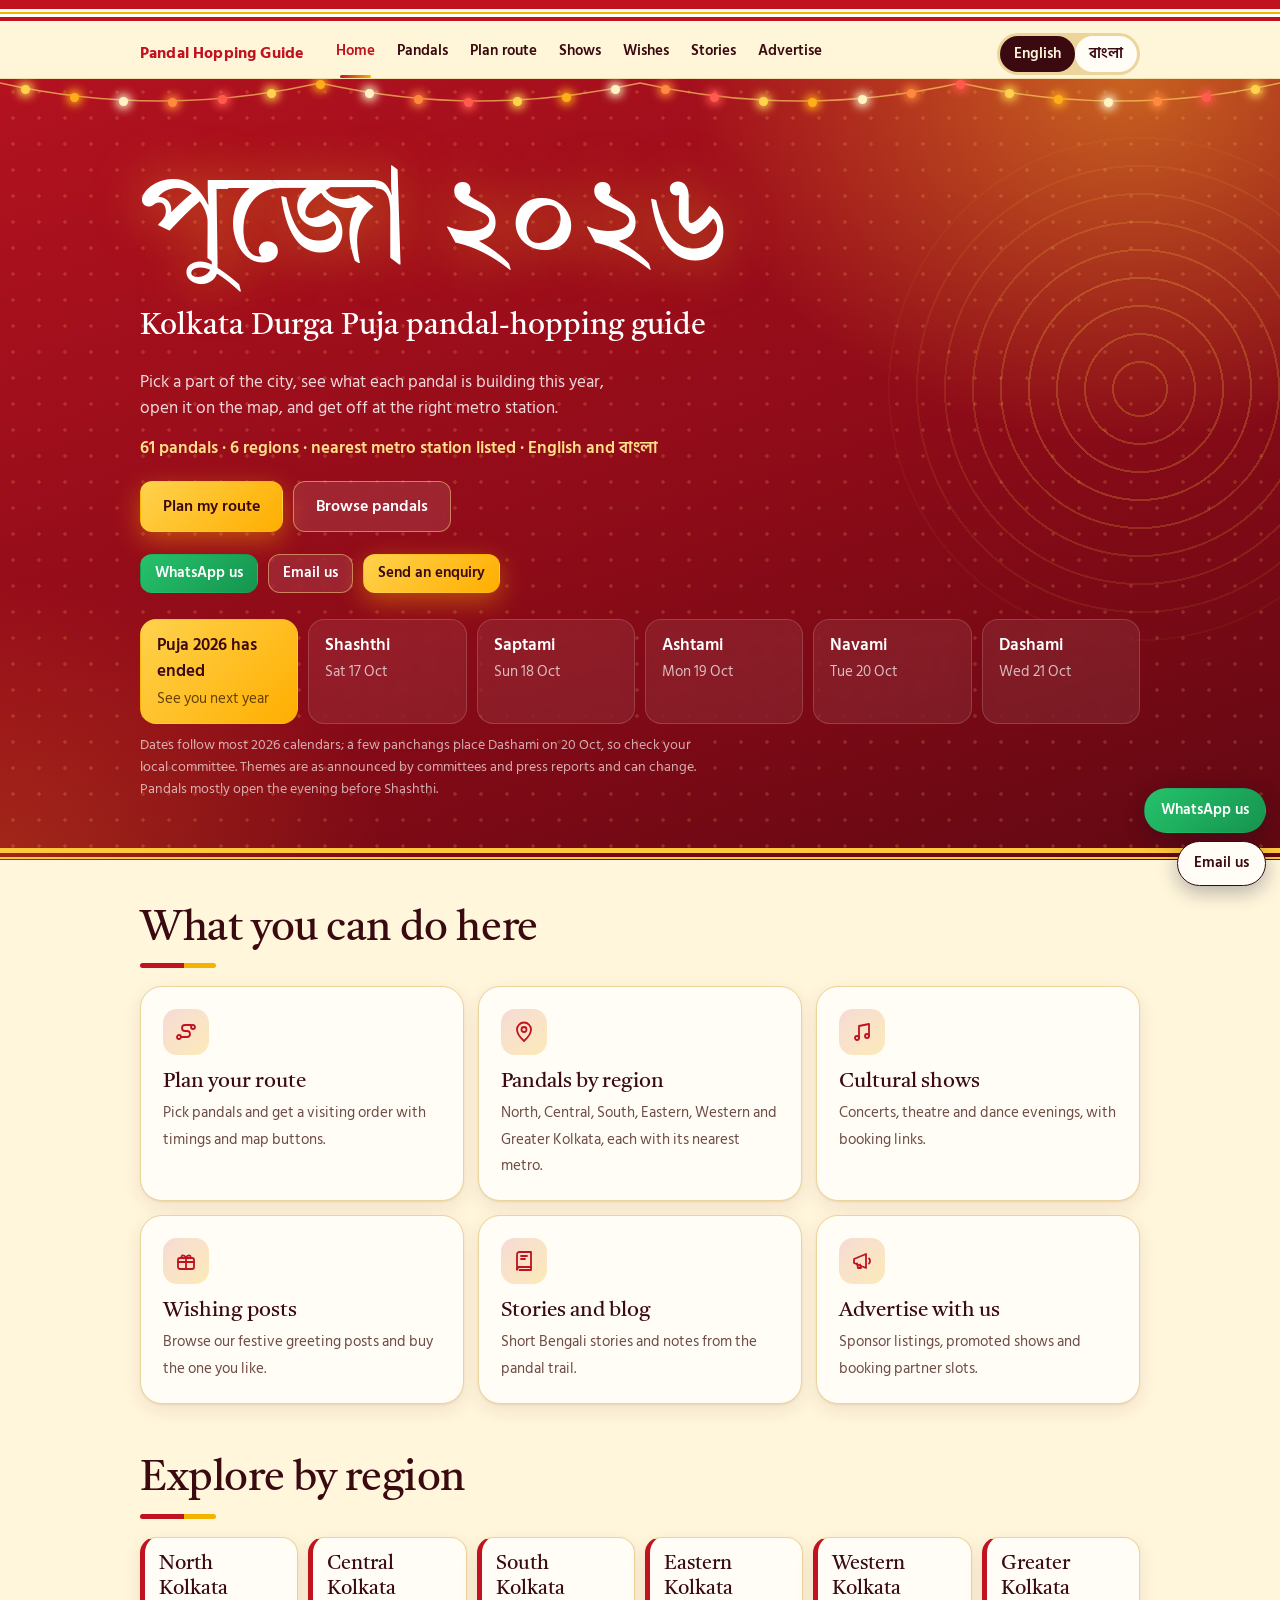
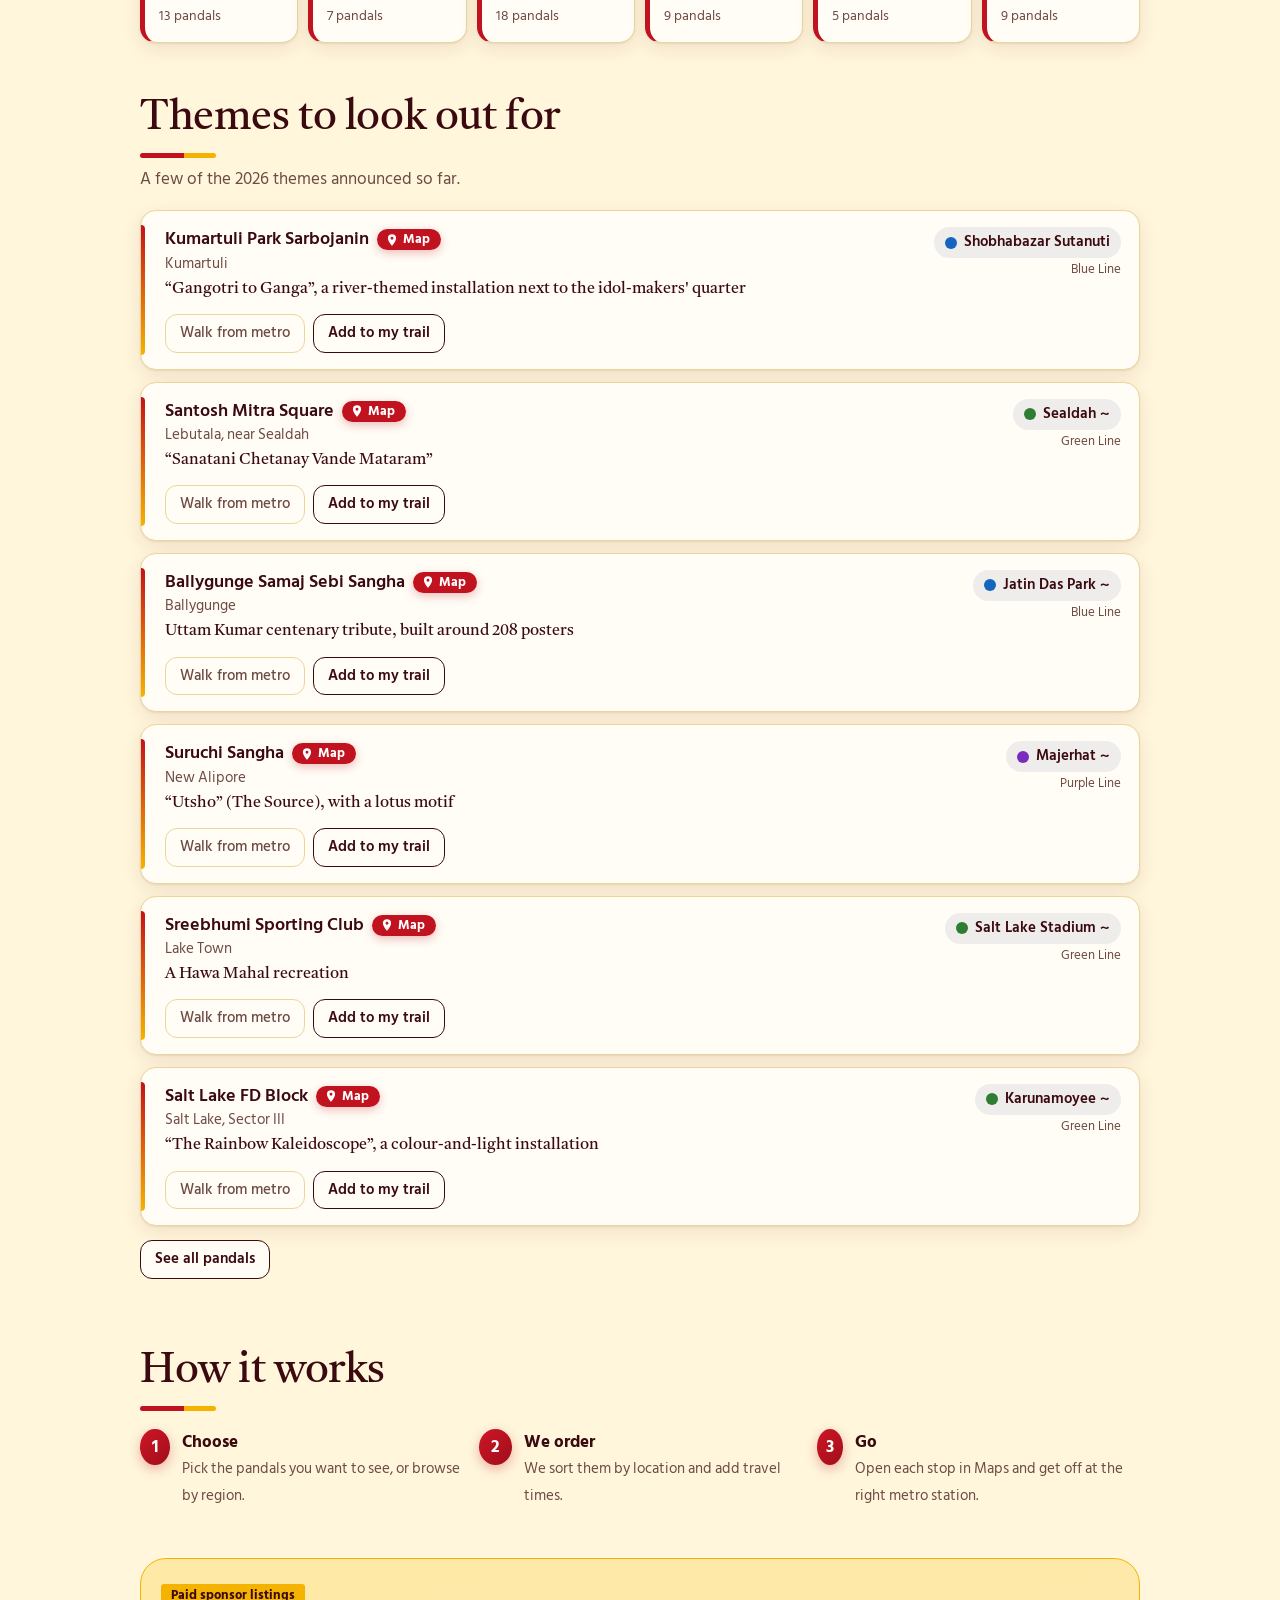
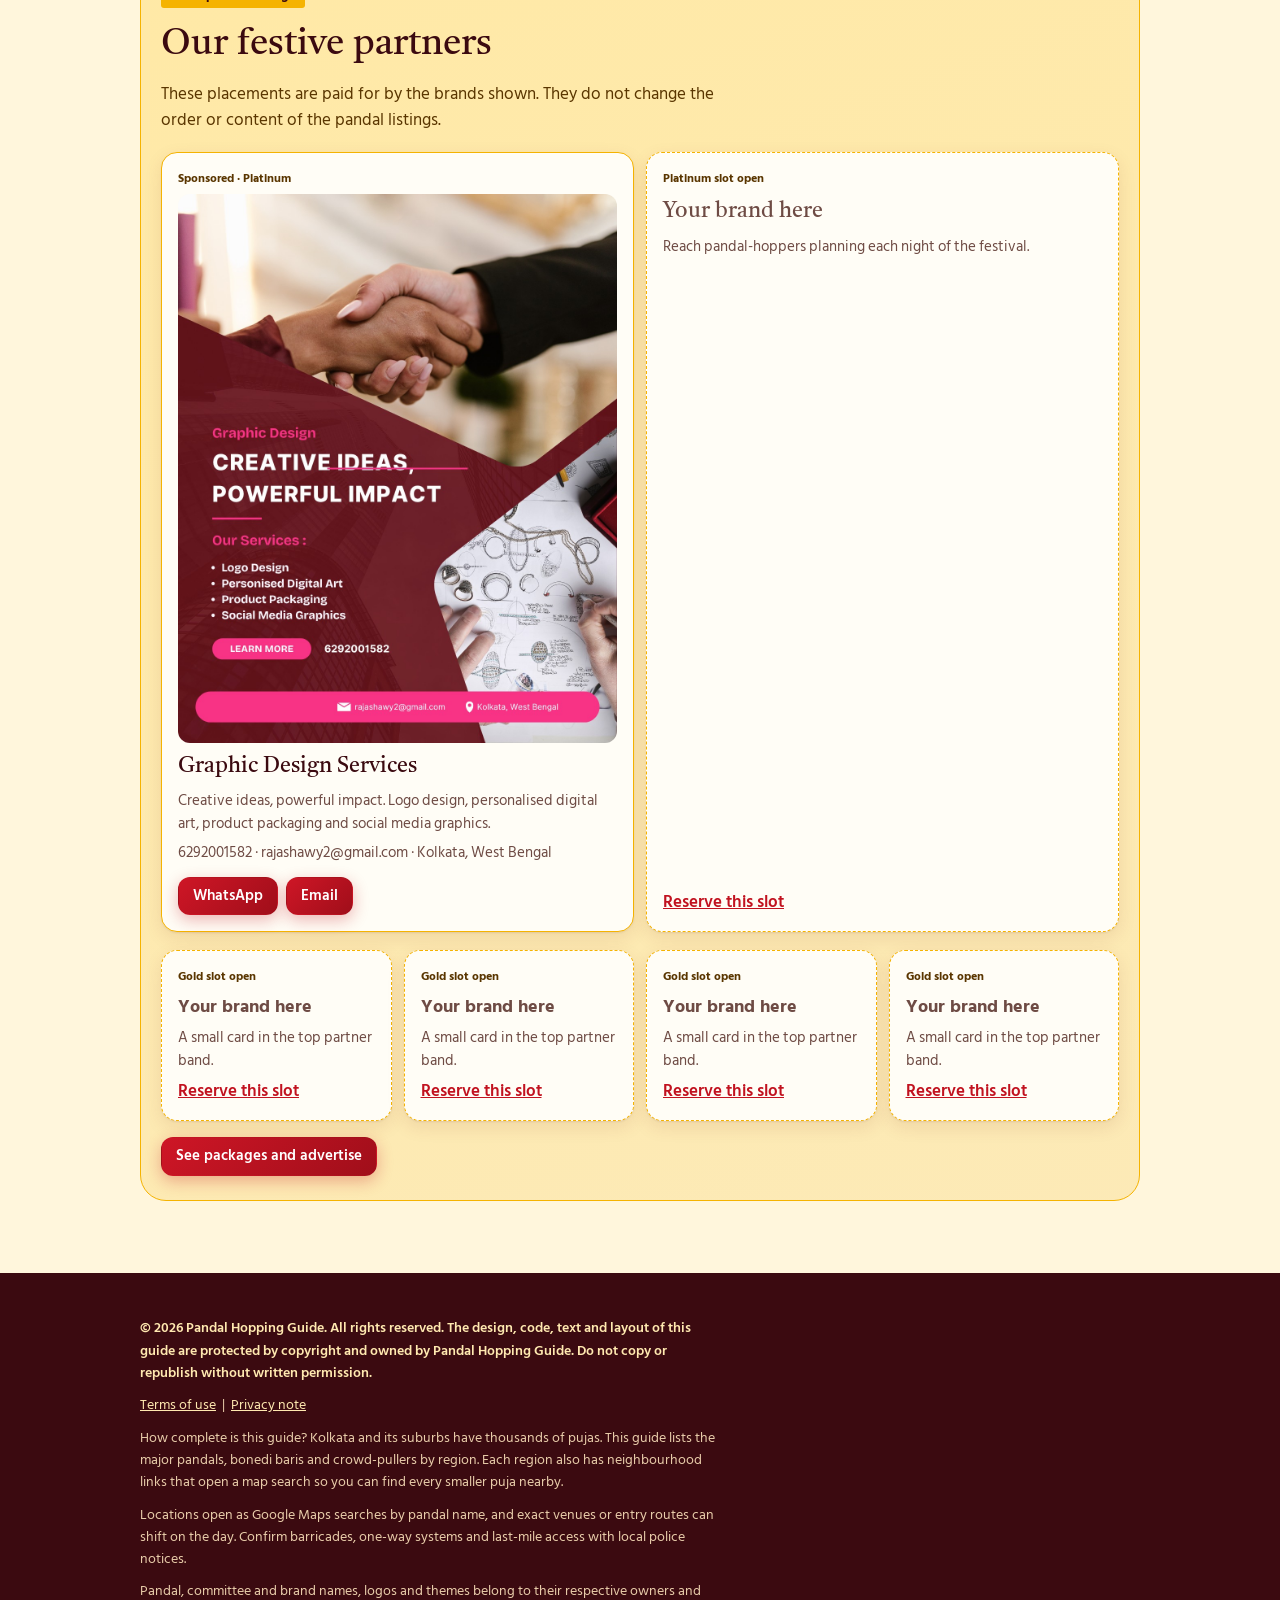
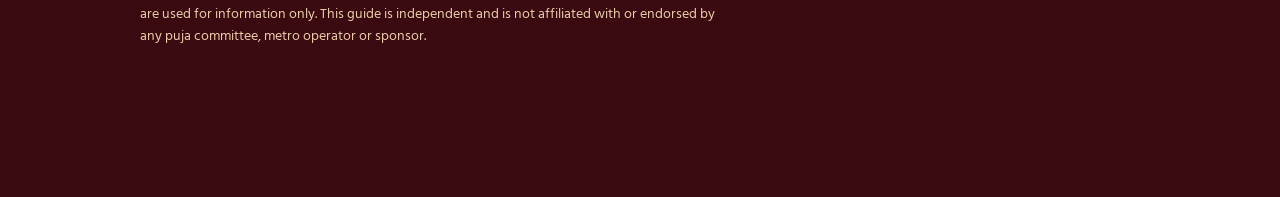
==== commit f94b1fee: "Add files via upload" ====
--- a/index.html
+++ b/index.html
@@ -1 +1,2303 @@
-<!DOCTYPE html><html lang="en" data-lang="en"><head><meta charset="utf-8"><meta name="viewport" content="width=device-width, initial-scale=1, viewport-fit=cover"><title>Pandal Hopping Guide | Kolkata festival guides, Bengali wishes and stories</title><meta name="description" content="Kolkata festival guides for Kali Puja and Bhai Phota 2026, free Bengali wishing posts, short Bengali stories, and the Durga Puja 2026 pandal guide archive."><link rel="canonical" href="https://pandalhoppingguide.co.in/"><meta name="robots" content="index, follow, max-image-preview:large"><meta name="theme-color" content="#B3121F"><meta property="og:type" content="website"><meta property="og:site_name" content="Pandal Hopping Guide"><meta property="og:title" content="Pandal Hopping Guide | Kolkata festival guides, Bengali wishes and stories"><meta property="og:description" content="Kolkata festival guides for Kali Puja and Bhai Phota 2026, free Bengali wishing posts, short Bengali stories, and the Durga Puja 2026 pandal guide archive."><meta property="og:url" content="https://pandalhoppingguide.co.in/"><meta property="og:image" content="https://pandalhoppingguide.co.in/assets/og-home.jpg"><meta property="og:image:width" content="1200"><meta property="og:image:height" content="630"><meta property="og:locale" content="en_IN"><meta property="og:locale:alternate" content="bn_IN"><meta name="twitter:card" content="summary_large_image"><meta name="twitter:title" content="Pandal Hopping Guide | Kolkata festival guides, Bengali wishes and stories"><meta name="twitter:description" content="Kolkata festival guides for Kali Puja and Bhai Phota 2026, free Bengali wishing posts, short Bengali stories, and the Durga Puja 2026 pandal guide archive."><meta name="twitter:image" content="https://pandalhoppingguide.co.in/assets/og-home.jpg"><link rel="icon" href="data:image/svg+xml,%3Csvg xmlns=%27http://www.w3.org/2000/svg%27 viewBox=%270 0 100 100%27%3E%3Ctext y=%27.9em%27 font-size=%2790%27%3E%F0%9F%AA%94%3C/text%3E%3C/svg%3E"><link rel="preconnect" href="https://fonts.googleapis.com"><link rel="preconnect" href="https://fonts.gstatic.com" crossorigin><link href="https://fonts.googleapis.com/css2?family=Hind+Siliguri:wght@400;500;600;700&amp;family=Tiro+Bangla:ital@0;1&amp;display=swap" rel="stylesheet"><link rel="stylesheet" href="assets/base.css"><link rel="stylesheet" href="assets/extra.css"><script>(function(){var l="";try{l=localStorage.getItem("pujo-lang")||""}catch(e){}if(l!=="bn"&&l!=="en")l=(navigator.language||"").toLowerCase().indexOf("bn")===0?"bn":"en";var d=document.documentElement;d.dataset.lang=l;d.lang=l==="bn"?"bn":"en";})();</script><script type="application/ld+json">{"@context": "https://schema.org", "@type": "WebSite", "name": "Pandal Hopping Guide", "url": "https://pandalhoppingguide.co.in/", "inLanguage": ["en", "bn"], "description": "Kolkata festival guides, free Bengali festival wishing posts and short Bengali stories."}</script><script>if(/^#\/(pandals|plan|shows|wishes|stories|advertise)/.test(location.hash))location.replace("durga-puja-2026/"+location.hash);</script></head><body><a class="skip" href="#main">Skip to content</a><div class="par" aria-hidden="true"></div><header class="site-hdr"><div class="wrap hdr-in"><a class="brand" href="./"><span class="brand-bn" lang="bn">পুজো ২০২৬</span><span class="brand-name">Pandal Hopping Guide</span></a><div class="lang" role="group" aria-label="Language"><button type="button" data-lang-btn="en" aria-pressed="true">English</button><button type="button" data-lang-btn="bn" aria-pressed="false" lang="bn">বাংলা</button></div><nav class="tabs" aria-label="Main"><a href="" aria-current="page"><span class="en">Home</span><span class="bn">হোম</span></a><a href="kali-puja-2026/"><span class="en">Kali Puja</span><span class="bn">কালীপূজা</span></a><a href="bhai-phota-2026/"><span class="en">Bhai Phota</span><span class="bn">ভাইফোঁটা</span></a><a href="wishes/"><span class="en">Wishes</span><span class="bn">শুভেচ্ছা</span></a><a href="stories/"><span class="en">Stories</span><span class="bn">গল্প</span></a><a href="durga-puja-2026/"><span class="en">Durga Puja 2026</span><span class="bn">দুর্গাপূজা ২০২৬</span></a></nav></div></header><main id="main"><section class="hero-band " id="hero-band"><div class="lights" id="lights" aria-hidden="true"><svg class="swag" viewBox="0 0 1200 40" preserveAspectRatio="none"><path d="M0 4 Q150 40 300 4 Q450 40 600 4 Q750 40 900 4 Q1050 40 1200 4" fill="none" stroke="rgba(255,214,102,.65)" stroke-width="1.5" vector-effect="non-scaling-stroke"/></svg></div><div class="wrap hero"><h1><span class="en">Puja 2026 has ended. The festival of lights is next.</span><span class="bn">পুজো শেষ, এবার আলোর উৎসব।</span></h1><p class="sub"><span class="en">Thank you for hopping with us. Kali Puja and Bhai Phota are coming up, and the Durga Puja 2026 guide stays online.</span><span class="bn">আমাদের সঙ্গে প্যান্ডেল ঘোরার জন্য ধন্যবাদ। কালীপূজা ও ভাইফোঁটা আসছে, আর দুর্গাপূজা ২০২৬-এর গাইডও থাকছে।</span></p><div class="cta-row"><a class="btn map big" href="kali-puja-2026/"><span class="en">Kali Puja pandal guide</span><span class="bn">কালীপূজা প্যান্ডেল গাইড</span></a><a class="btn big" href="bhai-phota-2026/"><span class="en">Bhai Phota guide</span><span class="bn">ভাইফোঁটা গাইড</span></a><a class="btn big" href="durga-puja-2026/"><span class="en">Durga Puja 2026 archive</span><span class="bn">দুর্গাপূজা ২০২৬ আর্কাইভ</span></a></div></div></section><div class="wrap"><section class="sec" aria-labelledby="up-h"><h2 id="up-h"><span class="en">Coming up</span><span class="bn">যা আসছে</span></h2><p class="desc"><span class="en">The next Bengali festivals, with dates from commonly used calendars.</span><span class="bn">পরের বাঙালি উৎসবগুলি, প্রচলিত ক্যালেন্ডারের তারিখ সহ।</span></p><ol class="timeline"><li><b><span class="en">Kojagari Lakshmi Puja</span><span class="bn">কোজাগরী লক্ষ্মীপূজা</span></b><span><span class="en">Sunday, 25 October 2026</span><span class="bn">রবিবার, ২৫ অক্টোবর ২০২৬</span> · <span class="cd dbadge" data-countdown="2026-10-25"></span></span><br><span><span class="en">Lakshmi is worshipped at home on the full-moon night after Dashami.</span><span class="bn">দশমীর পরের পূর্ণিমার রাতে ঘরে ঘরে লক্ষ্মীপূজা হয়।</span></span></li><li><b><span class="en">Kali Puja and Diwali</span><span class="bn">কালীপূজা ও দীপাবলি</span></b><span><span class="en">Sunday, 8 November 2026</span><span class="bn">রবিবার, ৮ নভেম্বর ২০২৬</span> · <span class="cd dbadge" data-countdown="2026-11-08"></span></span><br><span><span class="en">Kolkata&#x27;s night of lights and Kali pandals. See the pandal guide.</span><span class="bn">কলকাতার আলোর রাত ও কালী প্যান্ডেল। প্যান্ডেল গাইড দেখুন।</span></span> <a href="kali-puja-2026/" style="font-weight:700;color:var(--lal)"><span class="en">Open guide</span><span class="bn">গাইড খুলুন</span></a></li><li><b><span class="en">Bhai Phota</span><span class="bn">ভাইফোঁটা</span></b><span><span class="en">10 or 11 November 2026, depending on the panjika</span><span class="bn">১০ বা ১১ নভেম্বর ২০২৬, পঞ্জিকা অনুযায়ী</span> · <span class="cd dbadge" data-countdown="2026-11-10"></span></span><br><span><span class="en">Sisters apply the fonta on their brothers&#x27; foreheads. Read the guide and copy wishes.</span><span class="bn">বোনেরা ভাইয়ের কপালে ফোঁটা দেন। গাইড পড়ুন, শুভেচ্ছা কপি করুন।</span></span> <a href="bhai-phota-2026/" style="font-weight:700;color:var(--lal)"><span class="en">Open guide</span><span class="bn">গাইড খুলুন</span></a></li><li><b><span class="en">Saraswati Puja</span><span class="bn">সরস্বতী পূজা</span></b><span><span class="en">Thursday, 11 February 2027</span><span class="bn">বৃহস্পতিবার, ১১ ফেব্রুয়ারি ২০২৭</span> · <span class="cd dbadge" data-countdown="2027-02-11"></span></span><br><span><span class="en">Pens, books and yellow and white clothes. Wishing posts coming soon.</span><span class="bn">কলম, বই আর হলুদ-সাদা পোশাকের দিন। শুভেচ্ছা পোস্ট শীঘ্রই আসছে।</span></span></li></ol><p class="note"><span class="en">Dates can differ by panjika, so confirm with your family or local calendar.</span><span class="bn">পঞ্জিকা ভেদে তারিখ আলাদা হতে পারে, তাই পরিবার বা স্থানীয় ক্যালেন্ডারে মিলিয়ে নিন।</span></p></section><section class="sec" aria-labelledby="gd-h"><h2 id="gd-h"><span class="en">Guides and things to read</span><span class="bn">গাইড ও পড়ার মতো লেখা</span></h2><div class="fest-grid"><a class="fcard feature" href="kali-puja-2026/"><span class="dbadge"><span class="en">Sunday 8 Nov 2026</span><span class="bn">রবিবার ৮ নভেম্বর ২০২৬</span></span><h3><span class="en">Kali Puja 2026 pandal guide</span><span class="bn">কালীপূজা ২০২৬ প্যান্ডেল গাইড</span></h3><p><span class="en">Famous Kali Pujas around Kolkata, with maps, metro and a free route planner.</span><span class="bn">কলকাতার আশপাশের বিখ্যাত কালীপূজা, ম্যাপ, মেট্রো আর বিনামূল্যের রুট প্ল্যানার সহ।</span></p><span class="go"><span class="en">Open</span><span class="bn">খুলুন</span></span></a><a class="fcard " href="bhai-phota-2026/"><span class="dbadge"><span class="en">10 or 11 Nov 2026</span><span class="bn">১০ বা ১১ নভেম্বর ২০২৬</span></span><h3><span class="en">Bhai Phota 2026</span><span class="bn">ভাইফোঁটা ২০২৬</span></h3><p><span class="en">The tradition, the rhyme, how to celebrate, and wishes you can copy.</span><span class="bn">রীতি, ছড়া, কীভাবে পালন করবেন, আর কপি করার মতো শুভেচ্ছা।</span></p><span class="go"><span class="en">Open</span><span class="bn">খুলুন</span></span></a><a class="fcard " href="durga-puja-2026/"><span class="dbadge"><span class="en">Archive</span><span class="bn">আর্কাইভ</span></span><h3><span class="en">Durga Puja 2026 archive</span><span class="bn">দুর্গাপূজা ২০২৬ আর্কাইভ</span></h3><p><span class="en">61 pandals by region, in-page maps, route planner and free wishing posts.</span><span class="bn">অঞ্চল অনুযায়ী ৬১টি প্যান্ডেল, পেজের ভেতরে ম্যাপ, রুট প্ল্যানার ও বিনামূল্যের শুভেচ্ছা পোস্ট।</span></p><span class="go"><span class="en">Open</span><span class="bn">খুলুন</span></span></a><a class="fcard " href="wishes/"><span class="dbadge"><span class="en">Free</span><span class="bn">বিনামূল্যে</span></span><h3><span class="en">Festival wishes</span><span class="bn">উৎসবের শুভেচ্ছা</span></h3><p><span class="en">Free Bengali wishing posts to download, and wishes to copy for Kali Puja and Bhai Phota.</span><span class="bn">ডাউনলোড করার মতো বিনামূল্যের বাংলা শুভেচ্ছা পোস্ট, আর কালীপূজা ও ভাইফোঁটার শুভেচ্ছা কপি করার জন্য।</span></p><span class="go"><span class="en">Open</span><span class="bn">খুলুন</span></span></a><a class="fcard " href="stories/"><span class="dbadge"><span class="en">Bengali</span><span class="bn">বাংলা</span></span><h3><span class="en">Stories and blog</span><span class="bn">গল্প ও ব্লগ</span></h3><p><span class="en">Short Bengali stories and notes from the pandal trail.</span><span class="bn">প্যান্ডেলের পথ থেকে ছোট বাংলা গল্প আর কিছু কথা।</span></p><span class="go"><span class="en">Open</span><span class="bn">খুলুন</span></span></a></div></section><section class="sec" aria-labelledby="wp-h"><h2 id="wp-h"><span class="en">Free wishing posts</span><span class="bn">বিনামূল্যের শুভেচ্ছা পোস্ট</span></h2><p class="desc"><span class="en">Download Durga Puja wishing posts, or copy ready-made wishes for Kali Puja and Bhai Phota.</span><span class="bn">দুর্গাপূজার শুভেচ্ছা পোস্ট ডাউনলোড করুন, বা কালীপূজা ও ভাইফোঁটার তৈরি শুভেচ্ছা কপি করুন।</span></p><div class="wgrid"><a href="wishes/durga-puja/" class="wcard" style="text-decoration:none"><div class="wimg"><img src="images/wishes/thumbs/Subho-Mahashosti-Golden.jpg" width="640" height="640" alt="Subho Mahashosti greeting with white goddess eyes and a golden lamp on a gold to maroon gradient" loading="lazy"></div></a><a href="wishes/durga-puja/" class="wcard" style="text-decoration:none"><div class="wimg"><img src="images/wishes/thumbs/Shubhechha-Mahashashthi.jpg" width="640" height="640" alt="Bengali greeting Shubhechha Mahashashthi with a half goddess face and trident on crumpled white paper with mandala corners" loading="lazy"></div></a><a href="wishes/durga-puja/" class="wcard" style="text-decoration:none"><div class="wimg"><img src="images/wishes/thumbs/Subho-Mahasaptami-Golden-Lamp.jpg" width="640" height="640" alt="Subho Mahasaptami greeting with a golden lamp, a trident and the goddess face line art on an amber background with white mandala corners" loading="lazy"></div></a><a href="wishes/durga-puja/" class="wcard" style="text-decoration:none"><div class="wimg"><img src="images/wishes/thumbs/Subho-Mahasaptami-Haldi-Yellow.jpg" width="640" height="640" alt="Subho Mahasaptami greeting with goddess eyes on a turmeric yellow band between olive panels with gold flower outlines" loading="lazy"></div></a></div><a class="morebox" href="https://linktr.ee/R_comesfirst" target="_blank" rel="noopener"><span class="mtxt"><span class="mt"><span class="en">For more wishes, click here</span><span class="bn">আরও শুভেচ্ছার জন্য এখানে ক্লিক করুন</span></span><span class="ms"><span class="en">See all our wishing posts on Linktree</span><span class="bn">লিংকট্রিতে আমাদের সব শুভেচ্ছা পোস্ট দেখুন</span></span></span><svg viewBox="0 0 24 24" aria-hidden="true"><path d="M7 17 17 7M9 7h8v8"/></svg></a></section><section class="sec" aria-labelledby="st-h"><h2 id="st-h"><span class="en">Stories and blog</span><span class="bn">গল্প ও ব্লগ</span></h2><div class="sgrid"><a class="scard story" href="stories/didar-lalpere/"><div><span class="tag" style="margin:0"><span class="en">Story</span><span class="bn">গল্প</span></span></div><h3 lang="bn">দিদার লালপেড়ে শাড়ি</h3><p class="en">Grandmother&#x27;s red-bordered saree</p><p class="ex" lang="bn">অষ্টমীর ভোরে মিতুলের ঘুম ভাঙল শিউলির গন্ধে। চোখ কচলে সে দেখল, বারান্দার দড়িতে ঝুলছে একটা সাদা শাড়ি, যার পাড়টা টকটকে লাল। রাতেই দিদা সেটা কেচে শুকোতে দিয়েছে।</p><div class="foot"><span><span class="en">2 min read</span><span class="bn">২ মিনিটের পাঠ</span></span><span class="read"><span class="en">Read</span><span class="bn">পড়ুন</span></span></div></a><a class="scard story" href="stories/dhakir-bol/"><div><span class="tag" style="margin:0"><span class="en">Story</span><span class="bn">গল্প</span></span></div><h3 lang="bn">ঢাকির বোল</h3><p class="en">The dhaki&#x27;s beat</p><p class="ex" lang="bn">বিজয় ঢাকি আজ ভোরের ট্রেনে শিয়ালদায় নেমেছে। কাঁধে ঢাক, হাতে কাঠি, আর ঝোলায় বউয়ের বেঁধে দেওয়া চিঁড়ে-গুড়। প্রতি বছর পুজোর আগে সে গ্রাম ছেড়ে শহরে আসে, প্যান্ডেলে ঢাক বাজাতে।</p><div class="foot"><span><span class="en">2 min read</span><span class="bn">২ মিনিটের পাঠ</span></span><span class="read"><span class="en">Read</span><span class="bn">পড়ুন</span></span></div></a><a class="scard blog" href="stories/pand